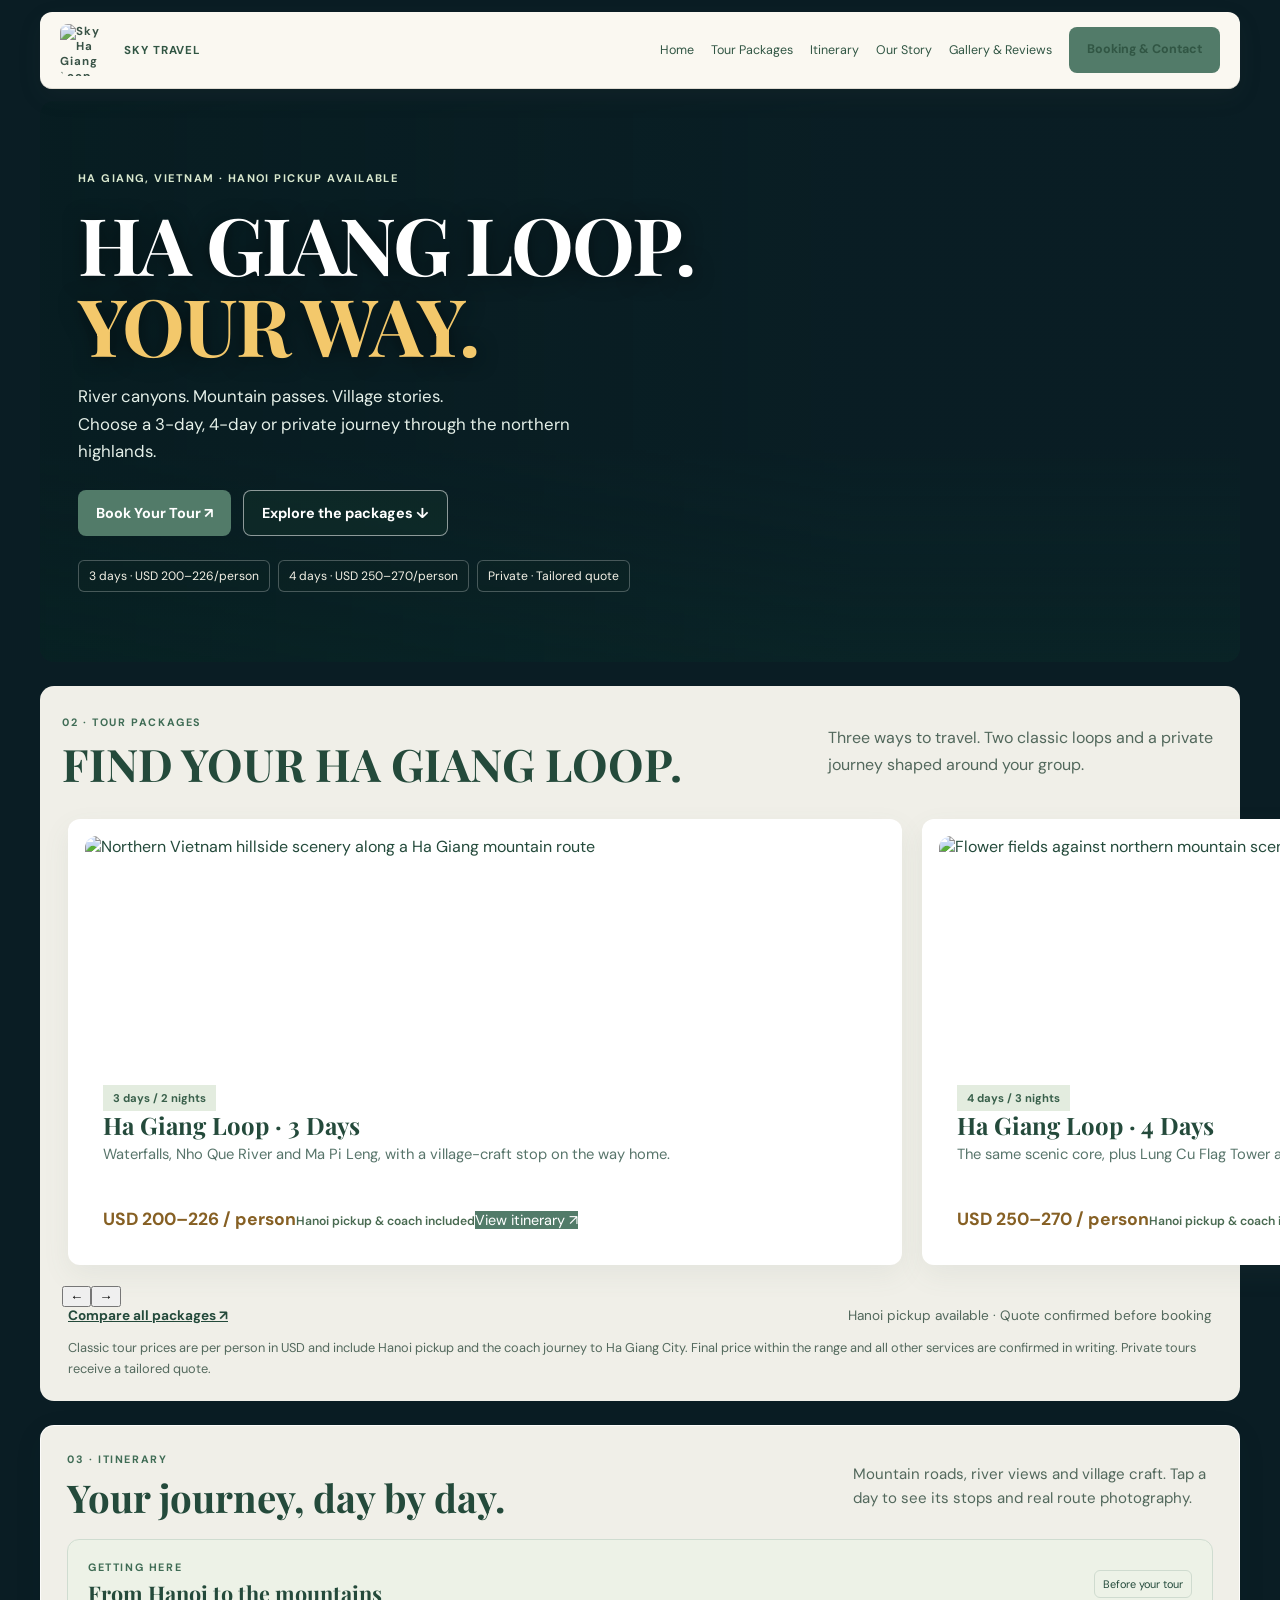
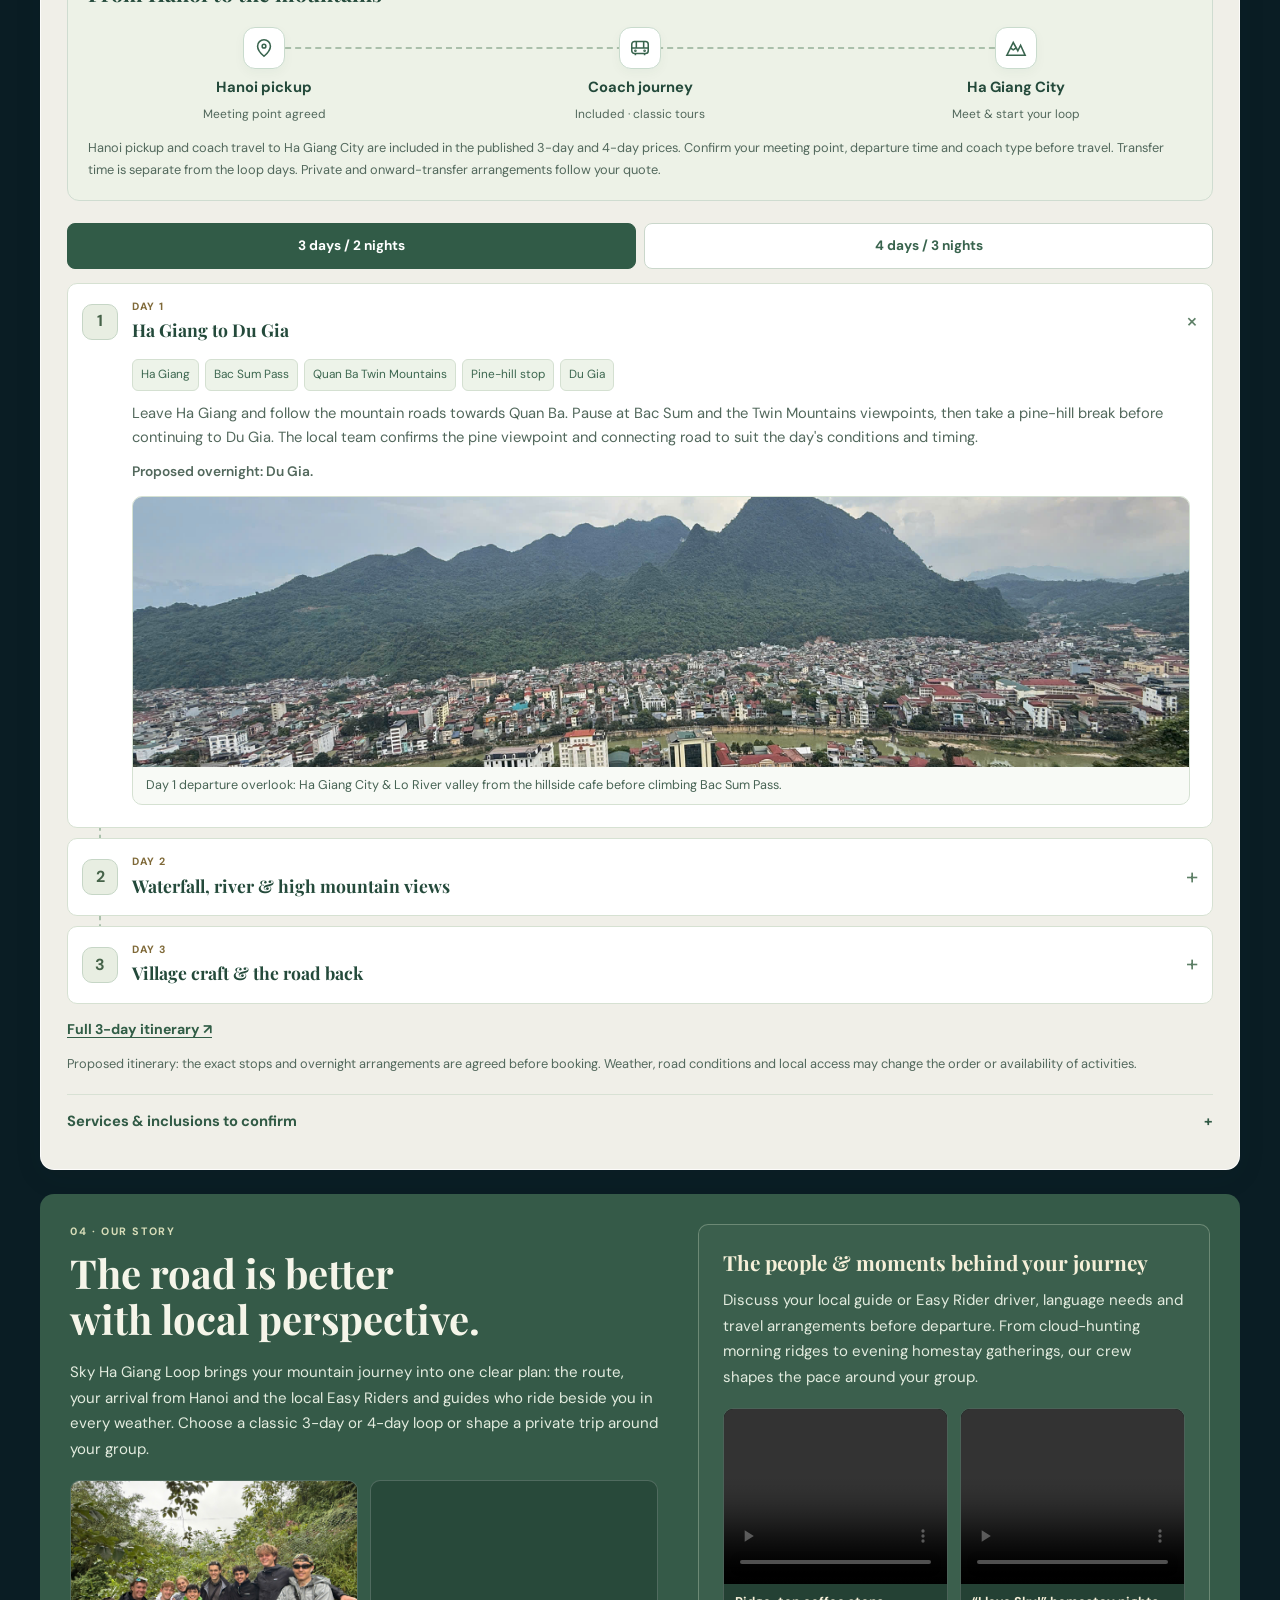
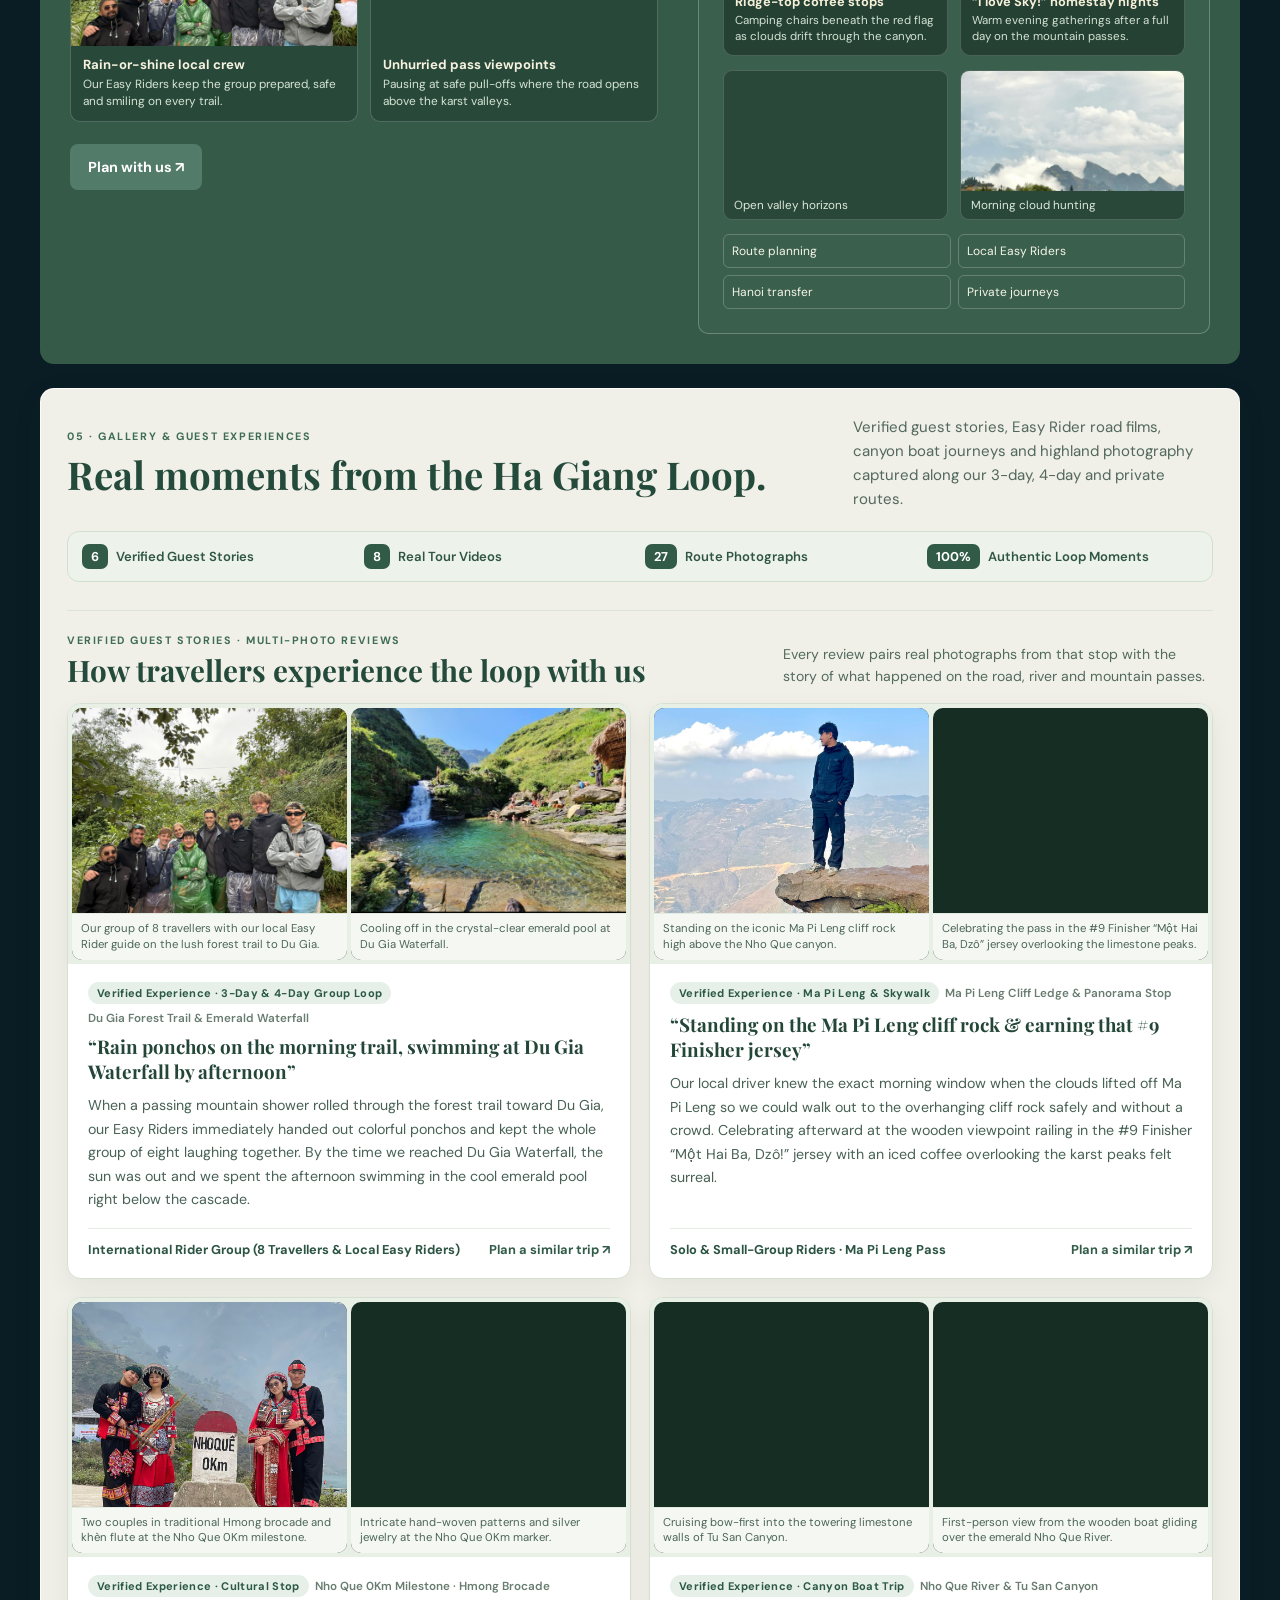
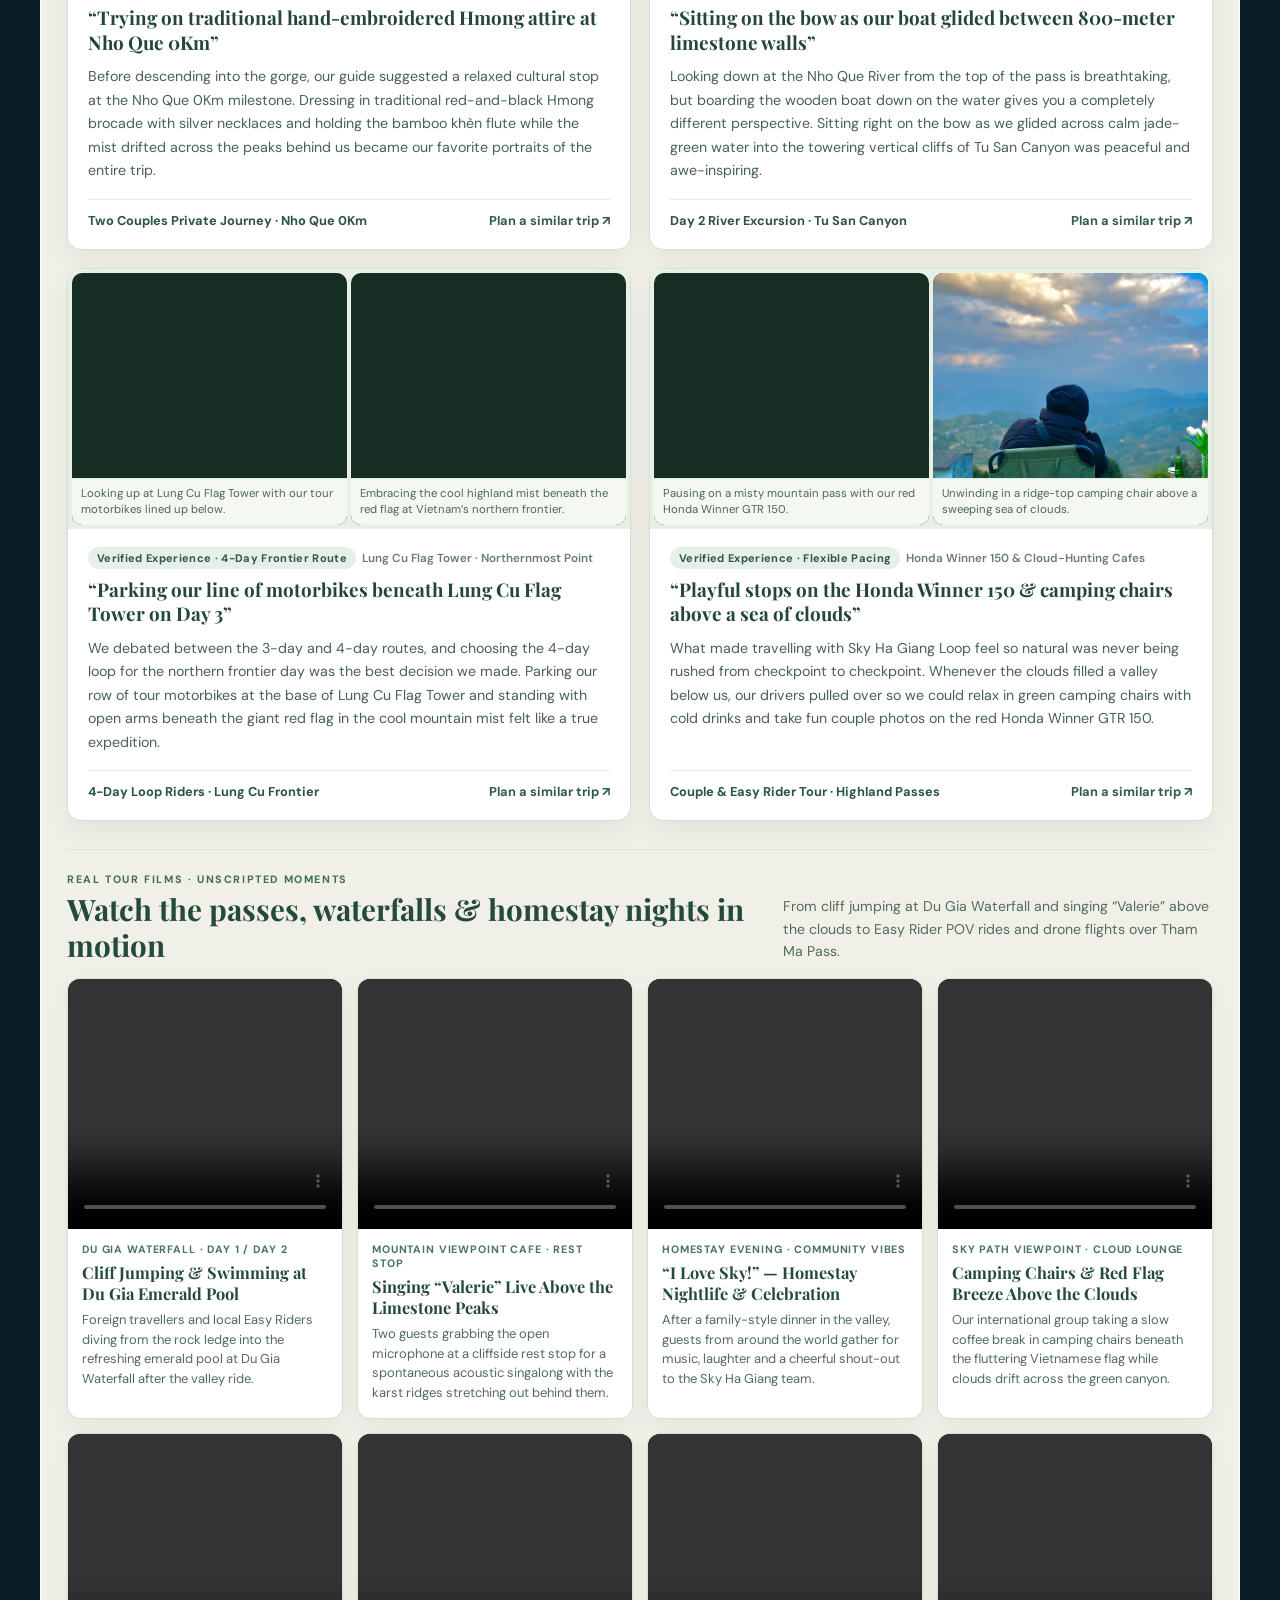
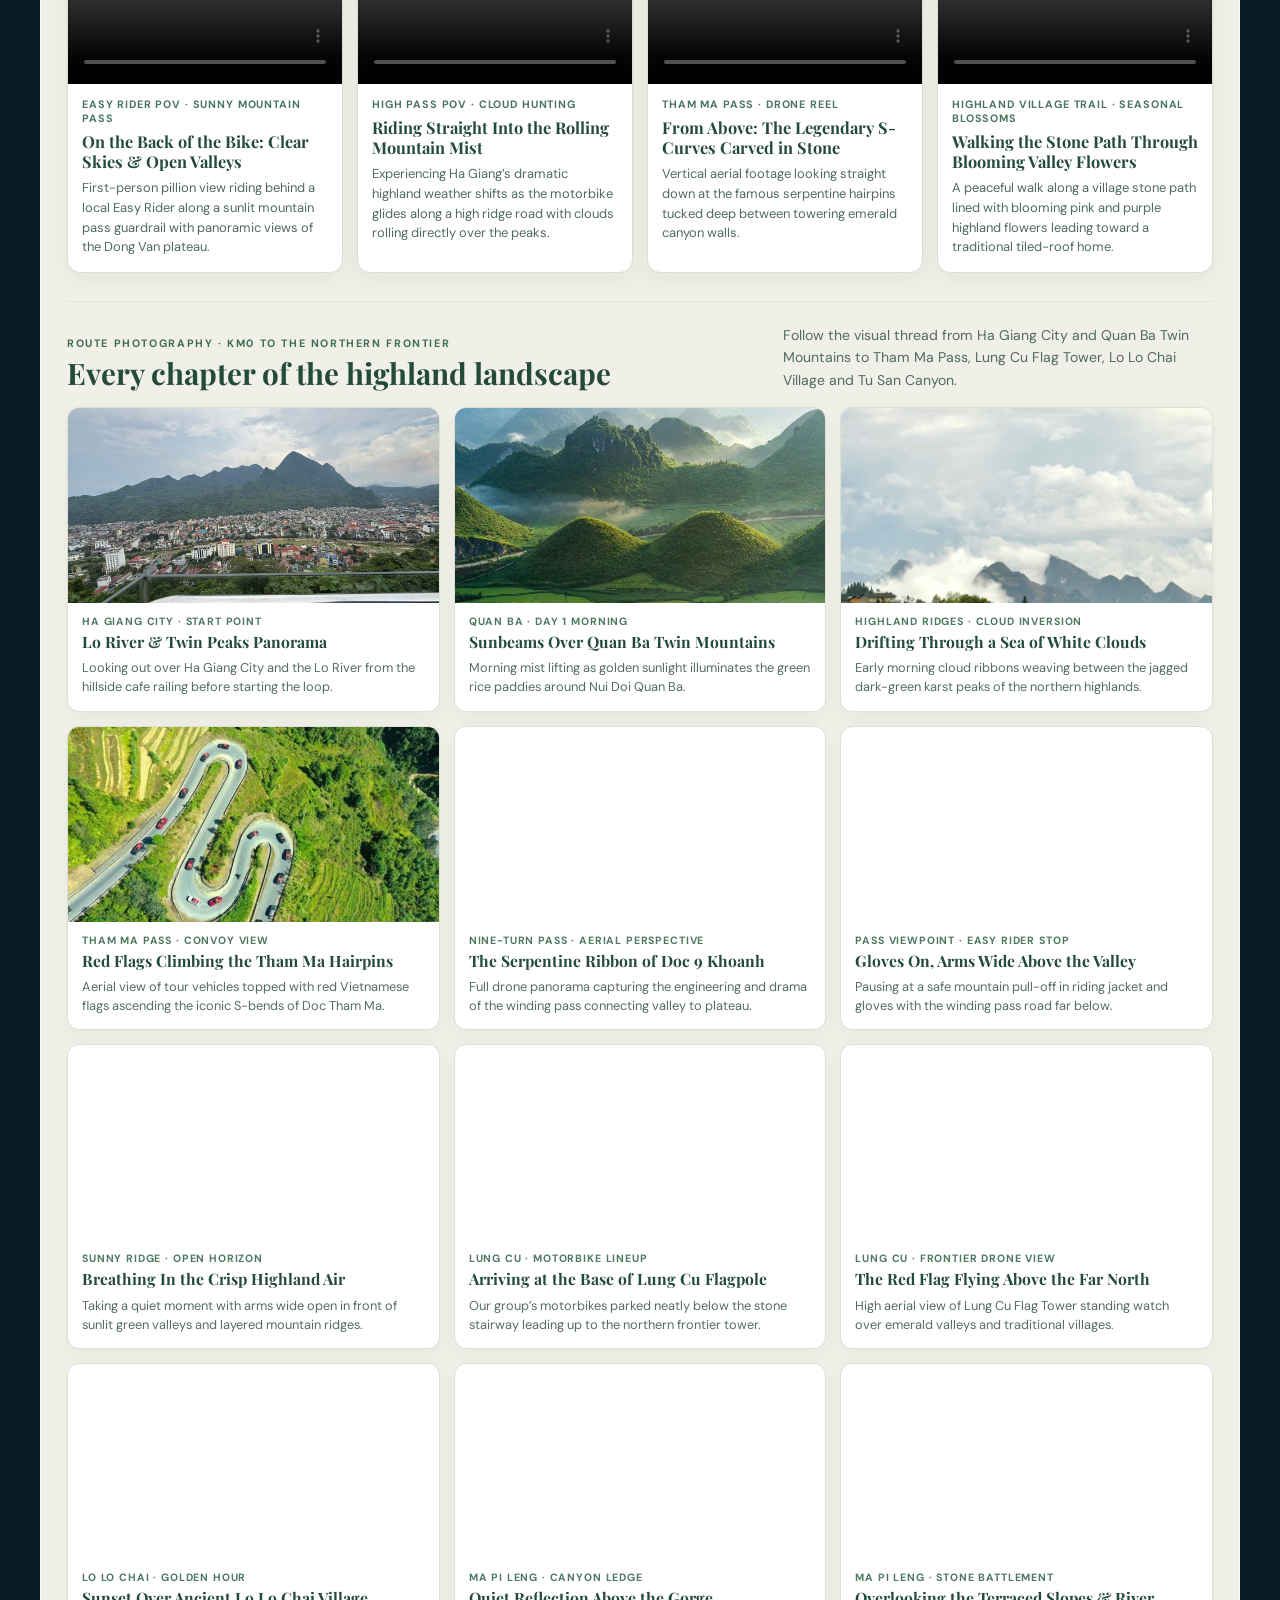
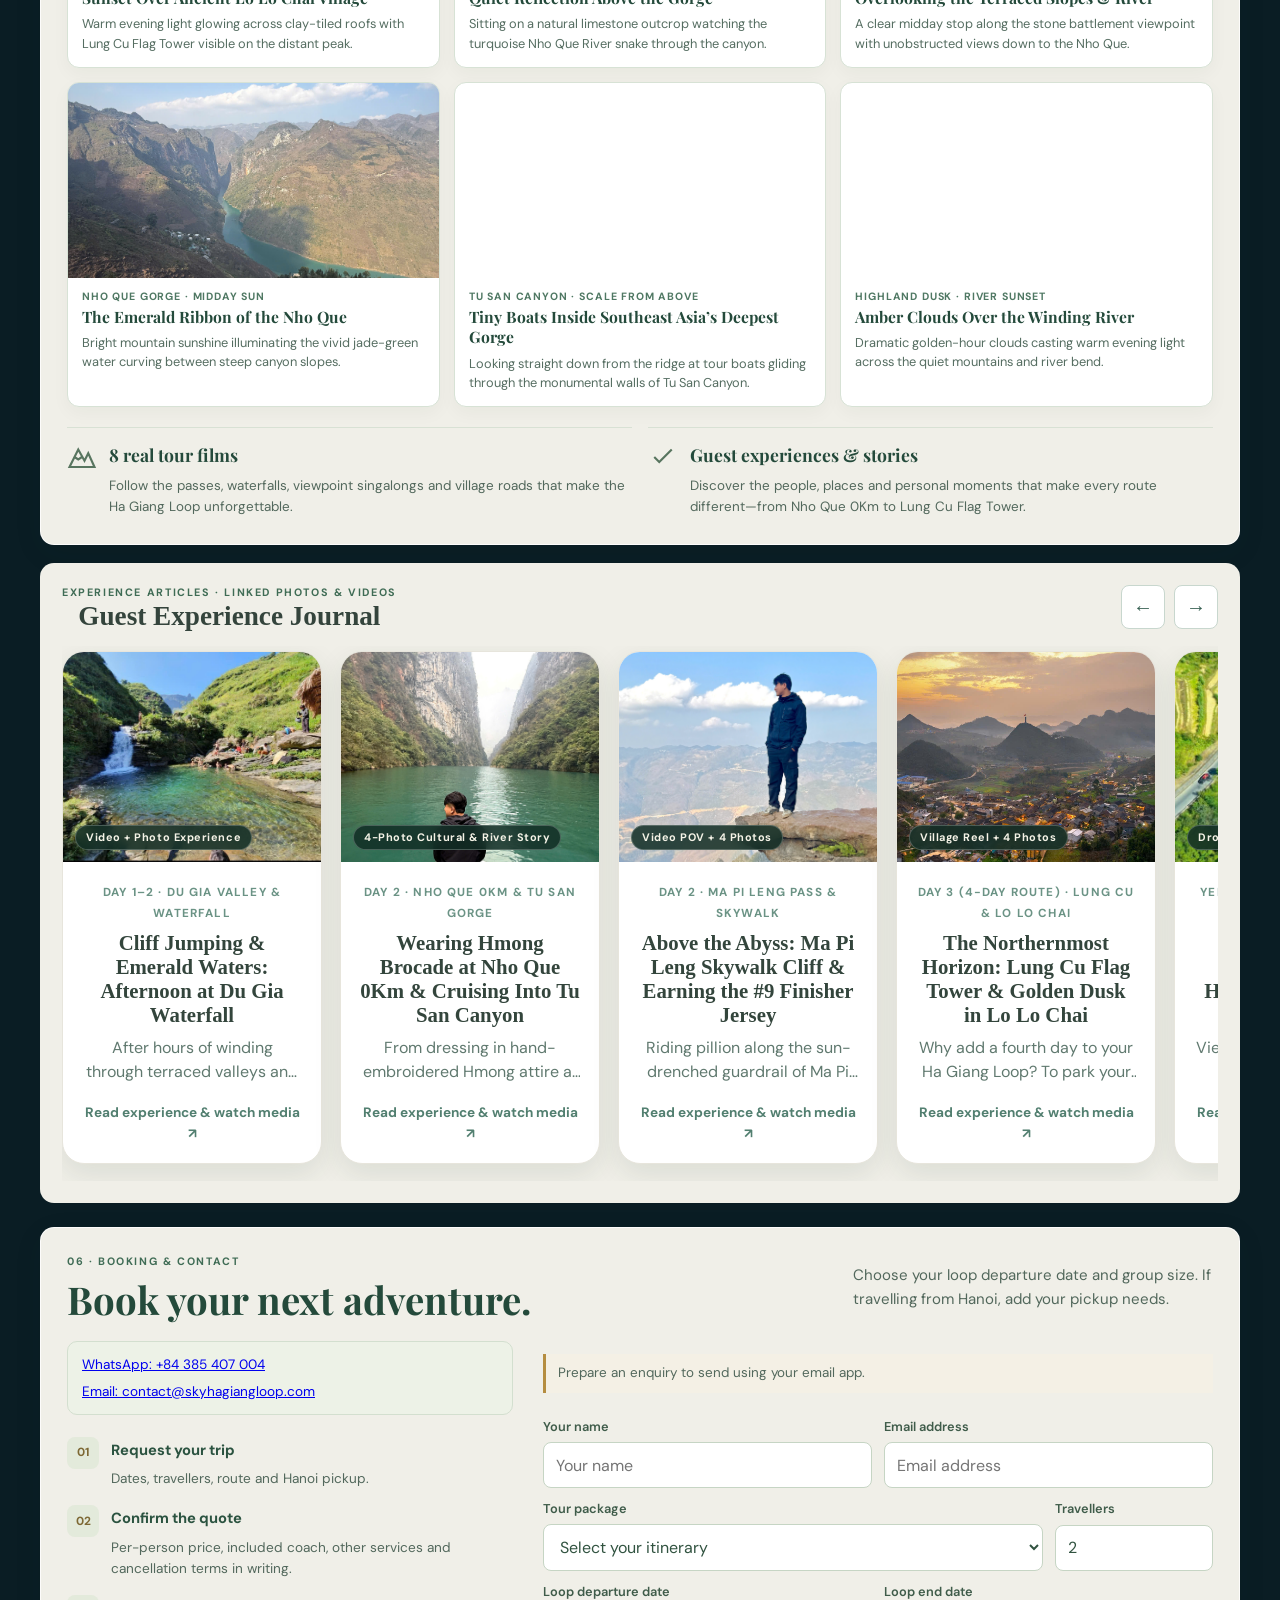
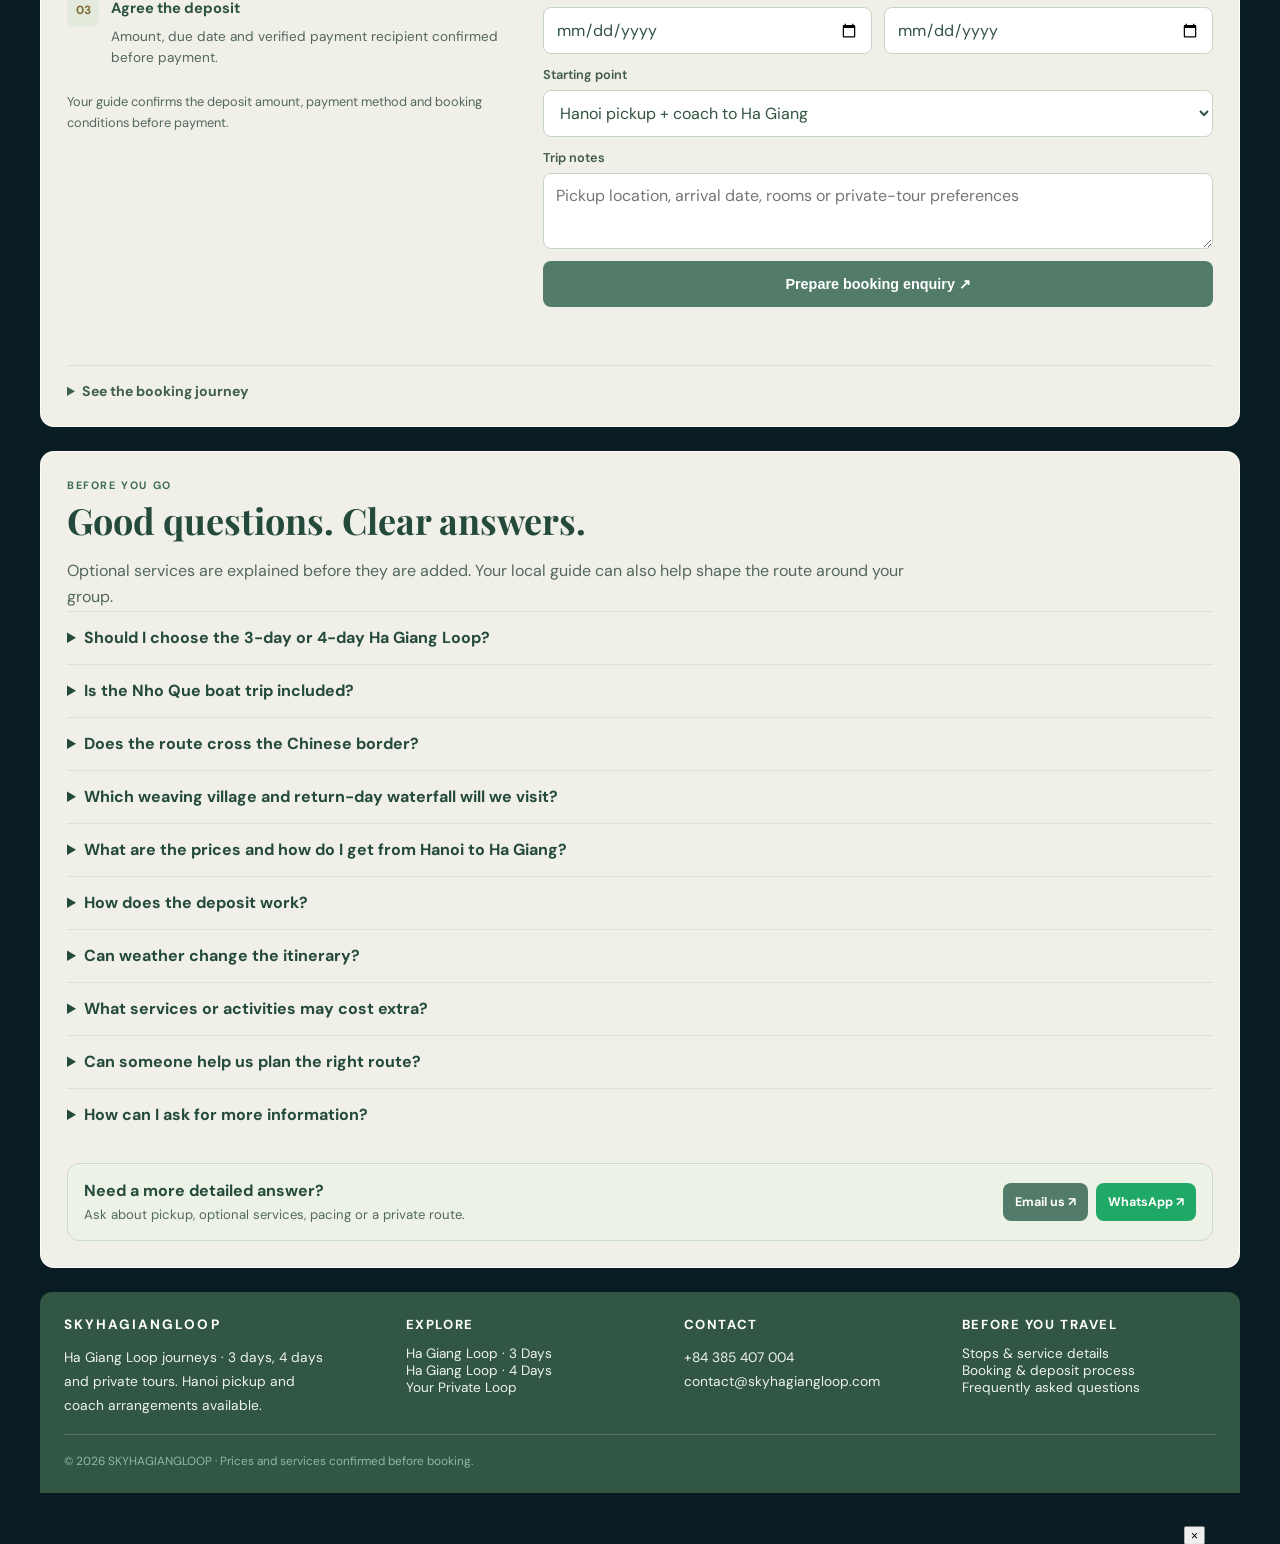
==== index.html @ 671380eb "Upload all D:\UP photos & videos and integrate into verified reviews, experience journal, story & it" ====
<!doctype html>
<html lang="en"><head><style id="background-base">html,body{background:#0a1d24!important}body::before,body::after{content:none!important}.hero{background:none!important}</style><meta charset="utf-8"><meta name="viewport" content="width=device-width,initial-scale=1">
<link rel="preconnect" href="https://fonts.googleapis.com"><link href="https://fonts.googleapis.com/css2?family=DM+Sans:wght@400;600;700&family=Playfair+Display:wght@600;700;800&display=swap" rel="stylesheet">
<script>
  history.scrollRestoration = 'manual';
  if (location.hash) history.replaceState(null, '', location.pathname + location.search);
  addEventListener('pageshow', () => {
    const root = document.documentElement;
    const behavior = root.style.scrollBehavior;
    root.style.scrollBehavior = 'auto';
    scrollTo(0, 0);
    requestAnimationFrame(() => { root.style.scrollBehavior = behavior; });
  }, { once: true });
</script>
<style>:root{--green:#082f2a;--gold:#f3c86b;--cream:#f7f4ec}*{box-sizing:border-box}html{scroll-behavior:smooth}body{margin:0;color:var(--green);font-family:"DM Sans",sans-serif;overflow-x:hidden}.wrap{width:min(1160px,calc(100% - 36px));margin:auto}h1,h2,h3{font-family:"Playfair Display",serif;line-height:1.05}.nav{position:fixed;z-index:10;top:0;left:0;right:0;padding:18px 0;transition:.3s}.nav.scrolled{background:#082f2add;backdrop-filter:blur(15px);padding:10px 0}.navin{display:flex;justify-content:space-between;align-items:center}.brand{color:#fff;text-decoration:none;font-weight:700;letter-spacing:.12em;font-size:.8rem;display:flex;align-items:center;gap:10px}.brand img{width:42px;height:42px;object-fit:cover;border-radius:13px}.links{display:flex;gap:25px;align-items:center}.links a{color:#fff;text-decoration:none;font-size:.9rem}.pill{border:0;background:var(--gold);color:#17372f;border-radius:99px;padding:13px 20px;text-decoration:none;font-weight:700;display:inline-flex;gap:8px;cursor:pointer;transition:.25s}.pill:hover{transform:translateY(-3px);box-shadow:0 12px 25px #f3c86b55}.menu{display:none;background:none;border:0;color:#fff;font-size:1.6rem}.hero{height:780px;position:relative;color:#fff;display:flex;align-items:center;overflow:hidden;}.hero:after{content:"";position:absolute;inset:0;background:linear-gradient(90deg,#041e1ddd,#062d2a66 55%,#062d2a22),linear-gradient(0deg,#092e2a,transparent 30%)}.heroContent{position:relative;z-index:2;max-width:760px}.eyebrow,.kicker{color:var(--gold);font-weight:700;letter-spacing:.2em;text-transform:uppercase;font-size:.74rem}.hero h1{font-size:clamp(3.8rem,9vw,7.4rem);margin:20px 0;letter-spacing:-.05em}.hero h1 em{font-style:normal;color:var(--gold)}.hero p{max-width:570px;font-size:1.15rem;line-height:1.7;color:#e5f0e9}.actions{display:flex;gap:13px;margin-top:30px;flex-wrap:wrap}.ghost{background:#ffffff12;border:1px solid #fff8;color:#fff}.scroll{position:absolute;z-index:2;bottom:30px;left:50%;transform:translateX(-50%);font-size:.7rem;letter-spacing:.2em;text-transform:uppercase;color:#fff9;text-align:center}.scroll:after{content:"";display:block;width:1px;height:45px;background:linear-gradient(#fff,transparent);margin:10px auto;animation:pulse 2s infinite}.section{padding:110px 0}.head{display:flex;justify-content:space-between;align-items:end;gap:30px;margin-bottom:38px}.head h2{font-size:clamp(2.5rem,5vw,4.4rem);margin:10px 0 0}.intro{max-width:390px;color:#55736a;line-height:1.7}.grid{display:grid;grid-template-columns:repeat(3,1fr);gap:20px}.card{background:#fffaf2dd;border:1px solid #fff;border-radius:23px;overflow:hidden;box-shadow:0 18px 45px #365f4d15;transition:.4s}.card:hover{transform:translateY(-9px);box-shadow:0 25px 55px #365f4d30}.card img{width:100%;height:235px;object-fit:cover;transition:.6s}.card:hover img{transform:scale(1.07)}.cardbody{padding:24px}.tag{background:#def2e8;color:#3b8169;border-radius:99px;padding:6px 10px;font-size:.7rem;font-weight:700}.card h3{font-size:1.7rem;margin:18px 0 9px}.card p{color:#58756b;line-height:1.6;margin:0 0 20px}.price{display:flex;justify-content:space-between;font-weight:700}.price b{color:#b97b28}.story{background:#082f2a;color:#fff;position:relative;overflow:hidden}.storyin{position:relative;display:grid;grid-template-columns:1.1fr .9fr;gap:80px;align-items:center}.story h2{font-size:clamp(2.8rem,5vw,5rem);margin:14px 0}.story p{color:#c5ded4;line-height:1.8}.stats{display:grid;grid-template-columns:1fr 1fr;gap:14px}.stat{padding:25px;border:1px solid #ffffff45;border-radius:20px;background:#ffffff09}.stat strong{font:700 2.7rem "Playfair Display";color:var(--gold);display:block}.stat span{color:#c5ded4;font-size:.9rem}.gallery{display:grid;grid-template-columns:1.25fr .75fr .75fr;grid-template-rows:220px 220px;gap:14px}.gallery img{width:100%;height:100%;object-fit:cover;border-radius:20px;transition:.5s}.gallery img:first-child{grid-row:span 2}.gallery img:hover{transform:scale(1.025);filter:saturate(1.2)}.contactbox{display:grid;grid-template-columns:.9fr 1.1fr;gap:60px;background:#dcefe5dd;border:1px solid #fff;padding:50px;border-radius:30px}.contactbox h2{font-size:clamp(2.6rem,5vw,4.5rem);margin:15px 0}.contactbox p{color:#55736a;line-height:1.7}.form{display:grid;gap:13px}.form input,.form textarea{font:inherit;padding:15px;border:1px solid #bcd8cc;border-radius:13px;background:#ffffffe8;outline:none}.form input:focus,.form textarea:focus{border-color:#4d9b7b;box-shadow:0 0 0 4px #4d9b7b1c}.status{min-height:24px;color:#267b59;font-weight:700}footer{background:#061e1c;color:#aac9bd;padding:30px 0;font-size:.85rem}.footerin{display:flex;justify-content:space-between}.reveal{opacity:0;transform:translateY(25px);transition:.8s}.reveal.show{opacity:1;transform:none}@keyframes pulse{50%{opacity:.2;height:62px}}@media(max-width:800px){.wrap{width:calc(100% - 28px)}.links{display:none}.menu{display:block}.hero{height:700px}.section{padding:78px 0}.head,.storyin,.contactbox{display:block}.intro{margin-top:20px}.grid{grid-template-columns:1fr}.stats{margin-top:35px}.gallery{grid-template-columns:1fr 1fr;grid-template-rows:190px 190px}.gallery img:first-child{grid-column:span 2;grid-row:auto}.contactbox{padding:28px}.form{margin-top:30px}.footerin{display:block}.footerin span{display:block;margin-top:8px}}
</style>
<style>
/* Mobile polish: touch-first spacing, readable type, and a real off-canvas menu */
@media (max-width:800px){.nav{padding:10px 0}.brand{font-size:.67rem;letter-spacing:.08em}.brand img{width:36px;height:36px}.links{position:absolute;top:66px;left:14px;right:14px;padding:14px;display:none;flex-direction:column;align-items:stretch;gap:4px;background:#082f2af2;border:1px solid #ffffff2b;border-radius:18px;box-shadow:0 20px 45px #03191555;backdrop-filter:blur(16px)}.links[style*="flex"]{display:flex!important}.links a{padding:13px 12px;border-radius:10px}.links a:hover{background:#ffffff12}.links .pill{text-align:center;justify-content:center;margin-top:6px}.hero{height:100svh;min-height:650px}.heroContent{padding-top:45px}.hero h1{font-size:clamp(3.2rem,16vw,5.2rem);margin:16px 0}.hero p{font-size:1rem;line-height:1.6}.actions{display:grid;grid-template-columns:1fr;gap:10px}.actions .pill{justify-content:center}.scroll{bottom:18px}.section{padding:70px 0}.head h2{font-size:clamp(2.35rem,12vw,3.5rem)}.intro{font-size:.96rem}.card{border-radius:19px}.card img{height:205px}.cardbody{padding:21px}.card h3{font-size:1.55rem}.story h2{font-size:clamp(2.7rem,13vw,4rem)}.stats{gap:10px}.stat{padding:18px}.stat strong{font-size:2.2rem}.stat span{font-size:.78rem}.gallery{grid-template-columns:1fr;grid-template-rows:240px 170px 170px 170px}.gallery img:first-child{grid-column:auto;grid-row:auto}.contactbox{padding:25px 20px;border-radius:22px}.contactbox h2{font-size:clamp(2.5rem,12vw,3.6rem)}.form input,.form textarea,.form .pill{min-height:50px;font-size:16px}.footerin{text-align:center;font-size:.78rem}
}
@media (max-width:380px){.wrap{width:calc(100% - 22px)}.hero h1{font-size:3rem}.section{padding:58px 0}.stat{padding:14px 10px}.stat strong{font-size:1.9rem}}
@media (max-width:800px){.heroContent{padding-top:125px}.hero h1{margin-top:24px}.navin{min-height:46px}.gallery img{display:block;min-height:0}}
</style>
<style>
</style>
<style>body{isolation:isolate}section[id]{scroll-margin-top:100px}.reveal{opacity:1;transform:none}.head{padding:28px;border-radius:24px;background:#f7f4eceb}.head .kicker,.contactbox .kicker{color:#34674d}.intro{color:#35584c}.hero{height:auto;min-height:780px;padding:150px 0 140px;}.heroContent{padding-top:0}.menu{min-width:48px;min-height:48px}.gallery{grid-template-columns:1.2fr 1fr;grid-template-rows:240px 240px}.gallery img:first-child{grid-row:auto}.form label{font-size:.85rem;font-weight:600}.form input,.form textarea{width:100%;min-width:0}a:focus-visible,button:focus-visible{outline:3px solid #c88d25;outline-offset:4px}
@media(max-width:800px){.hero{min-height:100svh;padding:125px 0 140px}.heroContent{padding-top:0}.hero h1{font-size:clamp(2.8rem,12vw,4.8rem)}.head{padding:22px}.head h2{font-size:clamp(2rem,9vw,3.2rem)}.gallery{grid-template-columns:1fr;grid-template-rows:repeat(4,230px)}.links.is-open{display:flex}.brand{max-width:calc(100% - 56px);line-height:1.4}.card:hover,.card:hover img,.gallery img:hover{transform:none}
}
@media(prefers-reduced-motion:reduce){html{scroll-behavior:auto}*,*:before,*:after{animation:none!important;transition:none!important}
}
</style><link rel="stylesheet" href="landscape.css?v=9"><link rel="stylesheet" href="natural-theme.css"><link rel="stylesheet" href="natural-sales-layout.css"><link rel="stylesheet" href="mobile-polish.css"><link rel="stylesheet" href="nho-que-background.css"><script src="nature-background-v7.js" defer></script><script src="background-init.js" defer></script>
<!-- seo:start --><title>SKYHAGIANGLOOP</title>
<meta name="description" content="Ha Giang Loop: 3 days USD 200–226/person, 4 days USD 250–270/person, including Hanoi pickup and coach. Explore daily itineraries or request a private tour.">
<meta name="robots" content="index,follow,max-image-preview:large">
<meta name="theme-color" content="#244f40">
<link rel="canonical" href="https://skyhagiangloop.com/">
<meta property="og:type" content="website">
<meta property="og:site_name" content="SKYHAGIANGLOOP">
<meta property="og:title" content="Ha Giang Loop Tours &amp; Hanoi Pickup | Sky Ha Giang Loop">
<meta property="og:description" content="Ha Giang Loop: 3 days USD 200–226/person, 4 days USD 250–270/person, including Hanoi pickup and coach. Explore daily itineraries or request a private tour.">
<meta property="og:url" content="https://skyhagiangloop.com/">
<meta property="og:image" content="https://skyhagiangloop.com/assets/bg-08.jpg">
<meta name="twitter:card" content="summary_large_image">
<meta name="twitter:title" content="Ha Giang Loop Tours &amp; Hanoi Pickup | Sky Ha Giang Loop">
<meta name="twitter:description" content="Ha Giang Loop: 3 days USD 200–226/person, 4 days USD 250–270/person, including Hanoi pickup and coach. Explore daily itineraries or request a private tour.">
<meta name="twitter:image" content="https://skyhagiangloop.com/assets/bg-08.jpg">
<script type="application/ld+json">{"@context":"https://schema.org","@graph":[{"@type":"Organization","@id":"https://skyhagiangloop.com/#organization","name":"SKYHAGIANGLOOP","url":"https://skyhagiangloop.com/","logo":"https://skyhagiangloop.com/assets/logo.jpg"},{"@type":"WebSite","@id":"https://skyhagiangloop.com/#website","name":"SKYHAGIANGLOOP","url":"https://skyhagiangloop.com/","inLanguage":"en"},{"@type":"ItemList","name":"Ha Giang Loop packages","numberOfItems":3,"itemListElement":[{"@type":"ListItem","position":1,"url":"https://skyhagiangloop.com/ha-giang-loop-3-days.html","name":"Ha Giang Loop · 3 days / 2 nights"},{"@type":"ListItem","position":2,"url":"https://skyhagiangloop.com/ha-giang-loop-4-days.html","name":"Ha Giang Loop · 4 days / 3 nights"},{"@type":"ListItem","position":3,"url":"https://skyhagiangloop.com/ha-giang-private-tour.html","name":"Private Ha Giang tour"}]}]}</script><!-- seo:end --><!-- client-assets:start --><link rel="stylesheet" href="tour-carousel.css"><link rel="stylesheet" href="mobile-layout.css"><link rel="stylesheet" href="travel-blog.css"><link rel="stylesheet" href="booking-journey.css"><link rel="stylesheet" href="client-tours.css"><link rel="stylesheet" href="site-experience.css"><script src="tour-data.js" defer></script><!-- client-assets:end --></head><body class="experience-home"><a class="skip-link" href="#main-content">Skip to content</a><nav class="nav"><div class="wrap navin"><a class="brand" href="index.html#home"><img src="assets/logo.jpg" width="42" height="42" alt="Sky Ha Giang Loop logo"> SKY TRAVEL</a><div class="links" id="navigation"><a href="index.html#home">Home</a><a href="packages.html">Tour Packages</a><a href="itinerary.html">Itinerary</a><a href="story.html">Our Story</a><a href="gallery.html">Gallery &amp; Reviews</a><a class="pill" href="contact.html">Booking &amp; Contact</a></div><button class="menu" id="menu" aria-label="Open navigation" aria-controls="navigation" aria-expanded="false">☰</button></div></nav><header id="home" class="hero"><div class="wrap heroContent"><div class="eyebrow">Ha Giang, Vietnam · Hanoi pickup available</div><h1>Ha Giang Loop.<br><em>Your way.</em></h1><p>River canyons. Mountain passes. Village stories.<br>Choose a 3-day, 4-day or private journey through the northern highlands.</p><div class="actions"><a class="pill" href="contact.html">Book Your Tour ↗</a><a class="pill ghost" href="packages.html">Explore the packages ↓</a></div><div class="hero-facts"><span>3 days · USD 200–226/person</span><span>4 days · USD 250–270/person</span><span>Private · Tailored quote</span></div></div></header><main id="main-content"><section class="section packages wrap compact-collection" id="packages" aria-labelledby="packages-title"><div class="head"><div><div class="kicker">02 · Tour packages</div><h2 id="packages-title">Find your Ha Giang Loop.</h2></div><p class="intro">Three ways to travel. Two classic loops and a private journey shaped around your group.</p></div><div class="package-grid"><article class="package-card" data-package-index="0">
  <img class="tour-card-image" src="assets/bg-08.jpg" alt="Northern Vietnam hillside scenery along a Ha Giang mountain route" width="800" height="533" loading="lazy" decoding="async">
  <div class="tour-card-body"><span class="tag">3 days / 2 nights</span><h3>Ha Giang Loop · 3 Days</h3><p>Waterfalls, Nho Que River and Ma Pi Leng, with a village-craft stop on the way home.</p><strong>USD 200–226 / person</strong><small>Hanoi pickup &amp; coach included</small><a class="tour-detail-trigger" href="ha-giang-loop-3-days.html">View itinerary <span aria-hidden="true">↗</span></a></div>
</article><article class="package-card" data-package-index="1">
  <img class="tour-card-image" src="assets/bg-06.jpg" alt="Flower fields against northern mountain scenery in Ha Giang" width="800" height="533" loading="lazy" decoding="async">
  <div class="tour-card-body"><span class="tag">4 days / 3 nights</span><h3>Ha Giang Loop · 4 Days</h3><p>The same scenic core, plus Lung Cu Flag Tower and a separate northern-frontier day.</p><strong>USD 250–270 / person</strong><small>Hanoi pickup &amp; coach included</small><a class="tour-detail-trigger" href="ha-giang-loop-4-days.html">View itinerary <span aria-hidden="true">↗</span></a></div>
</article><article class="package-card" data-package-index="2">
  <img class="tour-card-image" src="assets/ha-giang-meadow-3d.jpg" alt="Mountain valley scenery for a private Ha Giang journey" width="800" height="533" loading="lazy" decoding="async">
  <div class="tour-card-body"><span class="tag">Flexible itinerary</span><h3>Your Private Loop</h3><p>Choose your dates, group and pace. Build a private version of the mountain loop.</p><strong>Tailored quote</strong><small>Services in your tailored quote</small><a class="tour-detail-trigger" href="ha-giang-private-tour.html">View itinerary <span aria-hidden="true">↗</span></a></div>
</article></div><div class="tour-compare-link"><a href="packages.html">Compare all packages ↗</a><span>Hanoi pickup available · Quote confirmed before booking</span></div><p class="package-price-note">Classic tour prices are per person in USD and include Hanoi pickup and the coach journey to Ha Giang City. Final price within the range and all other services are confirmed in writing. Private tours receive a tailored quote.</p></section><section id="itinerary" class="section wrap experience-section"><div class="surface"><header class="section-heading"><div><div class="kicker">03 · Itinerary</div><h2>Your journey, day by day.</h2></div><p>Mountain roads, river views and village craft. Tap a day to see its stops and real route photography.</p></header><div class="transfer-diagram motion-section" aria-labelledby="transfer-title"><div class="diagram-heading"><div><div class="kicker">Getting here</div><h3 id="transfer-title">From Hanoi to the mountains</h3></div><span class="mini-label">Before your tour</span></div><ol class="transfer-stops" aria-label="Hanoi pickup, coach to Ha Giang, then begin the loop"><li><svg viewBox="0 0 24 24" aria-hidden="true" focusable="false"><path d="M19 10c0 5-7 11-7 11S5 15 5 10a7 7 0 1 1 14 0Z"/><circle cx="12" cy="10" r="2"/></svg><strong>Hanoi pickup</strong><span>Meeting point agreed</span></li><li><svg viewBox="0 0 24 24" aria-hidden="true" focusable="false"><rect x="3" y="5" width="18" height="13" rx="3"/><path d="M3 12h18M8 5v7m8-7v7M7 18v2m10-2v2"/><circle cx="7" cy="15" r=".6"/><circle cx="17" cy="15" r=".6"/></svg><strong>Coach journey</strong><span>Included · classic tours</span></li><li><svg viewBox="0 0 24 24" aria-hidden="true" focusable="false"><path d="m2 20 7-14 5 9 3-6 5 11H2Zm4-8 3 2 3-2"/></svg><strong>Ha Giang City</strong><span>Meet &amp; start your loop</span></li></ol><p class="small-note">Hanoi pickup and coach travel to Ha Giang City are included in the published 3-day and 4-day prices. Confirm your meeting point, departure time and coach type before travel. Transfer time is separate from the loop days. Private and onward-transfer arrangements follow your quote.</p></div><div class="route-switch" role="group" aria-label="Choose itinerary"><button type="button" data-route-select="ha-giang-loop-3-days" aria-pressed="true" aria-controls="plan-3">3 days / 2 nights</button><button type="button" data-route-select="ha-giang-loop-4-days" aria-pressed="false" aria-controls="plan-4">4 days / 3 nights</button></div><div class="itinerary-plan" id="plan-3" data-route="ha-giang-loop-3-days"><ol class="day-diagram" aria-label="3 days / 2 nights daily stops"><li><details class="day-node" open><summary><span class="node-dot">1</span><span><b>Day 1</b><strong>Ha Giang to Du Gia</strong></span><span class="node-toggle" aria-hidden="true">+</span></summary><div class="node-copy"><ul class="stop-chips"><li>Ha Giang</li><li>Bac Sum Pass</li><li>Quan Ba Twin Mountains</li><li>Pine-hill stop</li><li>Du Gia</li></ul><p>Leave Ha Giang and follow the mountain roads towards Quan Ba. Pause at Bac Sum and the Twin Mountains viewpoints, then take a pine-hill break before continuing to Du Gia. The local team confirms the pine viewpoint and connecting road to suit the day&#39;s conditions and timing.</p><p class="day-stay">Proposed overnight: Du Gia.</p><figure class="day-node-visual"><img src="assets/up/2aOboR4nX3DvgQuGYIuqn55B9IZCINiQXQj4vWF6.jpg" alt="Panoramic view of Ha Giang City and Lo River framed by twin limestone peaks before ascending Bac Sum Pass" width="800" height="533" loading="lazy"><figcaption>Day 1 departure overlook: Ha Giang City &amp; Lo River valley from the hillside cafe before climbing Bac Sum Pass.</figcaption></figure></div></details></li><li><details class="day-node"><summary><span class="node-dot">2</span><span><b>Day 2</b><strong>Waterfall, river &amp; high mountain views</strong></span><span class="node-toggle" aria-hidden="true">+</span></summary><div class="node-copy"><ul class="stop-chips"><li>Du Gia Waterfall</li><li>Nho Que River</li><li>Ma Pi Leng Pass</li><li>Skywalk</li><li>Dong Van</li></ul><p>Start with Du Gia Waterfall, then continue towards the Nho Que River and Ma Pi Leng area. River access and pass viewpoints are sequenced locally to allow time for the descent and return. A boat trip is an option to confirm in the quote, not an automatic inclusion. Add a Skywalk viewpoint walk only when local access, weather and the group&#39;s ability allow; finish in Dong Van.</p><p class="day-stay">Proposed overnight: Dong Van. This is the most activity-heavy day.</p><figure class="day-node-visual"><img src="assets/up/2aOboR4neEi41uaKBuuoYd0MHHfi9zgsg5YXaK36.jpg" alt="Aerial view looking deep into Tu San Canyon with tour boats gliding along the emerald Nho Que River" width="800" height="533" loading="lazy"><figcaption>Day 2 highlight: Wooden boats cruising between the sheer limestone walls of Tu San Canyon on the Nho Que River.</figcaption></figure></div></details></li><li><details class="day-node"><summary><span class="node-dot">3</span><span><b>Day 3</b><strong>Village craft &amp; the road back</strong></span><span class="node-toggle" aria-hidden="true">+</span></summary><div class="node-copy"><ul class="stop-chips"><li>Dong Van</li><li>Tham Ma Pass</li><li>Yen Minh</li><li>Weaving village</li><li>Waterfall stop</li><li>Ha Giang</li></ul><p>Return via Tham Ma Pass and Yen Minh. Lung Tam is the proposed weaving-village visit in the Quan Ba area, offering a chance to learn about Hmong hemp textiles and handweaving when the workshop is open. A final waterfall stop is subject to a suitable location and time on the return route, agreed before booking. Finish in Ha Giang and arrange onward-transfer timing separately.</p><p class="day-stay">Finish: Ha Giang. No overnight stay included in this itinerary after the return.</p><figure class="day-node-visual"><img src="assets/up/2aOboR4neDnRmHrIrHf9SFSOWCgXzRnKGohCTBBo.jpg" alt="High aerial view of the winding serpentine hairpins of Tham Ma and Nine-Turn Pass in Ha Giang" width="800" height="533" loading="lazy"><figcaption>Day 3 return route: The iconic serpentine hairpins of Tham Ma Pass leading back toward Yen Minh and Quan Ba.</figcaption></figure></div></details></li></ol><a class="text-link" href="ha-giang-loop-3-days.html">Full 3-day itinerary ↗</a></div><div class="itinerary-plan" id="plan-4" data-route="ha-giang-loop-4-days" hidden><ol class="day-diagram" aria-label="4 days / 3 nights daily stops"><li><details class="day-node" open><summary><span class="node-dot">1</span><span><b>Day 1</b><strong>Ha Giang, Quan Ba &amp; Duong Thuong</strong></span><span class="node-toggle" aria-hidden="true">+</span></summary><div class="node-copy"><ul class="stop-chips"><li>Ha Giang</li><li>Bac Sum Pass</li><li>Quan Ba Twin Mountains</li><li>Duong Thuong</li><li>Du Gia</li></ul><p>Begin in Ha Giang and climb towards Bac Sum Pass and the Quan Ba Twin Mountains. A pine-hill stop offers a change of pace before the valley roads through Duong Thuong and the onward journey to Du Gia. The local team confirms the exact pine viewpoint and road connection before departure.</p><p class="day-stay">Proposed overnight: Du Gia.</p><figure class="day-node-visual"><img src="assets/up/2aOboR4nfx6yqx8NIg0bv3lhQpX4dx0VwN0wFhxY.jpg" alt="Morning sunbeams breaking through mist over Quan Ba Twin Mountains and green rice paddies" width="800" height="533" loading="lazy"><figcaption>Day 1 highland ascent: First morning sunlight breaking over the Quan Ba Twin Mountains and valley fields.</figcaption></figure></div></details></li><li><details class="day-node"><summary><span class="node-dot">2</span><span><b>Day 2</b><strong>Du Gia to the Nho Que &amp; Ma Pi Leng area</strong></span><span class="node-toggle" aria-hidden="true">+</span></summary><div class="node-copy"><ul class="stop-chips"><li>Du Gia Waterfall</li><li>Nho Que River</li><li>Ma Pi Leng Pass</li><li>Skywalk</li><li>Dong Van</li></ul><p>Visit Du Gia Waterfall, then travel towards the dramatic river-and-pass scenery around Ma Pi Leng. The Nho Que visit, optional boat arrangements and viewpoint stops are timed together to avoid a rushed river descent. A Skywalk visit is conditional on access, conditions and suitable ability. Continue to Dong Van for the proposed second night.</p><p class="day-stay">Proposed overnight: Dong Van. Allow flexibility on this activity-heavy day.</p><figure class="day-node-visual"><img src="assets/up/2aOboR4nYXAhlFLzAQjPqzh6JxzrtBoS6Ek4ykoC.jpg" alt="Sunny Ma Pi Leng Pass canyon overlook showing the turquoise Nho Que River winding between steep cliffs" width="800" height="533" loading="lazy"><figcaption>Day 2 canyon pass: Looking down from the Ma Pi Leng ridge at the jade curve of the Nho Que River.</figcaption></figure></div></details></li><li><details class="day-node"><summary><span class="node-dot">3</span><span><b>Day 3</b><strong>Lung Cu &amp; the northern frontier</strong></span><span class="node-toggle" aria-hidden="true">+</span></summary><div class="node-copy"><ul class="stop-chips"><li>Dong Van</li><li>Lung Cu Flag Tower</li><li>Vietnam-side border viewpoint</li><li>Tham Ma Pass</li><li>Yen Minh</li></ul><p>Head north towards Lung Cu Flag Tower for the frontier chapter of the journey. A locally permitted border viewpoint on the Vietnam side can be considered with the guide; this is not a crossing into China. Return towards Tham Ma Pass and Yen Minh, with the exact frontier stop agreed locally before booking.</p><p class="day-stay">Proposed overnight: Yen Minh.</p><figure class="day-node-visual"><img src="assets/up/2aOboR4neBu8HaTpqQFxSQdzSiMSmUi1olf2JaYC.jpg" alt="Aerial drone photograph of Lung Cu Flag Tower flying the Vietnamese red flag above northern frontier valleys" width="800" height="533" loading="lazy"><figcaption>Day 3 northern frontier: Lung Cu Flag Tower standing watch above terraced valleys and Lo Lo Chai village.</figcaption></figure></div></details></li><li><details class="day-node"><summary><span class="node-dot">4</span><span><b>Day 4</b><strong>Weaving traditions &amp; return to Ha Giang</strong></span><span class="node-toggle" aria-hidden="true">+</span></summary><div class="node-copy"><ul class="stop-chips"><li>Yen Minh</li><li>Weaving village</li><li>Waterfall stop</li><li>Ha Giang</li></ul><p>Continue towards Quan Ba for the proposed Lung Tam weaving-village visit. Learn about Hmong hemp cloth and the patient work behind local textiles; workshop access is confirmed in advance. Include the requested final waterfall only once the team has confirmed a suitable location and time on the return route. Finish in Ha Giang, with any onward transfer arranged separately.</p><p class="day-stay">Finish: Ha Giang. No border crossing is part of this tour.</p><figure class="day-node-visual"><img src="assets/up/2aOboR4neBu8HaTpqQFxSQS11NJTZ9eN8uw8Qj3Y.jpg" alt="Golden sunset clouds glowing over green mountains and the winding river valley in Ha Giang" width="800" height="533" loading="lazy"><figcaption>Day 4 journey home: Warm late-afternoon clouds glowing across the highland valleys on the road back to Ha Giang.</figcaption></figure></div></details></li></ol><a class="text-link" href="ha-giang-loop-4-days.html">Full 4-day itinerary ↗</a></div><p class="small-note">Proposed itinerary: the exact stops and overnight arrangements are agreed before booking. Weather, road conditions and local access may change the order or availability of activities.</p><details class="service-disclosure"><summary>Services &amp; inclusions to confirm <span aria-hidden="true">+</span></summary><p class="small-note">Hanoi pickup and coach travel are included in the classic tour prices. Your quote confirms all other services below.</p><div class="service-grid"><article><span class="service-number">01</span><h4>Hanoi pickup &amp; coach · included</h4><p>Included in the published 3-day and 4-day prices. Pickup point, coach type and departure time are confirmed before travel; private arrangements follow your quote.</p></article><article><span class="service-number">02</span><h4>On-tour travel &amp; guide</h4><p>Choose your preferred arrangement. Vehicle, driver or guide and language support are agreed in the quote.</p></article><article><span class="service-number">03</span><h4>Stays &amp; meals</h4><p>Overnight bases follow the itinerary. Exact rooms, properties and meals are confirmed before booking.</p></article><article><span class="service-number">04</span><h4>Tickets &amp; experiences</h4><p>Boat rides, admission fees, workshop access and insurance terms must be itemised in your confirmation.</p></article></div></details></div></section><section id="story" class="section wrap experience-section"><div class="story-surface motion-section"><div><div class="kicker">04 · Our story</div><h2>The road is better<br>with local perspective.</h2><p>Sky Ha Giang Loop brings your mountain journey into one clear plan: the route, your arrival from Hanoi and the local Easy Riders and guides who ride beside you in every weather. Choose a classic 3-day or 4-day loop or shape a private trip around your group.</p><div class="story-live-moments"><figure class="story-moment-card"><img src="assets/up/2aOboR4nWeTJ7gB43eEuhXha6aSRwRuzxtnWBrgu.jpg" alt="Group of eight international travellers and local Easy Rider guide smiling in colorful rain ponchos on a forest trail" width="720" height="540" loading="lazy"><figcaption><strong>Rain-or-shine local crew</strong><span>Our Easy Riders keep the group prepared, safe and smiling on every trail.</span></figcaption></figure><figure class="story-moment-card"><img src="assets/up/2aOboR4nagcfVadJvbIbYVY5KVWCnYg5IJmLqdnM.jpg" alt="Local rider in green jacket and riding gloves smiling with arms open above a winding mountain pass" width="720" height="540" loading="lazy"><figcaption><strong>Unhurried pass viewpoints</strong><span>Pausing at safe pull-offs where the road opens above the karst valleys.</span></figcaption></figure></div><a class="pill" href="#contact">Plan with us ↗</a></div><div class="team-services"><h3>The people &amp; moments behind your journey</h3><p>Discuss your local guide or Easy Rider driver, language needs and travel arrangements before departure. From cloud-hunting morning ridges to evening homestay gatherings, our crew shapes the pace around your group.</p><div class="story-media-pair"><figure class="story-mini-video"><video controls playsinline preload="metadata" src="assets/up/2aOboR4nb0wdotbNklb4TZcYERubD64hMtOlK2am.mp4#t=0.5"></video><figcaption><strong>Ridge-top coffee stops</strong><span>Camping chairs beneath the red flag as clouds drift through the canyon.</span></figcaption></figure><figure class="story-mini-video"><video controls playsinline preload="metadata" src="assets/up/2aOboR4nZBlmnr7yIZYdDWhpT7nTKDKCKuhp48wa.mp4#t=0.5"></video><figcaption><strong>“I love Sky!” homestay nights</strong><span>Warm evening gatherings after a full day on the mountain passes.</span></figcaption></figure></div><div class="story-photo-strip"><figure><img src="assets/up/2aOboR4napgsKqnFPxXwKHEkq3Mxu2DZXobddT84.jpg" alt="Traveller spreading arms wide above sunny green mountain valleys in Ha Giang" width="600" height="450" loading="lazy"><figcaption>Open valley horizons</figcaption></figure><figure><img src="assets/up/2aOboR4nYFnvIC8LFnKf6cvpEiMUYqkNWuiNnpFg.jpg" alt="Sea of white clouds drifting through jagged green limestone peaks in Ha Giang" width="600" height="450" loading="lazy"><figcaption>Morning cloud hunting</figcaption></figure></div><div class="story-pillars"><span>Route planning</span><span>Local Easy Riders</span><span>Hanoi transfer</span><span>Private journeys</span></div></div></div></section><section id="gallery" class="section wrap experience-section"><div class="surface"><header class="section-heading"><div><div class="kicker">05 · Gallery &amp; guest experiences</div><h2>Real moments from the Ha Giang Loop.</h2></div><p>Verified guest stories, Easy Rider road films, canyon boat journeys and highland photography captured along our 3-day, 4-day and private routes.</p></header><div class="experience-stats-bar" aria-label="Experience highlights"><span><strong>6</strong> Verified Guest Stories</span><span><strong>8</strong> Real Tour Videos</span><span><strong>27</strong> Route Photographs</span><span><strong>100%</strong> Authentic Loop Moments</span></div><div class="experience-block-head"><div><div class="kicker">Verified guest stories · Multi-photo reviews</div><h3>How travellers experience the loop with us</h3></div><p>Every review pairs real photographs from that stop with the story of what happened on the road, river and mountain passes.</p></div><div class="review-stories-grid"><article class="review-story-card"><div class="review-photo-pair"><figure><img src="assets/up/2aOboR4nWeTJ7gB43eEuhXha6aSRwRuzxtnWBrgu.jpg" alt="Group of eight international travellers and local Easy Rider guide smiling in colorful rain ponchos on a lush forest trail" width="720" height="540" loading="lazy"><figcaption>Our group of 8 travellers with our local Easy Rider guide on the lush forest trail to Du Gia.</figcaption></figure><figure><img src="assets/up/2aOboR4nfO5xPDgOU0G5mLtJY1ZVEL78WvIAU1Ls.jpg" alt="Travellers swimming and relaxing on natural rocks in the crystal-clear emerald pool at Du Gia Waterfall" width="720" height="540" loading="lazy"><figcaption>Cooling off in the crystal-clear emerald pool at Du Gia Waterfall.</figcaption></figure></div><div class="review-story-body"><div class="review-story-meta"><span class="review-badge">Verified Experience · 3-Day &amp; 4-Day Group Loop</span><span class="review-route">Du Gia Forest Trail &amp; Emerald Waterfall</span></div><h4>“Rain ponchos on the morning trail, swimming at Du Gia Waterfall by afternoon”</h4><p>When a passing mountain shower rolled through the forest trail toward Du Gia, our Easy Riders immediately handed out colorful ponchos and kept the whole group of eight laughing together. By the time we reached Du Gia Waterfall, the sun was out and we spent the afternoon swimming in the cool emerald pool right below the cascade.</p><div class="review-story-footer"><strong>International Rider Group (8 Travellers &amp; Local Easy Riders)</strong><a href="contact.html">Plan a similar trip ↗</a></div></div></article><article class="review-story-card"><div class="review-photo-pair"><figure><img src="assets/up/2aOboR4nYY6yBNcvdmh6PWhFPYpfmpADRdrlka5Q.jpg" alt="Traveller standing confidently on the overhanging Ma Pi Leng cliff rock under a blue sky with the Nho Que River canyon below" width="720" height="540" loading="lazy"><figcaption>Standing on the iconic Ma Pi Leng cliff rock high above the Nho Que canyon.</figcaption></figure><figure><img src="assets/up/2aOboR4nWwP7uSFESiAGGshlHN0s71HFXYNr1qiW.jpg" alt="Traveller wearing a black and yellow #9 FINISHER MOT HAI BA DZO jersey holding an iced drink at a mountain viewpoint railing" width="720" height="540" loading="lazy"><figcaption>Celebrating the pass in the #9 Finisher “Một Hai Ba, Dzô” jersey overlooking the limestone peaks.</figcaption></figure></div><div class="review-story-body"><div class="review-story-meta"><span class="review-badge">Verified Experience · Ma Pi Leng &amp; Skywalk</span><span class="review-route">Ma Pi Leng Cliff Ledge &amp; Panorama Stop</span></div><h4>“Standing on the Ma Pi Leng cliff rock &amp; earning that #9 Finisher jersey”</h4><p>Our local driver knew the exact morning window when the clouds lifted off Ma Pi Leng so we could walk out to the overhanging cliff rock safely and without a crowd. Celebrating afterward at the wooden viewpoint railing in the #9 Finisher “Một Hai Ba, Dzô!” jersey with an iced coffee overlooking the karst peaks felt surreal.</p><div class="review-story-footer"><strong>Solo &amp; Small-Group Riders · Ma Pi Leng Pass</strong><a href="contact.html">Plan a similar trip ↗</a></div></div></article><article class="review-story-card"><div class="review-photo-pair"><figure><img src="assets/up/2aOboR4nad6dVkAjoiD1dSHjGYDX9jcGen8rtiMa.jpg" alt="Two couples wearing traditional embroidered Hmong outfits and holding a bamboo khen flute at the Nho Que 0Km milestone" width="720" height="540" loading="lazy"><figcaption>Two couples in traditional Hmong brocade and khèn flute at the Nho Que 0Km milestone.</figcaption></figure><figure><img src="assets/up/2aOboR4naWkkZJT5h9dEFgVZUR6ZrEfMcHUbOWIK.jpg" alt="Young man and woman in traditional Hmong dress and silver necklace smiling beside the Nho Que 0Km stone marker" width="720" height="540" loading="lazy"><figcaption>Intricate hand-woven patterns and silver jewelry at the Nho Que 0Km marker.</figcaption></figure></div><div class="review-story-body"><div class="review-story-meta"><span class="review-badge">Verified Experience · Cultural Stop</span><span class="review-route">Nho Que 0Km Milestone · Hmong Brocade</span></div><h4>“Trying on traditional hand-embroidered Hmong attire at Nho Que 0Km”</h4><p>Before descending into the gorge, our guide suggested a relaxed cultural stop at the Nho Que 0Km milestone. Dressing in traditional red-and-black Hmong brocade with silver necklaces and holding the bamboo khèn flute while the mist drifted across the peaks behind us became our favorite portraits of the entire trip.</p><div class="review-story-footer"><strong>Two Couples Private Journey · Nho Que 0Km</strong><a href="contact.html">Plan a similar trip ↗</a></div></div></article><article class="review-story-card"><div class="review-photo-pair"><figure><img src="assets/up/2aOboR4nYmzABAwyMILBDrp4hM8KFcVBqE0ZIJpw.jpg" alt="Traveller in a black windbreaker sitting on the green bow of a boat entering the vertical limestone cliffs of Tu San Canyon" width="720" height="540" loading="lazy"><figcaption>Cruising bow-first into the towering limestone walls of Tu San Canyon.</figcaption></figure><figure><img src="assets/up/2aOboR4neEcIR8AbCOQjT58KrmoOr7kew7Q8ZPRg.jpg" alt="First-person view from the orange bow of a wooden boat gliding across the emerald green Nho Que River" width="720" height="540" loading="lazy"><figcaption>First-person view from the wooden boat gliding over the emerald Nho Que River.</figcaption></figure></div><div class="review-story-body"><div class="review-story-meta"><span class="review-badge">Verified Experience · Canyon Boat Trip</span><span class="review-route">Nho Que River &amp; Tu San Canyon</span></div><h4>“Sitting on the bow as our boat glided between 800-meter limestone walls”</h4><p>Looking down at the Nho Que River from the top of the pass is breathtaking, but boarding the wooden boat down on the water gives you a completely different perspective. Sitting right on the bow as we glided across calm jade-green water into the towering vertical cliffs of Tu San Canyon was peaceful and awe-inspiring.</p><div class="review-story-footer"><strong>Day 2 River Excursion · Tu San Canyon</strong><a href="contact.html">Plan a similar trip ↗</a></div></div></article><article class="review-story-card"><div class="review-photo-pair"><figure><img src="assets/up/2aOboR4naL7KDqIpcAUfw65EPCYylMSOvk35xVpI.jpg" alt="Traveller looking up at Lung Cu Flag Tower with a row of tour motorbikes parked at the base" width="720" height="540" loading="lazy"><figcaption>Looking up at Lung Cu Flag Tower with our tour motorbikes lined up below.</figcaption></figure><figure><img src="assets/up/2aOboR4nYfBtl3HlbigCsFDvthVrKtbioLT1JLdY.jpg" alt="Traveller smiling with arms wide open beneath the red Vietnamese flag against misty mountain peaks" width="720" height="540" loading="lazy"><figcaption>Embracing the cool highland mist beneath the red flag at Vietnam’s northern frontier.</figcaption></figure></div><div class="review-story-body"><div class="review-story-meta"><span class="review-badge">Verified Experience · 4-Day Frontier Route</span><span class="review-route">Lung Cu Flag Tower · Northernmost Point</span></div><h4>“Parking our line of motorbikes beneath Lung Cu Flag Tower on Day 3”</h4><p>We debated between the 3-day and 4-day routes, and choosing the 4-day loop for the northern frontier day was the best decision we made. Parking our row of tour motorbikes at the base of Lung Cu Flag Tower and standing with open arms beneath the giant red flag in the cool mountain mist felt like a true expedition.</p><div class="review-story-footer"><strong>4-Day Loop Riders · Lung Cu Frontier</strong><a href="contact.html">Plan a similar trip ↗</a></div></div></article><article class="review-story-card"><div class="review-photo-pair"><figure><img src="assets/up/2aOboR4naZCz5GrwgowRXTTsTeivbB0n5Glf1h0i.jpg" alt="Couple in helmets and pink scarf posing playfully on a red Honda Winner GTR 150 motorbike on a misty mountain pass" width="720" height="540" loading="lazy"><figcaption>Pausing on a misty mountain pass with our red Honda Winner GTR 150.</figcaption></figure><figure><img src="assets/up/2aOboR4naNPuJg4QmkmtYyOLcDeowu2vDHqpvaBU.jpg" alt="Traveller relaxing in a green camping chair with drinks on a small table overlooking a sea of white clouds" width="720" height="540" loading="lazy"><figcaption>Unwinding in a ridge-top camping chair above a sweeping sea of clouds.</figcaption></figure></div><div class="review-story-body"><div class="review-story-meta"><span class="review-badge">Verified Experience · Flexible Pacing</span><span class="review-route">Honda Winner 150 &amp; Cloud-Hunting Cafes</span></div><h4>“Playful stops on the Honda Winner 150 &amp; camping chairs above a sea of clouds”</h4><p>What made travelling with Sky Ha Giang Loop feel so natural was never being rushed from checkpoint to checkpoint. Whenever the clouds filled a valley below us, our drivers pulled over so we could relax in green camping chairs with cold drinks and take fun couple photos on the red Honda Winner GTR 150.</p><div class="review-story-footer"><strong>Couple &amp; Easy Rider Tour · Highland Passes</strong><a href="contact.html">Plan a similar trip ↗</a></div></div></article></div><div class="experience-block-head video-block-head"><div><div class="kicker">Real tour films · Unscripted moments</div><h3>Watch the passes, waterfalls &amp; homestay nights in motion</h3></div><p>From cliff jumping at Du Gia Waterfall and singing “Valerie” above the clouds to Easy Rider POV rides and drone flights over Tham Ma Pass.</p></div><div class="video-reels-grid"><article class="video-reel-card"><div class="video-reel-player"><video controls playsinline preload="metadata" src="assets/up/2aOboR4nYCmPrbf9WUDTmlga7Bo9NTEoHpOfFz72.mp4#t=0.5"></video></div><div class="video-reel-copy"><span class="video-reel-tag">Du Gia Waterfall · Day 1 / Day 2</span><h4>Cliff Jumping &amp; Swimming at Du Gia Emerald Pool</h4><p>Foreign travellers and local Easy Riders diving from the rock ledge into the refreshing emerald pool at Du Gia Waterfall after the valley ride.</p></div></article><article class="video-reel-card"><div class="video-reel-player"><video controls playsinline preload="metadata" src="assets/up/2aOboR4nZB33dBhoTr8qtT1JXgM1tDiQ6mdemOZ6.mp4#t=0.5"></video></div><div class="video-reel-copy"><span class="video-reel-tag">Mountain Viewpoint Cafe · Rest Stop</span><h4>Singing “Valerie” Live Above the Limestone Peaks</h4><p>Two guests grabbing the open microphone at a cliffside rest stop for a spontaneous acoustic singalong with the karst ridges stretching out behind them.</p></div></article><article class="video-reel-card"><div class="video-reel-player"><video controls playsinline preload="metadata" src="assets/up/2aOboR4nZBlmnr7yIZYdDWhpT7nTKDKCKuhp48wa.mp4#t=0.5"></video></div><div class="video-reel-copy"><span class="video-reel-tag">Homestay Evening · Community Vibes</span><h4>“I Love Sky!” — Homestay Nightlife &amp; Celebration</h4><p>After a family-style dinner in the valley, guests from around the world gather for music, laughter and a cheerful shout-out to the Sky Ha Giang team.</p></div></article><article class="video-reel-card"><div class="video-reel-player"><video controls playsinline preload="metadata" src="assets/up/2aOboR4nb0wdotbNklb4TZcYERubD64hMtOlK2am.mp4#t=0.5"></video></div><div class="video-reel-copy"><span class="video-reel-tag">Sky Path Viewpoint · Cloud Lounge</span><h4>Camping Chairs &amp; Red Flag Breeze Above the Clouds</h4><p>Our international group taking a slow coffee break in camping chairs beneath the fluttering Vietnamese flag while clouds drift across the green canyon.</p></div></article><article class="video-reel-card"><div class="video-reel-player"><video controls playsinline preload="metadata" src="assets/up/2aOboR4nZXHdiHhO9hj2oRjHXVSpSBp3SVE7YXfk.mp4#t=0.5"></video></div><div class="video-reel-copy"><span class="video-reel-tag">Easy Rider POV · Sunny Mountain Pass</span><h4>On the Back of the Bike: Clear Skies &amp; Open Valleys</h4><p>First-person pillion view riding behind a local Easy Rider along a sunlit mountain pass guardrail with panoramic views of the Dong Van plateau.</p></div></article><article class="video-reel-card"><div class="video-reel-player"><video controls playsinline preload="metadata" src="assets/up/2aOboR4naz2mGh2bgzxCf7Gnb3Z58InsfpsFHMJc.mp4#t=0.5"></video></div><div class="video-reel-copy"><span class="video-reel-tag">High Pass POV · Cloud Hunting</span><h4>Riding Straight Into the Rolling Mountain Mist</h4><p>Experiencing Ha Giang’s dramatic highland weather shifts as the motorbike glides along a high ridge road with clouds rolling directly over the peaks.</p></div></article><article class="video-reel-card"><div class="video-reel-player"><video controls playsinline preload="metadata" src="assets/up/2aOboR4nXS4uKJbLMd9VUCPOYts0F42fAYV0UtIO.mp4#t=0.5"></video></div><div class="video-reel-copy"><span class="video-reel-tag">Tham Ma Pass · Drone Reel</span><h4>From Above: The Legendary S-Curves Carved in Stone</h4><p>Vertical aerial footage looking straight down at the famous serpentine hairpins tucked deep between towering emerald canyon walls.</p></div></article><article class="video-reel-card"><div class="video-reel-player"><video controls playsinline preload="metadata" src="assets/up/2aOboR4nX9ALrdwLm8CRB4fYU8Mlxj4lRm8FmUN6.mp4#t=0.5"></video></div><div class="video-reel-copy"><span class="video-reel-tag">Highland Village Trail · Seasonal Blossoms</span><h4>Walking the Stone Path Through Blooming Valley Flowers</h4><p>A peaceful walk along a village stone path lined with blooming pink and purple highland flowers leading toward a traditional tiled-roof home.</p></div></article></div><div class="experience-block-head mosaic-block-head"><div><div class="kicker">Route photography · Km0 to the Northern Frontier</div><h3>Every chapter of the highland landscape</h3></div><p>Follow the visual thread from Ha Giang City and Quan Ba Twin Mountains to Tham Ma Pass, Lung Cu Flag Tower, Lo Lo Chai Village and Tu San Canyon.</p></div><div class="photo-mosaic-grid"><figure class="mosaic-card"><img src="assets/up/2aOboR4nX3DvgQuGYIuqn55B9IZCINiQXQj4vWF6.jpg" alt="Lo River &amp; Twin Peaks Panorama — Looking out over Ha Giang City and the Lo River from the hillside cafe railing before starting the loop." width="640" height="480" loading="lazy"><figcaption><span class="mosaic-tag">Ha Giang City · Start Point</span><strong>Lo River &amp; Twin Peaks Panorama</strong><p>Looking out over Ha Giang City and the Lo River from the hillside cafe railing before starting the loop.</p></figcaption></figure><figure class="mosaic-card"><img src="assets/up/2aOboR4nfx6yqx8NIg0bv3lhQpX4dx0VwN0wFhxY.jpg" alt="Sunbeams Over Quan Ba Twin Mountains — Morning mist lifting as golden sunlight illuminates the green rice paddies around Nui Doi Quan Ba." width="640" height="480" loading="lazy"><figcaption><span class="mosaic-tag">Quan Ba · Day 1 Morning</span><strong>Sunbeams Over Quan Ba Twin Mountains</strong><p>Morning mist lifting as golden sunlight illuminates the green rice paddies around Nui Doi Quan Ba.</p></figcaption></figure><figure class="mosaic-card"><img src="assets/up/2aOboR4nYFnvIC8LFnKf6cvpEiMUYqkNWuiNnpFg.jpg" alt="Drifting Through a Sea of White Clouds — Early morning cloud ribbons weaving between the jagged dark-green karst peaks of the northern highlands." width="640" height="480" loading="lazy"><figcaption><span class="mosaic-tag">Highland Ridges · Cloud Inversion</span><strong>Drifting Through a Sea of White Clouds</strong><p>Early morning cloud ribbons weaving between the jagged dark-green karst peaks of the northern highlands.</p></figcaption></figure><figure class="mosaic-card"><img src="assets/up/2aOboR4neBu8HaTpqQFxSQacLpplPICjzN5dvvJw.jpg" alt="Red Flags Climbing the Tham Ma Hairpins — Aerial view of tour vehicles topped with red Vietnamese flags ascending the iconic S-bends of Doc Tham Ma." width="640" height="480" loading="lazy"><figcaption><span class="mosaic-tag">Tham Ma Pass · Convoy View</span><strong>Red Flags Climbing the Tham Ma Hairpins</strong><p>Aerial view of tour vehicles topped with red Vietnamese flags ascending the iconic S-bends of Doc Tham Ma.</p></figcaption></figure><figure class="mosaic-card"><img src="assets/up/2aOboR4neDnRmHrIrHf9SFSOWCgXzRnKGohCTBBo.jpg" alt="The Serpentine Ribbon of Doc 9 Khoanh — Full drone panorama capturing the engineering and drama of the winding pass connecting valley to plateau." width="640" height="480" loading="lazy"><figcaption><span class="mosaic-tag">Nine-Turn Pass · Aerial Perspective</span><strong>The Serpentine Ribbon of Doc 9 Khoanh</strong><p>Full drone panorama capturing the engineering and drama of the winding pass connecting valley to plateau.</p></figcaption></figure><figure class="mosaic-card"><img src="assets/up/2aOboR4nagcfVadJvbIbYVY5KVWCnYg5IJmLqdnM.jpg" alt="Gloves On, Arms Wide Above the Valley — Pausing at a safe mountain pull-off in riding jacket and gloves with the winding pass road far below." width="640" height="480" loading="lazy"><figcaption><span class="mosaic-tag">Pass Viewpoint · Easy Rider Stop</span><strong>Gloves On, Arms Wide Above the Valley</strong><p>Pausing at a safe mountain pull-off in riding jacket and gloves with the winding pass road far below.</p></figcaption></figure><figure class="mosaic-card"><img src="assets/up/2aOboR4napgsKqnFPxXwKHEkq3Mxu2DZXobddT84.jpg" alt="Breathing In the Crisp Highland Air — Taking a quiet moment with arms wide open in front of sunlit green valleys and layered mountain ridges." width="640" height="480" loading="lazy"><figcaption><span class="mosaic-tag">Sunny Ridge · Open Horizon</span><strong>Breathing In the Crisp Highland Air</strong><p>Taking a quiet moment with arms wide open in front of sunlit green valleys and layered mountain ridges.</p></figcaption></figure><figure class="mosaic-card"><img src="assets/up/2aOboR4naJn32rlt5jc4lGazTkIiyhOu4HcKKpns.jpg" alt="Arriving at the Base of Lung Cu Flagpole — Our group’s motorbikes parked neatly below the stone stairway leading up to the northern frontier tower." width="640" height="480" loading="lazy"><figcaption><span class="mosaic-tag">Lung Cu · Motorbike Lineup</span><strong>Arriving at the Base of Lung Cu Flagpole</strong><p>Our group’s motorbikes parked neatly below the stone stairway leading up to the northern frontier tower.</p></figcaption></figure><figure class="mosaic-card"><img src="assets/up/2aOboR4neBu8HaTpqQFxSQdzSiMSmUi1olf2JaYC.jpg" alt="The Red Flag Flying Above the Far North — High aerial view of Lung Cu Flag Tower standing watch over emerald valleys and traditional villages." width="640" height="480" loading="lazy"><figcaption><span class="mosaic-tag">Lung Cu · Frontier Drone View</span><strong>The Red Flag Flying Above the Far North</strong><p>High aerial view of Lung Cu Flag Tower standing watch over emerald valleys and traditional villages.</p></figcaption></figure><figure class="mosaic-card"><img src="assets/up/2aOboR4neBu8HaTpqQFxSQUhmM1WhDzKZYnFlLM0.jpg" alt="Sunset Over Ancient Lo Lo Chai Village — Warm evening light glowing across clay-tiled roofs with Lung Cu Flag Tower visible on the distant peak." width="640" height="480" loading="lazy"><figcaption><span class="mosaic-tag">Lo Lo Chai · Golden Hour</span><strong>Sunset Over Ancient Lo Lo Chai Village</strong><p>Warm evening light glowing across clay-tiled roofs with Lung Cu Flag Tower visible on the distant peak.</p></figcaption></figure><figure class="mosaic-card"><img src="assets/up/2aOboR4neDghMxu6HZKIGGloYcaN67F2RB6vStjE.jpg" alt="Quiet Reflection Above the Gorge — Sitting on a natural limestone outcrop watching the turquoise Nho Que River snake through the canyon." width="640" height="480" loading="lazy"><figcaption><span class="mosaic-tag">Ma Pi Leng · Canyon Ledge</span><strong>Quiet Reflection Above the Gorge</strong><p>Sitting on a natural limestone outcrop watching the turquoise Nho Que River snake through the canyon.</p></figcaption></figure><figure class="mosaic-card"><img src="assets/up/2aOboR4nakAGoIl4AnLpF34z0jbbKV8hL43WJeFs.jpg" alt="Overlooking the Terraced Slopes &amp; River — A clear midday stop along the stone battlement viewpoint with unobstructed views down to the Nho Que." width="640" height="480" loading="lazy"><figcaption><span class="mosaic-tag">Ma Pi Leng · Stone Battlement</span><strong>Overlooking the Terraced Slopes &amp; River</strong><p>A clear midday stop along the stone battlement viewpoint with unobstructed views down to the Nho Que.</p></figcaption></figure><figure class="mosaic-card"><img src="assets/up/2aOboR4nYXAhlFLzAQjPqzh6JxzrtBoS6Ek4ykoC.jpg" alt="The Emerald Ribbon of the Nho Que — Bright mountain sunshine illuminating the vivid jade-green water curving between steep canyon slopes." width="640" height="480" loading="lazy"><figcaption><span class="mosaic-tag">Nho Que Gorge · Midday Sun</span><strong>The Emerald Ribbon of the Nho Que</strong><p>Bright mountain sunshine illuminating the vivid jade-green water curving between steep canyon slopes.</p></figcaption></figure><figure class="mosaic-card"><img src="assets/up/2aOboR4neEi41uaKBuuoYd0MHHfi9zgsg5YXaK36.jpg" alt="Tiny Boats Inside Southeast Asia’s Deepest Gorge — Looking straight down from the ridge at tour boats gliding through the monumental walls of Tu San Canyon." width="640" height="480" loading="lazy"><figcaption><span class="mosaic-tag">Tu San Canyon · Scale from Above</span><strong>Tiny Boats Inside Southeast Asia’s Deepest Gorge</strong><p>Looking straight down from the ridge at tour boats gliding through the monumental walls of Tu San Canyon.</p></figcaption></figure><figure class="mosaic-card"><img src="assets/up/2aOboR4neBu8HaTpqQFxSQS11NJTZ9eN8uw8Qj3Y.jpg" alt="Amber Clouds Over the Winding River — Dramatic golden-hour clouds casting warm evening light across the quiet mountains and river bend." width="640" height="480" loading="lazy"><figcaption><span class="mosaic-tag">Highland Dusk · River Sunset</span><strong>Amber Clouds Over the Winding River</strong><p>Dramatic golden-hour clouds casting warm evening light across the quiet mountains and river bend.</p></figcaption></figure></div><div class="proof-status"><article><svg viewBox="0 0 24 24" aria-hidden="true" focusable="false"><path d="m2 20 7-14 5 9 3-6 5 11H2Zm4-8 3 2 3-2"/></svg><div><h3>8 real tour films</h3><p>Follow the passes, waterfalls, viewpoint singalongs and village roads that make the Ha Giang Loop unforgettable.</p></div></article><article><svg viewBox="0 0 24 24" aria-hidden="true" focusable="false"><path d="m5 12 4 4L19 6"/></svg><div><h3>Guest experiences &amp; stories</h3><p>Discover the people, places and personal moments that make every route different—from Nho Que 0Km to Lung Cu Flag Tower.</p></div></article></div></div><div id="discover" class="discover"><div class="head"><div><div class="kicker">Travel journal &amp; experience articles</div><h2>Journeys &amp; Stories</h2></div></div><div class="discover-grid"><article><h3>Stories from the road</h3><p>Read first-hand experience articles matching our photos and videos from Du Gia, Nho Que, Ma Pi Leng, Lung Cu and Tham Ma.</p><a href="ha-giang-loop-3-days.html">Explore the loop</a></article></div></div></section><section id="contact" class="section wrap experience-section"><div class="surface booking-contact"><header class="section-heading"><div><div class="kicker">06 · Booking &amp; contact</div><h2>Book your next adventure.</h2></div><p>Choose your loop departure date and group size. If travelling from Hanoi, add your pickup needs.</p></header><div class="booking-layout"><div><div class="contact-channels"><a href="https://wa.me/84385407004" target="_blank" rel="noopener">WhatsApp: +84 385 407 004</a><a href="mailto:contact@skyhagiangloop.com">Email: contact@skyhagiangloop.com</a></div><ol class="deposit-flow"><li><span>01</span><div><strong>Request your trip</strong><p>Dates, travellers, route and Hanoi pickup.</p></div></li><li><span>02</span><div><strong>Confirm the quote</strong><p>Per-person price, included coach, other services and cancellation terms in writing.</p></div></li><li><span>03</span><div><strong>Agree the deposit</strong><p>Amount, due date and verified payment recipient confirmed before payment.</p></div></li></ol><p class="small-note">Your guide confirms the deposit amount, payment method and booking conditions before payment.</p></div><form class="form" id="form"><p class="contact-note contact-field-wide">Prepare an enquiry to send using your email app.</p><div class="contact-field"><label for="name">Your name</label><input id="name" name="name" autocomplete="name" required placeholder="Your name"></div><div class="contact-field"><label for="email">Email address</label><input id="email" name="email" autocomplete="email" type="email" required placeholder="Email address"></div><div class="contact-field contact-tour"><label for="package">Tour package</label><select id="package" name="package" required><option value="">Select your itinerary</option><option value="Ha Giang Loop · 3 days / 2 nights">Ha Giang Loop · 3 days / 2 nights</option><option value="Ha Giang Loop · 4 days / 3 nights">Ha Giang Loop · 4 days / 3 nights</option><option value="Private Ha Giang tour">Private Ha Giang tour</option></select></div><div class="contact-field contact-guests"><label for="guests">Travellers</label><input id="guests" name="guests" type="number" min="1" max="30" value="2" required></div><div class="date-row contact-field-wide"><div><label for="start">Loop departure date</label><input id="start" name="start" type="date" required></div><div><label for="end">Loop end date</label><input id="end" name="end" type="date" required></div></div><div class="contact-field contact-field-wide"><label for="pickup">Starting point</label><select id="pickup" name="pickup"><option>Hanoi pickup + coach to Ha Giang</option><option>Meet in Ha Giang City</option><option>Discuss another arrangement</option></select></div><div class="contact-field contact-field-wide"><label for="message">Trip notes</label><textarea id="message" name="message" rows="2" placeholder="Pickup location, arrival date, rooms or private-tour preferences"></textarea></div><button class="pill contact-field-wide" type="submit">Prepare booking enquiry ↗</button><div class="status contact-field-wide" id="status" role="status"></div></form></div><details class="booking-visual"><summary>See the booking journey</summary><section class="section booking booking-journey" id="booking" aria-labelledby="journey-title">
  <div class="wrap">
    <header class="journey-heading">
      <div><div class="kicker">Booking made simple</div><h2 id="journey-title">Your trip, in 3 easy steps.</h2></div>
      <p>Simple planning. Clear confirmation. Your own pace.</p>
    </header>
    <div class="journey-map">
      <svg class="journey-road" aria-hidden="true" focusable="false">
        <path class="journey-road-base"/><path class="journey-road-markings"/><path class="journey-road-progress"/>
      </svg>
      <ol class="journey-stops">
        <li class="journey-step" data-step="0">
          <span class="journey-pin" aria-hidden="true"><svg viewBox="0 0 24 24"><path d="m3 19 5-12 4 7 4-10 5 15M6 19h12"/></svg></span>
          <article class="journey-card"><span class="journey-number">01 · Explore</span><h3><button type="button" data-journey-step="0" aria-pressed="true">Choose your route</button></h3><p>Compare the 3-day and 4-day routes. Add Lung Cu with the longer itinerary.</p></article>
        </li>
        <li class="journey-step" data-step="1">
          <span class="journey-pin" aria-hidden="true"><svg viewBox="0 0 24 24"><rect x="4" y="6" width="16" height="15" rx="3"/><path d="M8 3v6m8-6v6M4 12h16m-12 4h3m3 0h2"/></svg></span>
          <article class="journey-card"><span class="journey-number">02 · Make it yours</span><h3><button type="button" data-journey-step="1" aria-pressed="false">Share your dates</button></h3><p>Share dates, group size, room preferences, stops and experiences.</p></article>
        </li>
        <li class="journey-step" data-step="2">
          <span class="journey-pin" aria-hidden="true"><svg viewBox="0 0 24 24"><path d="m12 3 8 3v6c0 5-8 9-8 9s-8-4-8-9V6l8-3Z"/><path d="m8 12 3 3 5-6"/></svg></span>
          <article class="journey-card"><span class="journey-number">03 · Ready to go</span><h3><button type="button" data-journey-step="2" aria-pressed="false">Confirm before payment</button></h3><p>Our local team confirms route, stays and final price before booking.</p></article>
        </li>
      </ol>
      <span class="journey-rider" aria-hidden="true">
        <svg viewBox="0 0 64 52" focusable="false">
          <ellipse cx="32" cy="46" rx="28" ry="3" fill="#173e32" opacity=".12"/>
          <g fill="#fffaf0" stroke="#244f40" stroke-width="2.5"><circle cx="12" cy="36" r="9"/><circle cx="52" cy="36" r="9"/></g>
          <g fill="none" stroke="#244f40" stroke-width="3" stroke-linecap="round" stroke-linejoin="round"><path d="m12 36 12-15 13 15H12m25 0 10-17 5 17M43 17h8M20 20h12"/></g>
          <path d="m24 24 8-7 12 5-6 9H22Z" fill="#e4ae4c" stroke="#244f40" stroke-width="2"/>
          <path d="m29 14 5 9-8 6 7 8m-4-23 9 3 6 5" fill="none" stroke="#244f40" stroke-width="4" stroke-linecap="round" stroke-linejoin="round"/>
          <path d="M23 10a7 7 0 0 1 14 0v3H23Z" fill="#e4ae4c" stroke="#244f40" stroke-width="2"/><path d="M31 10h7" stroke="#244f40" stroke-width="2"/>
        </svg>
      </span>
    </div>
    <div class="journey-controls" hidden>
      <span class="journey-caption">A clear route to your next adventure</span>
      <button class="journey-pause" type="button" aria-pressed="false">Pause motion</button>
      <button class="journey-replay" type="button">Replay journey <span aria-hidden="true">↻</span></button>
    </div>
  </div>
</section></details></div></section><div class="section wrap experience-section"><section class="route-faq surface" aria-labelledby="faq-title"><div class="kicker">Before you go</div><h2 id="faq-title">Good questions. Clear answers.</h2><p class="faq-lead">Optional services are explained before they are added. Your local guide can also help shape the route around your group.</p><details><summary>Should I choose the 3-day or 4-day Ha Giang Loop?</summary><p>Both routes feature Du Gia, Nho Que River and Ma Pi Leng. The 3-day version returns on day three; the 4-day version adds a Lung Cu and northern-frontier day, plus a proposed third night in Yen Minh.</p></details><details><summary>Is the Nho Que boat trip included?</summary><p>Not automatically. Boat tickets, local transfers and any other optional experience are charged separately unless they are listed in your written quote. Your guide will explain the practical options and help shape the day around your time, weather and comfort.</p></details><details><summary>Does the route cross the Chinese border?</summary><p>No. The 4-day itinerary may include a locally permitted viewpoint on the Vietnam side. The exact stop is confirmed with the local team.</p></details><details><summary>Which weaving village and return-day waterfall will we visit?</summary><p>Lung Tam is the proposed weaving-village stop, subject to workshop access and route timing. The return-day waterfall is chosen with your guide according to the road, weather and available time. Any added entrance, transfer or activity fee is explained before it is added.</p></details><details><summary>What are the prices and how do I get from Hanoi to Ha Giang?</summary><p>The prices are USD 200–226 per person for 3 days / 2 nights and USD 250–270 per person for 4 days / 3 nights, including Hanoi pickup and coach travel to Ha Giang City. Your exact price, coach type and timing are confirmed before travel. Other services and return or onward transport are itemised in writing. Private tours receive a tailored quote.</p></details><details><summary>How does the deposit work?</summary><p>First share your dates, group size and route. We then confirm the price, included services and any separately charged options in writing. Your guide can suggest a practical plan before you decide. Pay only the agreed deposit to a verified official recipient; the deposit amount and payment method are confirmed directly before payment. The deposit amount, payment method and booking conditions are confirmed directly before payment.</p></details><details><summary>Can weather change the itinerary?</summary><p>Yes. Road conditions, river access, waterfall conditions and viewpoint access can change the plan. Your local guide will recommend safer alternatives and help adjust the order of stops. Skywalk visits are conditional; do not enter closed trails or stop for photos on an active roadway.</p></details><details><summary>What services or activities may cost extra?</summary><p>Optional boat rides, extra entrance tickets, special room requests, private transfers, additional meals or activities outside the agreed route may be charged separately. We explain each item before adding it, and your guide can suggest the best-value choice for your group.</p></details><details><summary>Can someone help us plan the right route?</summary><p>Yes. Tell us your dates, group size, pace and priorities. A local guide can suggest stops, timing and practical alternatives so the route fits your group instead of becoming a rushed checklist. For detailed advice, contact us by Gmail or WhatsApp.</p></details><details><summary>How can I ask for more information?</summary><p>For a detailed quote or questions about pickup, optional services and the route, contact us by Gmail or WhatsApp. We will clarify what is included, what is optional and what should be confirmed before you book.</p></details><div class="faq-contact"><div><strong>Need a more detailed answer?</strong><span>Ask about pickup, optional services, pacing or a private route.</span></div><div class="faq-contact-actions"><a class="faq-contact-button faq-email" href="mailto:contact@skyhagiangloop.com">Email us ↗</a><a class="faq-contact-button faq-whatsapp" href="https://wa.me/84385407004" target="_blank" rel="noopener">WhatsApp ↗</a></div></div></section></div></main><footer class="site-footer"><div class="wrap footer-grid"><div class="footer-brand"><b>SKYHAGIANGLOOP</b><p>Ha Giang Loop journeys · 3 days, 4 days and private tours. Hanoi pickup and coach arrangements available.</p></div><div><h3>Explore</h3><a href="ha-giang-loop-3-days.html">Ha Giang Loop · 3 Days</a><br><a href="ha-giang-loop-4-days.html">Ha Giang Loop · 4 Days</a><br><a href="ha-giang-private-tour.html">Your Private Loop</a></div><div><h3>Contact</h3><p>+84 385 407 004<br>contact@skyhagiangloop.com<br><small></small></p></div><div><h3>Before you travel</h3><a href="itinerary.html">Stops &amp; service details</a><br><a href="contact.html">Booking &amp; deposit process</a><br><a href="index.html#faq-title">Frequently asked questions</a></div></div><div class="wrap footer-bottom">© 2026 SKYHAGIANGLOOP · Prices and services confirmed before booking.</div></footer><script src="app.js" defer></script><script src="tour-interactions.js" defer></script><script src="travel-blog.js" defer></script><script src="booking-journey.js" defer></script><script src="site-experience.js" defer></script></body></html>
---- landscape.css ----
@import url("natural-sales-layout.css");
@import url("mobile-polish.css");
@import url("tour-carousel.css");.discover{padding-top:90px;text-align:center}.discover .head{text-align:left}.discover-grid{display:grid;grid-template-columns:1.35fr .7fr .7fr;grid-template-rows:210px 210px;gap:14px}.discover-grid article{position:relative;overflow:hidden;border-radius:20px;min-height:0;text-align:left;background:var(--green)}.discover-grid article:first-child{grid-row:span 2}.discover-grid img{width:100%;height:100%;object-fit:cover;display:block;transition:.5s}.discover-grid article:after{content:"";position:absolute;inset:35% 0 0;background:linear-gradient(transparent,#06251ddd)}.discover-grid h3{position:absolute;z-index:1;bottom:17px;left:18px;right:12px;margin:0;color:#fff;font-size:1.05rem}.discover-grid article:hover img{transform:scale(1.07)}.discover-button{margin-top:28px}.booking{background:#ffffff9c;border-top:1px solid #fff;border-bottom:1px solid #ded9c9}.steps{display:grid;grid-template-columns:repeat(3,1fr);gap:14px}.steps article{background:#fffaf2;border:1px solid #ded9c9;border-radius:18px;padding:24px;box-shadow:0 14px 30px #365f4d12}.steps b{display:grid;place-items:center;width:28px;height:28px;border-radius:50%;background:#fff0d2;color:#bb7b23}.steps h3{font-size:1.25rem;margin:18px 0 9px}.steps p{color:#58756b;line-height:1.6;margin:0;font-size:.9rem}
@media(max-width:800px){.discover{padding-top:70px}.discover-grid{grid-template-columns:1fr 1fr;grid-template-rows:210px 150px 150px}.discover-grid article:first-child{grid-column:span 2;grid-row:auto}.discover-grid h3{font-size:.95rem;left:13px}.steps{grid-template-columns:1fr}.steps article{padding:20px}}.price b{font-size:.92rem;white-space:nowrap}.price span{font-size:1.25rem}.package-grid{display:grid;grid-template-columns:repeat(4,1fr);gap:14px}.package-card{display:flex;flex-direction:column;align-items:flex-start;gap:12px;padding:24px;background:#fffaf2e8;border:1px solid #ded9c9;border-radius:20px;box-shadow:0 14px 30px #365f4d12}.package-card.featured{border:2px solid #d5a546;transform:translateY(-8px)}.package-card.demo{background:#e9f2e9}.package-card h3{font-size:1.45rem;margin:4px 0}.package-card p{color:#58756b;line-height:1.55;min-height:70px;margin:0}.package-card strong{font-size:1.05rem;color:#b77920}.package-card small{font-size:.72rem;color:#58756b;font-weight:600}.package-card .pill{margin-top:auto}.form select,.form input[type=date],.form input[type=number]{font:inherit;padding:15px;border:1px solid #bcd8cc;border-radius:13px;background:#ffffffe8;outline:none;width:100%}.date-row{display:grid;grid-template-columns:1fr 1fr;gap:12px}.date-row>div{display:grid;gap:7px}
@media(max-width:800px){.package-grid{grid-template-columns:1fr}.package-card.featured{transform:none}.package-card p{min-height:0}.date-row{grid-template-columns:1fr}}.menu{display:block;position:relative;z-index:3}.links{display:none}.links.is-open{display:flex;position:absolute;top:76px;right:18px;width:min(330px,calc(100vw - 36px));padding:16px;flex-direction:column;align-items:stretch;gap:4px;background:#082f2af7;border:1px solid #ffffff2b;border-radius:20px;box-shadow:0 20px 55px #03191566;backdrop-filter:blur(18px)}.links.is-open a{padding:13px;border-radius:10px}.links.is-open a:hover{background:#ffffff12}.links.is-open .pill{text-align:center;justify-content:center;margin-top:6px}
@media(max-width:800px){.brand img{width:46px;height:46px;border-radius:14px}.brand{font-size:.7rem;gap:9px}.nav{padding:8px 0}.navin{min-height:56px}.menu{font-size:1.9rem}.hero{min-height:570px;height:78svh;padding:105px 0 90px}.heroContent{max-width:100%}.hero h1{font-size:clamp(2.7rem,12vw,4.4rem);margin:13px 0}.hero p{font-size:.95rem;line-height:1.5;max-width:32rem}.scroll{display:none}.links{top:72px}
}body>nav,body>header,body>main,body>footer{position:relative;z-index:2}.contact-float{position:fixed;right:18px;top:50%;transform:translateY(-50%);z-index:15;display:flex;flex-direction:column;gap:10px}.float-btn{width:48px;height:48px;border-radius:50%;display:flex;align-items:center;justify-content:center;text-decoration:none;color:#fff;box-shadow:0 8px 20px #082f2a35;border:2px solid #fff;transition:.25s;position:relative}.float-btn span{display:grid;place-items:center;width:25px;height:25px}.float-btn svg{width:24px;height:24px;fill:none;stroke:currentColor;stroke-width:1.8;stroke-linecap:round;stroke-linejoin:round}.float-btn b{position:absolute;right:58px;white-space:nowrap;background:#082f2a;color:#fff;font-size:.73rem;padding:7px 10px;border-radius:8px;opacity:0;transform:translateX(6px);pointer-events:none;transition:.2s}.float-btn:hover{transform:translateX(-3px) scale(1.05)}.float-btn:hover b{opacity:1;transform:none}.instagram{background:linear-gradient(135deg,#7b2cff,#f23f87 52%,#ffb33d)}.whatsapp{background:#20bd68}.messenger{background:#1689f5}
@media(max-width:800px){.contact-float{right:10px;gap:8px}.float-btn{width:43px;height:43px}.float-btn b{display:none}}.contact-float .float-btn{flex:0 0 48px;width:48px;height:48px;min-width:48px;min-height:48px;padding:0;line-height:1}
@media(max-width:800px){.contact-float{right:9px;gap:7px}.contact-float .float-btn{flex:0 0 38px;width:38px!important;height:38px!important;min-width:38px;min-height:38px;border-width:1.5px}.contact-float .float-btn span{width:20px;height:20px}.contact-float .float-btn svg{width:19px;height:19px}.contact-float .float-btn:hover{transform:none}}body:has(.packages-page):before{animation:none!important;transform:none!important}.hero{height:62vh;min-height:500px;max-height:680px;padding:110px 0 90px}.hero h1{font-size:clamp(3.2rem,7vw,6rem);margin:14px 0}.hero p{font-size:1rem;line-height:1.55}
@media(max-width:800px){.hero{height:62svh;min-height:540px;max-height:680px;padding:94px 0 70px}.hero h1{font-size:clamp(2.45rem,11vw,4.1rem);line-height:.98;margin:12px 0}.hero p{font-size:.93rem;line-height:1.45;max-width:100%}.actions{margin-top:20px}.actions .pill{padding:12px 16px}.heroContent{padding-top:0}}

/* Compact mobile content: keep each section readable without oversized text blocks. */
@media(max-width:800px){.section{padding:54px 0}.head{margin-bottom:22px;gap:12px}.head h2{font-size:clamp(2rem,9vw,2.8rem);line-height:1.02;margin-top:7px}.intro{font-size:.84rem;line-height:1.45;margin-top:12px}.grid{gap:12px}.card{border-radius:16px}.card img{height:150px}.cardbody{padding:15px}.card h3{font-size:1.22rem;line-height:1.08;margin:10px 0 7px}.card p{font-size:.82rem;line-height:1.4;margin-bottom:12px}.tag{font-size:.62rem;padding:5px 8px}.price{font-size:.84rem}.storyin{gap:28px}.story h2{font-size:clamp(2.2rem,10vw,3.1rem);line-height:1.02}.story p{font-size:.86rem;line-height:1.5}.stats{margin-top:24px}.stat{padding:13px;border-radius:14px}.stat strong{font-size:1.8rem}.stat span{font-size:.72rem}.gallery{gap:10px;grid-template-rows:170px 120px 120px 120px}.gallery img{border-radius:15px}.discover{padding-top:54px}.discover-grid{gap:10px;grid-template-rows:175px 116px 116px}.discover-grid article{border-radius:15px}.discover-grid h3{font-size:.78rem;line-height:1.1;bottom:10px;left:10px;right:8px}.discover-button{margin-top:18px;padding:11px 15px;font-size:.82rem}.booking{padding:54px 0}.steps{gap:10px}.steps article{padding:14px;border-radius:14px}.steps h3{font-size:1rem;margin:11px 0 5px}.steps p{font-size:.78rem;line-height:1.4}.steps b{width:24px;height:24px;font-size:.8rem}.package-grid{gap:10px}.package-card{gap:8px;padding:16px;border-radius:16px}.package-card h3{font-size:1.2rem}.package-card p{font-size:.82rem;line-height:1.4}.package-card strong{font-size:.9rem}.package-card .pill{padding:10px 14px;font-size:.8rem}.contactbox{padding:20px 16px}.contactbox h2{font-size:clamp(2rem,10vw,3rem);line-height:1.04}.contactbox p{font-size:.84rem;line-height:1.45}.form{gap:9px}.form input,.form textarea,.form select,.form .pill{padding:12px;min-height:44px;font-size:15px}
}.brand img{width:52px;height:52px;border-radius:15px}.brand{font-size:.9rem;gap:12px}.site-footer{background:#061e1c;color:#c5ded4;padding:52px 0 20px;position:relative;z-index:2}.footer-grid{display:grid;grid-template-columns:1.5fr 1fr 1fr 1fr auto;gap:30px}.site-footer h3{font:700 .82rem "DM Sans";letter-spacing:.12em;text-transform:uppercase;color:#f3c86b;margin:0 0 12px}.site-footer p{font-size:.86rem;line-height:1.75;margin:0;color:#c5ded4}.site-footer a{color:#c5ded4;text-decoration:none}.footer-brand b{color:#f3c86b;letter-spacing:.15em}.footer-brand p{max-width:260px;margin-top:12px}.footer-social>div{display:flex;gap:9px}.footer-icon{width:38px;height:38px;border:1px solid #fff8;border-radius:50%;display:grid;place-items:center!important;color:#fff!important;font-weight:700;transition:.2s}.footer-icon:hover{transform:translateY(-3px)}.footer-icon.youtube{background:#e52828}.footer-icon.instagram{background:linear-gradient(135deg,#7b2cff,#f23f87 52%,#ffb33d)}.footer-icon.whatsapp{background:#20bd68}.footer-bottom{border-top:1px solid #ffffff26;margin-top:38px;padding-top:17px;display:flex;justify-content:space-between;gap:20px;font-size:.74rem;color:#91b6a9}
@media(max-width:800px){.brand img{width:50px;height:50px}.brand{font-size:.76rem}}
@media(max-width:800px){.site-footer{padding:38px 0 18px}.footer-grid{grid-template-columns:1fr 1fr;gap:26px 18px}.footer-brand{grid-column:span 2}.footer-social{grid-column:span 2}.footer-bottom{display:block;line-height:1.7}.footer-bottom span{display:block}.footer-bottom span+span{margin-top:6px}}.footer-icon svg{width:18px;height:18px;fill:none;stroke:currentColor;stroke-width:1.8;stroke-linecap:round;stroke-linejoin:round}\n
---- natural-theme.css ----
:root{--sage:#9bbeb3;--cream:#eeeae1;--ink:#5c5a56}body{color:var(--ink);}.nav{position:relative;background:#fff;padding:20px 0;border-bottom:1px solid #dedbd2}.nav.scrolled{background:#fff;padding:12px 0}.brand{color:#5c5a56;letter-spacing:.18em}.brand img{border-radius:0;filter:grayscale(.3)}.links a{color:#5c5a56}.links a:hover{color:#7aa89a}.nav .pill,.pill{background:var(--sage);color:#fff;border-radius:0}.hero{min-height:560px;height:64vh;max-height:680px;padding:0}.hero:after{background:linear-gradient(90deg,#263b36ba,#263b361f 70%),linear-gradient(0deg,#263b3666,transparent 45%)}.hero h1{font-family:"Playfair Display",serif;text-transform:uppercase;letter-spacing:.01em}.section{padding:72px 0}.head{padding:0;background:transparent}.head h2,.story h2,.contactbox h2{font-family:"Playfair Display",serif;text-transform:uppercase;letter-spacing:.08em}.kicker,.eyebrow{color:#7da99e}.card,.steps article,.package-card{border-radius:0;background:#fff;border:0;box-shadow:0 10px 28px #5d6f6614}.card img{height:220px}.card h3,.steps h3,.package-card h3{text-transform:uppercase;letter-spacing:.05em;font-size:1.15rem}.tag{background:#dfeee9;color:#648f83;border-radius:0}.story{background:#788f88}.story h2{color:#fff}.story p,.stat span{color:#eef5f0}.stat{border-radius:0}.gallery img,.discover-grid article,.contactbox{border-radius:0}.contactbox{background:#fff;border:0}.site-footer{background:#667e77}.site-footer h3,.footer-brand b{color:#fff}.footer-icon{border-radius:0}.contact-float{display:none}@media(max-width:800px){.links.is-open{background:#fff}.links.is-open a{color:#5c5a56}.nav{padding:12px 0}.hero{min-height:560px;height:78svh}.hero h1{font-size:clamp(2.5rem,12vw,4rem)}.section{padding:52px 0}.card img{height:170px}.head h2{font-size:clamp(2rem,9vw,3rem)}.story h2,.contactbox h2{font-size:clamp(2.2rem,10vw,3.2rem)}}
---- natural-sales-layout.css ----
body{;color:#5c5a56}body>nav,body>header,body>main,body>footer{width:min(1120px,calc(100% - 28px));margin-left:auto;margin-right:auto}.nav{margin-top:18px;position:relative!important;padding:16px 22px;border-radius:0;background:#fff;box-shadow:0 8px 24px #46554d18}.navin{width:100%}.hero{margin-top:10px;min-height:520px;height:55vh;max-height:610px}.heroContent{max-width:700px}.hero h1{text-shadow:0 2px 20px #0008}.hero .actions .pill{background:#9bbeb3;border:0}.section{padding:32px 18px}.tours{background:#e9e5dc}.tours .head{display:none}.tours .grid{gap:10px}.tours .card{border-radius:0;text-align:center;box-shadow:0 4px 10px #4d5c5414}.tours .card img{height:148px}.tours .cardbody{padding:17px 12px 18px}.tours .card h3{font-size:1rem;margin:12px 0 8px}.tours .card p{font-size:.78rem;line-height:1.45;min-height:54px}.tours .price{display:block;font-size:.72rem}.tours .price span{display:none}.story{margin:0;padding:0;background:transparent}.storyin{display:grid;grid-template-columns:1fr 1fr;gap:10px;width:100%}.storyin>div:first-child,.storyin .stats{min-height:245px;padding:28px;background:#7c918a}.storyin .stats{background:linear-gradient(120deg,#4f665f,#2c433e);grid-template-columns:1fr 1fr}.story h2{font-size:1.7rem}.story .pill{font-size:.7rem;padding:10px 14px}.gallery{grid-template-columns:1.35fr .8fr .8fr;grid-template-rows:170px 170px;gap:10px}.gallery img{border-radius:0}.discover{padding-top:36px}.discover .head{margin-bottom:16px}.discover .head h2{font-size:2rem}.discover-grid{grid-template-columns:1fr 1fr;grid-template-rows:280px 170px 280px;gap:10px}.discover-grid article:first-child{grid-row:span 1;grid-column:span 2}.discover-grid article:nth-child(2){grid-column:1}.discover-grid article:nth-child(3){grid-column:2}.discover-grid article:nth-child(4){grid-column:1}.discover-grid article:nth-child(5){grid-column:2}.discover-grid h3{font-size:1rem}.booking{padding:35px 18px;background:#fff}.booking .head h2{font-size:2rem}.steps{gap:10px}.steps article{padding:18px;border-radius:0}.packages{padding-top:45px}.package-grid{grid-template-columns:repeat(4,1fr);gap:10px}.package-card{border-radius:0;padding:17px}.package-card.featured{transform:none;border:2px solid #d2a55c}.package-card .pill{font-size:.7rem;padding:10px 12px}.contactbox{border-radius:0;padding:36px;grid-template-columns:.8fr 1.2fr}.site-footer{margin-top:10px;padding:35px 24px 18px}.footer-grid{grid-template-columns:1.5fr 1fr 1fr 1fr auto;gap:18px}.contact-float{display:flex}@media(max-width:800px){body>nav,body>header,body>main,body>footer{width:calc(100% - 14px)}.nav{margin-top:7px;padding:10px 12px}.hero{margin-top:7px;min-height:570px;height:72svh}.section{padding:25px 10px}.tours .grid{grid-template-columns:repeat(3,1fr)}.tours .card img{height:105px}.tours .cardbody{padding:12px 7px}.tours .card h3{font-size:.73rem;letter-spacing:.02em}.tours .card p{font-size:.64rem;min-height:70px}.tours .price{font-size:.6rem}.storyin{grid-template-columns:1fr 1fr;gap:7px}.storyin>div:first-child,.storyin .stats{min-height:220px;padding:18px 13px}.story h2{font-size:1.1rem}.story p{font-size:.72rem;line-height:1.4}.story .pill{font-size:.58rem;padding:8px 8px}.gallery{grid-template-columns:1fr 1fr;grid-template-rows:150px 150px 150px}.gallery img:first-child{grid-column:span 2}.discover-grid{grid-template-rows:190px 130px 190px}.discover-grid h3{font-size:.72rem}.booking .head h2,.discover .head h2{font-size:1.65rem}.package-grid{grid-template-columns:1fr 1fr}.package-card{padding:13px}.package-card h3{font-size:1rem}.package-card p{font-size:.72rem}.contactbox{display:block;padding:22px 16px}.form{margin-top:25px}.footer-grid{grid-template-columns:1fr 1fr}.footer-brand{grid-column:span 2}.footer-social{grid-column:span 2}}
---- mobile-polish.css ----
/* Mobile-first refinement: shorter first viewport, larger touch targets, less visual density. */
@media(max-width:800px){html{scroll-padding-top:70px}body>nav,body>header,body>main,body>footer{width:calc(100% - 20px)}.nav{margin-top:5px;padding:8px 12px;min-height:58px}.navin{min-height:42px}.brand{font-size:.68rem;gap:8px;letter-spacing:.09em}.brand img{width:40px;height:40px}.menu{width:48px;height:48px;font-size:1.7rem}.links.is-open{top:62px;right:8px;width:calc(100vw - 36px);padding:10px}.links.is-open a{min-height:44px;display:flex;align-items:center;padding:11px 12px;font-size:.88rem}.links.is-open .pill{min-height:46px}.hero{margin-top:6px;min-height:500px;height:72svh;max-height:620px}.heroContent{padding:92px 8px 70px}.eyebrow{font-size:.62rem;letter-spacing:.14em}.hero h1{font-size:clamp(2.35rem,12vw,3.9rem);line-height:.97;margin:13px 0}.hero p{font-size:.88rem;line-height:1.48;max-width:330px}.hero .actions{gap:8px;margin-top:18px}.hero .actions .pill{justify-content:center;min-height:45px;padding:11px 13px;font-size:.8rem}.scroll{display:none}.section{padding:42px 10px}.head{margin-bottom:18px}.kicker{font-size:.61rem}.head h2,.booking .head h2,.discover .head h2{font-size:clamp(1.75rem,8.5vw,2.65rem);line-height:1.04;letter-spacing:.03em}.intro{font-size:.82rem;line-height:1.5}.tours .grid{gap:8px}.tours .card{min-width:0}.tours .card img{height:112px}.tours .cardbody{padding:12px 7px 14px}.tours .card h3{font-size:.72rem;line-height:1.15;min-height:30px}.tours .card p{font-size:.63rem;line-height:1.35;min-height:64px}.tours .price{font-size:.59rem;line-height:1.25}.storyin{gap:8px}.storyin>div:first-child,.storyin .stats{min-height:218px;padding:18px 12px}.story h2{font-size:1.05rem;line-height:1.08}.story p{font-size:.7rem;line-height:1.4}.story .pill{font-size:.58rem;min-height:36px;padding:8px}.story .stats{gap:7px}.stat{padding:10px}.stat strong{font-size:1.45rem}.stat span{font-size:.62rem}.gallery{gap:8px;grid-template-rows:145px 120px 120px}.gallery img{min-height:0}.discover{padding-top:42px}.discover-grid{gap:8px;grid-template-rows:185px 120px 185px}.discover-grid article{min-width:0}.discover-grid h3{font-size:.68rem;line-height:1.15;bottom:9px;left:9px}.discover-button{min-height:44px;margin-top:16px;font-size:.75rem}.booking{padding:42px 10px}.steps{gap:8px}.steps article{padding:14px;border-radius:0}.steps b{width:25px;height:25px}.steps h3{font-size:.94rem;margin:10px 0 5px}.steps p{font-size:.75rem;line-height:1.4}.packages{padding-top:42px}.package-grid{gap:8px}.package-card{padding:14px 11px;min-width:0}.package-card h3{font-size:.95rem;line-height:1.1}.package-card p{font-size:.7rem;line-height:1.35;min-height:63px}.package-card strong{font-size:.77rem}.package-card .pill{width:100%;justify-content:center;min-height:42px;padding:9px 6px;font-size:.66rem}.contactbox{padding:23px 14px}.contactbox h2{font-size:clamp(1.95rem,9.5vw,3rem);line-height:1.03}.contactbox p{font-size:.8rem;line-height:1.45}.form{gap:8px}.form label{font-size:.73rem}.form input,.form textarea,.form select,.form .pill{min-height:46px;padding:11px;font-size:16px}.date-row{gap:8px}.form .pill{width:100%;justify-content:center}.site-footer{padding:35px 14px 17px}.footer-grid{gap:20px 13px}.site-footer p{font-size:.75rem;line-height:1.55}.site-footer h3{font-size:.68rem}.footer-bottom{font-size:.67rem}
}
@media(max-width:380px){.tours .card img{height:92px}.tours .card h3{font-size:.65rem}.tours .card p{font-size:.58rem;min-height:70px}.storyin>div:first-child,.storyin .stats{min-height:205px;padding:15px 9px}.story h2{font-size:.95rem}.story p{font-size:.64rem}.package-card p{min-height:75px}.hero h1{font-size:2.25rem}}
---- nho-que-background.css ----
/* One supplied panorama, from first paint onward; no legacy image layers. */
html,body{background:#0a1d24!important}
body::before,body::after{content:none!important}
.hero{background:transparent!important}
.hero:after{background:linear-gradient(90deg,#041e1d52,#062d2a12 68%),linear-gradient(0deg,#092e2a54,transparent 38%)!important}
.skyhagiang-bg-wrapper{opacity:1;mix-blend-mode:normal}
.skyhagiang-bg-wrapper canvas{pointer-events:none;opacity:0;transition:opacity .35s ease}
.skyhagiang-bg-wrapper.is-ready canvas{opacity:1}
@media(prefers-reduced-motion:reduce){.skyhagiang-bg-wrapper canvas{transition:none}}
.packages-page .packages-hero{background:#faf8f1f2;padding:22px;border:1px solid #ffffff99;border-radius:16px}
.packages-page .packages-hero p{color:#526d61}
---- travel-blog.css ----
.travel-blog{position:relative;margin:24px 0 12px;padding:clamp(18px,3vw,34px);border:1px solid #ffffffb5;border-radius:28px;background:#f7f5edee;box-shadow:0 24px 70px #17382d26;backdrop-filter:blur(14px)}
.discover>.head{padding:clamp(16px,2.5vw,26px);border:1px solid #ffffffaa;border-radius:22px;background:#f7f5edeb;backdrop-filter:blur(12px)}
.travel-blog-head{display:flex;align-items:end;justify-content:space-between;gap:20px;margin-bottom:22px}
.travel-blog-head h2{margin:4px 0 0;color:#34443c;font-family:Georgia,serif;font-size:clamp(2rem,4vw,3.3rem);line-height:1}
.travel-blog-head p{max-width:420px;margin:0;color:#60796f;line-height:1.65}
.travel-blog-controls{display:flex;gap:9px;flex:none}
.travel-blog-arrow{display:grid;place-items:center;width:46px;height:46px;border:1px solid #c8d7ce;border-radius:50%;background:#fff;color:#345e50;font-size:1.25rem;cursor:pointer;transition:transform .35s,background .35s,color .35s}
.travel-blog-arrow:hover{transform:translateY(-2px);background:#527f70;color:#fff}
.travel-blog-rail{display:grid;grid-auto-columns:minmax(260px,calc((100% - 36px)/3));grid-auto-flow:column;gap:18px;overflow-x:auto;padding:5px 3px 17px;scroll-snap-type:x mandatory;scroll-behavior:smooth;overscroll-behavior-inline:contain;scrollbar-width:thin;scrollbar-color:#9bbeb3 transparent}
.travel-article-card{min-width:0;overflow:hidden;border:1px solid #e7e5dc;border-radius:22px;background:#fff;box-shadow:0 10px 28px #1c39261a;scroll-snap-align:start;cursor:pointer;transition:transform .45s cubic-bezier(.2,.8,.2,1),box-shadow .45s}
.travel-article-card:hover{transform:translateY(-6px);box-shadow:0 20px 42px #1c39262b}
.travel-article-card img{display:block;width:100%;height:210px;object-fit:cover;transition:transform .8s}
.travel-article-card:hover img{transform:scale(1.045)}
.travel-article-copy{padding:18px 19px 20px}
.travel-article-meta{color:#6b9385;font-size:.73rem;font-weight:700;letter-spacing:.1em;text-transform:uppercase}
.travel-article-copy h3{margin:9px 0;color:#33453c;font:700 1.3rem/1.15 Georgia,serif}
.travel-article-copy p{display:-webkit-box;min-height:3.2em;margin:0 0 14px;overflow:hidden;color:#60796f;line-height:1.55;-webkit-box-orient:vertical;-webkit-line-clamp:2}
.travel-article-read{color:#527f70;font-size:.85rem;font-weight:700}
.blog-modal{position:fixed;inset:0;z-index:1200;display:grid;place-items:center;padding:18px;background:#08251fe0;backdrop-filter:blur(8px);opacity:0;visibility:hidden;transition:opacity .5s,visibility .5s}
.blog-modal.is-open{opacity:1;visibility:visible}
.blog-modal-panel{position:relative;width:min(900px,100%);max-height:94svh;overflow:auto;border-radius:26px;background:#fbfaf5;box-shadow:0 30px 90px #0008;transform:translateY(24px) scale(.97);transition:transform .65s cubic-bezier(.16,1,.3,1);overscroll-behavior:contain}
.blog-modal.is-open .blog-modal-panel{transform:none}
.blog-modal-close{position:sticky;top:14px;float:right;z-index:2;margin:14px 14px -58px 0;width:44px;height:44px;border:0;border-radius:50%;background:#09251fdb;color:white;font-size:1.7rem;cursor:pointer}
.blog-modal-panel>img{display:block;width:100%;height:clamp(250px,42vh,430px);object-fit:cover}
.blog-modal-copy{max-width:740px;margin:auto;padding:clamp(24px,5vw,52px)}
.blog-modal-copy h2{margin:8px 0 18px;color:#33453c;font:700 clamp(2rem,5vw,3.5rem)/1.05 Georgia,serif}
.blog-modal-copy p{color:#526b62;font-size:1.04rem;line-height:1.85}
.blog-modal-open{overflow:hidden}
@media(max-width:800px){
 .travel-blog{margin:14px -4px;padding:20px 16px;border-radius:22px}
 .travel-blog-head{align-items:start;margin-bottom:16px}
 .travel-blog-head h2{font-size:2rem}
 .travel-blog-head p{display:none}
 .travel-blog-arrow{width:40px;height:40px}
 .travel-blog-rail{grid-auto-columns:minmax(78vw,1fr);gap:13px;margin-right:-16px;padding-right:16px}
 .travel-article-card{border-radius:20px}
 .travel-article-card img{height:clamp(190px,58vw,260px)}
 .travel-article-copy{padding:16px}
 .blog-modal{padding:8px}
 .blog-modal-panel{max-height:96svh;border-radius:22px}
 .blog-modal-panel>img{height:32svh;min-height:210px}
 .blog-modal-copy p{font-size:.98rem;line-height:1.75}
}
@media(prefers-reduced-motion:reduce){.travel-blog-rail{scroll-behavior:auto}.travel-article-card,.travel-article-card img,.blog-modal,.blog-modal-panel{transition-duration:.01ms}}

/* The journal uses one connected panel on phones, with a single heading. */
@media(max-width:800px){
 #discover.section{position:relative;padding:16px 0 10px;margin-block:12px;border:1px solid #ffffffb5;border-radius:16px;background:#f7f5edf5;box-shadow:0 8px 24px #17382d18;text-align:left}
 #discover>.head{padding:0 14px;margin:0 0 12px;border:0;background:transparent;backdrop-filter:none}
 #discover>.head h2{padding-right:86px;font-size:1.5rem;line-height:1.1}
 #discover>.head .kicker{padding-right:86px}
 #discover>.head .intro{font-size:.85rem;line-height:1.45;margin-top:9px;display:-webkit-box;-webkit-box-orient:vertical;-webkit-line-clamp:2;overflow:hidden}
 #discover .travel-blog{position:static;padding:0;margin:0;border:0;border-radius:0;background:transparent;box-shadow:none;backdrop-filter:none}
 #discover .travel-blog-head{position:absolute;top:18px;right:14px;margin:0;gap:0}
 #discover .travel-blog-head>div:first-child,#discover .travel-blog-head>p{display:none}
 #discover .travel-blog-controls{gap:6px}
 #discover .travel-blog-arrow{width:36px;height:36px;border-radius:8px;font-size:1.1rem}
 #discover .travel-blog-rail{grid-auto-columns:calc(100% - 8px);gap:12px;margin:0;padding:0 14px 8px;scroll-padding-inline:14px;scrollbar-width:none}
 #discover .travel-blog-rail::-webkit-scrollbar{display:none}
 #discover .travel-article-card{border-radius:12px;text-align:left;box-shadow:0 5px 14px #1c392612}
 #discover .travel-article-card img{height:clamp(155px,46vw,195px);margin:0}
 #discover .travel-article-copy{padding:13px 14px 15px}
 #discover .travel-article-meta{font-size:.62rem;letter-spacing:.06em;line-height:1.4}
 #discover .travel-article-copy h3{font-size:1.15rem;line-height:1.2;margin:7px 0}
 #discover .travel-article-copy p{min-height:0;font-size:.85rem;line-height:1.45;margin:0 0 10px}
 #discover .travel-article-read{font-size:.8rem}
 .blog-modal-content>img{display:block;width:100%;height:clamp(165px,28svh,235px);object-fit:cover}
}
.travel-article-media{position:relative;overflow:hidden}
.travel-article-badge{position:absolute;left:12px;bottom:12px;padding:5px 10px;border-radius:999px;background:#112d25d9;color:#f5f3e7;font:700 .68rem/1.2 "DM Sans",sans-serif;letter-spacing:.05em;backdrop-filter:blur(6px);border:1px solid #ffffff38}
.blog-modal-content>img{display:block;width:100%;height:clamp(240px,40vh,410px);object-fit:cover}
.blog-modal-media-section{margin-top:26px;padding-top:22px;border-top:1px solid #dfe6dc}
.blog-modal-media-section h3{margin:0 0 14px;color:#284a3c;font:700 1.28rem/1.25 "Playfair Display",Georgia,serif}
.blog-modal-videos{display:grid;grid-template-columns:repeat(auto-fit,minmax(240px,1fr));gap:16px}
.blog-modal-video-card,.blog-modal-photo-card{margin:0;border:1px solid #dfe6dc;border-radius:14px;overflow:hidden;background:#fff;box-shadow:0 8px 20px #17382d0f}
.blog-modal-video-card video{display:block;width:100%;max-height:360px;background:#0d221c;object-fit:cover}
.blog-modal-gallery{display:grid;grid-template-columns:repeat(auto-fit,minmax(200px,1fr));gap:14px}
.blog-modal-photo-card img{display:block;width:100%;height:200px;object-fit:cover}
.blog-modal-video-card figcaption,.blog-modal-photo-card figcaption{padding:10px 13px;color:#4a6358;font-size:.83rem;line-height:1.5}
.blog-modal-cta{margin-top:26px;padding-top:18px;border-top:1px solid #dfe6dc;display:flex;justify-content:flex-start}
.blog-modal-cta .pill{display:inline-flex;align-items:center;padding:12px 20px;border-radius:10px;background:#315b47;color:#fff;text-decoration:none;font-weight:700;font-size:.9rem}
---- client-tours.css ----
/* Client itinerary content: readable surfaces over the existing animated panorama. */
:root{--route-ink:#244a3b;--route-muted:#52685c;--route-sage:#527b69;--route-cream:#faf8f1}
.contact-float.demo-contact{display:none}
.contact-note{grid-column:1/-1;border-left:3px solid #b58d40;padding:8px 12px;background:#f4f0e5;font-size:.84rem!important;line-height:1.5}
#status textarea{min-height:160px!important;height:auto!important;margin:8px 0;font-size:.82rem}
.contactbox:has(.demo-contact-note){row-gap:16px}
.compact-collection .package-grid{gap:24px;padding:16px 20px 26px;scroll-padding-inline:20px}
.compact-collection .package-card{flex-basis:calc((100% - 24px)/2)!important;border-radius:12px;cursor:default;transform:none}
.compact-collection .package-carousel{padding-inline:0}
.package-grid.is-gliding{scroll-behavior:auto!important}
.compact-collection .tour-card-image{height:clamp(200px,20vw,285px);border-radius:12px 12px 0 0}
.compact-collection .package-card:nth-child(2) .tour-card-image{object-position:50% 75%}
.compact-collection .package-card.is-current{transform:none!important}
.compact-collection .tour-card-body{padding:22px;gap:12px}
.compact-collection .tour-card-body h3{font-size:clamp(1.35rem,2.3vw,1.9rem);text-transform:none;letter-spacing:0}
.compact-collection .tour-card-body p{min-height:0;font-size:.98rem;-webkit-line-clamp:3}
.compact-collection .tour-card-body .tag{background:#e3ecdf;color:#39604b}
.compact-collection .tour-card-body>strong,.tour-detail-footer>strong{color:#866024}
.site-footer{background:#315644;color:#eef3ea}
.site-footer p,.site-footer a{color:#eef3ea}
.compact-collection .tour-detail-trigger{min-height:46px;font-size:.9rem;color:#fff;background:var(--route-sage);text-decoration:none}
.compact-collection .tour-arrows[hidden]{display:none}
.compact-collection .tour-arrows{inset:50% 3px auto}
.tour-compare-link{display:flex;justify-content:space-between;flex-wrap:wrap;gap:10px;padding:0 20px;color:var(--route-muted);font-size:.85rem}
.tour-compare-link a{color:var(--route-ink);font-weight:700}
.compact-collection .head{margin-bottom:8px;background:#faf8f1f5;padding:22px;border:1px solid #ffffffd9;border-radius:12px}
.compact-collection .head h2{color:var(--route-ink)}
.compact-collection .head .intro{color:var(--route-muted)}
.compact-collection .head h2{font-size:clamp(2rem,4vw,3.4rem);letter-spacing:0;line-height:1.1}
.tour-detail-copy h2{font-size:clamp(1.6rem,4.5vw,2.8rem)}
.tour-detail-panel{transform:translate(var(--from-x,0),var(--from-y,24px)) scale(var(--from-scale,.9));transition:opacity .55s ease,transform .8s cubic-bezier(.16,1,.3,1)}
.tour-detail-overlay.is-open .tour-detail-panel{transform:translate(0,0) scale(1)}
.tour-detail-image{height:clamp(140px,24svh,240px)}
.tour-detail-copy{padding:22px 28px}
.tour-detail-copy p{font-size:.95rem;line-height:1.65}
.tour-detail-copy .route-disclaimer{font-size:.82rem;color:#617565}
.tour-detail-copy .itinerary-day{background:#fff}
.tour-detail-footer{flex-wrap:wrap}
.tour-detail-footer a{color:var(--route-ink);font-size:.9rem}
.tour-detail-close{position:sticky;float:right;top:10px;right:12px;margin:10px 12px -54px 0}
.surface{background:#faf8f1f5;border:1px solid #ffffffd9;border-radius:14px;padding:26px;box-shadow:0 8px 30px #173c2812}
.surface h2{color:var(--route-ink);font-size:clamp(1.6rem,3vw,2.25rem);margin:10px 0 18px;letter-spacing:0;text-transform:none}
.surface h3{color:var(--route-ink);letter-spacing:0;text-transform:none;line-height:1.3}
.surface p,.surface li{color:var(--route-muted);line-height:1.65}
.route-map{display:grid;grid-template-columns:repeat(4,minmax(0,1fr));list-style:none;padding:18px 0;margin:0;gap:14px;position:relative}
.route-map:before{content:"";position:absolute;left:5%;right:5%;top:52%;height:2px;background:#9bbba7}
.route-map li{position:relative;display:grid;gap:8px;border:1px solid #d5e4d9;border-radius:12px;background:#fff;padding:18px}
.route-map b{font-size:.75rem;color:#8b682b;text-transform:uppercase}
.route-map strong{font-size:1.2rem;color:var(--route-ink)}
.route-map span{font-size:.85rem}
.route-map-note{margin:10px 0 0;font-size:.88rem}
.route-faq details{border-top:1px solid #dce2d6;padding:14px 0}
.route-faq summary{cursor:pointer;font-weight:700;color:var(--route-ink);line-height:1.5}
.route-faq p{margin:10px 0 0;max-width:80ch}
.quote-note{margin:18px 0;padding:16px;border-radius:10px;background:#edf1e7;border:1px solid #dbe4d5}
.quote-note h3{font-size:1rem;margin:0 0 8px}
.quote-note p{font-size:.86rem;margin:8px 0 0;color:var(--route-muted);line-height:1.6}
.itinerary-day{border:1px solid #dbe3d8;border-radius:10px;background:#fffdf8;margin:12px 0;overflow:hidden}
.itinerary-day summary{display:flex;align-items:center;gap:14px;cursor:pointer;padding:16px;list-style:none}
.itinerary-day summary::-webkit-details-marker{display:none}
.itinerary-day summary>span{flex-shrink:0;border-radius:8px;padding:8px;background:#e1eadd;color:#3f664d;font-size:.8rem;font-weight:700}
.itinerary-day summary h3{font-size:1.1rem;margin:0;flex:1;line-height:1.3}
.itinerary-day summary>b{font:400 1.5rem Arial;color:#527b69}
.itinerary-day[open] summary>b{transform:rotate(45deg)}
.itinerary-day-copy{padding:0 18px 16px}
.itinerary-day-copy p{margin:8px 0}
.day-route{font-weight:600;font-size:.88rem;color:#39674d!important}
.day-stay{font-size:.86rem;font-weight:600}
.route-disclaimer{font-size:.86rem;color:var(--route-muted);line-height:1.6}
.skip-link{position:absolute;left:12px;top:-100px;z-index:1001;background:#fff;color:#244f40;padding:12px}
.skip-link:focus{top:12px}
.route-page{margin:0;color:var(--route-ink);font:16px "DM Sans",Arial,sans-serif}
.route-page *{box-sizing:border-box}
.route-page h1,.route-page h2,.route-page h3{font-family:"Playfair Display",Georgia,serif}
.route-page a{color:#315e46}
.route-page :is(a,button,summary):focus-visible{outline:3px solid #b97b28;outline-offset:4px}
.route-page .pill{display:inline-flex;align-items:center;justify-content:center;padding:12px 18px;min-height:46px;border-radius:8px;background:#527b69;color:#fff;text-decoration:none;font-weight:700;line-height:1.4}
.route-nav{display:flex;align-items:center;gap:22px;max-width:1160px;margin:14px auto;padding:12px 20px;border-radius:12px;background:#faf8f1;position:relative;z-index:2}
.route-brand{display:flex;align-items:center;gap:12px;margin-right:auto;text-decoration:none;font-weight:700}
.route-brand img{border-radius:8px}
.route-links{display:flex;align-items:center;gap:14px;overflow-x:auto;scrollbar-width:none}
.route-links::-webkit-scrollbar{display:none}
.route-links a{font-size:.8rem;white-space:nowrap;text-decoration:none}
.route-links .pill{font-size:.78rem}
.route-shell{max-width:1160px;margin:26px auto 40px;position:relative;z-index:2}
.route-breadcrumb{color:#f6f5ed;font-size:.85rem;margin:0 4px 18px}
.route-breadcrumb a{color:#fff}
.route-hero{display:grid;grid-template-columns:1.15fr .85fr;gap:30px;align-items:center}
.route-hero h1,.comparison-heading h1{font-size:clamp(2rem,4.5vw,3.5rem);line-height:1.08;margin:14px 0}
.route-hero p{margin-bottom:20px}
.route-hero figure{margin:0}
.route-hero img{display:block;width:100%;height:320px;object-fit:cover;border-radius:10px}
.route-hero figcaption{font-size:.7rem;line-height:1.5;margin-top:7px;color:var(--route-muted)}
.route-chips{display:flex;gap:8px;flex-wrap:wrap;margin:18px 0}
.route-chips span,.route-page .tag{padding:7px 10px;border-radius:8px;background:#e3ecdf;color:#3f664d;font-size:.78rem;font-weight:700}
.route-layout{display:grid;grid-template-columns:1.4fr .8fr;gap:22px;margin:22px 0}
.route-sidebar h2{font-size:1.65rem}
.route-sidebar ul{padding-left:20px}
.route-sidebar li{margin-bottom:9px}
.route-sidebar .pill{width:100%}
.other-tour{display:block;margin-top:16px;text-align:center}
.destination-sources{background:#faf8f1ed;padding:14px 18px;border-radius:10px;color:#50675a;font-size:.78rem;line-height:1.6}
.destination-sources a{color:#315e46}
.route-footer{position:relative;z-index:2;margin:0;padding:24px;text-align:center;background:#244f40;color:#eef3e7;font-size:.86rem}
.route-footer a{color:#eef3e7}
.comparison-cards{display:grid;grid-template-columns:1fr 1fr;gap:22px;margin:22px 0}
.compare-tour{padding:0;overflow:hidden}
.compare-tour>div{padding:24px}
.compare-tour img{width:100%;height:250px;object-fit:cover;display:block}
.compare-tour:nth-child(2) img{object-position:50% 75%}
.compare-tour .pill{width:100%}
.route-comparison{margin-bottom:22px}
.comparison-table-wrap{overflow:auto;touch-action:auto}
.route-comparison table{width:100%;border-collapse:collapse;font-size:.92rem;line-height:1.5}
.route-comparison caption{text-align:left;padding-bottom:12px;color:#52685c}
.route-comparison th,.route-comparison td{text-align:left;padding:14px;border:1px solid #dae3d6;vertical-align:top}
.route-comparison thead{background:#e6ecdf}
.faq-lead{margin:0 0 4px;max-width:72ch}
.faq-contact{display:flex;align-items:center;justify-content:space-between;gap:18px;margin-top:22px;padding:16px;border:1px solid #cbd9ca;border-radius:12px;background:#edf2e7}
.faq-contact>div:first-child{display:grid;gap:4px}
.faq-contact strong{color:var(--route-ink)}
.faq-contact span,.faq-contact small{color:var(--route-muted);font-size:.82rem;line-height:1.5}
.faq-contact small{display:block;margin-top:10px;grid-column:1/-1}
.faq-contact-actions{display:flex;gap:8px;flex-shrink:0}
.faq-contact-button{display:inline-flex;align-items:center;justify-content:center;min-height:38px;padding:8px 12px;border-radius:8px;color:#fff!important;text-decoration:none;font-weight:700;font-size:.78rem;white-space:nowrap}
.faq-email{background:#527b69}.faq-whatsapp{background:#20a866}
.page-intro{margin-bottom:22px}.page-intro h1{margin:10px 0 12px;font-size:clamp(2rem,5vw,3.7rem);line-height:1.05}.page-intro p{max-width:70ch;margin:0;font-size:1rem;line-height:1.7}
.package-page-grid{display:grid;grid-template-columns:repeat(3,minmax(0,1fr));gap:18px;margin-bottom:24px}.package-page-grid .package-card{display:flex;flex-direction:column;overflow:hidden}.package-page-grid .tour-card-image{width:100%;height:220px;object-fit:cover}.package-page-grid .tour-card-body{display:flex;flex:1;flex-direction:column;gap:10px;padding:20px}.package-page-grid .tour-card-body p{min-height:3.8em}.package-page-grid .tour-detail-trigger{margin-top:auto}
.standalone-page .experience-section{margin:0 0 22px}.standalone-page .story-surface{margin-bottom:22px}.standalone-page #gallery{margin-top:0}.standalone-page #contact{margin-top:0}
@media(hover:hover) and (min-width:801px){.compact-collection .package-card:hover{transform:translateY(-5px)!important}.compact-collection .package-card:hover .tour-card-image{transform:none}}
@media(max-width:800px){
  .tour-enquiry-in-view .contact-float{visibility:hidden;pointer-events:none}
  .compact-collection .head{padding:14px}
  .compact-collection .package-grid{padding:10px 20px 18px;gap:18px}
  .compact-collection .package-card{flex-basis:calc(100% - 6px)!important}
  .compact-collection .tour-card-image{height:clamp(160px,48vw,215px)}
  .compact-collection .tour-card-body{padding:15px;gap:9px}
  .compact-collection .tour-card-body h3{font-size:1.25rem}
  .compact-collection .tour-card-body p{font-size:.88rem}
  .compact-collection .head h2{font-size:1.6rem}
  .compact-collection .package-card.is-current{transform:none!important}
  .tour-compare-link{font-size:.8rem;padding:0 14px 12px}
  .tour-compare-link span{display:none}
  .tour-detail-copy{padding:18px}
  .tour-detail-image{height:150px}
  .tour-detail-copy p{font-size:.88rem}
  .tour-detail-overlay{padding:8px}
  .tour-detail-panel{max-height:94svh;border-radius:14px}
  .tour-detail-footer>strong{font-size:1.1rem}
  .itinerary-day summary{gap:10px;padding:13px}
  .itinerary-day summary h3{font-size:1rem}
  .surface{padding:18px}
  .route-map{grid-template-columns:1fr 1fr;gap:10px;padding:8px 0}
  .route-map:before{display:none}
  .route-map li{padding:12px;gap:5px}
  .route-map strong{font-size:1.05rem}
  .route-map span{font-size:.78rem}
  .route-shell,.route-nav{width:calc(100% - 24px);margin-inline:auto}
  .route-nav{padding:10px 12px;gap:10px;display:block}
  .route-brand{font-size:.75rem;gap:8px;max-width:none;margin-bottom:8px}
  .route-links{gap:8px;padding-bottom:2px}
  .route-links a{font-size:.68rem}
  .route-links .pill{font-size:.68rem;padding:9px 10px}
  .route-shell{margin-top:18px}
  .route-hero,.route-layout,.comparison-cards{grid-template-columns:1fr;gap:14px}
  .route-hero h1,.comparison-heading h1{font-size:2rem;line-height:1.1}
  .route-hero p,.route-sidebar p{font-size:.92rem}
  .route-hero img{height:190px}
  .route-chips span:nth-child(2){display:none}
  .route-hero .route-chips{margin:12px 0}
  .route-hero>div>.pill{width:100%}
  .route-hero figure{order:-1}
  .route-hero figcaption{font-size:.66rem}
  .route-layout{margin:14px 0}
  .route-comparison th,.route-comparison td{padding:9px;font-size:.8rem;overflow-wrap:anywhere}
  .compare-tour{padding:0}
  .compare-tour img{height:190px}
  .compare-tour>div{padding:18px}
  .quote-note{padding:12px}
  .faq-contact{display:grid;gap:12px;padding:13px}.faq-contact-actions{width:100%}.faq-contact-button{flex:1}.package-page-grid{grid-template-columns:1fr;gap:14px}.package-page-grid .tour-card-image{height:190px}.package-page-grid .tour-card-body{padding:16px}.page-intro{padding:18px}.page-intro h1{font-size:2rem}
}
@media(prefers-reduced-motion:reduce){html{scroll-behavior:auto!important}.package-grid{scroll-behavior:auto!important}*,*::before,*::after{animation:none!important;transition:none!important}}
---- site-experience.css ----
/* One consistent finishing layer for home and every tour page. */
[hidden]{display:none!important}
.experience-home{color:#244a3b;overflow-x:clip}
.experience-home>nav,.experience-home>header,.experience-home>main,.experience-home>footer{width:min(1200px,calc(100% - 32px));margin-inline:auto}
.experience-home .wrap{width:100%;max-width:none}
.experience-home .nav{position:relative!important;margin-top:12px;padding:12px 20px;border-radius:12px;background:#faf8f1}
.experience-home .navin{gap:20px}
.experience-home .links{display:flex;gap:17px}
.experience-home .menu{display:none}
.experience-home .links a{font-size:.78rem;color:#315644;white-space:nowrap}
.experience-home .brand{color:#315644;font-size:.72rem;letter-spacing:.08em;flex-shrink:0}
.experience-home .brand img{border-radius:8px}
.experience-home .pill{border-radius:8px;background:#527b69;color:white;min-height:46px;align-items:center;justify-content:center;font-size:.9rem;line-height:1.4;padding:12px 18px}
.experience-home .pill:hover{box-shadow:0 8px 22px #244f4022}
.experience-home .hero{height:auto;min-height:490px;max-height:none;margin-top:12px;padding:70px 38px;border-radius:14px;overflow:hidden}
.experience-home .hero:after{background:linear-gradient(90deg,#112c2bdd,#153c3348)}
.experience-home .heroContent{max-width:750px;padding:0;margin:0;position:relative}
.experience-home .hero h1{font-size:clamp(3.3rem,6.2vw,5.3rem);line-height:1.02;letter-spacing:-.025em;margin:18px 0}
.experience-home .hero p{font-size:1.05rem;line-height:1.65;max-width:540px;margin:0}
.experience-home .eyebrow{color:#d9e8ce;font-size:.69rem;letter-spacing:.13em}
.experience-home .actions{display:flex;gap:12px;margin-top:24px}
.experience-home .ghost{background:#fff2;border:1px solid #ffffff87}
.experience-home .hero .actions .pill{background:#527b69}
.experience-home .hero .actions .ghost{background:#183a315c;border:1px solid #ffffff87}
.hero-facts{display:flex;gap:8px;flex-wrap:wrap;margin-top:24px;font-size:.76rem;color:#f4f1e6}
.hero-facts span{padding:7px 10px;border:1px solid #ffffff40;border-radius:6px;background:#132a263b}
.experience-home .section{padding:0;margin-top:24px;margin-bottom:0;width:100%}
.experience-home main section[id]{scroll-margin-top:16px}
.experience-home .compact-collection{background:#faf8f1f5;padding:22px;border-radius:14px}
.experience-home .compact-collection .head{padding:0;background:transparent;border:0;box-shadow:none;margin-bottom:10px;align-items:center}
.experience-home .compact-collection .head h2{font-size:clamp(1.8rem,3.5vw,2.8rem)}
.experience-home .compact-collection .package-grid{padding:14px 6px 20px;gap:20px;scroll-padding-inline:6px}
.experience-home .compact-collection .package-card{flex-basis:calc((100% - 40px)/3)!important;transform:none;min-height:0}
.experience-home .compact-collection .tour-card-image{height:220px}
.experience-home .compact-collection .tour-card-body{padding:18px;gap:10px}
.experience-home .compact-collection .tour-card-body h3{font-size:1.5rem;line-height:1.2}
.experience-home .compact-collection .tour-card-body p{font-size:.92rem;min-height:4.4em}
.experience-home .compact-collection .tour-card-body>strong{font-size:1.1rem}
.experience-home .compact-collection .tour-card-body>small{font-size:.76rem;color:#496a51;font-weight:600}
.experience-home #contact .form{grid-template-columns:repeat(4,minmax(0,1fr))}
.experience-home #contact .contact-field{grid-column:span 2}
.experience-home #contact .contact-tour{grid-column:span 3}
.experience-home #contact .contact-guests{grid-column:span 1}
.experience-home #contact .contact-field-wide{grid-column:1/-1}
.experience-home .tour-compare-link{padding:0 6px;font-size:.85rem}
.package-price-note,.small-note{font:400 .8rem/1.6 "DM Sans",Arial,sans-serif;color:#53695d;margin:14px 0 0}
.experience-home .package-price-note{padding-inline:6px}
.experience-home .surface{padding:26px;border-radius:14px}
.section-heading{display:flex;gap:28px;align-items:center;justify-content:space-between;margin-bottom:20px}
.section-heading h2{font-size:clamp(1.7rem,3.2vw,2.4rem);text-transform:none;letter-spacing:0;margin:9px 0 0;line-height:1.15}
.section-heading>p{max-width:360px;margin:0;font-size:.94rem;line-height:1.6}
.experience-home .kicker,.route-page .kicker{color:#3f6c55;font-size:.67rem;letter-spacing:.15em;text-transform:uppercase;font-weight:700}
.transfer-diagram{padding:20px;border:1px solid #cfdcd0;border-radius:12px;background:#edf2e7;margin:16px 0 22px;position:relative;overflow:hidden}
.diagram-heading{display:flex;align-items:center;justify-content:space-between;gap:16px}
.diagram-heading h3{font:700 1.35rem/1.25 "Playfair Display",Georgia,serif;margin:6px 0 0;color:#244a3b;text-transform:none;letter-spacing:0}
.mini-label{border:1px solid #cfdbcf;font-size:.68rem;padding:6px 8px;border-radius:6px;white-space:nowrap}
.transfer-stops{list-style:none;margin:20px 0 0;padding:0;display:grid;grid-template-columns:repeat(3,minmax(0,1fr));gap:24px;position:relative}
.transfer-stops:before{content:"";position:absolute;left:16%;right:16%;top:20px;border-top:2px dashed #aac0ab}
.transfer-stops li{position:relative;display:grid;justify-items:center;gap:6px;text-align:center;min-width:0}
.transfer-stops svg{width:42px;height:42px;padding:9px;border-radius:12px;background:#fff;border:1px solid #c9dbcd;fill:none;stroke:#39644e;stroke-width:1.7;z-index:1;box-shadow:0 4px 12px #244a3b0a}
.transfer-stops strong{font-size:.92rem;color:#244a3b}
.transfer-stops span{font-size:.75rem;line-height:1.5}
.motion-section.is-visible .transfer-stops li{animation:nodeArrival .65s both cubic-bezier(.16,1,.3,1)}
.motion-section.is-visible .transfer-stops li:nth-child(2){animation-delay:.12s}
.motion-section.is-visible .transfer-stops li:nth-child(3){animation-delay:.24s}
@keyframes nodeArrival{from{opacity:.35;transform:translateY(9px)}to{opacity:1;transform:none}}
.route-switch{display:flex;gap:8px;margin:18px 0 14px}
.route-switch button{flex:1;padding:12px;border:1px solid #cad7cb;border-radius:8px;background:#fff;color:#39644e;font:700 .85rem "DM Sans",sans-serif;cursor:pointer;min-height:46px}
.route-switch button[aria-pressed=true]{background:#315b47;border-color:#315b47;color:#fff}
.itinerary-plan.is-entering{animation:planArrival .35s ease-out}
@keyframes planArrival{from{opacity:.5;transform:translateY(6px)}to{opacity:1;transform:none}}
.day-diagram{list-style:none;padding:0;margin:0;display:grid;gap:10px;position:relative}
.day-diagram:before{content:"";position:absolute;left:32px;top:24px;bottom:24px;border-left:2px dashed #aac0ab}
.day-diagram>li{position:relative;min-width:0}
.day-node{border:1px solid #d6e1d2;background:#fff;border-radius:10px;overflow:hidden}
.day-node summary{display:flex;align-items:center;gap:14px;padding:14px;list-style:none;cursor:pointer;min-height:70px}
.day-node summary::-webkit-details-marker{display:none}
.node-dot{display:grid;place-items:center;width:36px;height:36px;flex-shrink:0;background:#e8eee2;border:1px solid #c6d6c6;color:#466349;border-radius:10px;font-weight:700;position:relative}
.day-node summary>span:nth-child(2){flex:1;min-width:0}
.day-node summary b{font-size:.66rem;color:#7f6938;text-transform:uppercase;display:block;margin-bottom:4px;letter-spacing:.06em}
.day-node summary strong{font:700 1.1rem/1.3 "Playfair Display",serif;color:#244a3b}
.node-toggle{color:#5d7f66;font-size:1.4rem}
.day-node[open] .node-toggle{transform:rotate(45deg)}
.node-copy{padding:0 22px 18px 64px;font-size:.92rem;line-height:1.65}
.node-copy p{margin:10px 0 0}
.stop-chips{display:flex;flex-wrap:wrap;list-style:none;padding:0;margin:0;gap:6px}
.stop-chips li{font-size:.74rem;color:#3d6750;background:#edf3e9;border:1px solid #d4e0d1;border-radius:6px;padding:5px 8px}
.text-link{display:inline-flex;margin-top:16px;color:#315d46;font-weight:700;font-size:.88rem;text-underline-offset:3px}
.service-disclosure{border-top:1px solid #d8e1d4;margin-top:20px;padding-top:16px}
.service-disclosure>summary{display:flex;justify-content:space-between;gap:12px;color:#315a45;font-weight:700;cursor:pointer;min-height:32px;font-size:.92rem}
.service-grid{display:grid;grid-template-columns:repeat(2,minmax(0,1fr));gap:12px;margin-top:16px}
.service-grid article{padding:16px;border-radius:8px;border:1px solid #d6e1d2;background:#fff}
.service-grid h4{font-size:.95rem;margin:8px 0;color:#2c5943}
.service-grid p{font-size:.85rem;margin:0;line-height:1.6}
.service-number{color:#8c743e;font-size:.72rem;font-weight:700}
.story-surface{display:grid;grid-template-columns:1.15fr 1fr;gap:40px;background:#355a48;color:#f5f5e9;padding:30px;border-radius:14px}
.story-surface .kicker{color:#d8ddb9}
.story-surface h2{font-size:clamp(1.8rem,3.2vw,2.5rem);line-height:1.15;letter-spacing:0;text-transform:none;margin:12px 0 18px}
.story-surface p{font-size:.94rem;line-height:1.7;color:#e3ecdf;margin:0 0 18px}
.team-services{padding:24px;border:1px solid #a3b8a17a;background:#ffffff08;border-radius:10px;align-self:center}
.team-services h3{font-size:1.3rem;line-height:1.3;color:#f6f0d9;text-transform:none;margin:0 0 12px}
.story-pillars{display:grid;grid-template-columns:1fr 1fr;gap:7px}
.story-pillars span{padding:8px;font-size:.75rem;border:1px solid #ffffff38;border-radius:6px}
.landscape-preview{display:grid;grid-template-columns:1fr 1fr;gap:16px}
.landscape-preview figure{margin:0;min-width:0}
.landscape-preview img{width:100%;height:250px;display:block;object-fit:cover;border-radius:10px}
.landscape-preview figcaption{font-size:.72rem;color:#607265;margin-top:7px;line-height:1.5}
.proof-status{display:grid;grid-template-columns:1fr 1fr;gap:16px;margin-top:20px}
.proof-status article{display:flex;align-items:flex-start;gap:12px;border-top:1px solid #d8e1d4;padding-top:14px}
.proof-status svg{width:30px;height:30px;fill:none;stroke:#58755f;stroke-width:1.7;flex-shrink:0}
.proof-status h3{font-size:1.1rem;margin:2px 0 8px}
.proof-status p{font-size:.84rem;margin:0;line-height:1.6}
.experience-home #discover{position:relative;padding:0;margin-top:18px}
.experience-home #discover>.head{display:none}
.experience-home .travel-blog{margin:0;border-radius:14px}
.experience-home .travel-blog-head{padding:0 0 14px}
.experience-home .travel-blog-head h2{font-size:1.7rem}
.experience-home #discover .travel-blog{position:relative;margin:0;padding:22px;border-radius:14px;background:#faf8f1f5;border:0;box-shadow:none;backdrop-filter:none}
.experience-home #discover .travel-blog-head{position:static;align-items:center;justify-content:space-between;gap:14px;margin:0 0 16px;padding:0}
.experience-home #discover .travel-blog-head>div:first-child{display:block}
.experience-home #discover .travel-blog-head>p{display:none}
.experience-home #discover .travel-blog-arrow{width:44px;height:44px;border-radius:8px}
.booking-layout{display:grid;grid-template-columns:.8fr 1.2fr;gap:30px}
.contact-channels{display:grid;gap:10px;border:1px solid #d3dfcf;border-radius:10px;padding:14px;background:#edf2e7;font-size:.85rem;color:#365b44}
.contact-channels span,.contact-channels a{overflow-wrap:anywhere}
.contact-channels b,.contact-channels small{display:block}
.contact-channels small{font-size:.73rem;color:#6c745c;margin-top:3px}
.deposit-flow{list-style:none;padding:0;margin:22px 0;display:grid;gap:16px}
.deposit-flow li{display:flex;gap:12px;align-items:flex-start}
.deposit-flow li>span{display:grid;place-items:center;flex-shrink:0;width:32px;height:32px;border-radius:8px;background:#e3eadb;color:#7d6834;font-size:.74rem;font-weight:700}
.deposit-flow strong{font-size:.92rem;color:#2b5340}
.deposit-flow p{font-size:.85rem;margin:5px 0 0;line-height:1.55}
.experience-home .form{display:grid;grid-template-columns:1fr 1fr;gap:12px;margin:0;min-width:0}
.experience-home .contact-field{display:grid;gap:7px;min-width:0}
.experience-home .contact-field-wide{grid-column:1/-1}
.experience-home .contact-tour{grid-column:1/-1}
.experience-home .contact-guests{grid-column:1/-1}
.experience-home .form label{font-size:.8rem;color:#3f5c4a;font-weight:600}
.experience-home .form input,.experience-home .form select,.experience-home .form textarea{width:100%;min-width:0;font:400 16px "DM Sans",sans-serif;padding:11px 12px;border:1px solid #c6d5c4;border-radius:8px;background:#fff;color:#315340;min-height:46px}
.experience-home .form textarea{height:auto;min-height:76px}
.experience-home .date-row{display:grid;grid-template-columns:1fr 1fr;gap:12px}
.experience-home .date-row>div{display:grid;gap:7px;min-width:0}
.experience-home .demo-contact-note{margin:0;padding:9px 11px;font-size:.77rem!important}
.booking-visual{border-top:1px solid #d7e0d1;padding-top:16px;margin-top:22px}
.booking-visual>summary{font-weight:700;font-size:.88rem;color:#3f614a;cursor:pointer}
.experience-home .booking-visual .booking{width:100%;padding:0;margin:16px 0 0}
.experience-home .site-footer{border-radius:12px 12px 0 0;margin-top:24px;padding:24px}
.experience-home .footer-grid{grid-template-columns:1.25fr 1fr 1fr 1fr;gap:24px}
.experience-home .footer-bottom{padding-top:18px;margin-top:16px;border-top:1px solid #ffffff2b}
.experience-home .route-faq{margin:0}
.private-plan ol{padding-left:20px}
.private-plan li{margin-bottom:20px}
.private-plan h3{font-size:1.5rem}
.route-page .comparison-cards{grid-template-columns:repeat(3,minmax(0,1fr))}
.route-page .compare-tour>div{padding:20px}
.route-page .compare-tour h2{font-size:1.6rem;line-height:1.2}
.route-page .transfer-diagram{padding:16px}
.route-page .transfer-stops{gap:10px}
.route-page .transfer-stops strong{font-size:.8rem}
.route-page .transfer-stops span{font-size:.7rem}
.experience-home :is(button,a,summary,input,select,textarea):focus-visible{outline:3px solid #b48334;outline-offset:3px}
@media(max-width:1000px){.experience-home .links{gap:10px}.experience-home .links a{font-size:.7rem}.experience-home .nav{padding:10px 14px}.experience-home .brand{font-size:.62rem}}
@media(max-width:800px){
 .experience-home>nav,.experience-home>header,.experience-home>main,.experience-home>footer{width:calc(100% - 24px)}
 .experience-home .nav{margin-top:8px;padding:8px 12px}
 .experience-home .brand{font-size:.7rem}.experience-home .navin{min-height:44px}
 .experience-home .links{display:none}.experience-home .links.is-open{display:flex;position:absolute;top:66px;left:0;right:0;width:100%;background:#faf8f1;padding:12px;border-radius:12px;gap:3px;z-index:20}
 .experience-home .links.is-open a{color:#315644;font-size:.88rem;white-space:normal;min-height:44px;padding:11px 12px}
 .experience-home .menu{color:#315644;display:block;width:44px;height:44px}
 .experience-home .hero{min-height:415px;margin-top:10px;padding:36px 22px}
 .experience-home .hero h1{font-size:clamp(2.55rem,10.5vw,3.5rem);margin:14px 0}
 .experience-home .hero p{font-size:.94rem;line-height:1.6}
 .experience-home .eyebrow{font-size:.61rem;line-height:1.6}
 .experience-home .actions{display:grid;grid-template-columns:1fr 1fr;gap:8px;margin-top:20px}
 .experience-home .actions .pill{min-height:46px;padding:10px 9px;font-size:.77rem}
 .hero-facts{margin-top:18px;font-size:.66rem;gap:6px}.hero-facts span{padding:6px 8px}
 .experience-home .section{margin-top:16px;padding:0}
 .experience-home .surface,.experience-home .compact-collection{padding:16px}
 .experience-home .compact-collection .head{padding:0;margin:0 0 8px}
 .experience-home .compact-collection .head h2{font-size:1.6rem}
 .experience-home .compact-collection .intro{font-size:.86rem;line-height:1.6;margin-top:12px;-webkit-line-clamp:unset}
 .experience-home .compact-collection .package-grid{gap:14px;padding:12px 4px 18px;scroll-padding-inline:4px}
 .experience-home .compact-collection .package-card{flex-basis:100%!important;border-radius:10px}
 .experience-home .compact-collection .tour-card-image{height:clamp(170px,50vw,260px)}
 .experience-home .compact-collection .tour-card-body{padding:15px;gap:9px}
 .experience-home .compact-collection .tour-card-body h3{font-size:1.3rem}
 .experience-home .compact-collection .tour-card-body p{font-size:.9rem;min-height:0;-webkit-line-clamp:3}
 .experience-home .compact-collection .tour-arrows{inset:calc(12px + clamp(85px,25vw,130px)) -3px auto;transform:translateY(-50%)}
 .experience-home .compact-collection .tour-arrow{width:44px;height:44px;background:#fffffff0;box-shadow:0 4px 16px #244a3b24;border-radius:8px}
 .experience-home .tour-compare-link{padding:0 4px;font-size:.83rem}.experience-home .package-price-note{font-size:.75rem}
 .section-heading{display:block;margin-bottom:16px}.section-heading h2{font-size:1.75rem;margin-top:8px}.section-heading>p{font-size:.88rem;margin-top:12px;max-width:none}
 .transfer-diagram{padding:14px;margin:14px 0 18px}.diagram-heading{gap:8px}.diagram-heading h3{font-size:1.13rem}.mini-label{display:none}
 .transfer-stops{gap:8px;margin-top:16px}.transfer-stops strong{font-size:.76rem;line-height:1.35}.transfer-stops span{font-size:.68rem;line-height:1.4}.transfer-stops svg{width:36px;height:36px;padding:7px;border-radius:9px}
 .transfer-stops:before{top:17px}.small-note{font-size:.75rem;line-height:1.6}
 .route-switch{gap:7px}.route-switch button{font-size:.76rem;padding:10px 6px}
 .day-node summary{padding:11px;gap:10px;min-height:66px}.node-dot{width:31px;height:31px;font-size:.85rem}.day-node summary strong{font-size:.97rem;line-height:1.4}.node-copy{padding:0 14px 14px 52px;font-size:.85rem}.day-diagram:before{left:26px}
 .stop-chips li{font-size:.7rem;padding:4px 6px}.service-grid{grid-template-columns:1fr}.service-grid article{padding:13px}.service-disclosure>summary{font-size:.85rem;line-height:1.5}
 .story-surface{grid-template-columns:1fr;gap:20px;padding:22px 18px}.story-surface h2{font-size:1.8rem}.story-surface p{font-size:.88rem;line-height:1.65}.team-services{padding:16px}.team-services h3{font-size:1.16rem}
 .landscape-preview{gap:10px}.landscape-preview img{height:150px;border-radius:8px}.landscape-preview figcaption{font-size:.65rem}
 .proof-status{grid-template-columns:1fr;gap:14px}.proof-status h3{font-size:1.06rem}.proof-status p{font-size:.82rem}
 .experience-home #discover .travel-blog{padding:16px}.experience-home #discover .travel-blog-head{gap:10px;align-items:center}.experience-home .travel-blog-head h2{font-size:1.45rem}.experience-home #discover .travel-blog-head .kicker{font-size:.56rem;letter-spacing:.08em}.experience-home .travel-article-copy{padding:16px}.experience-home .travel-article-copy p{font-size:.87rem}
 .booking-layout{grid-template-columns:1fr;gap:18px}.contact-channels{grid-template-columns:1fr 1fr;padding:12px;gap:10px;font-size:.78rem}
 .deposit-flow{gap:12px;margin:18px 0}.deposit-flow p{font-size:.8rem}.deposit-flow strong{font-size:.86rem}
 .experience-home #contact .form{grid-template-columns:minmax(0,1fr);gap:12px;margin-top:12px}
 .experience-home #contact .contact-field,.experience-home #contact .contact-tour,.experience-home #contact .contact-guests,.experience-home #contact .contact-field-wide{grid-column:1/-1}
 #contact .contact-field{gap:5px}
 #contact .form label{font-size:.78rem;line-height:1.35}
 #contact .form input,#contact .form select,#contact .form textarea{font-size:16px;padding:11px 12px;min-height:46px;border-radius:10px}
 #contact .form textarea{min-height:88px;line-height:1.45}
 #contact .form .pill{min-height:48px;border-radius:10px;font-size:.86rem}
 #contact .contact-note{padding:10px 12px;font-size:.78rem!important;line-height:1.5}
 .experience-home .site-footer{padding:20px 16px;margin-top:18px}.experience-home .footer-grid{grid-template-columns:1fr 1fr;gap:22px 14px}.experience-home .footer-brand{grid-column:1/-1}
 .route-page .comparison-cards{grid-template-columns:1fr}.route-page .transfer-stops{gap:6px}.route-page .surface{padding:16px}
}
@media(max-width:350px){.experience-home .hero{padding:30px 16px;min-height:415px}.experience-home .hero h1{font-size:2.5rem}.experience-home .actions{grid-template-columns:1fr}.experience-home .surface,.experience-home .compact-collection{padding:13px}.node-copy{padding-left:14px}.contact-channels{grid-template-columns:1fr}.landscape-preview img{height:115px}}
@media(prefers-reduced-motion:reduce){.motion-section.is-visible .transfer-stops li,.itinerary-plan.is-entering{animation:none!important}}

/* Day-by-day route photography in itinerary & tour pages */
.day-node-visual{margin:14px 0 4px;border:1px solid #d5e1d2;border-radius:10px;overflow:hidden;background:#f8faf6}
.day-node-visual img{display:block;width:100%;height:clamp(190px,28vw,270px);object-fit:cover}
.day-node-visual figcaption{padding:9px 13px;font-size:.79rem;line-height:1.5;color:#476354}

/* Story section live moments & videos */
.story-live-moments{display:grid;grid-template-columns:1fr 1fr;gap:12px;margin:18px 0 22px}
.story-moment-card{margin:0;border:1px solid #ffffff30;border-radius:10px;overflow:hidden;background:#1d392d80}
.story-moment-card img{display:block;width:100%;height:165px;object-fit:cover}
.story-moment-card figcaption{padding:10px 12px;display:grid;gap:3px}
.story-moment-card strong{font-size:.82rem;color:#f6f2df}
.story-moment-card span{font-size:.74rem;line-height:1.45;color:#d6e4d4}
.story-media-pair{display:grid;grid-template-columns:1fr 1fr;gap:12px;margin:14px 0}
.story-mini-video{margin:0;border:1px solid #ffffff2e;border-radius:10px;overflow:hidden;background:#162d2499}
.story-mini-video video{display:block;width:100%;height:175px;object-fit:cover;background:#0b1c16}
.story-mini-video figcaption{padding:9px 11px;display:grid;gap:3px}
.story-mini-video strong{font-size:.8rem;color:#f6f0d9}
.story-mini-video span{font-size:.72rem;line-height:1.4;color:#d5e3d3}
.story-photo-strip{display:grid;grid-template-columns:1fr 1fr;gap:12px;margin:0 0 14px}
.story-photo-strip figure{margin:0;border:1px solid #ffffff2b;border-radius:9px;overflow:hidden;background:#162d2470}
.story-photo-strip img{display:block;width:100%;height:120px;object-fit:cover}
.story-photo-strip figcaption{padding:6px 10px;font-size:.73rem;color:#dce8d9}

/* Gallery & Verified Guest Reviews section */
.experience-stats-bar{display:grid;grid-template-columns:repeat(4,minmax(0,1fr));gap:10px;margin:0 0 24px;padding:12px 14px;border:1px solid #cfe0d1;border-radius:12px;background:#edf3ea}
.experience-stats-bar span{display:flex;align-items:center;gap:8px;font-size:.82rem;color:#305543;font-weight:600}
.experience-stats-bar strong{display:inline-grid;place-items:center;padding:4px 9px;border-radius:7px;background:#315b47;color:#fff;font-size:.8rem}
.experience-block-head{display:flex;align-items:flex-end;justify-content:space-between;gap:20px;margin:28px 0 16px;padding-top:22px;border-top:1px solid #dbe4d8}
.experience-block-head:first-of-type{margin-top:8px;padding-top:0;border-top:0}
.experience-block-head h3{margin:5px 0 0;font:700 clamp(1.35rem,2.4vw,1.85rem)/1.2 "Playfair Display",Georgia,serif;color:#244a3b}
.experience-block-head p{max-width:430px;margin:0;font-size:.88rem;line-height:1.58;color:#526b5e}

.review-stories-grid{display:grid;grid-template-columns:repeat(2,minmax(0,1fr));gap:18px}
.review-story-card{display:flex;flex-direction:column;border:1px solid #d5e0d3;border-radius:14px;overflow:hidden;background:#fff;box-shadow:0 10px 26px #1c39260f}
.review-photo-pair{display:grid;grid-template-columns:1fr 1fr;gap:4px;background:#e8efe5;padding:4px}
.review-photo-pair figure{margin:0;position:relative;overflow:hidden;border-radius:10px;background:#162d24}
.review-photo-pair img{display:block;width:100%;height:205px;object-fit:cover;transition:transform .5s ease}
.review-story-card:hover .review-photo-pair img{transform:scale(1.03)}
.review-photo-pair figcaption{padding:7px 9px;background:#f5f8f2;color:#4c6558;font-size:.71rem;line-height:1.4;border-top:1px solid #e2ebe0}
.review-story-body{padding:18px 20px 20px;display:flex;flex-direction:column;flex:1}
.review-story-meta{display:flex;flex-wrap:wrap;gap:6px;align-items:center;margin-bottom:9px}
.review-badge{padding:4px 9px;border-radius:999px;background:#e6f0e8;color:#2c5943;font-size:.69rem;font-weight:700;letter-spacing:.03em}
.review-route{font-size:.73rem;color:#687c70;font-weight:600}
.review-story-body h4{margin:0 0 10px;font:700 1.18rem/1.3 "Playfair Display",Georgia,serif;color:#234638}
.review-story-body p{margin:0 0 16px;font-size:.89rem;line-height:1.65;color:#486155;flex:1}
.review-story-footer{display:flex;align-items:center;justify-content:space-between;gap:10px;padding-top:12px;border-top:1px solid #e5ece3;font-size:.8rem}
.review-story-footer strong{color:#2c5442}
.review-story-footer a{color:#315b47;font-weight:700;text-decoration:none;white-space:nowrap}

/* Video reels grid */
.video-reels-grid{display:grid;grid-template-columns:repeat(4,minmax(0,1fr));gap:14px}
.video-reel-card{display:flex;flex-direction:column;border:1px solid #d5e0d3;border-radius:13px;overflow:hidden;background:#fff;box-shadow:0 8px 22px #1c39260d}
.video-reel-player{background:#0b1f19;position:relative}
.video-reel-player video{display:block;width:100%;height:250px;object-fit:cover;background:#0b1f19}
.video-reel-copy{padding:13px 14px 15px;display:grid;gap:6px}
.video-reel-tag{font-size:.67rem;font-weight:700;text-transform:uppercase;letter-spacing:.08em;color:#49745e}
.video-reel-copy h4{margin:0;font:700 1.02rem/1.28 "Playfair Display",Georgia,serif;color:#244a3b}
.video-reel-copy p{margin:0;font-size:.81rem;line-height:1.52;color:#526b5e}

/* Route photo mosaic grid */
.photo-mosaic-grid{display:grid;grid-template-columns:repeat(3,minmax(0,1fr));gap:14px}
.mosaic-card{margin:0;border:1px solid #d7e2d5;border-radius:12px;overflow:hidden;background:#fff;display:flex;flex-direction:column;box-shadow:0 6px 18px #1c39260a}
.mosaic-card img{display:block;width:100%;height:195px;object-fit:cover;transition:transform .5s ease}
.mosaic-card:hover img{transform:scale(1.035)}
.mosaic-card figcaption{padding:12px 14px 14px;display:grid;gap:4px}
.mosaic-tag{font-size:.66rem;font-weight:700;text-transform:uppercase;letter-spacing:.08em;color:#4f7863}
.mosaic-card strong{font:700 .98rem/1.3 "Playfair Display",Georgia,serif;color:#244a3b}
.mosaic-card p{margin:2px 0 0;font-size:.8rem;line-height:1.5;color:#556d61}

@media(max-width:1000px){
 .video-reels-grid{grid-template-columns:repeat(2,minmax(0,1fr))}
 .photo-mosaic-grid{grid-template-columns:repeat(2,minmax(0,1fr))}
 .experience-stats-bar{grid-template-columns:repeat(2,minmax(0,1fr))}
}
@media(max-width:800px){
 .story-live-moments,.story-media-pair,.review-stories-grid{grid-template-columns:1fr}
 .experience-block-head{display:block;margin:22px 0 14px;padding-top:18px}
 .experience-block-head p{margin-top:8px;max-width:none}
 .review-photo-pair img{height:165px}
 .review-story-body{padding:15px}
 .video-reels-grid{grid-template-columns:repeat(2,minmax(0,1fr));gap:10px}
 .video-reel-player video{height:210px}
 .photo-mosaic-grid{grid-template-columns:repeat(2,minmax(0,1fr));gap:10px}
 .mosaic-card img{height:155px}
}
@media(max-width:520px){
 .video-reels-grid,.photo-mosaic-grid,.experience-stats-bar,.review-photo-pair,.story-photo-strip{grid-template-columns:1fr}
 .review-photo-pair img{height:195px}
}
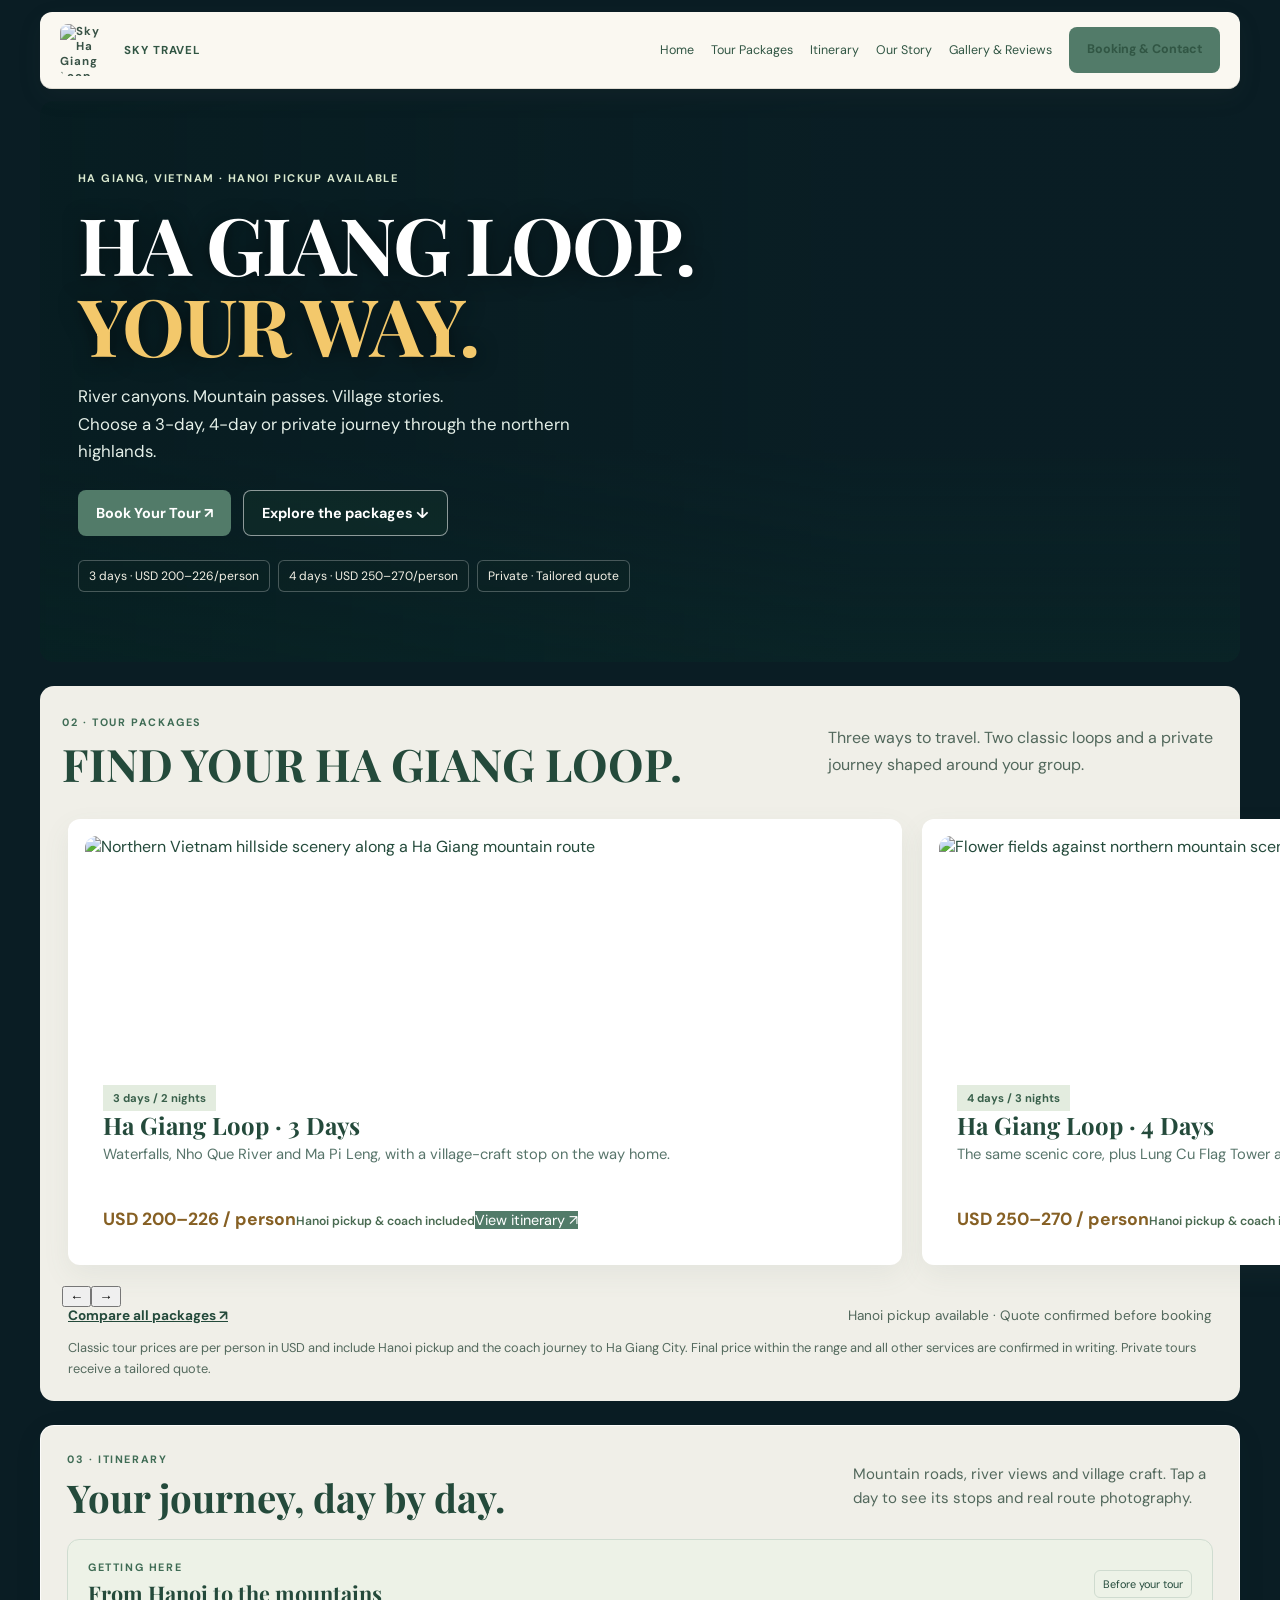
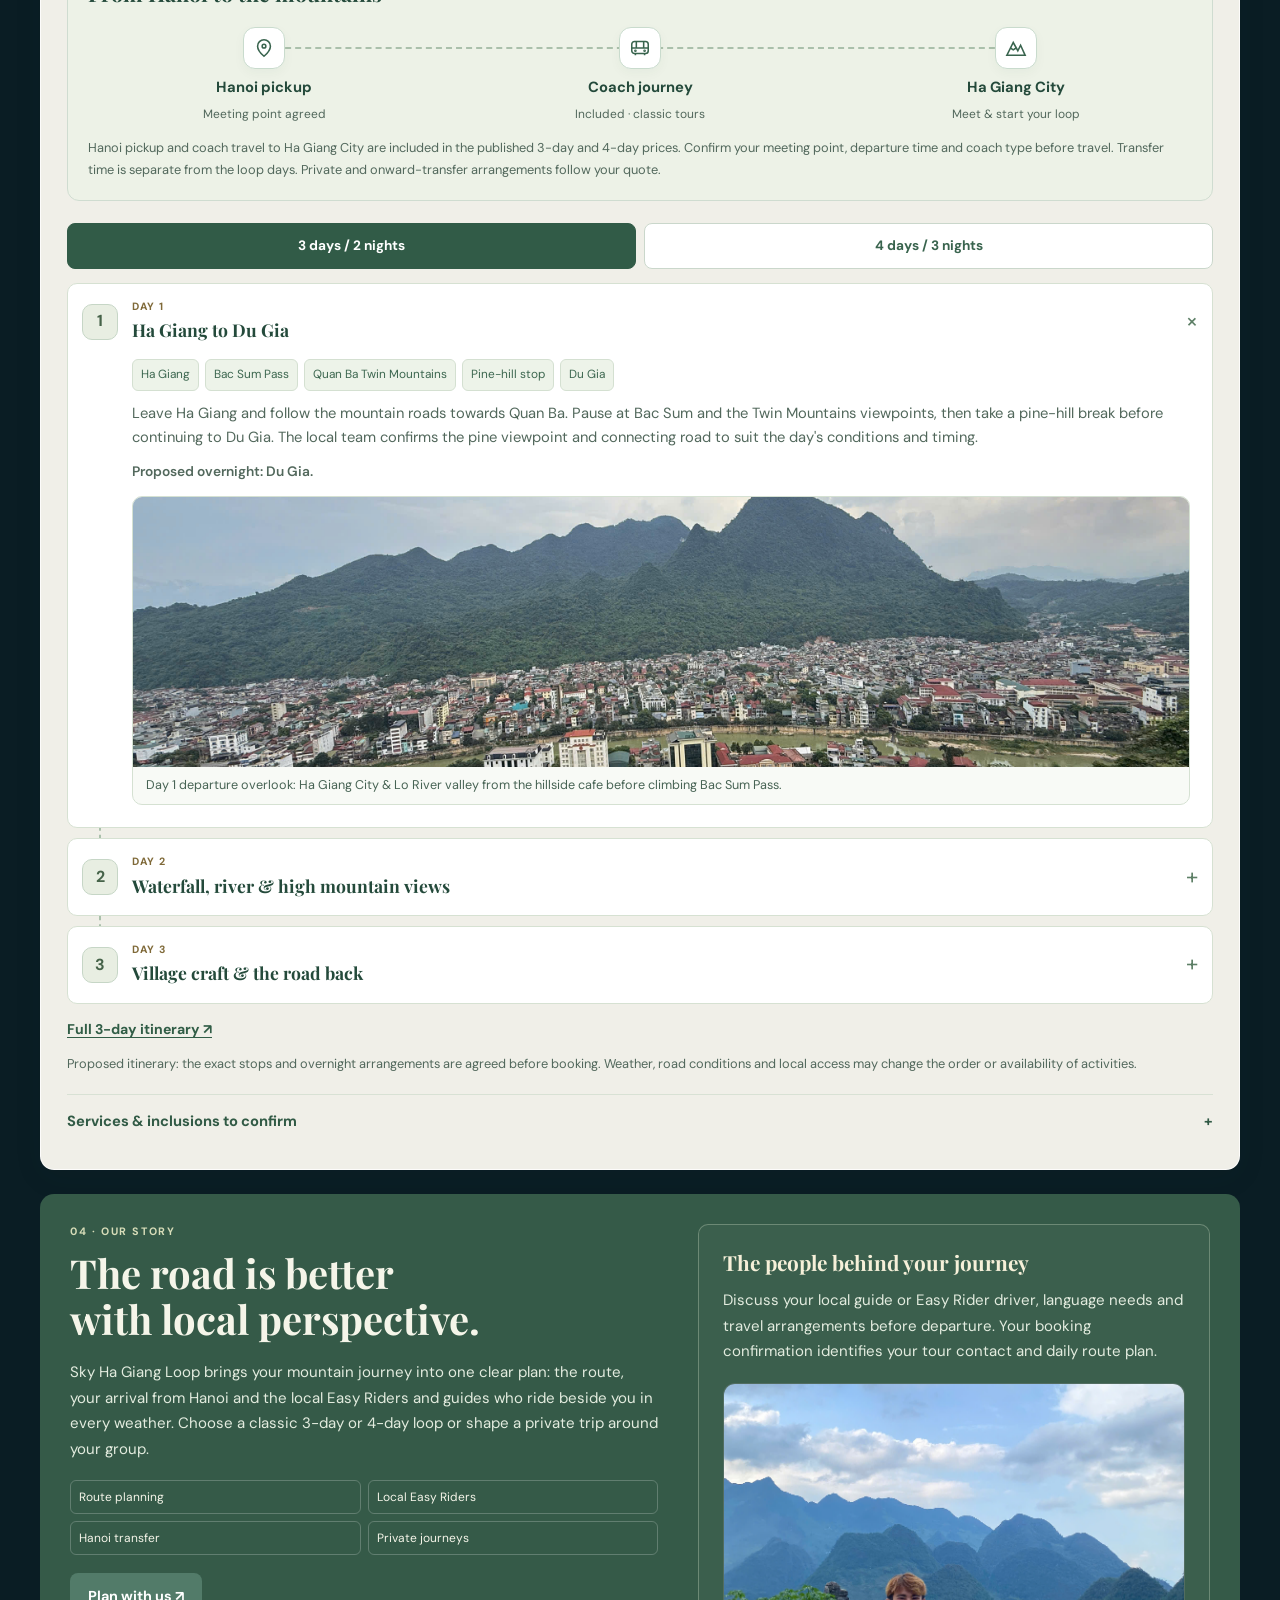
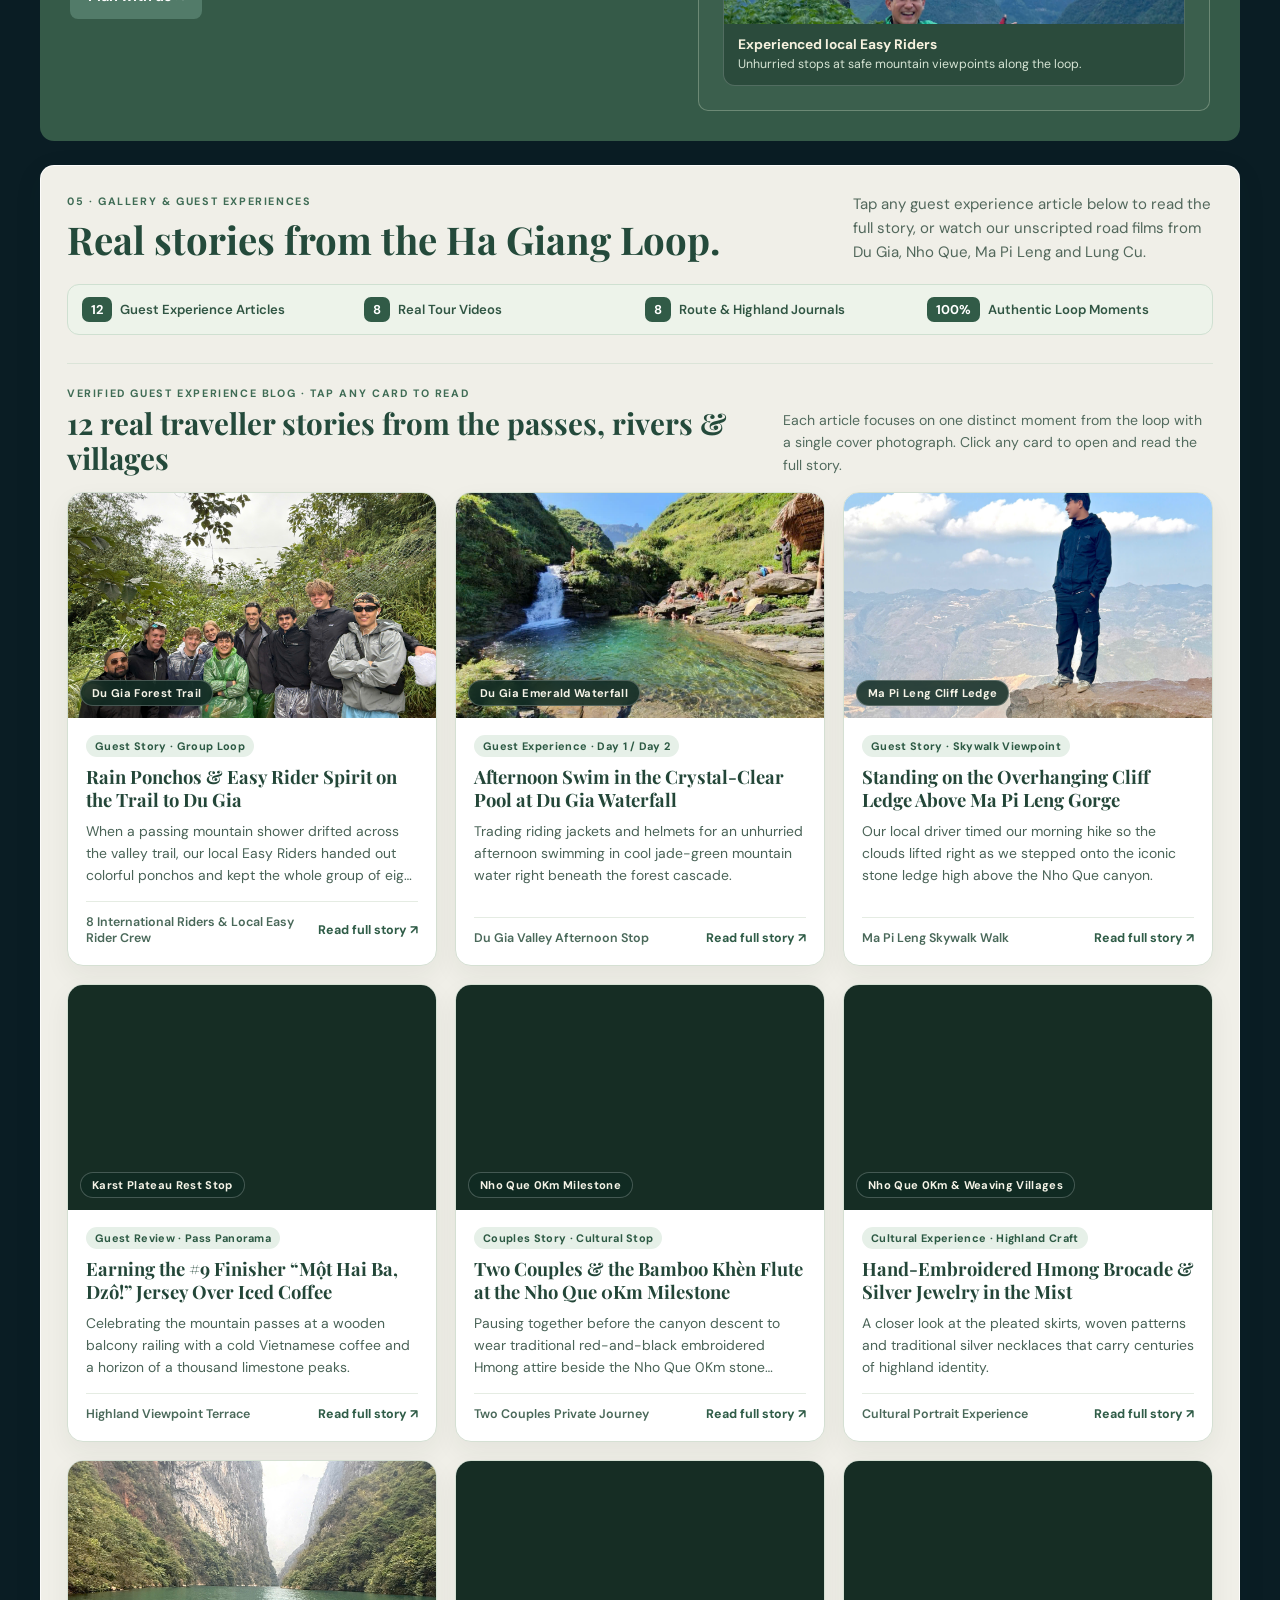
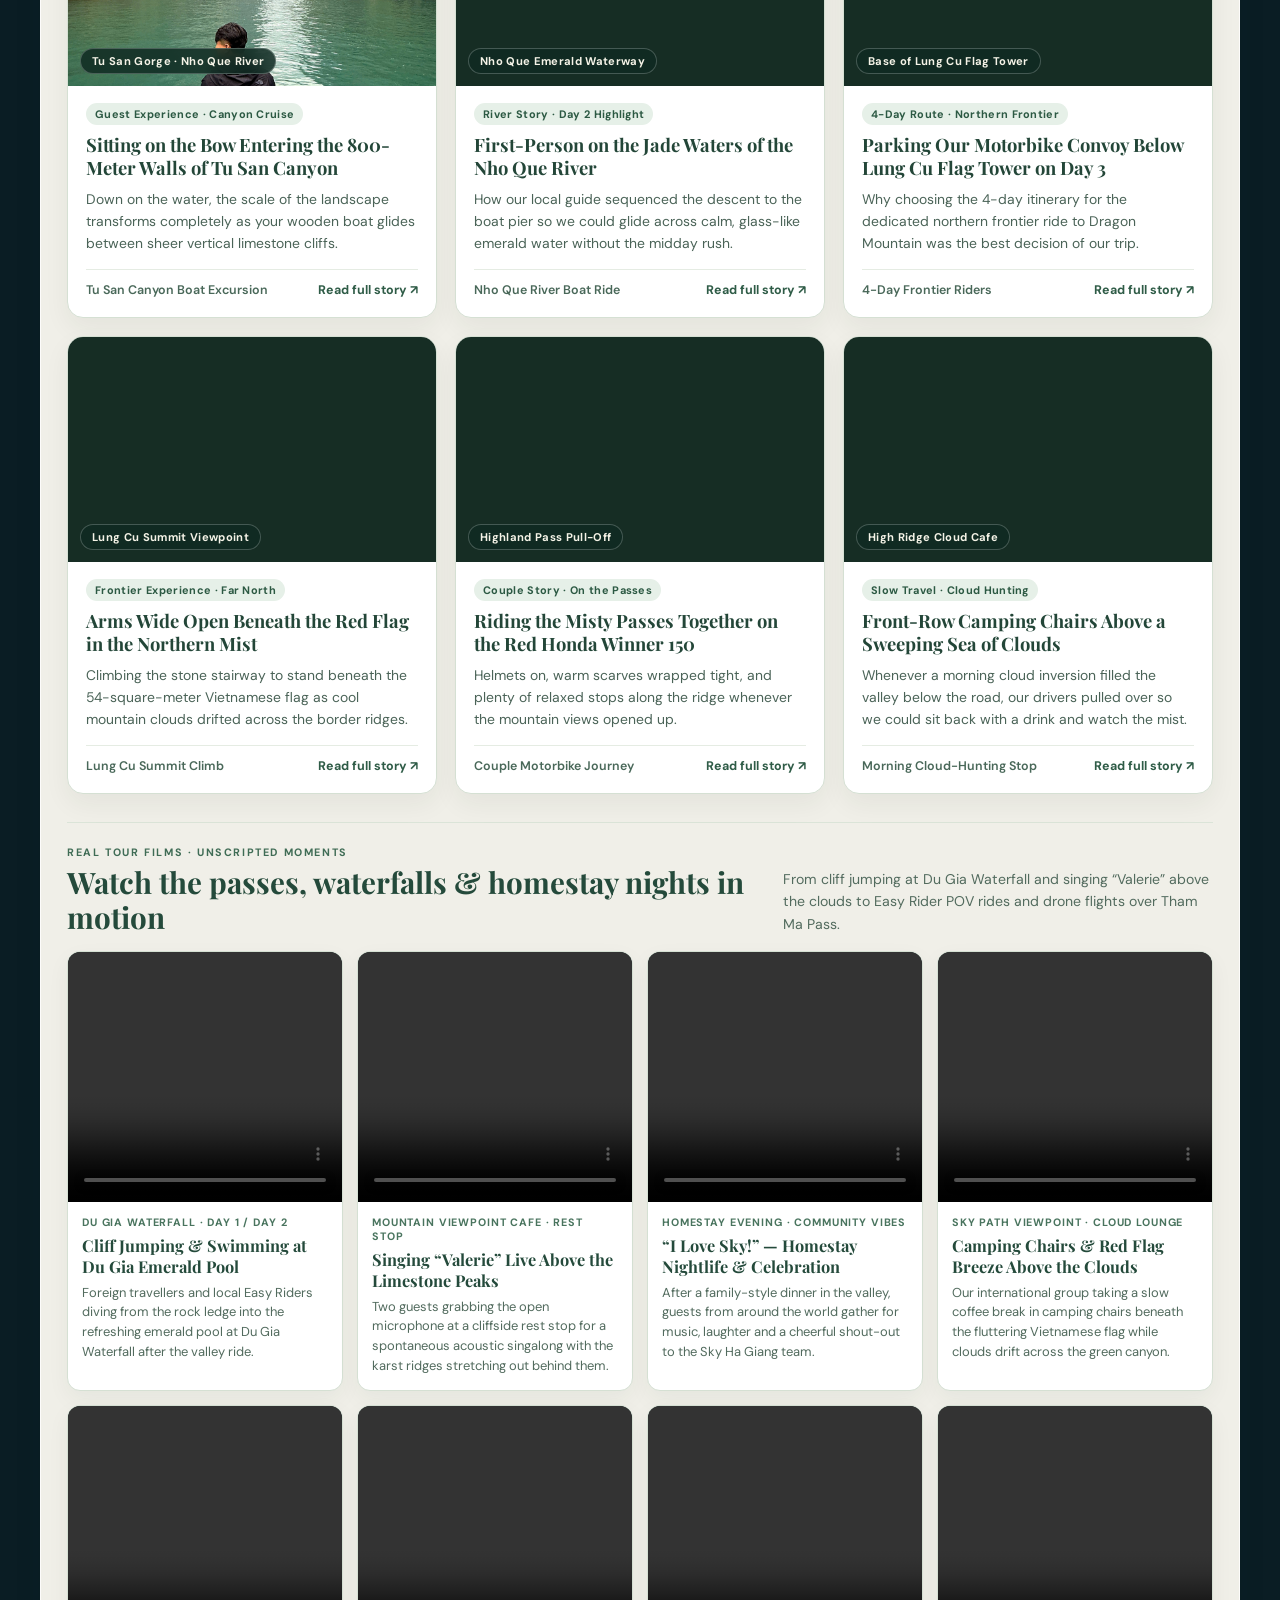
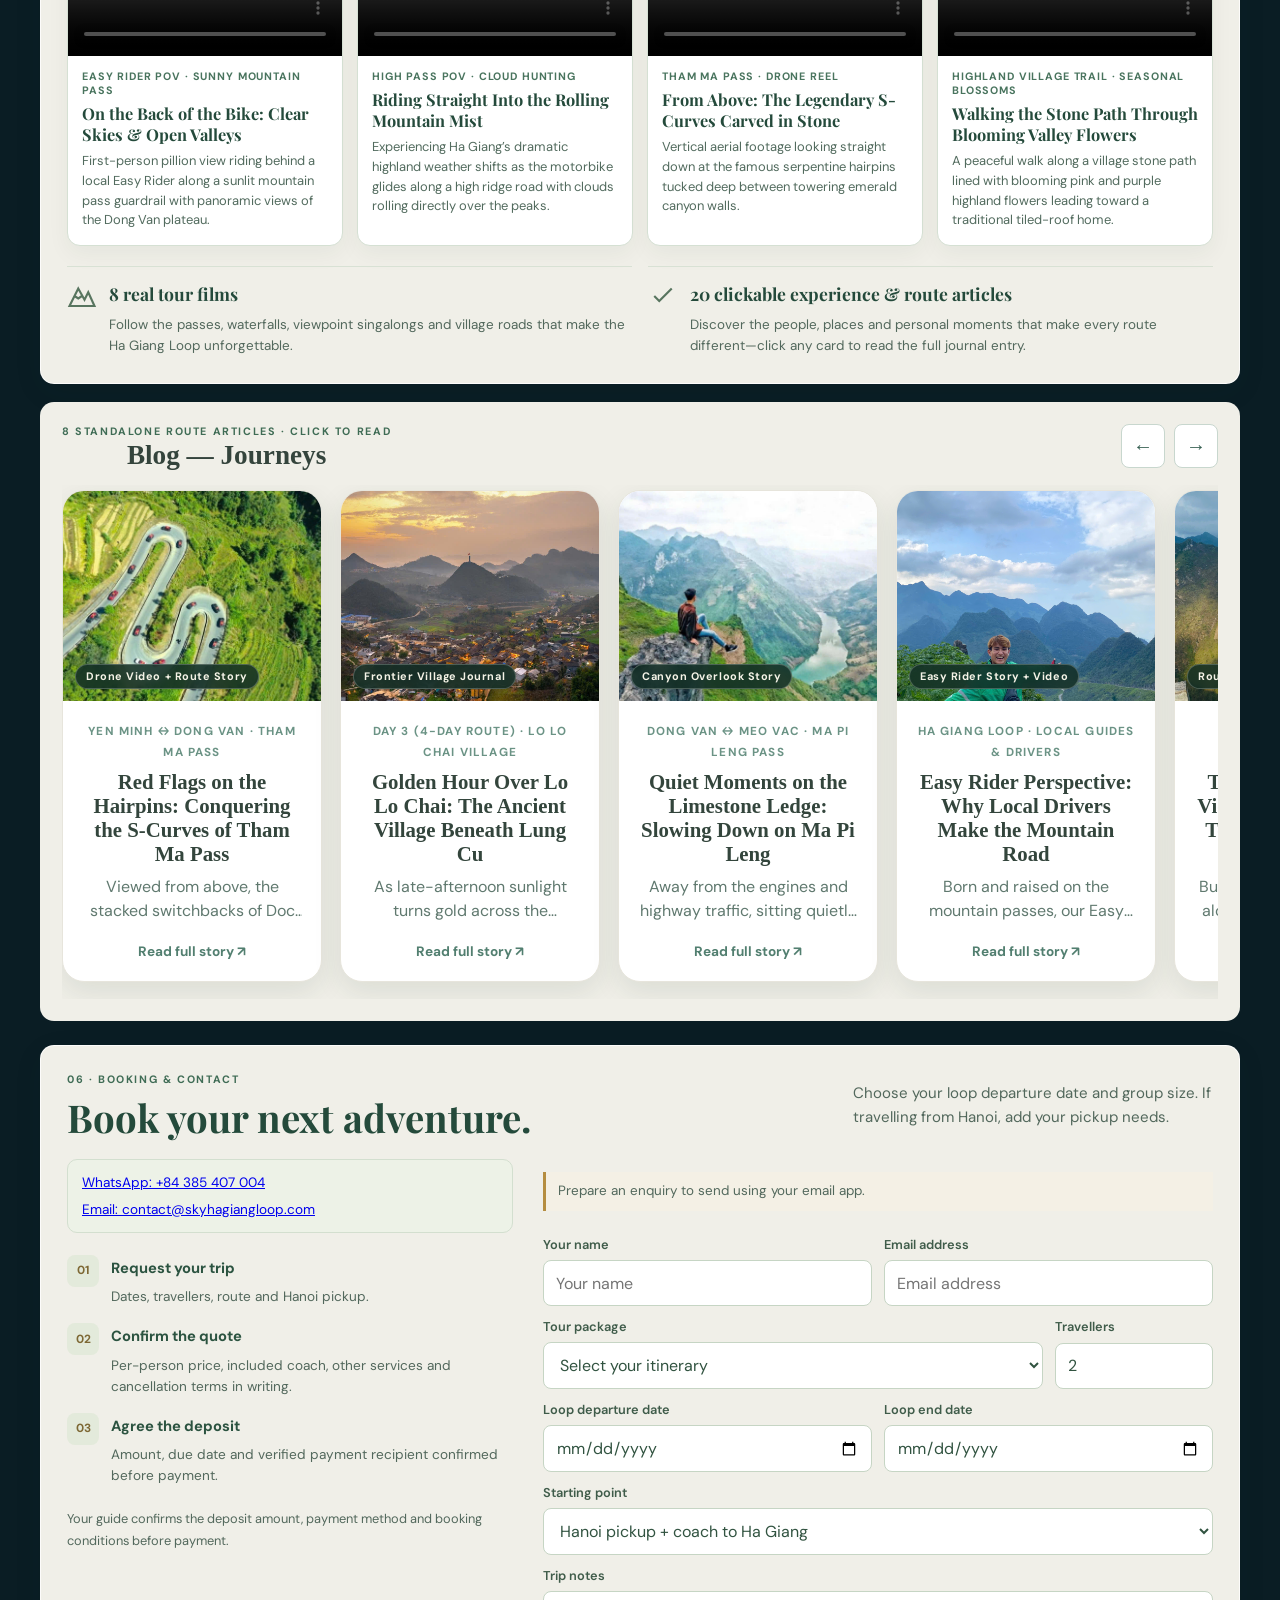
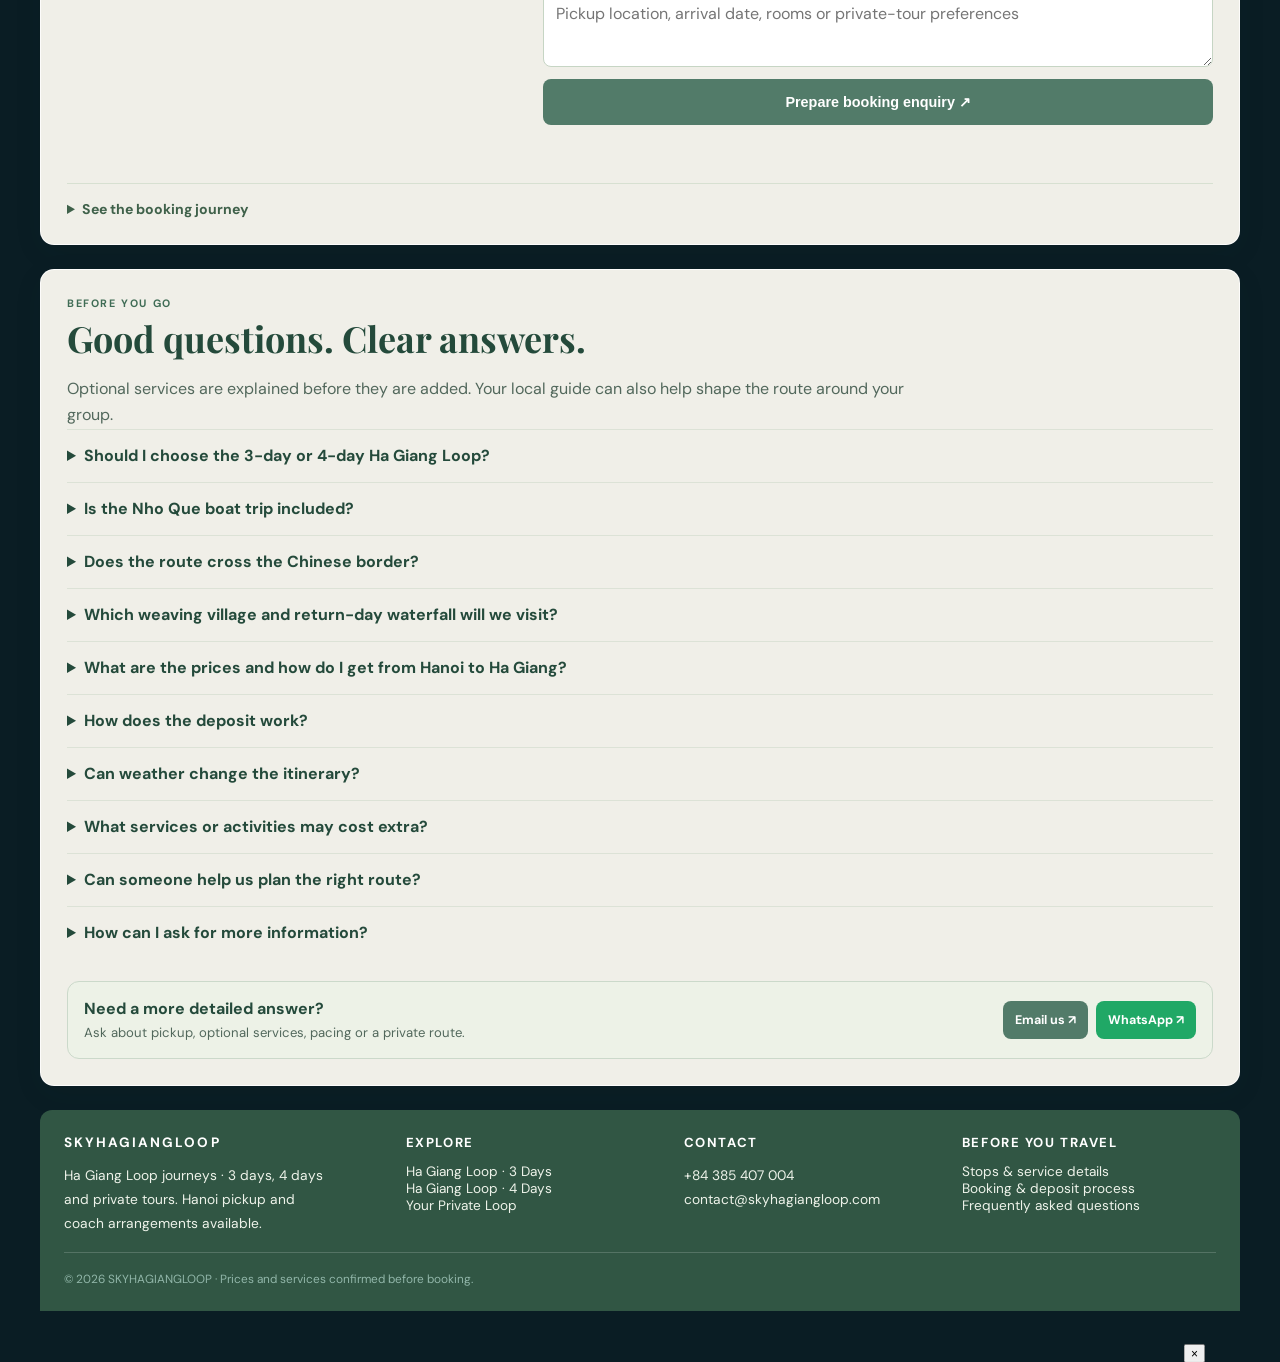
==== commit 3fb967e1: "Make all 20 experience & review stories standalone single-cover clickable blog posts without side-by" ====
--- a/index.html
+++ b/index.html
@@ -53,7 +53,7 @@
 </article><article class="package-card" data-package-index="2">
   <img class="tour-card-image" src="assets/ha-giang-meadow-3d.jpg" alt="Mountain valley scenery for a private Ha Giang journey" width="800" height="533" loading="lazy" decoding="async">
   <div class="tour-card-body"><span class="tag">Flexible itinerary</span><h3>Your Private Loop</h3><p>Choose your dates, group and pace. Build a private version of the mountain loop.</p><strong>Tailored quote</strong><small>Services in your tailored quote</small><a class="tour-detail-trigger" href="ha-giang-private-tour.html">View itinerary <span aria-hidden="true">↗</span></a></div>
-</article></div><div class="tour-compare-link"><a href="packages.html">Compare all packages ↗</a><span>Hanoi pickup available · Quote confirmed before booking</span></div><p class="package-price-note">Classic tour prices are per person in USD and include Hanoi pickup and the coach journey to Ha Giang City. Final price within the range and all other services are confirmed in writing. Private tours receive a tailored quote.</p></section><section id="itinerary" class="section wrap experience-section"><div class="surface"><header class="section-heading"><div><div class="kicker">03 · Itinerary</div><h2>Your journey, day by day.</h2></div><p>Mountain roads, river views and village craft. Tap a day to see its stops and real route photography.</p></header><div class="transfer-diagram motion-section" aria-labelledby="transfer-title"><div class="diagram-heading"><div><div class="kicker">Getting here</div><h3 id="transfer-title">From Hanoi to the mountains</h3></div><span class="mini-label">Before your tour</span></div><ol class="transfer-stops" aria-label="Hanoi pickup, coach to Ha Giang, then begin the loop"><li><svg viewBox="0 0 24 24" aria-hidden="true" focusable="false"><path d="M19 10c0 5-7 11-7 11S5 15 5 10a7 7 0 1 1 14 0Z"/><circle cx="12" cy="10" r="2"/></svg><strong>Hanoi pickup</strong><span>Meeting point agreed</span></li><li><svg viewBox="0 0 24 24" aria-hidden="true" focusable="false"><rect x="3" y="5" width="18" height="13" rx="3"/><path d="M3 12h18M8 5v7m8-7v7M7 18v2m10-2v2"/><circle cx="7" cy="15" r=".6"/><circle cx="17" cy="15" r=".6"/></svg><strong>Coach journey</strong><span>Included · classic tours</span></li><li><svg viewBox="0 0 24 24" aria-hidden="true" focusable="false"><path d="m2 20 7-14 5 9 3-6 5 11H2Zm4-8 3 2 3-2"/></svg><strong>Ha Giang City</strong><span>Meet &amp; start your loop</span></li></ol><p class="small-note">Hanoi pickup and coach travel to Ha Giang City are included in the published 3-day and 4-day prices. Confirm your meeting point, departure time and coach type before travel. Transfer time is separate from the loop days. Private and onward-transfer arrangements follow your quote.</p></div><div class="route-switch" role="group" aria-label="Choose itinerary"><button type="button" data-route-select="ha-giang-loop-3-days" aria-pressed="true" aria-controls="plan-3">3 days / 2 nights</button><button type="button" data-route-select="ha-giang-loop-4-days" aria-pressed="false" aria-controls="plan-4">4 days / 3 nights</button></div><div class="itinerary-plan" id="plan-3" data-route="ha-giang-loop-3-days"><ol class="day-diagram" aria-label="3 days / 2 nights daily stops"><li><details class="day-node" open><summary><span class="node-dot">1</span><span><b>Day 1</b><strong>Ha Giang to Du Gia</strong></span><span class="node-toggle" aria-hidden="true">+</span></summary><div class="node-copy"><ul class="stop-chips"><li>Ha Giang</li><li>Bac Sum Pass</li><li>Quan Ba Twin Mountains</li><li>Pine-hill stop</li><li>Du Gia</li></ul><p>Leave Ha Giang and follow the mountain roads towards Quan Ba. Pause at Bac Sum and the Twin Mountains viewpoints, then take a pine-hill break before continuing to Du Gia. The local team confirms the pine viewpoint and connecting road to suit the day&#39;s conditions and timing.</p><p class="day-stay">Proposed overnight: Du Gia.</p><figure class="day-node-visual"><img src="assets/up/2aOboR4nX3DvgQuGYIuqn55B9IZCINiQXQj4vWF6.jpg" alt="Panoramic view of Ha Giang City and Lo River framed by twin limestone peaks before ascending Bac Sum Pass" width="800" height="533" loading="lazy"><figcaption>Day 1 departure overlook: Ha Giang City &amp; Lo River valley from the hillside cafe before climbing Bac Sum Pass.</figcaption></figure></div></details></li><li><details class="day-node"><summary><span class="node-dot">2</span><span><b>Day 2</b><strong>Waterfall, river &amp; high mountain views</strong></span><span class="node-toggle" aria-hidden="true">+</span></summary><div class="node-copy"><ul class="stop-chips"><li>Du Gia Waterfall</li><li>Nho Que River</li><li>Ma Pi Leng Pass</li><li>Skywalk</li><li>Dong Van</li></ul><p>Start with Du Gia Waterfall, then continue towards the Nho Que River and Ma Pi Leng area. River access and pass viewpoints are sequenced locally to allow time for the descent and return. A boat trip is an option to confirm in the quote, not an automatic inclusion. Add a Skywalk viewpoint walk only when local access, weather and the group&#39;s ability allow; finish in Dong Van.</p><p class="day-stay">Proposed overnight: Dong Van. This is the most activity-heavy day.</p><figure class="day-node-visual"><img src="assets/up/2aOboR4neEi41uaKBuuoYd0MHHfi9zgsg5YXaK36.jpg" alt="Aerial view looking deep into Tu San Canyon with tour boats gliding along the emerald Nho Que River" width="800" height="533" loading="lazy"><figcaption>Day 2 highlight: Wooden boats cruising between the sheer limestone walls of Tu San Canyon on the Nho Que River.</figcaption></figure></div></details></li><li><details class="day-node"><summary><span class="node-dot">3</span><span><b>Day 3</b><strong>Village craft &amp; the road back</strong></span><span class="node-toggle" aria-hidden="true">+</span></summary><div class="node-copy"><ul class="stop-chips"><li>Dong Van</li><li>Tham Ma Pass</li><li>Yen Minh</li><li>Weaving village</li><li>Waterfall stop</li><li>Ha Giang</li></ul><p>Return via Tham Ma Pass and Yen Minh. Lung Tam is the proposed weaving-village visit in the Quan Ba area, offering a chance to learn about Hmong hemp textiles and handweaving when the workshop is open. A final waterfall stop is subject to a suitable location and time on the return route, agreed before booking. Finish in Ha Giang and arrange onward-transfer timing separately.</p><p class="day-stay">Finish: Ha Giang. No overnight stay included in this itinerary after the return.</p><figure class="day-node-visual"><img src="assets/up/2aOboR4neDnRmHrIrHf9SFSOWCgXzRnKGohCTBBo.jpg" alt="High aerial view of the winding serpentine hairpins of Tham Ma and Nine-Turn Pass in Ha Giang" width="800" height="533" loading="lazy"><figcaption>Day 3 return route: The iconic serpentine hairpins of Tham Ma Pass leading back toward Yen Minh and Quan Ba.</figcaption></figure></div></details></li></ol><a class="text-link" href="ha-giang-loop-3-days.html">Full 3-day itinerary ↗</a></div><div class="itinerary-plan" id="plan-4" data-route="ha-giang-loop-4-days" hidden><ol class="day-diagram" aria-label="4 days / 3 nights daily stops"><li><details class="day-node" open><summary><span class="node-dot">1</span><span><b>Day 1</b><strong>Ha Giang, Quan Ba &amp; Duong Thuong</strong></span><span class="node-toggle" aria-hidden="true">+</span></summary><div class="node-copy"><ul class="stop-chips"><li>Ha Giang</li><li>Bac Sum Pass</li><li>Quan Ba Twin Mountains</li><li>Duong Thuong</li><li>Du Gia</li></ul><p>Begin in Ha Giang and climb towards Bac Sum Pass and the Quan Ba Twin Mountains. A pine-hill stop offers a change of pace before the valley roads through Duong Thuong and the onward journey to Du Gia. The local team confirms the exact pine viewpoint and road connection before departure.</p><p class="day-stay">Proposed overnight: Du Gia.</p><figure class="day-node-visual"><img src="assets/up/2aOboR4nfx6yqx8NIg0bv3lhQpX4dx0VwN0wFhxY.jpg" alt="Morning sunbeams breaking through mist over Quan Ba Twin Mountains and green rice paddies" width="800" height="533" loading="lazy"><figcaption>Day 1 highland ascent: First morning sunlight breaking over the Quan Ba Twin Mountains and valley fields.</figcaption></figure></div></details></li><li><details class="day-node"><summary><span class="node-dot">2</span><span><b>Day 2</b><strong>Du Gia to the Nho Que &amp; Ma Pi Leng area</strong></span><span class="node-toggle" aria-hidden="true">+</span></summary><div class="node-copy"><ul class="stop-chips"><li>Du Gia Waterfall</li><li>Nho Que River</li><li>Ma Pi Leng Pass</li><li>Skywalk</li><li>Dong Van</li></ul><p>Visit Du Gia Waterfall, then travel towards the dramatic river-and-pass scenery around Ma Pi Leng. The Nho Que visit, optional boat arrangements and viewpoint stops are timed together to avoid a rushed river descent. A Skywalk visit is conditional on access, conditions and suitable ability. Continue to Dong Van for the proposed second night.</p><p class="day-stay">Proposed overnight: Dong Van. Allow flexibility on this activity-heavy day.</p><figure class="day-node-visual"><img src="assets/up/2aOboR4nYXAhlFLzAQjPqzh6JxzrtBoS6Ek4ykoC.jpg" alt="Sunny Ma Pi Leng Pass canyon overlook showing the turquoise Nho Que River winding between steep cliffs" width="800" height="533" loading="lazy"><figcaption>Day 2 canyon pass: Looking down from the Ma Pi Leng ridge at the jade curve of the Nho Que River.</figcaption></figure></div></details></li><li><details class="day-node"><summary><span class="node-dot">3</span><span><b>Day 3</b><strong>Lung Cu &amp; the northern frontier</strong></span><span class="node-toggle" aria-hidden="true">+</span></summary><div class="node-copy"><ul class="stop-chips"><li>Dong Van</li><li>Lung Cu Flag Tower</li><li>Vietnam-side border viewpoint</li><li>Tham Ma Pass</li><li>Yen Minh</li></ul><p>Head north towards Lung Cu Flag Tower for the frontier chapter of the journey. A locally permitted border viewpoint on the Vietnam side can be considered with the guide; this is not a crossing into China. Return towards Tham Ma Pass and Yen Minh, with the exact frontier stop agreed locally before booking.</p><p class="day-stay">Proposed overnight: Yen Minh.</p><figure class="day-node-visual"><img src="assets/up/2aOboR4neBu8HaTpqQFxSQdzSiMSmUi1olf2JaYC.jpg" alt="Aerial drone photograph of Lung Cu Flag Tower flying the Vietnamese red flag above northern frontier valleys" width="800" height="533" loading="lazy"><figcaption>Day 3 northern frontier: Lung Cu Flag Tower standing watch above terraced valleys and Lo Lo Chai village.</figcaption></figure></div></details></li><li><details class="day-node"><summary><span class="node-dot">4</span><span><b>Day 4</b><strong>Weaving traditions &amp; return to Ha Giang</strong></span><span class="node-toggle" aria-hidden="true">+</span></summary><div class="node-copy"><ul class="stop-chips"><li>Yen Minh</li><li>Weaving village</li><li>Waterfall stop</li><li>Ha Giang</li></ul><p>Continue towards Quan Ba for the proposed Lung Tam weaving-village visit. Learn about Hmong hemp cloth and the patient work behind local textiles; workshop access is confirmed in advance. Include the requested final waterfall only once the team has confirmed a suitable location and time on the return route. Finish in Ha Giang, with any onward transfer arranged separately.</p><p class="day-stay">Finish: Ha Giang. No border crossing is part of this tour.</p><figure class="day-node-visual"><img src="assets/up/2aOboR4neBu8HaTpqQFxSQS11NJTZ9eN8uw8Qj3Y.jpg" alt="Golden sunset clouds glowing over green mountains and the winding river valley in Ha Giang" width="800" height="533" loading="lazy"><figcaption>Day 4 journey home: Warm late-afternoon clouds glowing across the highland valleys on the road back to Ha Giang.</figcaption></figure></div></details></li></ol><a class="text-link" href="ha-giang-loop-4-days.html">Full 4-day itinerary ↗</a></div><p class="small-note">Proposed itinerary: the exact stops and overnight arrangements are agreed before booking. Weather, road conditions and local access may change the order or availability of activities.</p><details class="service-disclosure"><summary>Services &amp; inclusions to confirm <span aria-hidden="true">+</span></summary><p class="small-note">Hanoi pickup and coach travel are included in the classic tour prices. Your quote confirms all other services below.</p><div class="service-grid"><article><span class="service-number">01</span><h4>Hanoi pickup &amp; coach · included</h4><p>Included in the published 3-day and 4-day prices. Pickup point, coach type and departure time are confirmed before travel; private arrangements follow your quote.</p></article><article><span class="service-number">02</span><h4>On-tour travel &amp; guide</h4><p>Choose your preferred arrangement. Vehicle, driver or guide and language support are agreed in the quote.</p></article><article><span class="service-number">03</span><h4>Stays &amp; meals</h4><p>Overnight bases follow the itinerary. Exact rooms, properties and meals are confirmed before booking.</p></article><article><span class="service-number">04</span><h4>Tickets &amp; experiences</h4><p>Boat rides, admission fees, workshop access and insurance terms must be itemised in your confirmation.</p></article></div></details></div></section><section id="story" class="section wrap experience-section"><div class="story-surface motion-section"><div><div class="kicker">04 · Our story</div><h2>The road is better<br>with local perspective.</h2><p>Sky Ha Giang Loop brings your mountain journey into one clear plan: the route, your arrival from Hanoi and the local Easy Riders and guides who ride beside you in every weather. Choose a classic 3-day or 4-day loop or shape a private trip around your group.</p><div class="story-live-moments"><figure class="story-moment-card"><img src="assets/up/2aOboR4nWeTJ7gB43eEuhXha6aSRwRuzxtnWBrgu.jpg" alt="Group of eight international travellers and local Easy Rider guide smiling in colorful rain ponchos on a forest trail" width="720" height="540" loading="lazy"><figcaption><strong>Rain-or-shine local crew</strong><span>Our Easy Riders keep the group prepared, safe and smiling on every trail.</span></figcaption></figure><figure class="story-moment-card"><img src="assets/up/2aOboR4nagcfVadJvbIbYVY5KVWCnYg5IJmLqdnM.jpg" alt="Local rider in green jacket and riding gloves smiling with arms open above a winding mountain pass" width="720" height="540" loading="lazy"><figcaption><strong>Unhurried pass viewpoints</strong><span>Pausing at safe pull-offs where the road opens above the karst valleys.</span></figcaption></figure></div><a class="pill" href="#contact">Plan with us ↗</a></div><div class="team-services"><h3>The people &amp; moments behind your journey</h3><p>Discuss your local guide or Easy Rider driver, language needs and travel arrangements before departure. From cloud-hunting morning ridges to evening homestay gatherings, our crew shapes the pace around your group.</p><div class="story-media-pair"><figure class="story-mini-video"><video controls playsinline preload="metadata" src="assets/up/2aOboR4nb0wdotbNklb4TZcYERubD64hMtOlK2am.mp4#t=0.5"></video><figcaption><strong>Ridge-top coffee stops</strong><span>Camping chairs beneath the red flag as clouds drift through the canyon.</span></figcaption></figure><figure class="story-mini-video"><video controls playsinline preload="metadata" src="assets/up/2aOboR4nZBlmnr7yIZYdDWhpT7nTKDKCKuhp48wa.mp4#t=0.5"></video><figcaption><strong>“I love Sky!” homestay nights</strong><span>Warm evening gatherings after a full day on the mountain passes.</span></figcaption></figure></div><div class="story-photo-strip"><figure><img src="assets/up/2aOboR4napgsKqnFPxXwKHEkq3Mxu2DZXobddT84.jpg" alt="Traveller spreading arms wide above sunny green mountain valleys in Ha Giang" width="600" height="450" loading="lazy"><figcaption>Open valley horizons</figcaption></figure><figure><img src="assets/up/2aOboR4nYFnvIC8LFnKf6cvpEiMUYqkNWuiNnpFg.jpg" alt="Sea of white clouds drifting through jagged green limestone peaks in Ha Giang" width="600" height="450" loading="lazy"><figcaption>Morning cloud hunting</figcaption></figure></div><div class="story-pillars"><span>Route planning</span><span>Local Easy Riders</span><span>Hanoi transfer</span><span>Private journeys</span></div></div></div></section><section id="gallery" class="section wrap experience-section"><div class="surface"><header class="section-heading"><div><div class="kicker">05 · Gallery &amp; guest experiences</div><h2>Real moments from the Ha Giang Loop.</h2></div><p>Verified guest stories, Easy Rider road films, canyon boat journeys and highland photography captured along our 3-day, 4-day and private routes.</p></header><div class="experience-stats-bar" aria-label="Experience highlights"><span><strong>6</strong> Verified Guest Stories</span><span><strong>8</strong> Real Tour Videos</span><span><strong>27</strong> Route Photographs</span><span><strong>100%</strong> Authentic Loop Moments</span></div><div class="experience-block-head"><div><div class="kicker">Verified guest stories · Multi-photo reviews</div><h3>How travellers experience the loop with us</h3></div><p>Every review pairs real photographs from that stop with the story of what happened on the road, river and mountain passes.</p></div><div class="review-stories-grid"><article class="review-story-card"><div class="review-photo-pair"><figure><img src="assets/up/2aOboR4nWeTJ7gB43eEuhXha6aSRwRuzxtnWBrgu.jpg" alt="Group of eight international travellers and local Easy Rider guide smiling in colorful rain ponchos on a lush forest trail" width="720" height="540" loading="lazy"><figcaption>Our group of 8 travellers with our local Easy Rider guide on the lush forest trail to Du Gia.</figcaption></figure><figure><img src="assets/up/2aOboR4nfO5xPDgOU0G5mLtJY1ZVEL78WvIAU1Ls.jpg" alt="Travellers swimming and relaxing on natural rocks in the crystal-clear emerald pool at Du Gia Waterfall" width="720" height="540" loading="lazy"><figcaption>Cooling off in the crystal-clear emerald pool at Du Gia Waterfall.</figcaption></figure></div><div class="review-story-body"><div class="review-story-meta"><span class="review-badge">Verified Experience · 3-Day &amp; 4-Day Group Loop</span><span class="review-route">Du Gia Forest Trail &amp; Emerald Waterfall</span></div><h4>“Rain ponchos on the morning trail, swimming at Du Gia Waterfall by afternoon”</h4><p>When a passing mountain shower rolled through the forest trail toward Du Gia, our Easy Riders immediately handed out colorful ponchos and kept the whole group of eight laughing together. By the time we reached Du Gia Waterfall, the sun was out and we spent the afternoon swimming in the cool emerald pool right below the cascade.</p><div class="review-story-footer"><strong>International Rider Group (8 Travellers &amp; Local Easy Riders)</strong><a href="contact.html">Plan a similar trip ↗</a></div></div></article><article class="review-story-card"><div class="review-photo-pair"><figure><img src="assets/up/2aOboR4nYY6yBNcvdmh6PWhFPYpfmpADRdrlka5Q.jpg" alt="Traveller standing confidently on the overhanging Ma Pi Leng cliff rock under a blue sky with the Nho Que River canyon below" width="720" height="540" loading="lazy"><figcaption>Standing on the iconic Ma Pi Leng cliff rock high above the Nho Que canyon.</figcaption></figure><figure><img src="assets/up/2aOboR4nWwP7uSFESiAGGshlHN0s71HFXYNr1qiW.jpg" alt="Traveller wearing a black and yellow #9 FINISHER MOT HAI BA DZO jersey holding an iced drink at a mountain viewpoint railing" width="720" height="540" loading="lazy"><figcaption>Celebrating the pass in the #9 Finisher “Một Hai Ba, Dzô” jersey overlooking the limestone peaks.</figcaption></figure></div><div class="review-story-body"><div class="review-story-meta"><span class="review-badge">Verified Experience · Ma Pi Leng &amp; Skywalk</span><span class="review-route">Ma Pi Leng Cliff Ledge &amp; Panorama Stop</span></div><h4>“Standing on the Ma Pi Leng cliff rock &amp; earning that #9 Finisher jersey”</h4><p>Our local driver knew the exact morning window when the clouds lifted off Ma Pi Leng so we could walk out to the overhanging cliff rock safely and without a crowd. Celebrating afterward at the wooden viewpoint railing in the #9 Finisher “Một Hai Ba, Dzô!” jersey with an iced coffee overlooking the karst peaks felt surreal.</p><div class="review-story-footer"><strong>Solo &amp; Small-Group Riders · Ma Pi Leng Pass</strong><a href="contact.html">Plan a similar trip ↗</a></div></div></article><article class="review-story-card"><div class="review-photo-pair"><figure><img src="assets/up/2aOboR4nad6dVkAjoiD1dSHjGYDX9jcGen8rtiMa.jpg" alt="Two couples wearing traditional embroidered Hmong outfits and holding a bamboo khen flute at the Nho Que 0Km milestone" width="720" height="540" loading="lazy"><figcaption>Two couples in traditional Hmong brocade and khèn flute at the Nho Que 0Km milestone.</figcaption></figure><figure><img src="assets/up/2aOboR4naWkkZJT5h9dEFgVZUR6ZrEfMcHUbOWIK.jpg" alt="Young man and woman in traditional Hmong dress and silver necklace smiling beside the Nho Que 0Km stone marker" width="720" height="540" loading="lazy"><figcaption>Intricate hand-woven patterns and silver jewelry at the Nho Que 0Km marker.</figcaption></figure></div><div class="review-story-body"><div class="review-story-meta"><span class="review-badge">Verified Experience · Cultural Stop</span><span class="review-route">Nho Que 0Km Milestone · Hmong Brocade</span></div><h4>“Trying on traditional hand-embroidered Hmong attire at Nho Que 0Km”</h4><p>Before descending into the gorge, our guide suggested a relaxed cultural stop at the Nho Que 0Km milestone. Dressing in traditional red-and-black Hmong brocade with silver necklaces and holding the bamboo khèn flute while the mist drifted across the peaks behind us became our favorite portraits of the entire trip.</p><div class="review-story-footer"><strong>Two Couples Private Journey · Nho Que 0Km</strong><a href="contact.html">Plan a similar trip ↗</a></div></div></article><article class="review-story-card"><div class="review-photo-pair"><figure><img src="assets/up/2aOboR4nYmzABAwyMILBDrp4hM8KFcVBqE0ZIJpw.jpg" alt="Traveller in a black windbreaker sitting on the green bow of a boat entering the vertical limestone cliffs of Tu San Canyon" width="720" height="540" loading="lazy"><figcaption>Cruising bow-first into the towering limestone walls of Tu San Canyon.</figcaption></figure><figure><img src="assets/up/2aOboR4neEcIR8AbCOQjT58KrmoOr7kew7Q8ZPRg.jpg" alt="First-person view from the orange bow of a wooden boat gliding across the emerald green Nho Que River" width="720" height="540" loading="lazy"><figcaption>First-person view from the wooden boat gliding over the emerald Nho Que River.</figcaption></figure></div><div class="review-story-body"><div class="review-story-meta"><span class="review-badge">Verified Experience · Canyon Boat Trip</span><span class="review-route">Nho Que River &amp; Tu San Canyon</span></div><h4>“Sitting on the bow as our boat glided between 800-meter limestone walls”</h4><p>Looking down at the Nho Que River from the top of the pass is breathtaking, but boarding the wooden boat down on the water gives you a completely different perspective. Sitting right on the bow as we glided across calm jade-green water into the towering vertical cliffs of Tu San Canyon was peaceful and awe-inspiring.</p><div class="review-story-footer"><strong>Day 2 River Excursion · Tu San Canyon</strong><a href="contact.html">Plan a similar trip ↗</a></div></div></article><article class="review-story-card"><div class="review-photo-pair"><figure><img src="assets/up/2aOboR4naL7KDqIpcAUfw65EPCYylMSOvk35xVpI.jpg" alt="Traveller looking up at Lung Cu Flag Tower with a row of tour motorbikes parked at the base" width="720" height="540" loading="lazy"><figcaption>Looking up at Lung Cu Flag Tower with our tour motorbikes lined up below.</figcaption></figure><figure><img src="assets/up/2aOboR4nYfBtl3HlbigCsFDvthVrKtbioLT1JLdY.jpg" alt="Traveller smiling with arms wide open beneath the red Vietnamese flag against misty mountain peaks" width="720" height="540" loading="lazy"><figcaption>Embracing the cool highland mist beneath the red flag at Vietnam’s northern frontier.</figcaption></figure></div><div class="review-story-body"><div class="review-story-meta"><span class="review-badge">Verified Experience · 4-Day Frontier Route</span><span class="review-route">Lung Cu Flag Tower · Northernmost Point</span></div><h4>“Parking our line of motorbikes beneath Lung Cu Flag Tower on Day 3”</h4><p>We debated between the 3-day and 4-day routes, and choosing the 4-day loop for the northern frontier day was the best decision we made. Parking our row of tour motorbikes at the base of Lung Cu Flag Tower and standing with open arms beneath the giant red flag in the cool mountain mist felt like a true expedition.</p><div class="review-story-footer"><strong>4-Day Loop Riders · Lung Cu Frontier</strong><a href="contact.html">Plan a similar trip ↗</a></div></div></article><article class="review-story-card"><div class="review-photo-pair"><figure><img src="assets/up/2aOboR4naZCz5GrwgowRXTTsTeivbB0n5Glf1h0i.jpg" alt="Couple in helmets and pink scarf posing playfully on a red Honda Winner GTR 150 motorbike on a misty mountain pass" width="720" height="540" loading="lazy"><figcaption>Pausing on a misty mountain pass with our red Honda Winner GTR 150.</figcaption></figure><figure><img src="assets/up/2aOboR4naNPuJg4QmkmtYyOLcDeowu2vDHqpvaBU.jpg" alt="Traveller relaxing in a green camping chair with drinks on a small table overlooking a sea of white clouds" width="720" height="540" loading="lazy"><figcaption>Unwinding in a ridge-top camping chair above a sweeping sea of clouds.</figcaption></figure></div><div class="review-story-body"><div class="review-story-meta"><span class="review-badge">Verified Experience · Flexible Pacing</span><span class="review-route">Honda Winner 150 &amp; Cloud-Hunting Cafes</span></div><h4>“Playful stops on the Honda Winner 150 &amp; camping chairs above a sea of clouds”</h4><p>What made travelling with Sky Ha Giang Loop feel so natural was never being rushed from checkpoint to checkpoint. Whenever the clouds filled a valley below us, our drivers pulled over so we could relax in green camping chairs with cold drinks and take fun couple photos on the red Honda Winner GTR 150.</p><div class="review-story-footer"><strong>Couple &amp; Easy Rider Tour · Highland Passes</strong><a href="contact.html">Plan a similar trip ↗</a></div></div></article></div><div class="experience-block-head video-block-head"><div><div class="kicker">Real tour films · Unscripted moments</div><h3>Watch the passes, waterfalls &amp; homestay nights in motion</h3></div><p>From cliff jumping at Du Gia Waterfall and singing “Valerie” above the clouds to Easy Rider POV rides and drone flights over Tham Ma Pass.</p></div><div class="video-reels-grid"><article class="video-reel-card"><div class="video-reel-player"><video controls playsinline preload="metadata" src="assets/up/2aOboR4nYCmPrbf9WUDTmlga7Bo9NTEoHpOfFz72.mp4#t=0.5"></video></div><div class="video-reel-copy"><span class="video-reel-tag">Du Gia Waterfall · Day 1 / Day 2</span><h4>Cliff Jumping &amp; Swimming at Du Gia Emerald Pool</h4><p>Foreign travellers and local Easy Riders diving from the rock ledge into the refreshing emerald pool at Du Gia Waterfall after the valley ride.</p></div></article><article class="video-reel-card"><div class="video-reel-player"><video controls playsinline preload="metadata" src="assets/up/2aOboR4nZB33dBhoTr8qtT1JXgM1tDiQ6mdemOZ6.mp4#t=0.5"></video></div><div class="video-reel-copy"><span class="video-reel-tag">Mountain Viewpoint Cafe · Rest Stop</span><h4>Singing “Valerie” Live Above the Limestone Peaks</h4><p>Two guests grabbing the open microphone at a cliffside rest stop for a spontaneous acoustic singalong with the karst ridges stretching out behind them.</p></div></article><article class="video-reel-card"><div class="video-reel-player"><video controls playsinline preload="metadata" src="assets/up/2aOboR4nZBlmnr7yIZYdDWhpT7nTKDKCKuhp48wa.mp4#t=0.5"></video></div><div class="video-reel-copy"><span class="video-reel-tag">Homestay Evening · Community Vibes</span><h4>“I Love Sky!” — Homestay Nightlife &amp; Celebration</h4><p>After a family-style dinner in the valley, guests from around the world gather for music, laughter and a cheerful shout-out to the Sky Ha Giang team.</p></div></article><article class="video-reel-card"><div class="video-reel-player"><video controls playsinline preload="metadata" src="assets/up/2aOboR4nb0wdotbNklb4TZcYERubD64hMtOlK2am.mp4#t=0.5"></video></div><div class="video-reel-copy"><span class="video-reel-tag">Sky Path Viewpoint · Cloud Lounge</span><h4>Camping Chairs &amp; Red Flag Breeze Above the Clouds</h4><p>Our international group taking a slow coffee break in camping chairs beneath the fluttering Vietnamese flag while clouds drift across the green canyon.</p></div></article><article class="video-reel-card"><div class="video-reel-player"><video controls playsinline preload="metadata" src="assets/up/2aOboR4nZXHdiHhO9hj2oRjHXVSpSBp3SVE7YXfk.mp4#t=0.5"></video></div><div class="video-reel-copy"><span class="video-reel-tag">Easy Rider POV · Sunny Mountain Pass</span><h4>On the Back of the Bike: Clear Skies &amp; Open Valleys</h4><p>First-person pillion view riding behind a local Easy Rider along a sunlit mountain pass guardrail with panoramic views of the Dong Van plateau.</p></div></article><article class="video-reel-card"><div class="video-reel-player"><video controls playsinline preload="metadata" src="assets/up/2aOboR4naz2mGh2bgzxCf7Gnb3Z58InsfpsFHMJc.mp4#t=0.5"></video></div><div class="video-reel-copy"><span class="video-reel-tag">High Pass POV · Cloud Hunting</span><h4>Riding Straight Into the Rolling Mountain Mist</h4><p>Experiencing Ha Giang’s dramatic highland weather shifts as the motorbike glides along a high ridge road with clouds rolling directly over the peaks.</p></div></article><article class="video-reel-card"><div class="video-reel-player"><video controls playsinline preload="metadata" src="assets/up/2aOboR4nXS4uKJbLMd9VUCPOYts0F42fAYV0UtIO.mp4#t=0.5"></video></div><div class="video-reel-copy"><span class="video-reel-tag">Tham Ma Pass · Drone Reel</span><h4>From Above: The Legendary S-Curves Carved in Stone</h4><p>Vertical aerial footage looking straight down at the famous serpentine hairpins tucked deep between towering emerald canyon walls.</p></div></article><article class="video-reel-card"><div class="video-reel-player"><video controls playsinline preload="metadata" src="assets/up/2aOboR4nX9ALrdwLm8CRB4fYU8Mlxj4lRm8FmUN6.mp4#t=0.5"></video></div><div class="video-reel-copy"><span class="video-reel-tag">Highland Village Trail · Seasonal Blossoms</span><h4>Walking the Stone Path Through Blooming Valley Flowers</h4><p>A peaceful walk along a village stone path lined with blooming pink and purple highland flowers leading toward a traditional tiled-roof home.</p></div></article></div><div class="experience-block-head mosaic-block-head"><div><div class="kicker">Route photography · Km0 to the Northern Frontier</div><h3>Every chapter of the highland landscape</h3></div><p>Follow the visual thread from Ha Giang City and Quan Ba Twin Mountains to Tham Ma Pass, Lung Cu Flag Tower, Lo Lo Chai Village and Tu San Canyon.</p></div><div class="photo-mosaic-grid"><figure class="mosaic-card"><img src="assets/up/2aOboR4nX3DvgQuGYIuqn55B9IZCINiQXQj4vWF6.jpg" alt="Lo River &amp; Twin Peaks Panorama — Looking out over Ha Giang City and the Lo River from the hillside cafe railing before starting the loop." width="640" height="480" loading="lazy"><figcaption><span class="mosaic-tag">Ha Giang City · Start Point</span><strong>Lo River &amp; Twin Peaks Panorama</strong><p>Looking out over Ha Giang City and the Lo River from the hillside cafe railing before starting the loop.</p></figcaption></figure><figure class="mosaic-card"><img src="assets/up/2aOboR4nfx6yqx8NIg0bv3lhQpX4dx0VwN0wFhxY.jpg" alt="Sunbeams Over Quan Ba Twin Mountains — Morning mist lifting as golden sunlight illuminates the green rice paddies around Nui Doi Quan Ba." width="640" height="480" loading="lazy"><figcaption><span class="mosaic-tag">Quan Ba · Day 1 Morning</span><strong>Sunbeams Over Quan Ba Twin Mountains</strong><p>Morning mist lifting as golden sunlight illuminates the green rice paddies around Nui Doi Quan Ba.</p></figcaption></figure><figure class="mosaic-card"><img src="assets/up/2aOboR4nYFnvIC8LFnKf6cvpEiMUYqkNWuiNnpFg.jpg" alt="Drifting Through a Sea of White Clouds — Early morning cloud ribbons weaving between the jagged dark-green karst peaks of the northern highlands." width="640" height="480" loading="lazy"><figcaption><span class="mosaic-tag">Highland Ridges · Cloud Inversion</span><strong>Drifting Through a Sea of White Clouds</strong><p>Early morning cloud ribbons weaving between the jagged dark-green karst peaks of the northern highlands.</p></figcaption></figure><figure class="mosaic-card"><img src="assets/up/2aOboR4neBu8HaTpqQFxSQacLpplPICjzN5dvvJw.jpg" alt="Red Flags Climbing the Tham Ma Hairpins — Aerial view of tour vehicles topped with red Vietnamese flags ascending the iconic S-bends of Doc Tham Ma." width="640" height="480" loading="lazy"><figcaption><span class="mosaic-tag">Tham Ma Pass · Convoy View</span><strong>Red Flags Climbing the Tham Ma Hairpins</strong><p>Aerial view of tour vehicles topped with red Vietnamese flags ascending the iconic S-bends of Doc Tham Ma.</p></figcaption></figure><figure class="mosaic-card"><img src="assets/up/2aOboR4neDnRmHrIrHf9SFSOWCgXzRnKGohCTBBo.jpg" alt="The Serpentine Ribbon of Doc 9 Khoanh — Full drone panorama capturing the engineering and drama of the winding pass connecting valley to plateau." width="640" height="480" loading="lazy"><figcaption><span class="mosaic-tag">Nine-Turn Pass · Aerial Perspective</span><strong>The Serpentine Ribbon of Doc 9 Khoanh</strong><p>Full drone panorama capturing the engineering and drama of the winding pass connecting valley to plateau.</p></figcaption></figure><figure class="mosaic-card"><img src="assets/up/2aOboR4nagcfVadJvbIbYVY5KVWCnYg5IJmLqdnM.jpg" alt="Gloves On, Arms Wide Above the Valley — Pausing at a safe mountain pull-off in riding jacket and gloves with the winding pass road far below." width="640" height="480" loading="lazy"><figcaption><span class="mosaic-tag">Pass Viewpoint · Easy Rider Stop</span><strong>Gloves On, Arms Wide Above the Valley</strong><p>Pausing at a safe mountain pull-off in riding jacket and gloves with the winding pass road far below.</p></figcaption></figure><figure class="mosaic-card"><img src="assets/up/2aOboR4napgsKqnFPxXwKHEkq3Mxu2DZXobddT84.jpg" alt="Breathing In the Crisp Highland Air — Taking a quiet moment with arms wide open in front of sunlit green valleys and layered mountain ridges." width="640" height="480" loading="lazy"><figcaption><span class="mosaic-tag">Sunny Ridge · Open Horizon</span><strong>Breathing In the Crisp Highland Air</strong><p>Taking a quiet moment with arms wide open in front of sunlit green valleys and layered mountain ridges.</p></figcaption></figure><figure class="mosaic-card"><img src="assets/up/2aOboR4naJn32rlt5jc4lGazTkIiyhOu4HcKKpns.jpg" alt="Arriving at the Base of Lung Cu Flagpole — Our group’s motorbikes parked neatly below the stone stairway leading up to the northern frontier tower." width="640" height="480" loading="lazy"><figcaption><span class="mosaic-tag">Lung Cu · Motorbike Lineup</span><strong>Arriving at the Base of Lung Cu Flagpole</strong><p>Our group’s motorbikes parked neatly below the stone stairway leading up to the northern frontier tower.</p></figcaption></figure><figure class="mosaic-card"><img src="assets/up/2aOboR4neBu8HaTpqQFxSQdzSiMSmUi1olf2JaYC.jpg" alt="The Red Flag Flying Above the Far North — High aerial view of Lung Cu Flag Tower standing watch over emerald valleys and traditional villages." width="640" height="480" loading="lazy"><figcaption><span class="mosaic-tag">Lung Cu · Frontier Drone View</span><strong>The Red Flag Flying Above the Far North</strong><p>High aerial view of Lung Cu Flag Tower standing watch over emerald valleys and traditional villages.</p></figcaption></figure><figure class="mosaic-card"><img src="assets/up/2aOboR4neBu8HaTpqQFxSQUhmM1WhDzKZYnFlLM0.jpg" alt="Sunset Over Ancient Lo Lo Chai Village — Warm evening light glowing across clay-tiled roofs with Lung Cu Flag Tower visible on the distant peak." width="640" height="480" loading="lazy"><figcaption><span class="mosaic-tag">Lo Lo Chai · Golden Hour</span><strong>Sunset Over Ancient Lo Lo Chai Village</strong><p>Warm evening light glowing across clay-tiled roofs with Lung Cu Flag Tower visible on the distant peak.</p></figcaption></figure><figure class="mosaic-card"><img src="assets/up/2aOboR4neDghMxu6HZKIGGloYcaN67F2RB6vStjE.jpg" alt="Quiet Reflection Above the Gorge — Sitting on a natural limestone outcrop watching the turquoise Nho Que River snake through the canyon." width="640" height="480" loading="lazy"><figcaption><span class="mosaic-tag">Ma Pi Leng · Canyon Ledge</span><strong>Quiet Reflection Above the Gorge</strong><p>Sitting on a natural limestone outcrop watching the turquoise Nho Que River snake through the canyon.</p></figcaption></figure><figure class="mosaic-card"><img src="assets/up/2aOboR4nakAGoIl4AnLpF34z0jbbKV8hL43WJeFs.jpg" alt="Overlooking the Terraced Slopes &amp; River — A clear midday stop along the stone battlement viewpoint with unobstructed views down to the Nho Que." width="640" height="480" loading="lazy"><figcaption><span class="mosaic-tag">Ma Pi Leng · Stone Battlement</span><strong>Overlooking the Terraced Slopes &amp; River</strong><p>A clear midday stop along the stone battlement viewpoint with unobstructed views down to the Nho Que.</p></figcaption></figure><figure class="mosaic-card"><img src="assets/up/2aOboR4nYXAhlFLzAQjPqzh6JxzrtBoS6Ek4ykoC.jpg" alt="The Emerald Ribbon of the Nho Que — Bright mountain sunshine illuminating the vivid jade-green water curving between steep canyon slopes." width="640" height="480" loading="lazy"><figcaption><span class="mosaic-tag">Nho Que Gorge · Midday Sun</span><strong>The Emerald Ribbon of the Nho Que</strong><p>Bright mountain sunshine illuminating the vivid jade-green water curving between steep canyon slopes.</p></figcaption></figure><figure class="mosaic-card"><img src="assets/up/2aOboR4neEi41uaKBuuoYd0MHHfi9zgsg5YXaK36.jpg" alt="Tiny Boats Inside Southeast Asia’s Deepest Gorge — Looking straight down from the ridge at tour boats gliding through the monumental walls of Tu San Canyon." width="640" height="480" loading="lazy"><figcaption><span class="mosaic-tag">Tu San Canyon · Scale from Above</span><strong>Tiny Boats Inside Southeast Asia’s Deepest Gorge</strong><p>Looking straight down from the ridge at tour boats gliding through the monumental walls of Tu San Canyon.</p></figcaption></figure><figure class="mosaic-card"><img src="assets/up/2aOboR4neBu8HaTpqQFxSQS11NJTZ9eN8uw8Qj3Y.jpg" alt="Amber Clouds Over the Winding River — Dramatic golden-hour clouds casting warm evening light across the quiet mountains and river bend." width="640" height="480" loading="lazy"><figcaption><span class="mosaic-tag">Highland Dusk · River Sunset</span><strong>Amber Clouds Over the Winding River</strong><p>Dramatic golden-hour clouds casting warm evening light across the quiet mountains and river bend.</p></figcaption></figure></div><div class="proof-status"><article><svg viewBox="0 0 24 24" aria-hidden="true" focusable="false"><path d="m2 20 7-14 5 9 3-6 5 11H2Zm4-8 3 2 3-2"/></svg><div><h3>8 real tour films</h3><p>Follow the passes, waterfalls, viewpoint singalongs and village roads that make the Ha Giang Loop unforgettable.</p></div></article><article><svg viewBox="0 0 24 24" aria-hidden="true" focusable="false"><path d="m5 12 4 4L19 6"/></svg><div><h3>Guest experiences &amp; stories</h3><p>Discover the people, places and personal moments that make every route different—from Nho Que 0Km to Lung Cu Flag Tower.</p></div></article></div></div><div id="discover" class="discover"><div class="head"><div><div class="kicker">Travel journal &amp; experience articles</div><h2>Journeys &amp; Stories</h2></div></div><div class="discover-grid"><article><h3>Stories from the road</h3><p>Read first-hand experience articles matching our photos and videos from Du Gia, Nho Que, Ma Pi Leng, Lung Cu and Tham Ma.</p><a href="ha-giang-loop-3-days.html">Explore the loop</a></article></div></div></section><section id="contact" class="section wrap experience-section"><div class="surface booking-contact"><header class="section-heading"><div><div class="kicker">06 · Booking &amp; contact</div><h2>Book your next adventure.</h2></div><p>Choose your loop departure date and group size. If travelling from Hanoi, add your pickup needs.</p></header><div class="booking-layout"><div><div class="contact-channels"><a href="https://wa.me/84385407004" target="_blank" rel="noopener">WhatsApp: +84 385 407 004</a><a href="mailto:contact@skyhagiangloop.com">Email: contact@skyhagiangloop.com</a></div><ol class="deposit-flow"><li><span>01</span><div><strong>Request your trip</strong><p>Dates, travellers, route and Hanoi pickup.</p></div></li><li><span>02</span><div><strong>Confirm the quote</strong><p>Per-person price, included coach, other services and cancellation terms in writing.</p></div></li><li><span>03</span><div><strong>Agree the deposit</strong><p>Amount, due date and verified payment recipient confirmed before payment.</p></div></li></ol><p class="small-note">Your guide confirms the deposit amount, payment method and booking conditions before payment.</p></div><form class="form" id="form"><p class="contact-note contact-field-wide">Prepare an enquiry to send using your email app.</p><div class="contact-field"><label for="name">Your name</label><input id="name" name="name" autocomplete="name" required placeholder="Your name"></div><div class="contact-field"><label for="email">Email address</label><input id="email" name="email" autocomplete="email" type="email" required placeholder="Email address"></div><div class="contact-field contact-tour"><label for="package">Tour package</label><select id="package" name="package" required><option value="">Select your itinerary</option><option value="Ha Giang Loop · 3 days / 2 nights">Ha Giang Loop · 3 days / 2 nights</option><option value="Ha Giang Loop · 4 days / 3 nights">Ha Giang Loop · 4 days / 3 nights</option><option value="Private Ha Giang tour">Private Ha Giang tour</option></select></div><div class="contact-field contact-guests"><label for="guests">Travellers</label><input id="guests" name="guests" type="number" min="1" max="30" value="2" required></div><div class="date-row contact-field-wide"><div><label for="start">Loop departure date</label><input id="start" name="start" type="date" required></div><div><label for="end">Loop end date</label><input id="end" name="end" type="date" required></div></div><div class="contact-field contact-field-wide"><label for="pickup">Starting point</label><select id="pickup" name="pickup"><option>Hanoi pickup + coach to Ha Giang</option><option>Meet in Ha Giang City</option><option>Discuss another arrangement</option></select></div><div class="contact-field contact-field-wide"><label for="message">Trip notes</label><textarea id="message" name="message" rows="2" placeholder="Pickup location, arrival date, rooms or private-tour preferences"></textarea></div><button class="pill contact-field-wide" type="submit">Prepare booking enquiry ↗</button><div class="status contact-field-wide" id="status" role="status"></div></form></div><details class="booking-visual"><summary>See the booking journey</summary><section class="section booking booking-journey" id="booking" aria-labelledby="journey-title">
+</article></div><div class="tour-compare-link"><a href="packages.html">Compare all packages ↗</a><span>Hanoi pickup available · Quote confirmed before booking</span></div><p class="package-price-note">Classic tour prices are per person in USD and include Hanoi pickup and the coach journey to Ha Giang City. Final price within the range and all other services are confirmed in writing. Private tours receive a tailored quote.</p></section><section id="itinerary" class="section wrap experience-section"><div class="surface"><header class="section-heading"><div><div class="kicker">03 · Itinerary</div><h2>Your journey, day by day.</h2></div><p>Mountain roads, river views and village craft. Tap a day to see its stops and real route photography.</p></header><div class="transfer-diagram motion-section" aria-labelledby="transfer-title"><div class="diagram-heading"><div><div class="kicker">Getting here</div><h3 id="transfer-title">From Hanoi to the mountains</h3></div><span class="mini-label">Before your tour</span></div><ol class="transfer-stops" aria-label="Hanoi pickup, coach to Ha Giang, then begin the loop"><li><svg viewBox="0 0 24 24" aria-hidden="true" focusable="false"><path d="M19 10c0 5-7 11-7 11S5 15 5 10a7 7 0 1 1 14 0Z"/><circle cx="12" cy="10" r="2"/></svg><strong>Hanoi pickup</strong><span>Meeting point agreed</span></li><li><svg viewBox="0 0 24 24" aria-hidden="true" focusable="false"><rect x="3" y="5" width="18" height="13" rx="3"/><path d="M3 12h18M8 5v7m8-7v7M7 18v2m10-2v2"/><circle cx="7" cy="15" r=".6"/><circle cx="17" cy="15" r=".6"/></svg><strong>Coach journey</strong><span>Included · classic tours</span></li><li><svg viewBox="0 0 24 24" aria-hidden="true" focusable="false"><path d="m2 20 7-14 5 9 3-6 5 11H2Zm4-8 3 2 3-2"/></svg><strong>Ha Giang City</strong><span>Meet &amp; start your loop</span></li></ol><p class="small-note">Hanoi pickup and coach travel to Ha Giang City are included in the published 3-day and 4-day prices. Confirm your meeting point, departure time and coach type before travel. Transfer time is separate from the loop days. Private and onward-transfer arrangements follow your quote.</p></div><div class="route-switch" role="group" aria-label="Choose itinerary"><button type="button" data-route-select="ha-giang-loop-3-days" aria-pressed="true" aria-controls="plan-3">3 days / 2 nights</button><button type="button" data-route-select="ha-giang-loop-4-days" aria-pressed="false" aria-controls="plan-4">4 days / 3 nights</button></div><div class="itinerary-plan" id="plan-3" data-route="ha-giang-loop-3-days"><ol class="day-diagram" aria-label="3 days / 2 nights daily stops"><li><details class="day-node" open><summary><span class="node-dot">1</span><span><b>Day 1</b><strong>Ha Giang to Du Gia</strong></span><span class="node-toggle" aria-hidden="true">+</span></summary><div class="node-copy"><ul class="stop-chips"><li>Ha Giang</li><li>Bac Sum Pass</li><li>Quan Ba Twin Mountains</li><li>Pine-hill stop</li><li>Du Gia</li></ul><p>Leave Ha Giang and follow the mountain roads towards Quan Ba. Pause at Bac Sum and the Twin Mountains viewpoints, then take a pine-hill break before continuing to Du Gia. The local team confirms the pine viewpoint and connecting road to suit the day&#39;s conditions and timing.</p><p class="day-stay">Proposed overnight: Du Gia.</p><figure class="day-node-visual"><img src="assets/up/2aOboR4nX3DvgQuGYIuqn55B9IZCINiQXQj4vWF6.jpg" alt="Panoramic view of Ha Giang City and Lo River framed by twin limestone peaks before ascending Bac Sum Pass" width="800" height="533" loading="lazy"><figcaption>Day 1 departure overlook: Ha Giang City &amp; Lo River valley from the hillside cafe before climbing Bac Sum Pass.</figcaption></figure></div></details></li><li><details class="day-node"><summary><span class="node-dot">2</span><span><b>Day 2</b><strong>Waterfall, river &amp; high mountain views</strong></span><span class="node-toggle" aria-hidden="true">+</span></summary><div class="node-copy"><ul class="stop-chips"><li>Du Gia Waterfall</li><li>Nho Que River</li><li>Ma Pi Leng Pass</li><li>Skywalk</li><li>Dong Van</li></ul><p>Start with Du Gia Waterfall, then continue towards the Nho Que River and Ma Pi Leng area. River access and pass viewpoints are sequenced locally to allow time for the descent and return. A boat trip is an option to confirm in the quote, not an automatic inclusion. Add a Skywalk viewpoint walk only when local access, weather and the group&#39;s ability allow; finish in Dong Van.</p><p class="day-stay">Proposed overnight: Dong Van. This is the most activity-heavy day.</p><figure class="day-node-visual"><img src="assets/up/2aOboR4neEi41uaKBuuoYd0MHHfi9zgsg5YXaK36.jpg" alt="Aerial view looking deep into Tu San Canyon with tour boats gliding along the emerald Nho Que River" width="800" height="533" loading="lazy"><figcaption>Day 2 highlight: Wooden boats cruising between the sheer limestone walls of Tu San Canyon on the Nho Que River.</figcaption></figure></div></details></li><li><details class="day-node"><summary><span class="node-dot">3</span><span><b>Day 3</b><strong>Village craft &amp; the road back</strong></span><span class="node-toggle" aria-hidden="true">+</span></summary><div class="node-copy"><ul class="stop-chips"><li>Dong Van</li><li>Tham Ma Pass</li><li>Yen Minh</li><li>Weaving village</li><li>Waterfall stop</li><li>Ha Giang</li></ul><p>Return via Tham Ma Pass and Yen Minh. Lung Tam is the proposed weaving-village visit in the Quan Ba area, offering a chance to learn about Hmong hemp textiles and handweaving when the workshop is open. A final waterfall stop is subject to a suitable location and time on the return route, agreed before booking. Finish in Ha Giang and arrange onward-transfer timing separately.</p><p class="day-stay">Finish: Ha Giang. No overnight stay included in this itinerary after the return.</p><figure class="day-node-visual"><img src="assets/up/2aOboR4neDnRmHrIrHf9SFSOWCgXzRnKGohCTBBo.jpg" alt="High aerial view of the winding serpentine hairpins of Tham Ma and Nine-Turn Pass in Ha Giang" width="800" height="533" loading="lazy"><figcaption>Day 3 return route: The iconic serpentine hairpins of Tham Ma Pass leading back toward Yen Minh and Quan Ba.</figcaption></figure></div></details></li></ol><a class="text-link" href="ha-giang-loop-3-days.html">Full 3-day itinerary ↗</a></div><div class="itinerary-plan" id="plan-4" data-route="ha-giang-loop-4-days" hidden><ol class="day-diagram" aria-label="4 days / 3 nights daily stops"><li><details class="day-node" open><summary><span class="node-dot">1</span><span><b>Day 1</b><strong>Ha Giang, Quan Ba &amp; Duong Thuong</strong></span><span class="node-toggle" aria-hidden="true">+</span></summary><div class="node-copy"><ul class="stop-chips"><li>Ha Giang</li><li>Bac Sum Pass</li><li>Quan Ba Twin Mountains</li><li>Duong Thuong</li><li>Du Gia</li></ul><p>Begin in Ha Giang and climb towards Bac Sum Pass and the Quan Ba Twin Mountains. A pine-hill stop offers a change of pace before the valley roads through Duong Thuong and the onward journey to Du Gia. The local team confirms the exact pine viewpoint and road connection before departure.</p><p class="day-stay">Proposed overnight: Du Gia.</p><figure class="day-node-visual"><img src="assets/up/2aOboR4nfx6yqx8NIg0bv3lhQpX4dx0VwN0wFhxY.jpg" alt="Morning sunbeams breaking through mist over Quan Ba Twin Mountains and green rice paddies" width="800" height="533" loading="lazy"><figcaption>Day 1 highland ascent: First morning sunlight breaking over the Quan Ba Twin Mountains and valley fields.</figcaption></figure></div></details></li><li><details class="day-node"><summary><span class="node-dot">2</span><span><b>Day 2</b><strong>Du Gia to the Nho Que &amp; Ma Pi Leng area</strong></span><span class="node-toggle" aria-hidden="true">+</span></summary><div class="node-copy"><ul class="stop-chips"><li>Du Gia Waterfall</li><li>Nho Que River</li><li>Ma Pi Leng Pass</li><li>Skywalk</li><li>Dong Van</li></ul><p>Visit Du Gia Waterfall, then travel towards the dramatic river-and-pass scenery around Ma Pi Leng. The Nho Que visit, optional boat arrangements and viewpoint stops are timed together to avoid a rushed river descent. A Skywalk visit is conditional on access, conditions and suitable ability. Continue to Dong Van for the proposed second night.</p><p class="day-stay">Proposed overnight: Dong Van. Allow flexibility on this activity-heavy day.</p><figure class="day-node-visual"><img src="assets/up/2aOboR4nYXAhlFLzAQjPqzh6JxzrtBoS6Ek4ykoC.jpg" alt="Sunny Ma Pi Leng Pass canyon overlook showing the turquoise Nho Que River winding between steep cliffs" width="800" height="533" loading="lazy"><figcaption>Day 2 canyon pass: Looking down from the Ma Pi Leng ridge at the jade curve of the Nho Que River.</figcaption></figure></div></details></li><li><details class="day-node"><summary><span class="node-dot">3</span><span><b>Day 3</b><strong>Lung Cu &amp; the northern frontier</strong></span><span class="node-toggle" aria-hidden="true">+</span></summary><div class="node-copy"><ul class="stop-chips"><li>Dong Van</li><li>Lung Cu Flag Tower</li><li>Vietnam-side border viewpoint</li><li>Tham Ma Pass</li><li>Yen Minh</li></ul><p>Head north towards Lung Cu Flag Tower for the frontier chapter of the journey. A locally permitted border viewpoint on the Vietnam side can be considered with the guide; this is not a crossing into China. Return towards Tham Ma Pass and Yen Minh, with the exact frontier stop agreed locally before booking.</p><p class="day-stay">Proposed overnight: Yen Minh.</p><figure class="day-node-visual"><img src="assets/up/2aOboR4neBu8HaTpqQFxSQdzSiMSmUi1olf2JaYC.jpg" alt="Aerial drone photograph of Lung Cu Flag Tower flying the Vietnamese red flag above northern frontier valleys" width="800" height="533" loading="lazy"><figcaption>Day 3 northern frontier: Lung Cu Flag Tower standing watch above terraced valleys and Lo Lo Chai village.</figcaption></figure></div></details></li><li><details class="day-node"><summary><span class="node-dot">4</span><span><b>Day 4</b><strong>Weaving traditions &amp; return to Ha Giang</strong></span><span class="node-toggle" aria-hidden="true">+</span></summary><div class="node-copy"><ul class="stop-chips"><li>Yen Minh</li><li>Weaving village</li><li>Waterfall stop</li><li>Ha Giang</li></ul><p>Continue towards Quan Ba for the proposed Lung Tam weaving-village visit. Learn about Hmong hemp cloth and the patient work behind local textiles; workshop access is confirmed in advance. Include the requested final waterfall only once the team has confirmed a suitable location and time on the return route. Finish in Ha Giang, with any onward transfer arranged separately.</p><p class="day-stay">Finish: Ha Giang. No border crossing is part of this tour.</p><figure class="day-node-visual"><img src="assets/up/2aOboR4neBu8HaTpqQFxSQS11NJTZ9eN8uw8Qj3Y.jpg" alt="Golden sunset clouds glowing over green mountains and the winding river valley in Ha Giang" width="800" height="533" loading="lazy"><figcaption>Day 4 journey home: Warm late-afternoon clouds glowing across the highland valleys on the road back to Ha Giang.</figcaption></figure></div></details></li></ol><a class="text-link" href="ha-giang-loop-4-days.html">Full 4-day itinerary ↗</a></div><p class="small-note">Proposed itinerary: the exact stops and overnight arrangements are agreed before booking. Weather, road conditions and local access may change the order or availability of activities.</p><details class="service-disclosure"><summary>Services &amp; inclusions to confirm <span aria-hidden="true">+</span></summary><p class="small-note">Hanoi pickup and coach travel are included in the classic tour prices. Your quote confirms all other services below.</p><div class="service-grid"><article><span class="service-number">01</span><h4>Hanoi pickup &amp; coach · included</h4><p>Included in the published 3-day and 4-day prices. Pickup point, coach type and departure time are confirmed before travel; private arrangements follow your quote.</p></article><article><span class="service-number">02</span><h4>On-tour travel &amp; guide</h4><p>Choose your preferred arrangement. Vehicle, driver or guide and language support are agreed in the quote.</p></article><article><span class="service-number">03</span><h4>Stays &amp; meals</h4><p>Overnight bases follow the itinerary. Exact rooms, properties and meals are confirmed before booking.</p></article><article><span class="service-number">04</span><h4>Tickets &amp; experiences</h4><p>Boat rides, admission fees, workshop access and insurance terms must be itemised in your confirmation.</p></article></div></details></div></section><section id="story" class="section wrap experience-section"><div class="story-surface motion-section"><div><div class="kicker">04 · Our story</div><h2>The road is better<br>with local perspective.</h2><p>Sky Ha Giang Loop brings your mountain journey into one clear plan: the route, your arrival from Hanoi and the local Easy Riders and guides who ride beside you in every weather. Choose a classic 3-day or 4-day loop or shape a private trip around your group.</p><div class="story-pillars"><span>Route planning</span><span>Local Easy Riders</span><span>Hanoi transfer</span><span>Private journeys</span></div><a class="pill story-cta" href="#contact">Plan with us ↗</a></div><div class="team-services"><h3>The people behind your journey</h3><p>Discuss your local guide or Easy Rider driver, language needs and travel arrangements before departure. Your booking confirmation identifies your tour contact and daily route plan.</p><figure class="story-single-feature"><img src="assets/up/2aOboR4nagcfVadJvbIbYVY5KVWCnYg5IJmLqdnM.jpg" alt="Local rider in green jacket and riding gloves smiling with arms open above a winding mountain pass" width="720" height="540" loading="lazy"><figcaption><strong>Experienced local Easy Riders</strong><span>Unhurried stops at safe mountain viewpoints along the loop.</span></figcaption></figure></div></div></section><section id="gallery" class="section wrap experience-section"><div class="surface"><header class="section-heading"><div><div class="kicker">05 · Gallery &amp; guest experiences</div><h2>Real stories from the Ha Giang Loop.</h2></div><p>Tap any guest experience article below to read the full story, or watch our unscripted road films from Du Gia, Nho Que, Ma Pi Leng and Lung Cu.</p></header><div class="experience-stats-bar" aria-label="Experience highlights"><span><strong>12</strong> Guest Experience Articles</span><span><strong>8</strong> Real Tour Videos</span><span><strong>8</strong> Route &amp; Highland Journals</span><span><strong>100%</strong> Authentic Loop Moments</span></div><div class="experience-block-head"><div><div class="kicker">Verified guest experience blog · Tap any card to read</div><h3>12 real traveller stories from the passes, rivers &amp; villages</h3></div><p>Each article focuses on one distinct moment from the loop with a single cover photograph. Click any card to open and read the full story.</p></div><div class="review-stories-grid"><article class="review-blog-card" data-blog-post="du-gia-rain-trail" tabindex="0" role="button" aria-label="Read full story: Rain Ponchos &amp; Easy Rider Spirit on the Trail to Du Gia"><figure class="review-blog-cover"><img src="assets/up/2aOboR4nWeTJ7gB43eEuhXha6aSRwRuzxtnWBrgu.jpg" alt="Group of eight international travellers and local Easy Rider guide smiling in colorful rain ponchos on a lush forest trail" width="720" height="520" loading="lazy"><span class="review-blog-route">Du Gia Forest Trail</span></figure><div class="review-story-body"><div class="review-story-meta"><span class="review-badge">Guest Story · Group Loop</span></div><h4>Rain Ponchos &amp; Easy Rider Spirit on the Trail to Du Gia</h4><p>When a passing mountain shower drifted across the valley trail, our local Easy Riders handed out colorful ponchos and kept the whole group of eight laughing together.</p><div class="review-story-footer"><strong>8 International Riders &amp; Local Easy Rider Crew</strong><span class="review-read-trigger">Read full story ↗</span></div></div></article><article class="review-blog-card" data-blog-post="du-gia-waterfall-swim" tabindex="0" role="button" aria-label="Read full story: Afternoon Swim in the Crystal-Clear Pool at Du Gia Waterfall"><figure class="review-blog-cover"><img src="assets/up/2aOboR4nfO5xPDgOU0G5mLtJY1ZVEL78WvIAU1Ls.jpg" alt="Travellers swimming and relaxing on natural rocks in the crystal-clear emerald pool at Du Gia Waterfall" width="720" height="520" loading="lazy"><span class="review-blog-route">Du Gia Emerald Waterfall</span></figure><div class="review-story-body"><div class="review-story-meta"><span class="review-badge">Guest Experience · Day 1 / Day 2</span></div><h4>Afternoon Swim in the Crystal-Clear Pool at Du Gia Waterfall</h4><p>Trading riding jackets and helmets for an unhurried afternoon swimming in cool jade-green mountain water right beneath the forest cascade.</p><div class="review-story-footer"><strong>Du Gia Valley Afternoon Stop</strong><span class="review-read-trigger">Read full story ↗</span></div></div></article><article class="review-blog-card" data-blog-post="ma-pi-leng-cliff-rock" tabindex="0" role="button" aria-label="Read full story: Standing on the Overhanging Cliff Ledge Above Ma Pi Leng Gorge"><figure class="review-blog-cover"><img src="assets/up/2aOboR4nYY6yBNcvdmh6PWhFPYpfmpADRdrlka5Q.jpg" alt="Traveller standing confidently on the overhanging Ma Pi Leng cliff rock under a blue sky with the Nho Que River canyon below" width="720" height="520" loading="lazy"><span class="review-blog-route">Ma Pi Leng Cliff Ledge</span></figure><div class="review-story-body"><div class="review-story-meta"><span class="review-badge">Guest Story · Skywalk Viewpoint</span></div><h4>Standing on the Overhanging Cliff Ledge Above Ma Pi Leng Gorge</h4><p>Our local driver timed our morning hike so the clouds lifted right as we stepped onto the iconic stone ledge high above the Nho Que canyon.</p><div class="review-story-footer"><strong>Ma Pi Leng Skywalk Walk</strong><span class="review-read-trigger">Read full story ↗</span></div></div></article><article class="review-blog-card" data-blog-post="finisher-jersey-viewpoint" tabindex="0" role="button" aria-label="Read full story: Earning the #9 Finisher “Một Hai Ba, Dzô!” Jersey Over Iced Coffee"><figure class="review-blog-cover"><img src="assets/up/2aOboR4nWwP7uSFESiAGGshlHN0s71HFXYNr1qiW.jpg" alt="Traveller wearing a black and yellow #9 FINISHER MOT HAI BA DZO jersey holding an iced coffee at a mountain viewpoint railing" width="720" height="520" loading="lazy"><span class="review-blog-route">Karst Plateau Rest Stop</span></figure><div class="review-story-body"><div class="review-story-meta"><span class="review-badge">Guest Review · Pass Panorama</span></div><h4>Earning the #9 Finisher “Một Hai Ba, Dzô!” Jersey Over Iced Coffee</h4><p>Celebrating the mountain passes at a wooden balcony railing with a cold Vietnamese coffee and a horizon of a thousand limestone peaks.</p><div class="review-story-footer"><strong>Highland Viewpoint Terrace</strong><span class="review-read-trigger">Read full story ↗</span></div></div></article><article class="review-blog-card" data-blog-post="nho-que-0km-couples" tabindex="0" role="button" aria-label="Read full story: Two Couples &amp; the Bamboo Khèn Flute at the Nho Que 0Km Milestone"><figure class="review-blog-cover"><img src="assets/up/2aOboR4nad6dVkAjoiD1dSHjGYDX9jcGen8rtiMa.jpg" alt="Two couples wearing traditional embroidered Hmong outfits and holding a bamboo khen flute at the Nho Que 0Km milestone" width="720" height="520" loading="lazy"><span class="review-blog-route">Nho Que 0Km Milestone</span></figure><div class="review-story-body"><div class="review-story-meta"><span class="review-badge">Couples Story · Cultural Stop</span></div><h4>Two Couples &amp; the Bamboo Khèn Flute at the Nho Que 0Km Milestone</h4><p>Pausing together before the canyon descent to wear traditional red-and-black embroidered Hmong attire beside the Nho Que 0Km stone marker.</p><div class="review-story-footer"><strong>Two Couples Private Journey</strong><span class="review-read-trigger">Read full story ↗</span></div></div></article><article class="review-blog-card" data-blog-post="hmong-silver-brocade" tabindex="0" role="button" aria-label="Read full story: Hand-Embroidered Hmong Brocade &amp; Silver Jewelry in the Mist"><figure class="review-blog-cover"><img src="assets/up/2aOboR4naWkkZJT5h9dEFgVZUR6ZrEfMcHUbOWIK.jpg" alt="Young man and woman in traditional Hmong dress and silver necklace smiling beside the Nho Que 0Km stone marker" width="720" height="520" loading="lazy"><span class="review-blog-route">Nho Que 0Km &amp; Weaving Villages</span></figure><div class="review-story-body"><div class="review-story-meta"><span class="review-badge">Cultural Experience · Highland Craft</span></div><h4>Hand-Embroidered Hmong Brocade &amp; Silver Jewelry in the Mist</h4><p>A closer look at the pleated skirts, woven patterns and traditional silver necklaces that carry centuries of highland identity.</p><div class="review-story-footer"><strong>Cultural Portrait Experience</strong><span class="review-read-trigger">Read full story ↗</span></div></div></article><article class="review-blog-card" data-blog-post="tu-san-canyon-bow" tabindex="0" role="button" aria-label="Read full story: Sitting on the Bow Entering the 800-Meter Walls of Tu San Canyon"><figure class="review-blog-cover"><img src="assets/up/2aOboR4nYmzABAwyMILBDrp4hM8KFcVBqE0ZIJpw.jpg" alt="Traveller in a black windbreaker sitting on the green bow of a boat entering the vertical limestone cliffs of Tu San Canyon" width="720" height="520" loading="lazy"><span class="review-blog-route">Tu San Gorge · Nho Que River</span></figure><div class="review-story-body"><div class="review-story-meta"><span class="review-badge">Guest Experience · Canyon Cruise</span></div><h4>Sitting on the Bow Entering the 800-Meter Walls of Tu San Canyon</h4><p>Down on the water, the scale of the landscape transforms completely as your wooden boat glides between sheer vertical limestone cliffs.</p><div class="review-story-footer"><strong>Tu San Canyon Boat Excursion</strong><span class="review-read-trigger">Read full story ↗</span></div></div></article><article class="review-blog-card" data-blog-post="nho-que-emerald-cruise" tabindex="0" role="button" aria-label="Read full story: First-Person on the Jade Waters of the Nho Que River"><figure class="review-blog-cover"><img src="assets/up/2aOboR4neEcIR8AbCOQjT58KrmoOr7kew7Q8ZPRg.jpg" alt="First-person view from the orange bow of a wooden boat gliding across the emerald green Nho Que River" width="720" height="520" loading="lazy"><span class="review-blog-route">Nho Que Emerald Waterway</span></figure><div class="review-story-body"><div class="review-story-meta"><span class="review-badge">River Story · Day 2 Highlight</span></div><h4>First-Person on the Jade Waters of the Nho Que River</h4><p>How our local guide sequenced the descent to the boat pier so we could glide across calm, glass-like emerald water without the midday rush.</p><div class="review-story-footer"><strong>Nho Que River Boat Ride</strong><span class="review-read-trigger">Read full story ↗</span></div></div></article><article class="review-blog-card" data-blog-post="lung-cu-motorbike-lineup" tabindex="0" role="button" aria-label="Read full story: Parking Our Motorbike Convoy Below Lung Cu Flag Tower on Day 3"><figure class="review-blog-cover"><img src="assets/up/2aOboR4naL7KDqIpcAUfw65EPCYylMSOvk35xVpI.jpg" alt="Traveller looking up at Lung Cu Flag Tower with a row of tour motorbikes parked at the base" width="720" height="520" loading="lazy"><span class="review-blog-route">Base of Lung Cu Flag Tower</span></figure><div class="review-story-body"><div class="review-story-meta"><span class="review-badge">4-Day Route · Northern Frontier</span></div><h4>Parking Our Motorbike Convoy Below Lung Cu Flag Tower on Day 3</h4><p>Why choosing the 4-day itinerary for the dedicated northern frontier ride to Dragon Mountain was the best decision of our trip.</p><div class="review-story-footer"><strong>4-Day Frontier Riders</strong><span class="review-read-trigger">Read full story ↗</span></div></div></article><article class="review-blog-card" data-blog-post="lung-cu-red-flag-summit" tabindex="0" role="button" aria-label="Read full story: Arms Wide Open Beneath the Red Flag in the Northern Mist"><figure class="review-blog-cover"><img src="assets/up/2aOboR4nYfBtl3HlbigCsFDvthVrKtbioLT1JLdY.jpg" alt="Traveller smiling with arms wide open beneath the red Vietnamese flag against misty mountain peaks" width="720" height="520" loading="lazy"><span class="review-blog-route">Lung Cu Summit Viewpoint</span></figure><div class="review-story-body"><div class="review-story-meta"><span class="review-badge">Frontier Experience · Far North</span></div><h4>Arms Wide Open Beneath the Red Flag in the Northern Mist</h4><p>Climbing the stone stairway to stand beneath the 54-square-meter Vietnamese flag as cool mountain clouds drifted across the border ridges.</p><div class="review-story-footer"><strong>Lung Cu Summit Climb</strong><span class="review-read-trigger">Read full story ↗</span></div></div></article><article class="review-blog-card" data-blog-post="honda-winner-150-couple" tabindex="0" role="button" aria-label="Read full story: Riding the Misty Passes Together on the Red Honda Winner 150"><figure class="review-blog-cover"><img src="assets/up/2aOboR4naZCz5GrwgowRXTTsTeivbB0n5Glf1h0i.jpg" alt="Couple in helmets and pink scarf posing playfully on a red Honda Winner GTR 150 motorbike on a misty mountain pass" width="720" height="520" loading="lazy"><span class="review-blog-route">Highland Pass Pull-Off</span></figure><div class="review-story-body"><div class="review-story-meta"><span class="review-badge">Couple Story · On the Passes</span></div><h4>Riding the Misty Passes Together on the Red Honda Winner 150</h4><p>Helmets on, warm scarves wrapped tight, and plenty of relaxed stops along the ridge whenever the mountain views opened up.</p><div class="review-story-footer"><strong>Couple Motorbike Journey</strong><span class="review-read-trigger">Read full story ↗</span></div></div></article><article class="review-blog-card" data-blog-post="cloud-hunting-camping-chair" tabindex="0" role="button" aria-label="Read full story: Front-Row Camping Chairs Above a Sweeping Sea of Clouds"><figure class="review-blog-cover"><img src="assets/up/2aOboR4naNPuJg4QmkmtYyOLcDeowu2vDHqpvaBU.jpg" alt="Traveller relaxing in a green camping chair with drinks on a small table overlooking a sea of white clouds" width="720" height="520" loading="lazy"><span class="review-blog-route">High Ridge Cloud Cafe</span></figure><div class="review-story-body"><div class="review-story-meta"><span class="review-badge">Slow Travel · Cloud Hunting</span></div><h4>Front-Row Camping Chairs Above a Sweeping Sea of Clouds</h4><p>Whenever a morning cloud inversion filled the valley below the road, our drivers pulled over so we could sit back with a drink and watch the mist.</p><div class="review-story-footer"><strong>Morning Cloud-Hunting Stop</strong><span class="review-read-trigger">Read full story ↗</span></div></div></article></div><div class="experience-block-head video-block-head"><div><div class="kicker">Real tour films · Unscripted moments</div><h3>Watch the passes, waterfalls &amp; homestay nights in motion</h3></div><p>From cliff jumping at Du Gia Waterfall and singing “Valerie” above the clouds to Easy Rider POV rides and drone flights over Tham Ma Pass.</p></div><div class="video-reels-grid"><article class="video-reel-card"><div class="video-reel-player"><video controls playsinline preload="metadata" src="assets/up/2aOboR4nYCmPrbf9WUDTmlga7Bo9NTEoHpOfFz72.mp4#t=0.5"></video></div><div class="video-reel-copy"><span class="video-reel-tag">Du Gia Waterfall · Day 1 / Day 2</span><h4>Cliff Jumping &amp; Swimming at Du Gia Emerald Pool</h4><p>Foreign travellers and local Easy Riders diving from the rock ledge into the refreshing emerald pool at Du Gia Waterfall after the valley ride.</p></div></article><article class="video-reel-card"><div class="video-reel-player"><video controls playsinline preload="metadata" src="assets/up/2aOboR4nZB33dBhoTr8qtT1JXgM1tDiQ6mdemOZ6.mp4#t=0.5"></video></div><div class="video-reel-copy"><span class="video-reel-tag">Mountain Viewpoint Cafe · Rest Stop</span><h4>Singing “Valerie” Live Above the Limestone Peaks</h4><p>Two guests grabbing the open microphone at a cliffside rest stop for a spontaneous acoustic singalong with the karst ridges stretching out behind them.</p></div></article><article class="video-reel-card"><div class="video-reel-player"><video controls playsinline preload="metadata" src="assets/up/2aOboR4nZBlmnr7yIZYdDWhpT7nTKDKCKuhp48wa.mp4#t=0.5"></video></div><div class="video-reel-copy"><span class="video-reel-tag">Homestay Evening · Community Vibes</span><h4>“I Love Sky!” — Homestay Nightlife &amp; Celebration</h4><p>After a family-style dinner in the valley, guests from around the world gather for music, laughter and a cheerful shout-out to the Sky Ha Giang team.</p></div></article><article class="video-reel-card"><div class="video-reel-player"><video controls playsinline preload="metadata" src="assets/up/2aOboR4nb0wdotbNklb4TZcYERubD64hMtOlK2am.mp4#t=0.5"></video></div><div class="video-reel-copy"><span class="video-reel-tag">Sky Path Viewpoint · Cloud Lounge</span><h4>Camping Chairs &amp; Red Flag Breeze Above the Clouds</h4><p>Our international group taking a slow coffee break in camping chairs beneath the fluttering Vietnamese flag while clouds drift across the green canyon.</p></div></article><article class="video-reel-card"><div class="video-reel-player"><video controls playsinline preload="metadata" src="assets/up/2aOboR4nZXHdiHhO9hj2oRjHXVSpSBp3SVE7YXfk.mp4#t=0.5"></video></div><div class="video-reel-copy"><span class="video-reel-tag">Easy Rider POV · Sunny Mountain Pass</span><h4>On the Back of the Bike: Clear Skies &amp; Open Valleys</h4><p>First-person pillion view riding behind a local Easy Rider along a sunlit mountain pass guardrail with panoramic views of the Dong Van plateau.</p></div></article><article class="video-reel-card"><div class="video-reel-player"><video controls playsinline preload="metadata" src="assets/up/2aOboR4naz2mGh2bgzxCf7Gnb3Z58InsfpsFHMJc.mp4#t=0.5"></video></div><div class="video-reel-copy"><span class="video-reel-tag">High Pass POV · Cloud Hunting</span><h4>Riding Straight Into the Rolling Mountain Mist</h4><p>Experiencing Ha Giang’s dramatic highland weather shifts as the motorbike glides along a high ridge road with clouds rolling directly over the peaks.</p></div></article><article class="video-reel-card"><div class="video-reel-player"><video controls playsinline preload="metadata" src="assets/up/2aOboR4nXS4uKJbLMd9VUCPOYts0F42fAYV0UtIO.mp4#t=0.5"></video></div><div class="video-reel-copy"><span class="video-reel-tag">Tham Ma Pass · Drone Reel</span><h4>From Above: The Legendary S-Curves Carved in Stone</h4><p>Vertical aerial footage looking straight down at the famous serpentine hairpins tucked deep between towering emerald canyon walls.</p></div></article><article class="video-reel-card"><div class="video-reel-player"><video controls playsinline preload="metadata" src="assets/up/2aOboR4nX9ALrdwLm8CRB4fYU8Mlxj4lRm8FmUN6.mp4#t=0.5"></video></div><div class="video-reel-copy"><span class="video-reel-tag">Highland Village Trail · Seasonal Blossoms</span><h4>Walking the Stone Path Through Blooming Valley Flowers</h4><p>A peaceful walk along a village stone path lined with blooming pink and purple highland flowers leading toward a traditional tiled-roof home.</p></div></article></div><div class="proof-status"><article><svg viewBox="0 0 24 24" aria-hidden="true" focusable="false"><path d="m2 20 7-14 5 9 3-6 5 11H2Zm4-8 3 2 3-2"/></svg><div><h3>8 real tour films</h3><p>Follow the passes, waterfalls, viewpoint singalongs and village roads that make the Ha Giang Loop unforgettable.</p></div></article><article><svg viewBox="0 0 24 24" aria-hidden="true" focusable="false"><path d="m5 12 4 4L19 6"/></svg><div><h3>20 clickable experience &amp; route articles</h3><p>Discover the people, places and personal moments that make every route different—click any card to read the full journal entry.</p></div></article></div></div><div id="discover" class="discover"><div class="head"><div><div class="kicker">Travel journal &amp; route articles</div><h2>Journeys &amp; Stories</h2></div></div><div class="discover-grid"><article><h3>Stories from the road</h3><p>Read first-hand experience articles matching our photos and videos from Du Gia, Nho Que, Ma Pi Leng, Lung Cu and Tham Ma.</p><a href="ha-giang-loop-3-days.html">Explore the loop</a></article></div></div></section><section id="contact" class="section wrap experience-section"><div class="surface booking-contact"><header class="section-heading"><div><div class="kicker">06 · Booking &amp; contact</div><h2>Book your next adventure.</h2></div><p>Choose your loop departure date and group size. If travelling from Hanoi, add your pickup needs.</p></header><div class="booking-layout"><div><div class="contact-channels"><a href="https://wa.me/84385407004" target="_blank" rel="noopener">WhatsApp: +84 385 407 004</a><a href="mailto:contact@skyhagiangloop.com">Email: contact@skyhagiangloop.com</a></div><ol class="deposit-flow"><li><span>01</span><div><strong>Request your trip</strong><p>Dates, travellers, route and Hanoi pickup.</p></div></li><li><span>02</span><div><strong>Confirm the quote</strong><p>Per-person price, included coach, other services and cancellation terms in writing.</p></div></li><li><span>03</span><div><strong>Agree the deposit</strong><p>Amount, due date and verified payment recipient confirmed before payment.</p></div></li></ol><p class="small-note">Your guide confirms the deposit amount, payment method and booking conditions before payment.</p></div><form class="form" id="form"><p class="contact-note contact-field-wide">Prepare an enquiry to send using your email app.</p><div class="contact-field"><label for="name">Your name</label><input id="name" name="name" autocomplete="name" required placeholder="Your name"></div><div class="contact-field"><label for="email">Email address</label><input id="email" name="email" autocomplete="email" type="email" required placeholder="Email address"></div><div class="contact-field contact-tour"><label for="package">Tour package</label><select id="package" name="package" required><option value="">Select your itinerary</option><option value="Ha Giang Loop · 3 days / 2 nights">Ha Giang Loop · 3 days / 2 nights</option><option value="Ha Giang Loop · 4 days / 3 nights">Ha Giang Loop · 4 days / 3 nights</option><option value="Private Ha Giang tour">Private Ha Giang tour</option></select></div><div class="contact-field contact-guests"><label for="guests">Travellers</label><input id="guests" name="guests" type="number" min="1" max="30" value="2" required></div><div class="date-row contact-field-wide"><div><label for="start">Loop departure date</label><input id="start" name="start" type="date" required></div><div><label for="end">Loop end date</label><input id="end" name="end" type="date" required></div></div><div class="contact-field contact-field-wide"><label for="pickup">Starting point</label><select id="pickup" name="pickup"><option>Hanoi pickup + coach to Ha Giang</option><option>Meet in Ha Giang City</option><option>Discuss another arrangement</option></select></div><div class="contact-field contact-field-wide"><label for="message">Trip notes</label><textarea id="message" name="message" rows="2" placeholder="Pickup location, arrival date, rooms or private-tour preferences"></textarea></div><button class="pill contact-field-wide" type="submit">Prepare booking enquiry ↗</button><div class="status contact-field-wide" id="status" role="status"></div></form></div><details class="booking-visual"><summary>See the booking journey</summary><section class="section booking booking-journey" id="booking" aria-labelledby="journey-title">
   <div class="wrap">
     <header class="journey-heading">
       <div><div class="kicker">Booking made simple</div><h2 id="journey-title">Your trip, in 3 easy steps.</h2></div>
--- a/travel-blog.css
+++ b/travel-blog.css
@@ -68,15 +68,11 @@
 }
 .travel-article-media{position:relative;overflow:hidden}
 .travel-article-badge{position:absolute;left:12px;bottom:12px;padding:5px 10px;border-radius:999px;background:#112d25d9;color:#f5f3e7;font:700 .68rem/1.2 "DM Sans",sans-serif;letter-spacing:.05em;backdrop-filter:blur(6px);border:1px solid #ffffff38}
-.blog-modal-content>img{display:block;width:100%;height:clamp(240px,40vh,410px);object-fit:cover}
-.blog-modal-media-section{margin-top:26px;padding-top:22px;border-top:1px solid #dfe6dc}
-.blog-modal-media-section h3{margin:0 0 14px;color:#284a3c;font:700 1.28rem/1.25 "Playfair Display",Georgia,serif}
-.blog-modal-videos{display:grid;grid-template-columns:repeat(auto-fit,minmax(240px,1fr));gap:16px}
-.blog-modal-video-card,.blog-modal-photo-card{margin:0;border:1px solid #dfe6dc;border-radius:14px;overflow:hidden;background:#fff;box-shadow:0 8px 20px #17382d0f}
-.blog-modal-video-card video{display:block;width:100%;max-height:360px;background:#0d221c;object-fit:cover}
-.blog-modal-gallery{display:grid;grid-template-columns:repeat(auto-fit,minmax(200px,1fr));gap:14px}
-.blog-modal-photo-card img{display:block;width:100%;height:200px;object-fit:cover}
-.blog-modal-video-card figcaption,.blog-modal-photo-card figcaption{padding:10px 13px;color:#4a6358;font-size:.83rem;line-height:1.5}
+.blog-modal-content>img{display:block;width:100%;height:clamp(250px,42vh,430px);object-fit:cover}
+.blog-modal-single-media{margin:24px 0;border:1px solid #dfe6dc;border-radius:16px;overflow:hidden;background:#fff;box-shadow:0 10px 26px #17382d12}
+.blog-modal-single-media img{display:block;width:100%;max-height:440px;object-fit:cover}
+.blog-modal-single-media video{display:block;width:100%;max-height:440px;background:#0d221c;object-fit:cover}
+.blog-modal-single-media figcaption{padding:12px 16px;color:#486256;font-size:.86rem;line-height:1.55;background:#f7faf6;border-top:1px solid #e4ece1}
 .blog-modal-cta{margin-top:26px;padding-top:18px;border-top:1px solid #dfe6dc;display:flex;justify-content:flex-start}
 .blog-modal-cta .pill{display:inline-flex;align-items:center;padding:12px 20px;border-radius:10px;background:#315b47;color:#fff;text-decoration:none;font-weight:700;font-size:.9rem}
 
--- a/site-experience.css
+++ b/site-experience.css
@@ -220,25 +220,15 @@
 .day-node-visual img{display:block;width:100%;height:clamp(190px,28vw,270px);object-fit:cover}
 .day-node-visual figcaption{padding:9px 13px;font-size:.79rem;line-height:1.5;color:#476354}
 
-/* Story section live moments & videos */
-.story-live-moments{display:grid;grid-template-columns:1fr 1fr;gap:12px;margin:18px 0 22px}
-.story-moment-card{margin:0;border:1px solid #ffffff30;border-radius:10px;overflow:hidden;background:#1d392d80}
-.story-moment-card img{display:block;width:100%;height:165px;object-fit:cover}
-.story-moment-card figcaption{padding:10px 12px;display:grid;gap:3px}
-.story-moment-card strong{font-size:.82rem;color:#f6f2df}
-.story-moment-card span{font-size:.74rem;line-height:1.45;color:#d6e4d4}
-.story-media-pair{display:grid;grid-template-columns:1fr 1fr;gap:12px;margin:14px 0}
-.story-mini-video{margin:0;border:1px solid #ffffff2e;border-radius:10px;overflow:hidden;background:#162d2499}
-.story-mini-video video{display:block;width:100%;height:175px;object-fit:cover;background:#0b1c16}
-.story-mini-video figcaption{padding:9px 11px;display:grid;gap:3px}
-.story-mini-video strong{font-size:.8rem;color:#f6f0d9}
-.story-mini-video span{font-size:.72rem;line-height:1.4;color:#d5e3d3}
-.story-photo-strip{display:grid;grid-template-columns:1fr 1fr;gap:12px;margin:0 0 14px}
-.story-photo-strip figure{margin:0;border:1px solid #ffffff2b;border-radius:9px;overflow:hidden;background:#162d2470}
-.story-photo-strip img{display:block;width:100%;height:120px;object-fit:cover}
-.story-photo-strip figcaption{padding:6px 10px;font-size:.73rem;color:#dce8d9}
-
-/* Gallery & Verified Guest Reviews section */
+/* Story section single feature photo */
+.story-cta{margin-top:18px;display:inline-flex}
+.story-single-feature{margin:16px 0 0;border:1px solid #ffffff30;border-radius:12px;overflow:hidden;background:#1d392d80}
+.story-single-feature img{display:block;width:100%;height:240px;object-fit:cover}
+.story-single-feature figcaption{padding:11px 14px;display:grid;gap:3px}
+.story-single-feature strong{font-size:.86rem;color:#f6f2df}
+.story-single-feature span{font-size:.77rem;line-height:1.45;color:#d6e4d4}
+
+/* Gallery & Clickable Guest Experience Blog Cards */
 .experience-stats-bar{display:grid;grid-template-columns:repeat(4,minmax(0,1fr));gap:10px;margin:0 0 24px;padding:12px 14px;border:1px solid #cfe0d1;border-radius:12px;background:#edf3ea}
 .experience-stats-bar span{display:flex;align-items:center;gap:8px;font-size:.82rem;color:#305543;font-weight:600}
 .experience-stats-bar strong{display:inline-grid;place-items:center;padding:4px 9px;border-radius:7px;background:#315b47;color:#fff;font-size:.8rem}
@@ -247,22 +237,21 @@
 .experience-block-head h3{margin:5px 0 0;font:700 clamp(1.35rem,2.4vw,1.85rem)/1.2 "Playfair Display",Georgia,serif;color:#244a3b}
 .experience-block-head p{max-width:430px;margin:0;font-size:.88rem;line-height:1.58;color:#526b5e}
 
-.review-stories-grid{display:grid;grid-template-columns:repeat(2,minmax(0,1fr));gap:18px}
-.review-story-card{display:flex;flex-direction:column;border:1px solid #d5e0d3;border-radius:14px;overflow:hidden;background:#fff;box-shadow:0 10px 26px #1c39260f}
-.review-photo-pair{display:grid;grid-template-columns:1fr 1fr;gap:4px;background:#e8efe5;padding:4px}
-.review-photo-pair figure{margin:0;position:relative;overflow:hidden;border-radius:10px;background:#162d24}
-.review-photo-pair img{display:block;width:100%;height:205px;object-fit:cover;transition:transform .5s ease}
-.review-story-card:hover .review-photo-pair img{transform:scale(1.03)}
-.review-photo-pair figcaption{padding:7px 9px;background:#f5f8f2;color:#4c6558;font-size:.71rem;line-height:1.4;border-top:1px solid #e2ebe0}
-.review-story-body{padding:18px 20px 20px;display:flex;flex-direction:column;flex:1}
-.review-story-meta{display:flex;flex-wrap:wrap;gap:6px;align-items:center;margin-bottom:9px}
-.review-badge{padding:4px 9px;border-radius:999px;background:#e6f0e8;color:#2c5943;font-size:.69rem;font-weight:700;letter-spacing:.03em}
-.review-route{font-size:.73rem;color:#687c70;font-weight:600}
-.review-story-body h4{margin:0 0 10px;font:700 1.18rem/1.3 "Playfair Display",Georgia,serif;color:#234638}
-.review-story-body p{margin:0 0 16px;font-size:.89rem;line-height:1.65;color:#486155;flex:1}
-.review-story-footer{display:flex;align-items:center;justify-content:space-between;gap:10px;padding-top:12px;border-top:1px solid #e5ece3;font-size:.8rem}
-.review-story-footer strong{color:#2c5442}
-.review-story-footer a{color:#315b47;font-weight:700;text-decoration:none;white-space:nowrap}
+.review-stories-grid{display:grid;grid-template-columns:repeat(3,minmax(0,1fr));gap:18px}
+.review-blog-card{display:flex;flex-direction:column;border:1px solid #d5e0d3;border-radius:16px;overflow:hidden;background:#fff;box-shadow:0 10px 26px #1c39260f;cursor:pointer;transition:transform .38s cubic-bezier(.2,.8,.2,1),box-shadow .38s}
+.review-blog-card:hover{transform:translateY(-5px);box-shadow:0 18px 38px #1c392622}
+.review-blog-cover{margin:0;position:relative;overflow:hidden;background:#162d24}
+.review-blog-cover img{display:block;width:100%;height:225px;object-fit:cover;transition:transform .6s ease}
+.review-blog-card:hover .review-blog-cover img{transform:scale(1.045)}
+.review-blog-route{position:absolute;left:12px;bottom:12px;padding:5px 11px;border-radius:999px;background:#102b23d9;color:#f5f3e7;font-size:.7rem;font-weight:700;letter-spacing:.03em;backdrop-filter:blur(6px);border:1px solid #ffffff38}
+.review-story-body{padding:17px 18px 19px;display:flex;flex-direction:column;flex:1}
+.review-story-meta{display:flex;flex-wrap:wrap;gap:6px;align-items:center;margin-bottom:8px}
+.review-badge{padding:4px 9px;border-radius:999px;background:#e6f0e8;color:#2c5943;font-size:.68rem;font-weight:700;letter-spacing:.03em}
+.review-story-body h4{margin:0 0 9px;font:700 1.15rem/1.28 "Playfair Display",Georgia,serif;color:#234638}
+.review-story-body p{margin:0 0 14px;font-size:.87rem;line-height:1.58;color:#4a6357;flex:1;display:-webkit-box;-webkit-box-orient:vertical;-webkit-line-clamp:3;overflow:hidden}
+.review-story-footer{display:flex;align-items:center;justify-content:space-between;gap:10px;padding-top:12px;border-top:1px solid #e5ece3;font-size:.78rem}
+.review-story-footer strong{color:#496859;font-weight:600}
+.review-read-trigger{color:#2f5c47;font-weight:700;white-space:nowrap}
 
 /* Video reels grid */
 .video-reels-grid{display:grid;grid-template-columns:repeat(4,minmax(0,1fr));gap:14px}
@@ -274,34 +263,22 @@
 .video-reel-copy h4{margin:0;font:700 1.02rem/1.28 "Playfair Display",Georgia,serif;color:#244a3b}
 .video-reel-copy p{margin:0;font-size:.81rem;line-height:1.52;color:#526b5e}
 
-/* Route photo mosaic grid */
-.photo-mosaic-grid{display:grid;grid-template-columns:repeat(3,minmax(0,1fr));gap:14px}
-.mosaic-card{margin:0;border:1px solid #d7e2d5;border-radius:12px;overflow:hidden;background:#fff;display:flex;flex-direction:column;box-shadow:0 6px 18px #1c39260a}
-.mosaic-card img{display:block;width:100%;height:195px;object-fit:cover;transition:transform .5s ease}
-.mosaic-card:hover img{transform:scale(1.035)}
-.mosaic-card figcaption{padding:12px 14px 14px;display:grid;gap:4px}
-.mosaic-tag{font-size:.66rem;font-weight:700;text-transform:uppercase;letter-spacing:.08em;color:#4f7863}
-.mosaic-card strong{font:700 .98rem/1.3 "Playfair Display",Georgia,serif;color:#244a3b}
-.mosaic-card p{margin:2px 0 0;font-size:.8rem;line-height:1.5;color:#556d61}
-
 @media(max-width:1000px){
+ .review-stories-grid{grid-template-columns:repeat(2,minmax(0,1fr))}
  .video-reels-grid{grid-template-columns:repeat(2,minmax(0,1fr))}
- .photo-mosaic-grid{grid-template-columns:repeat(2,minmax(0,1fr))}
  .experience-stats-bar{grid-template-columns:repeat(2,minmax(0,1fr))}
 }
 @media(max-width:800px){
- .story-live-moments,.story-media-pair,.review-stories-grid{grid-template-columns:1fr}
+ .review-stories-grid{grid-template-columns:repeat(2,minmax(0,1fr));gap:12px}
  .experience-block-head{display:block;margin:22px 0 14px;padding-top:18px}
  .experience-block-head p{margin-top:8px;max-width:none}
- .review-photo-pair img{height:165px}
- .review-story-body{padding:15px}
+ .review-blog-cover img{height:185px}
+ .review-story-body{padding:14px}
  .video-reels-grid{grid-template-columns:repeat(2,minmax(0,1fr));gap:10px}
  .video-reel-player video{height:210px}
- .photo-mosaic-grid{grid-template-columns:repeat(2,minmax(0,1fr));gap:10px}
- .mosaic-card img{height:155px}
-}
-@media(max-width:520px){
- .video-reels-grid,.photo-mosaic-grid,.experience-stats-bar,.review-photo-pair,.story-photo-strip{grid-template-columns:1fr}
- .review-photo-pair img{height:195px}
-}
-
+}
+@media(max-width:560px){
+ .review-stories-grid,.video-reels-grid,.experience-stats-bar{grid-template-columns:1fr}
+ .review-blog-cover img{height:210px}
+}
+
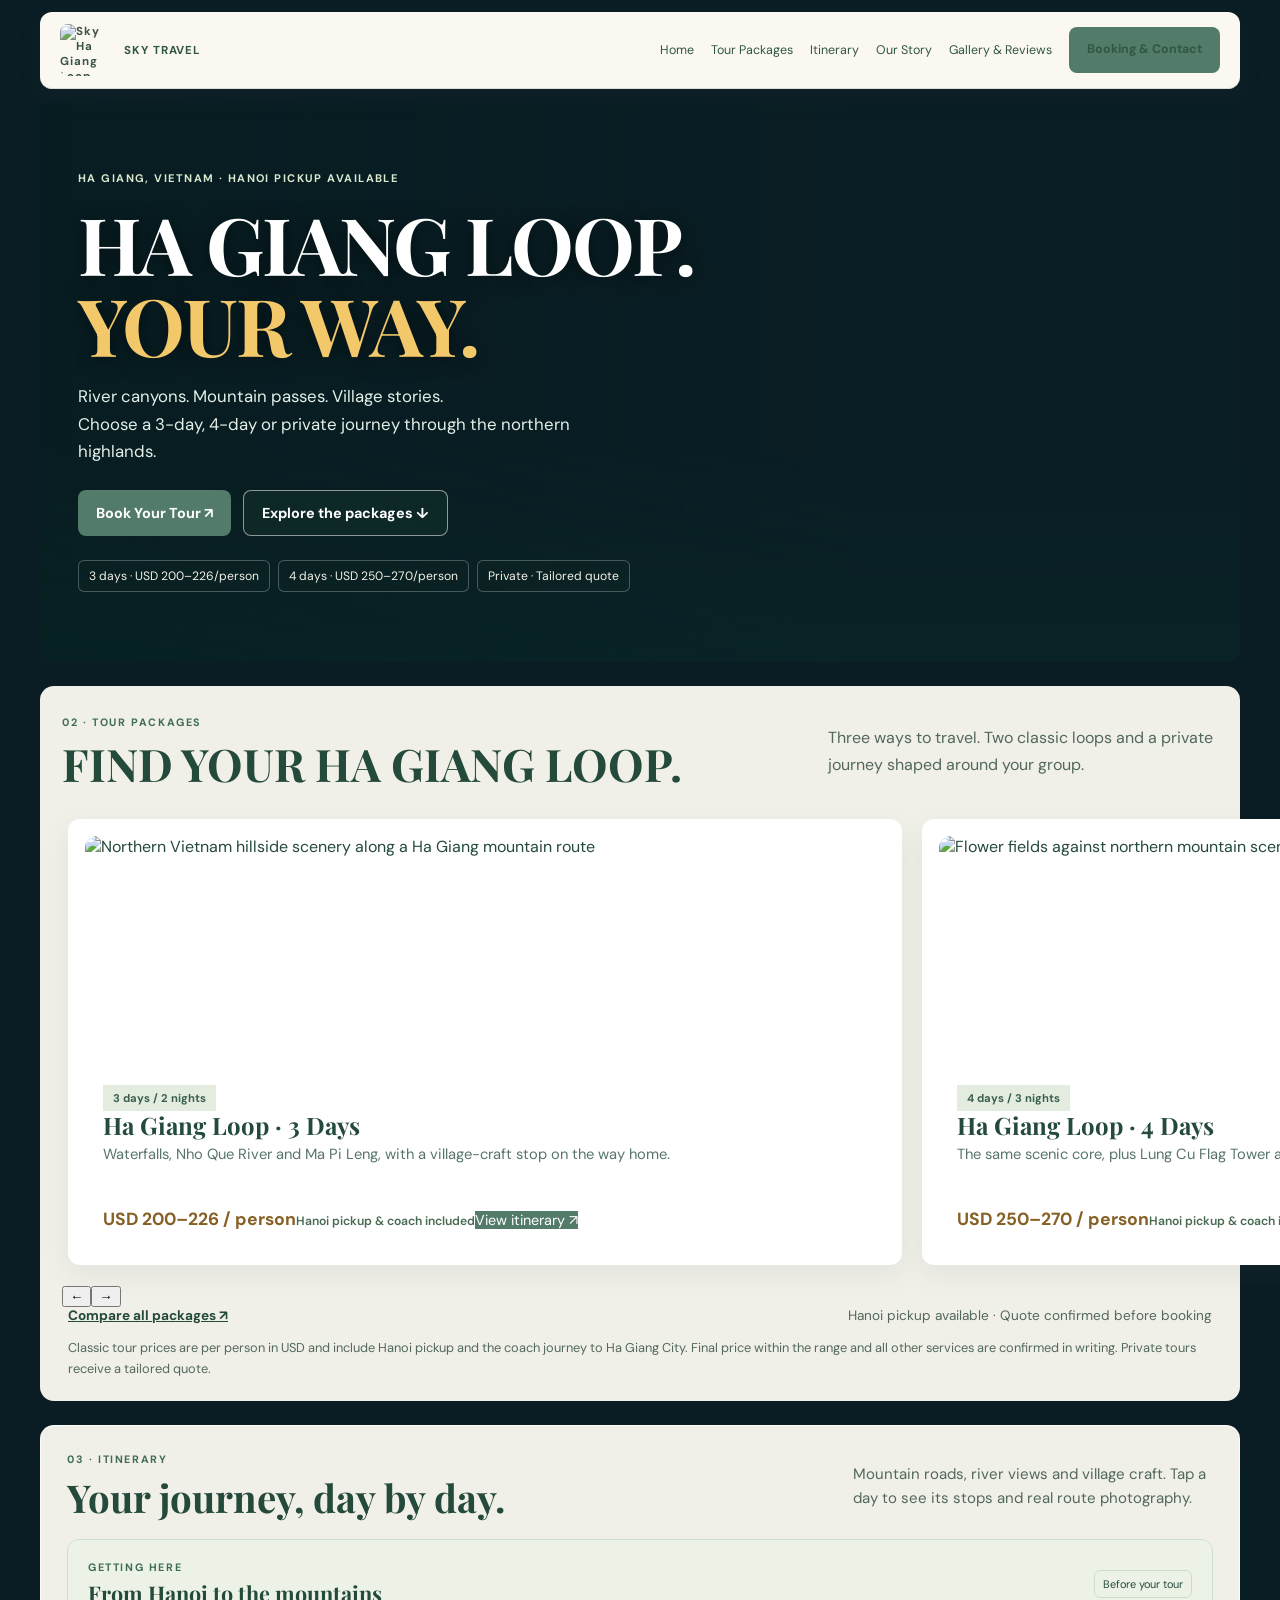
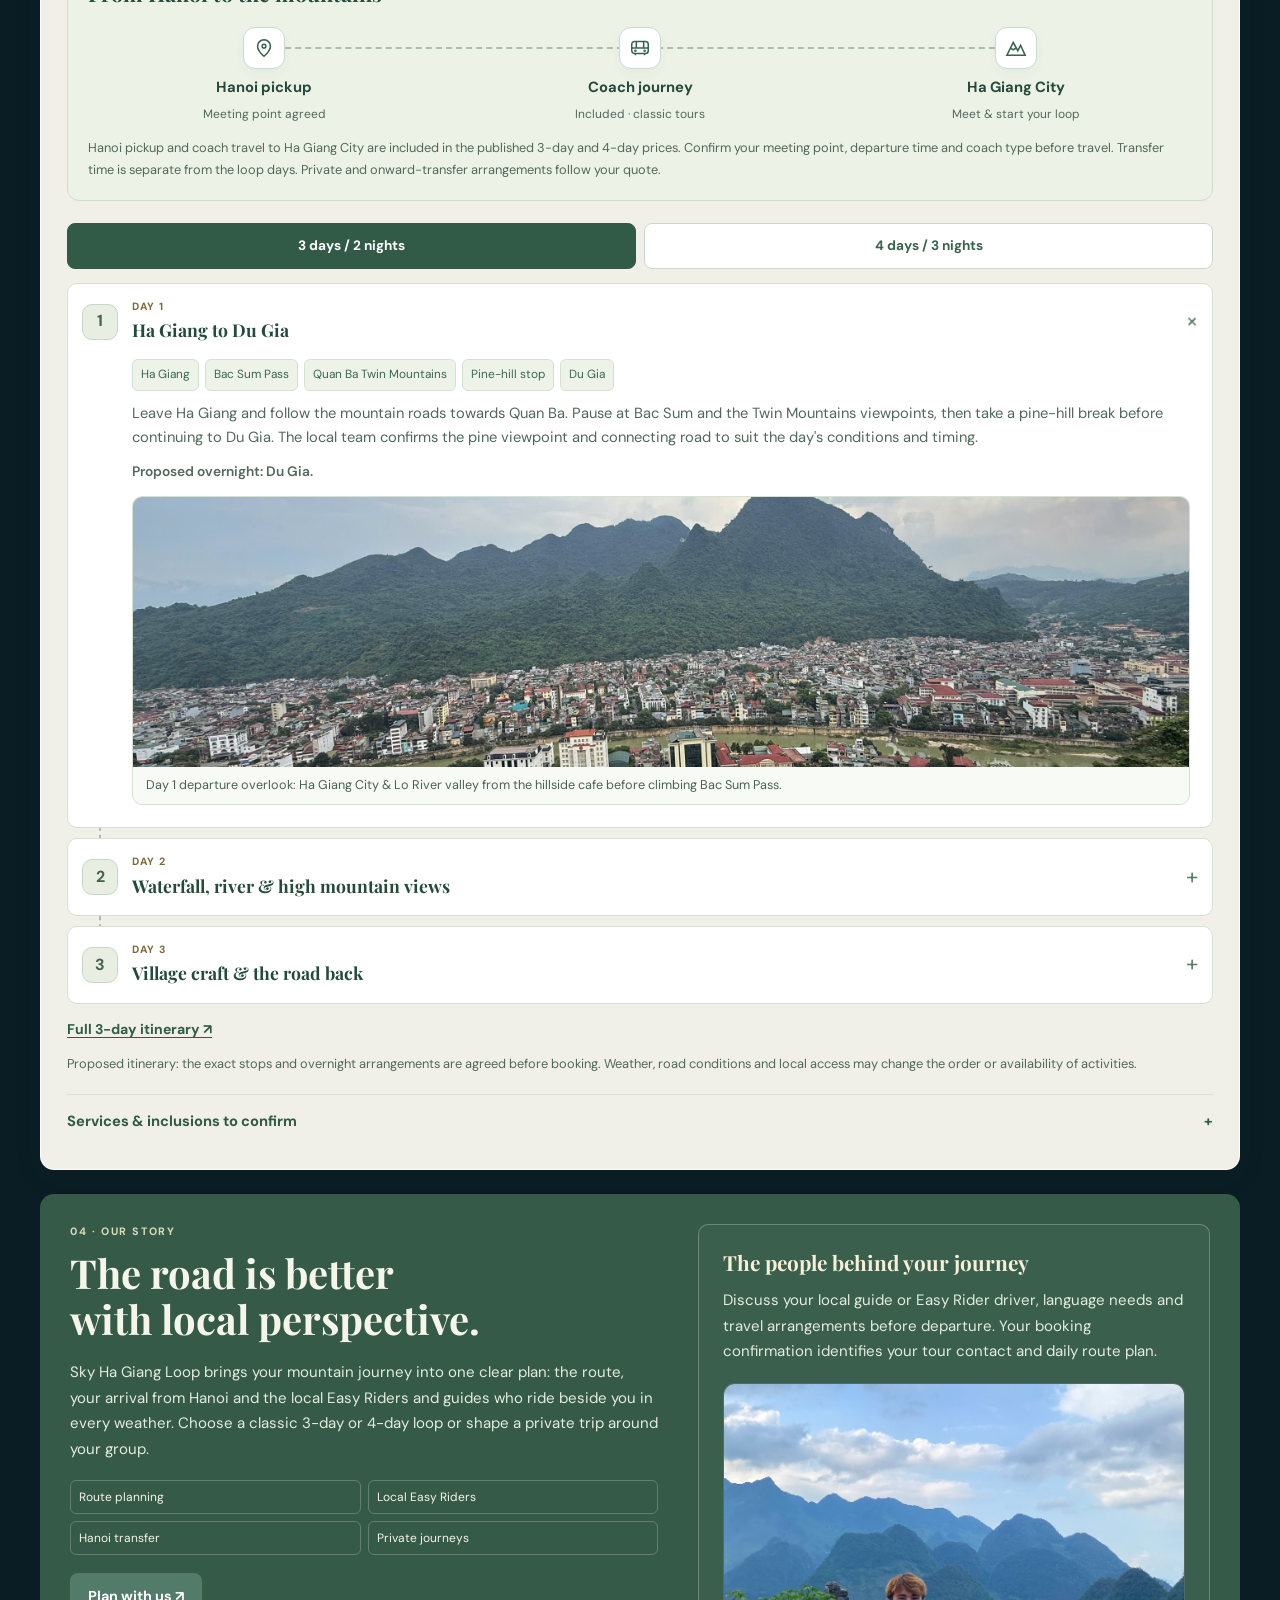
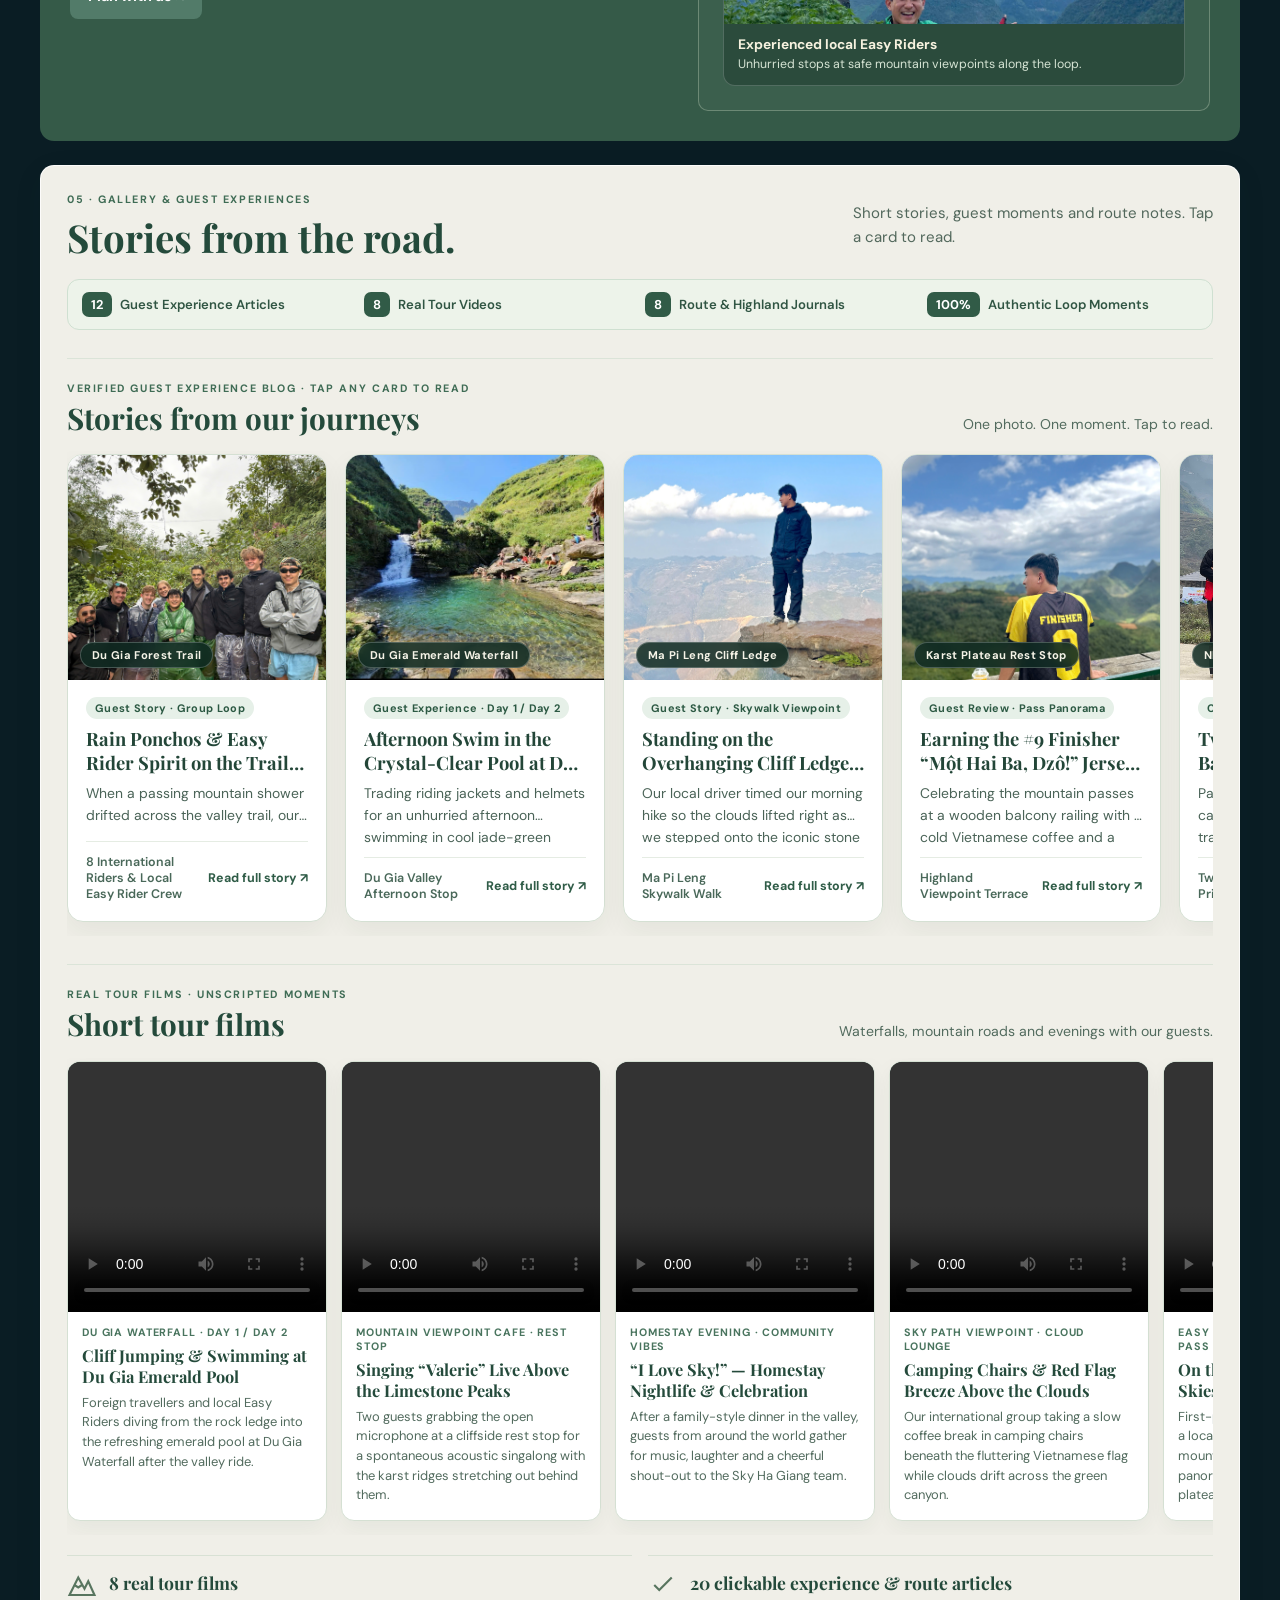
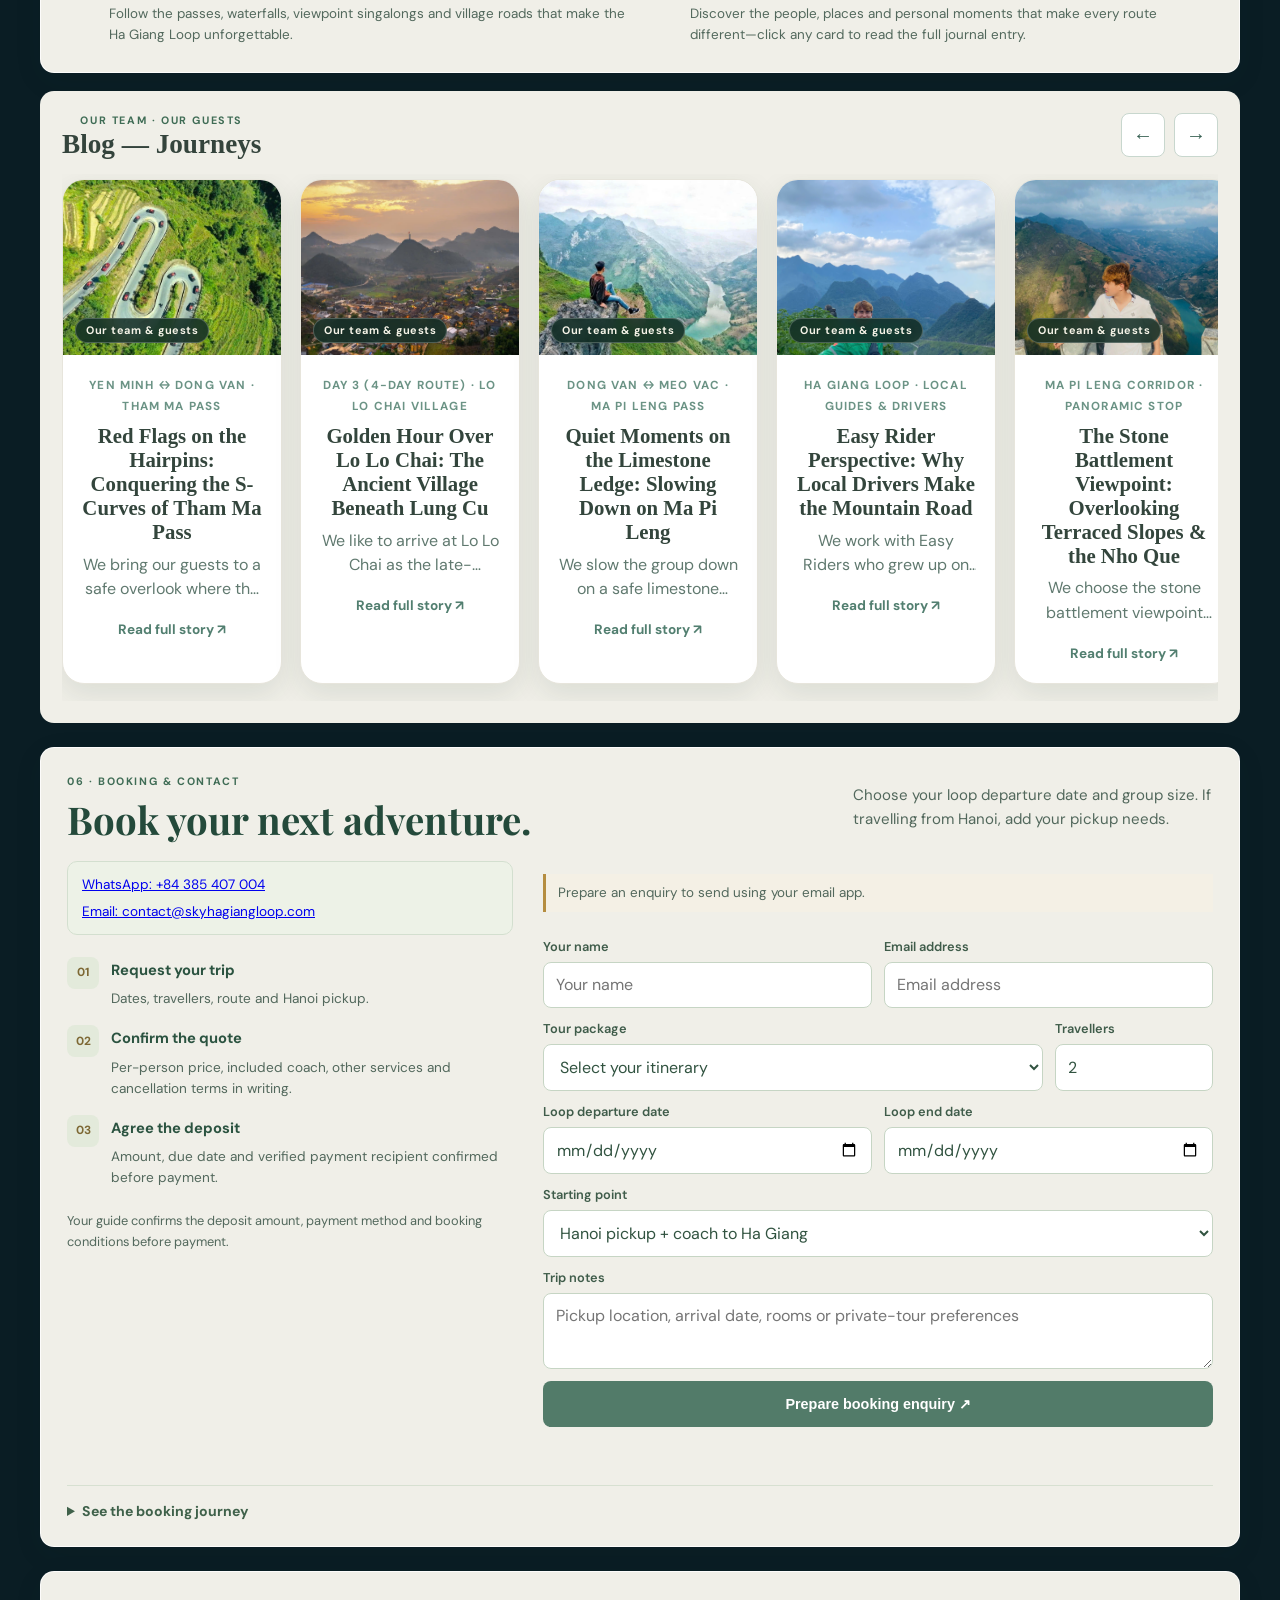
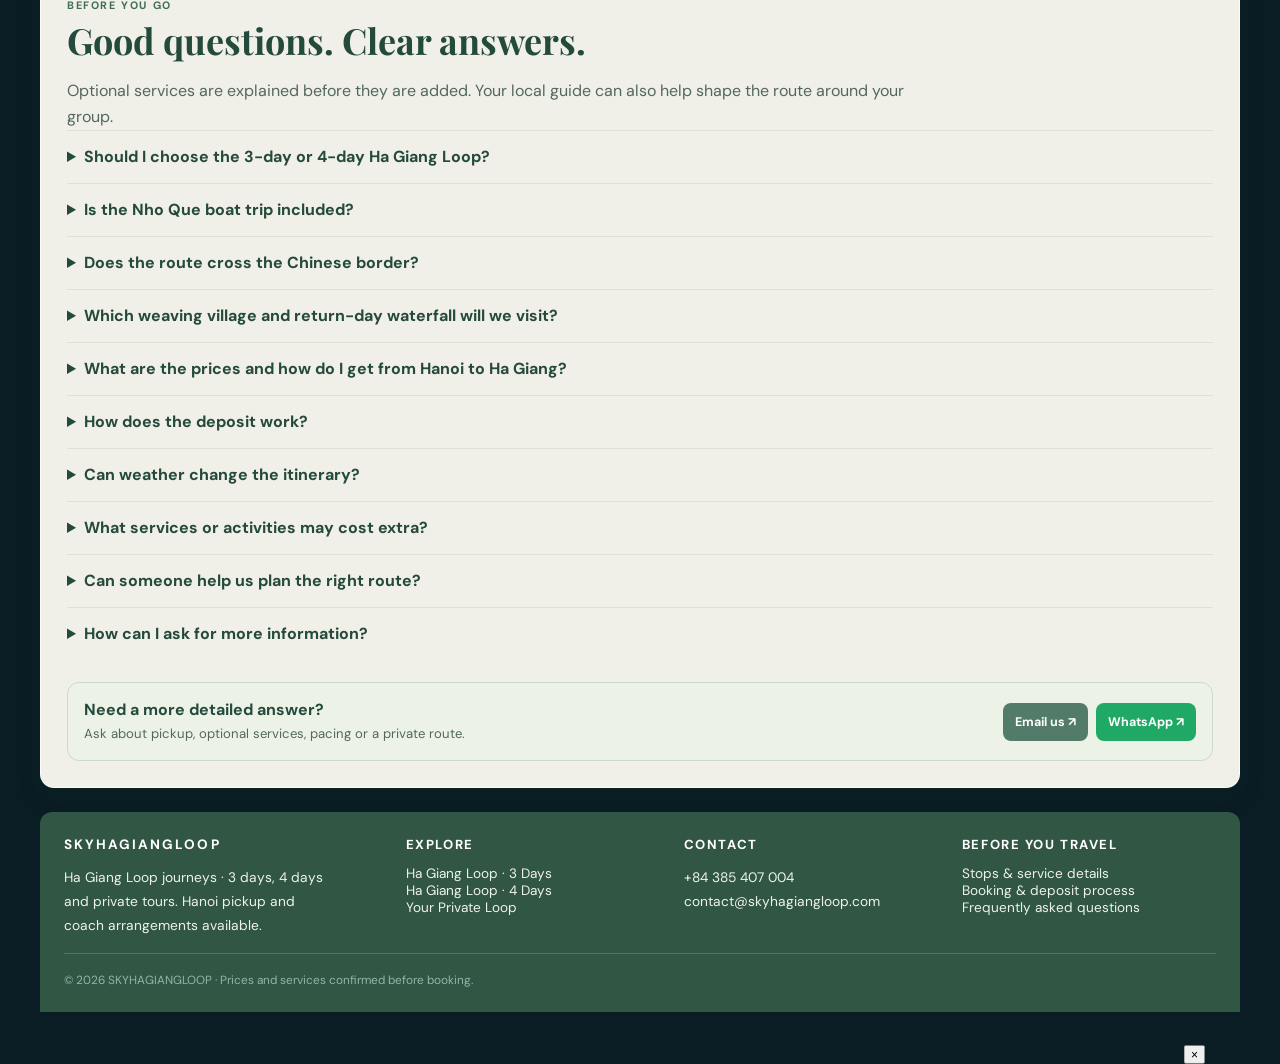
==== commit eeb99714: "Make experience stories compact horizontal rails" ====
--- a/index.html
+++ b/index.html
@@ -53,7 +53,7 @@
 </article><article class="package-card" data-package-index="2">
   <img class="tour-card-image" src="assets/ha-giang-meadow-3d.jpg" alt="Mountain valley scenery for a private Ha Giang journey" width="800" height="533" loading="lazy" decoding="async">
   <div class="tour-card-body"><span class="tag">Flexible itinerary</span><h3>Your Private Loop</h3><p>Choose your dates, group and pace. Build a private version of the mountain loop.</p><strong>Tailored quote</strong><small>Services in your tailored quote</small><a class="tour-detail-trigger" href="ha-giang-private-tour.html">View itinerary <span aria-hidden="true">↗</span></a></div>
-</article></div><div class="tour-compare-link"><a href="packages.html">Compare all packages ↗</a><span>Hanoi pickup available · Quote confirmed before booking</span></div><p class="package-price-note">Classic tour prices are per person in USD and include Hanoi pickup and the coach journey to Ha Giang City. Final price within the range and all other services are confirmed in writing. Private tours receive a tailored quote.</p></section><section id="itinerary" class="section wrap experience-section"><div class="surface"><header class="section-heading"><div><div class="kicker">03 · Itinerary</div><h2>Your journey, day by day.</h2></div><p>Mountain roads, river views and village craft. Tap a day to see its stops and real route photography.</p></header><div class="transfer-diagram motion-section" aria-labelledby="transfer-title"><div class="diagram-heading"><div><div class="kicker">Getting here</div><h3 id="transfer-title">From Hanoi to the mountains</h3></div><span class="mini-label">Before your tour</span></div><ol class="transfer-stops" aria-label="Hanoi pickup, coach to Ha Giang, then begin the loop"><li><svg viewBox="0 0 24 24" aria-hidden="true" focusable="false"><path d="M19 10c0 5-7 11-7 11S5 15 5 10a7 7 0 1 1 14 0Z"/><circle cx="12" cy="10" r="2"/></svg><strong>Hanoi pickup</strong><span>Meeting point agreed</span></li><li><svg viewBox="0 0 24 24" aria-hidden="true" focusable="false"><rect x="3" y="5" width="18" height="13" rx="3"/><path d="M3 12h18M8 5v7m8-7v7M7 18v2m10-2v2"/><circle cx="7" cy="15" r=".6"/><circle cx="17" cy="15" r=".6"/></svg><strong>Coach journey</strong><span>Included · classic tours</span></li><li><svg viewBox="0 0 24 24" aria-hidden="true" focusable="false"><path d="m2 20 7-14 5 9 3-6 5 11H2Zm4-8 3 2 3-2"/></svg><strong>Ha Giang City</strong><span>Meet &amp; start your loop</span></li></ol><p class="small-note">Hanoi pickup and coach travel to Ha Giang City are included in the published 3-day and 4-day prices. Confirm your meeting point, departure time and coach type before travel. Transfer time is separate from the loop days. Private and onward-transfer arrangements follow your quote.</p></div><div class="route-switch" role="group" aria-label="Choose itinerary"><button type="button" data-route-select="ha-giang-loop-3-days" aria-pressed="true" aria-controls="plan-3">3 days / 2 nights</button><button type="button" data-route-select="ha-giang-loop-4-days" aria-pressed="false" aria-controls="plan-4">4 days / 3 nights</button></div><div class="itinerary-plan" id="plan-3" data-route="ha-giang-loop-3-days"><ol class="day-diagram" aria-label="3 days / 2 nights daily stops"><li><details class="day-node" open><summary><span class="node-dot">1</span><span><b>Day 1</b><strong>Ha Giang to Du Gia</strong></span><span class="node-toggle" aria-hidden="true">+</span></summary><div class="node-copy"><ul class="stop-chips"><li>Ha Giang</li><li>Bac Sum Pass</li><li>Quan Ba Twin Mountains</li><li>Pine-hill stop</li><li>Du Gia</li></ul><p>Leave Ha Giang and follow the mountain roads towards Quan Ba. Pause at Bac Sum and the Twin Mountains viewpoints, then take a pine-hill break before continuing to Du Gia. The local team confirms the pine viewpoint and connecting road to suit the day&#39;s conditions and timing.</p><p class="day-stay">Proposed overnight: Du Gia.</p><figure class="day-node-visual"><img src="assets/up/2aOboR4nX3DvgQuGYIuqn55B9IZCINiQXQj4vWF6.jpg" alt="Panoramic view of Ha Giang City and Lo River framed by twin limestone peaks before ascending Bac Sum Pass" width="800" height="533" loading="lazy"><figcaption>Day 1 departure overlook: Ha Giang City &amp; Lo River valley from the hillside cafe before climbing Bac Sum Pass.</figcaption></figure></div></details></li><li><details class="day-node"><summary><span class="node-dot">2</span><span><b>Day 2</b><strong>Waterfall, river &amp; high mountain views</strong></span><span class="node-toggle" aria-hidden="true">+</span></summary><div class="node-copy"><ul class="stop-chips"><li>Du Gia Waterfall</li><li>Nho Que River</li><li>Ma Pi Leng Pass</li><li>Skywalk</li><li>Dong Van</li></ul><p>Start with Du Gia Waterfall, then continue towards the Nho Que River and Ma Pi Leng area. River access and pass viewpoints are sequenced locally to allow time for the descent and return. A boat trip is an option to confirm in the quote, not an automatic inclusion. Add a Skywalk viewpoint walk only when local access, weather and the group&#39;s ability allow; finish in Dong Van.</p><p class="day-stay">Proposed overnight: Dong Van. This is the most activity-heavy day.</p><figure class="day-node-visual"><img src="assets/up/2aOboR4neEi41uaKBuuoYd0MHHfi9zgsg5YXaK36.jpg" alt="Aerial view looking deep into Tu San Canyon with tour boats gliding along the emerald Nho Que River" width="800" height="533" loading="lazy"><figcaption>Day 2 highlight: Wooden boats cruising between the sheer limestone walls of Tu San Canyon on the Nho Que River.</figcaption></figure></div></details></li><li><details class="day-node"><summary><span class="node-dot">3</span><span><b>Day 3</b><strong>Village craft &amp; the road back</strong></span><span class="node-toggle" aria-hidden="true">+</span></summary><div class="node-copy"><ul class="stop-chips"><li>Dong Van</li><li>Tham Ma Pass</li><li>Yen Minh</li><li>Weaving village</li><li>Waterfall stop</li><li>Ha Giang</li></ul><p>Return via Tham Ma Pass and Yen Minh. Lung Tam is the proposed weaving-village visit in the Quan Ba area, offering a chance to learn about Hmong hemp textiles and handweaving when the workshop is open. A final waterfall stop is subject to a suitable location and time on the return route, agreed before booking. Finish in Ha Giang and arrange onward-transfer timing separately.</p><p class="day-stay">Finish: Ha Giang. No overnight stay included in this itinerary after the return.</p><figure class="day-node-visual"><img src="assets/up/2aOboR4neDnRmHrIrHf9SFSOWCgXzRnKGohCTBBo.jpg" alt="High aerial view of the winding serpentine hairpins of Tham Ma and Nine-Turn Pass in Ha Giang" width="800" height="533" loading="lazy"><figcaption>Day 3 return route: The iconic serpentine hairpins of Tham Ma Pass leading back toward Yen Minh and Quan Ba.</figcaption></figure></div></details></li></ol><a class="text-link" href="ha-giang-loop-3-days.html">Full 3-day itinerary ↗</a></div><div class="itinerary-plan" id="plan-4" data-route="ha-giang-loop-4-days" hidden><ol class="day-diagram" aria-label="4 days / 3 nights daily stops"><li><details class="day-node" open><summary><span class="node-dot">1</span><span><b>Day 1</b><strong>Ha Giang, Quan Ba &amp; Duong Thuong</strong></span><span class="node-toggle" aria-hidden="true">+</span></summary><div class="node-copy"><ul class="stop-chips"><li>Ha Giang</li><li>Bac Sum Pass</li><li>Quan Ba Twin Mountains</li><li>Duong Thuong</li><li>Du Gia</li></ul><p>Begin in Ha Giang and climb towards Bac Sum Pass and the Quan Ba Twin Mountains. A pine-hill stop offers a change of pace before the valley roads through Duong Thuong and the onward journey to Du Gia. The local team confirms the exact pine viewpoint and road connection before departure.</p><p class="day-stay">Proposed overnight: Du Gia.</p><figure class="day-node-visual"><img src="assets/up/2aOboR4nfx6yqx8NIg0bv3lhQpX4dx0VwN0wFhxY.jpg" alt="Morning sunbeams breaking through mist over Quan Ba Twin Mountains and green rice paddies" width="800" height="533" loading="lazy"><figcaption>Day 1 highland ascent: First morning sunlight breaking over the Quan Ba Twin Mountains and valley fields.</figcaption></figure></div></details></li><li><details class="day-node"><summary><span class="node-dot">2</span><span><b>Day 2</b><strong>Du Gia to the Nho Que &amp; Ma Pi Leng area</strong></span><span class="node-toggle" aria-hidden="true">+</span></summary><div class="node-copy"><ul class="stop-chips"><li>Du Gia Waterfall</li><li>Nho Que River</li><li>Ma Pi Leng Pass</li><li>Skywalk</li><li>Dong Van</li></ul><p>Visit Du Gia Waterfall, then travel towards the dramatic river-and-pass scenery around Ma Pi Leng. The Nho Que visit, optional boat arrangements and viewpoint stops are timed together to avoid a rushed river descent. A Skywalk visit is conditional on access, conditions and suitable ability. Continue to Dong Van for the proposed second night.</p><p class="day-stay">Proposed overnight: Dong Van. Allow flexibility on this activity-heavy day.</p><figure class="day-node-visual"><img src="assets/up/2aOboR4nYXAhlFLzAQjPqzh6JxzrtBoS6Ek4ykoC.jpg" alt="Sunny Ma Pi Leng Pass canyon overlook showing the turquoise Nho Que River winding between steep cliffs" width="800" height="533" loading="lazy"><figcaption>Day 2 canyon pass: Looking down from the Ma Pi Leng ridge at the jade curve of the Nho Que River.</figcaption></figure></div></details></li><li><details class="day-node"><summary><span class="node-dot">3</span><span><b>Day 3</b><strong>Lung Cu &amp; the northern frontier</strong></span><span class="node-toggle" aria-hidden="true">+</span></summary><div class="node-copy"><ul class="stop-chips"><li>Dong Van</li><li>Lung Cu Flag Tower</li><li>Vietnam-side border viewpoint</li><li>Tham Ma Pass</li><li>Yen Minh</li></ul><p>Head north towards Lung Cu Flag Tower for the frontier chapter of the journey. A locally permitted border viewpoint on the Vietnam side can be considered with the guide; this is not a crossing into China. Return towards Tham Ma Pass and Yen Minh, with the exact frontier stop agreed locally before booking.</p><p class="day-stay">Proposed overnight: Yen Minh.</p><figure class="day-node-visual"><img src="assets/up/2aOboR4neBu8HaTpqQFxSQdzSiMSmUi1olf2JaYC.jpg" alt="Aerial drone photograph of Lung Cu Flag Tower flying the Vietnamese red flag above northern frontier valleys" width="800" height="533" loading="lazy"><figcaption>Day 3 northern frontier: Lung Cu Flag Tower standing watch above terraced valleys and Lo Lo Chai village.</figcaption></figure></div></details></li><li><details class="day-node"><summary><span class="node-dot">4</span><span><b>Day 4</b><strong>Weaving traditions &amp; return to Ha Giang</strong></span><span class="node-toggle" aria-hidden="true">+</span></summary><div class="node-copy"><ul class="stop-chips"><li>Yen Minh</li><li>Weaving village</li><li>Waterfall stop</li><li>Ha Giang</li></ul><p>Continue towards Quan Ba for the proposed Lung Tam weaving-village visit. Learn about Hmong hemp cloth and the patient work behind local textiles; workshop access is confirmed in advance. Include the requested final waterfall only once the team has confirmed a suitable location and time on the return route. Finish in Ha Giang, with any onward transfer arranged separately.</p><p class="day-stay">Finish: Ha Giang. No border crossing is part of this tour.</p><figure class="day-node-visual"><img src="assets/up/2aOboR4neBu8HaTpqQFxSQS11NJTZ9eN8uw8Qj3Y.jpg" alt="Golden sunset clouds glowing over green mountains and the winding river valley in Ha Giang" width="800" height="533" loading="lazy"><figcaption>Day 4 journey home: Warm late-afternoon clouds glowing across the highland valleys on the road back to Ha Giang.</figcaption></figure></div></details></li></ol><a class="text-link" href="ha-giang-loop-4-days.html">Full 4-day itinerary ↗</a></div><p class="small-note">Proposed itinerary: the exact stops and overnight arrangements are agreed before booking. Weather, road conditions and local access may change the order or availability of activities.</p><details class="service-disclosure"><summary>Services &amp; inclusions to confirm <span aria-hidden="true">+</span></summary><p class="small-note">Hanoi pickup and coach travel are included in the classic tour prices. Your quote confirms all other services below.</p><div class="service-grid"><article><span class="service-number">01</span><h4>Hanoi pickup &amp; coach · included</h4><p>Included in the published 3-day and 4-day prices. Pickup point, coach type and departure time are confirmed before travel; private arrangements follow your quote.</p></article><article><span class="service-number">02</span><h4>On-tour travel &amp; guide</h4><p>Choose your preferred arrangement. Vehicle, driver or guide and language support are agreed in the quote.</p></article><article><span class="service-number">03</span><h4>Stays &amp; meals</h4><p>Overnight bases follow the itinerary. Exact rooms, properties and meals are confirmed before booking.</p></article><article><span class="service-number">04</span><h4>Tickets &amp; experiences</h4><p>Boat rides, admission fees, workshop access and insurance terms must be itemised in your confirmation.</p></article></div></details></div></section><section id="story" class="section wrap experience-section"><div class="story-surface motion-section"><div><div class="kicker">04 · Our story</div><h2>The road is better<br>with local perspective.</h2><p>Sky Ha Giang Loop brings your mountain journey into one clear plan: the route, your arrival from Hanoi and the local Easy Riders and guides who ride beside you in every weather. Choose a classic 3-day or 4-day loop or shape a private trip around your group.</p><div class="story-pillars"><span>Route planning</span><span>Local Easy Riders</span><span>Hanoi transfer</span><span>Private journeys</span></div><a class="pill story-cta" href="#contact">Plan with us ↗</a></div><div class="team-services"><h3>The people behind your journey</h3><p>Discuss your local guide or Easy Rider driver, language needs and travel arrangements before departure. Your booking confirmation identifies your tour contact and daily route plan.</p><figure class="story-single-feature"><img src="assets/up/2aOboR4nagcfVadJvbIbYVY5KVWCnYg5IJmLqdnM.jpg" alt="Local rider in green jacket and riding gloves smiling with arms open above a winding mountain pass" width="720" height="540" loading="lazy"><figcaption><strong>Experienced local Easy Riders</strong><span>Unhurried stops at safe mountain viewpoints along the loop.</span></figcaption></figure></div></div></section><section id="gallery" class="section wrap experience-section"><div class="surface"><header class="section-heading"><div><div class="kicker">05 · Gallery &amp; guest experiences</div><h2>Real stories from the Ha Giang Loop.</h2></div><p>Tap any guest experience article below to read the full story, or watch our unscripted road films from Du Gia, Nho Que, Ma Pi Leng and Lung Cu.</p></header><div class="experience-stats-bar" aria-label="Experience highlights"><span><strong>12</strong> Guest Experience Articles</span><span><strong>8</strong> Real Tour Videos</span><span><strong>8</strong> Route &amp; Highland Journals</span><span><strong>100%</strong> Authentic Loop Moments</span></div><div class="experience-block-head"><div><div class="kicker">Verified guest experience blog · Tap any card to read</div><h3>12 real traveller stories from the passes, rivers &amp; villages</h3></div><p>Each article focuses on one distinct moment from the loop with a single cover photograph. Click any card to open and read the full story.</p></div><div class="review-stories-grid"><article class="review-blog-card" data-blog-post="du-gia-rain-trail" tabindex="0" role="button" aria-label="Read full story: Rain Ponchos &amp; Easy Rider Spirit on the Trail to Du Gia"><figure class="review-blog-cover"><img src="assets/up/2aOboR4nWeTJ7gB43eEuhXha6aSRwRuzxtnWBrgu.jpg" alt="Group of eight international travellers and local Easy Rider guide smiling in colorful rain ponchos on a lush forest trail" width="720" height="520" loading="lazy"><span class="review-blog-route">Du Gia Forest Trail</span></figure><div class="review-story-body"><div class="review-story-meta"><span class="review-badge">Guest Story · Group Loop</span></div><h4>Rain Ponchos &amp; Easy Rider Spirit on the Trail to Du Gia</h4><p>When a passing mountain shower drifted across the valley trail, our local Easy Riders handed out colorful ponchos and kept the whole group of eight laughing together.</p><div class="review-story-footer"><strong>8 International Riders &amp; Local Easy Rider Crew</strong><span class="review-read-trigger">Read full story ↗</span></div></div></article><article class="review-blog-card" data-blog-post="du-gia-waterfall-swim" tabindex="0" role="button" aria-label="Read full story: Afternoon Swim in the Crystal-Clear Pool at Du Gia Waterfall"><figure class="review-blog-cover"><img src="assets/up/2aOboR4nfO5xPDgOU0G5mLtJY1ZVEL78WvIAU1Ls.jpg" alt="Travellers swimming and relaxing on natural rocks in the crystal-clear emerald pool at Du Gia Waterfall" width="720" height="520" loading="lazy"><span class="review-blog-route">Du Gia Emerald Waterfall</span></figure><div class="review-story-body"><div class="review-story-meta"><span class="review-badge">Guest Experience · Day 1 / Day 2</span></div><h4>Afternoon Swim in the Crystal-Clear Pool at Du Gia Waterfall</h4><p>Trading riding jackets and helmets for an unhurried afternoon swimming in cool jade-green mountain water right beneath the forest cascade.</p><div class="review-story-footer"><strong>Du Gia Valley Afternoon Stop</strong><span class="review-read-trigger">Read full story ↗</span></div></div></article><article class="review-blog-card" data-blog-post="ma-pi-leng-cliff-rock" tabindex="0" role="button" aria-label="Read full story: Standing on the Overhanging Cliff Ledge Above Ma Pi Leng Gorge"><figure class="review-blog-cover"><img src="assets/up/2aOboR4nYY6yBNcvdmh6PWhFPYpfmpADRdrlka5Q.jpg" alt="Traveller standing confidently on the overhanging Ma Pi Leng cliff rock under a blue sky with the Nho Que River canyon below" width="720" height="520" loading="lazy"><span class="review-blog-route">Ma Pi Leng Cliff Ledge</span></figure><div class="review-story-body"><div class="review-story-meta"><span class="review-badge">Guest Story · Skywalk Viewpoint</span></div><h4>Standing on the Overhanging Cliff Ledge Above Ma Pi Leng Gorge</h4><p>Our local driver timed our morning hike so the clouds lifted right as we stepped onto the iconic stone ledge high above the Nho Que canyon.</p><div class="review-story-footer"><strong>Ma Pi Leng Skywalk Walk</strong><span class="review-read-trigger">Read full story ↗</span></div></div></article><article class="review-blog-card" data-blog-post="finisher-jersey-viewpoint" tabindex="0" role="button" aria-label="Read full story: Earning the #9 Finisher “Một Hai Ba, Dzô!” Jersey Over Iced Coffee"><figure class="review-blog-cover"><img src="assets/up/2aOboR4nWwP7uSFESiAGGshlHN0s71HFXYNr1qiW.jpg" alt="Traveller wearing a black and yellow #9 FINISHER MOT HAI BA DZO jersey holding an iced coffee at a mountain viewpoint railing" width="720" height="520" loading="lazy"><span class="review-blog-route">Karst Plateau Rest Stop</span></figure><div class="review-story-body"><div class="review-story-meta"><span class="review-badge">Guest Review · Pass Panorama</span></div><h4>Earning the #9 Finisher “Một Hai Ba, Dzô!” Jersey Over Iced Coffee</h4><p>Celebrating the mountain passes at a wooden balcony railing with a cold Vietnamese coffee and a horizon of a thousand limestone peaks.</p><div class="review-story-footer"><strong>Highland Viewpoint Terrace</strong><span class="review-read-trigger">Read full story ↗</span></div></div></article><article class="review-blog-card" data-blog-post="nho-que-0km-couples" tabindex="0" role="button" aria-label="Read full story: Two Couples &amp; the Bamboo Khèn Flute at the Nho Que 0Km Milestone"><figure class="review-blog-cover"><img src="assets/up/2aOboR4nad6dVkAjoiD1dSHjGYDX9jcGen8rtiMa.jpg" alt="Two couples wearing traditional embroidered Hmong outfits and holding a bamboo khen flute at the Nho Que 0Km milestone" width="720" height="520" loading="lazy"><span class="review-blog-route">Nho Que 0Km Milestone</span></figure><div class="review-story-body"><div class="review-story-meta"><span class="review-badge">Couples Story · Cultural Stop</span></div><h4>Two Couples &amp; the Bamboo Khèn Flute at the Nho Que 0Km Milestone</h4><p>Pausing together before the canyon descent to wear traditional red-and-black embroidered Hmong attire beside the Nho Que 0Km stone marker.</p><div class="review-story-footer"><strong>Two Couples Private Journey</strong><span class="review-read-trigger">Read full story ↗</span></div></div></article><article class="review-blog-card" data-blog-post="hmong-silver-brocade" tabindex="0" role="button" aria-label="Read full story: Hand-Embroidered Hmong Brocade &amp; Silver Jewelry in the Mist"><figure class="review-blog-cover"><img src="assets/up/2aOboR4naWkkZJT5h9dEFgVZUR6ZrEfMcHUbOWIK.jpg" alt="Young man and woman in traditional Hmong dress and silver necklace smiling beside the Nho Que 0Km stone marker" width="720" height="520" loading="lazy"><span class="review-blog-route">Nho Que 0Km &amp; Weaving Villages</span></figure><div class="review-story-body"><div class="review-story-meta"><span class="review-badge">Cultural Experience · Highland Craft</span></div><h4>Hand-Embroidered Hmong Brocade &amp; Silver Jewelry in the Mist</h4><p>A closer look at the pleated skirts, woven patterns and traditional silver necklaces that carry centuries of highland identity.</p><div class="review-story-footer"><strong>Cultural Portrait Experience</strong><span class="review-read-trigger">Read full story ↗</span></div></div></article><article class="review-blog-card" data-blog-post="tu-san-canyon-bow" tabindex="0" role="button" aria-label="Read full story: Sitting on the Bow Entering the 800-Meter Walls of Tu San Canyon"><figure class="review-blog-cover"><img src="assets/up/2aOboR4nYmzABAwyMILBDrp4hM8KFcVBqE0ZIJpw.jpg" alt="Traveller in a black windbreaker sitting on the green bow of a boat entering the vertical limestone cliffs of Tu San Canyon" width="720" height="520" loading="lazy"><span class="review-blog-route">Tu San Gorge · Nho Que River</span></figure><div class="review-story-body"><div class="review-story-meta"><span class="review-badge">Guest Experience · Canyon Cruise</span></div><h4>Sitting on the Bow Entering the 800-Meter Walls of Tu San Canyon</h4><p>Down on the water, the scale of the landscape transforms completely as your wooden boat glides between sheer vertical limestone cliffs.</p><div class="review-story-footer"><strong>Tu San Canyon Boat Excursion</strong><span class="review-read-trigger">Read full story ↗</span></div></div></article><article class="review-blog-card" data-blog-post="nho-que-emerald-cruise" tabindex="0" role="button" aria-label="Read full story: First-Person on the Jade Waters of the Nho Que River"><figure class="review-blog-cover"><img src="assets/up/2aOboR4neEcIR8AbCOQjT58KrmoOr7kew7Q8ZPRg.jpg" alt="First-person view from the orange bow of a wooden boat gliding across the emerald green Nho Que River" width="720" height="520" loading="lazy"><span class="review-blog-route">Nho Que Emerald Waterway</span></figure><div class="review-story-body"><div class="review-story-meta"><span class="review-badge">River Story · Day 2 Highlight</span></div><h4>First-Person on the Jade Waters of the Nho Que River</h4><p>How our local guide sequenced the descent to the boat pier so we could glide across calm, glass-like emerald water without the midday rush.</p><div class="review-story-footer"><strong>Nho Que River Boat Ride</strong><span class="review-read-trigger">Read full story ↗</span></div></div></article><article class="review-blog-card" data-blog-post="lung-cu-motorbike-lineup" tabindex="0" role="button" aria-label="Read full story: Parking Our Motorbike Convoy Below Lung Cu Flag Tower on Day 3"><figure class="review-blog-cover"><img src="assets/up/2aOboR4naL7KDqIpcAUfw65EPCYylMSOvk35xVpI.jpg" alt="Traveller looking up at Lung Cu Flag Tower with a row of tour motorbikes parked at the base" width="720" height="520" loading="lazy"><span class="review-blog-route">Base of Lung Cu Flag Tower</span></figure><div class="review-story-body"><div class="review-story-meta"><span class="review-badge">4-Day Route · Northern Frontier</span></div><h4>Parking Our Motorbike Convoy Below Lung Cu Flag Tower on Day 3</h4><p>Why choosing the 4-day itinerary for the dedicated northern frontier ride to Dragon Mountain was the best decision of our trip.</p><div class="review-story-footer"><strong>4-Day Frontier Riders</strong><span class="review-read-trigger">Read full story ↗</span></div></div></article><article class="review-blog-card" data-blog-post="lung-cu-red-flag-summit" tabindex="0" role="button" aria-label="Read full story: Arms Wide Open Beneath the Red Flag in the Northern Mist"><figure class="review-blog-cover"><img src="assets/up/2aOboR4nYfBtl3HlbigCsFDvthVrKtbioLT1JLdY.jpg" alt="Traveller smiling with arms wide open beneath the red Vietnamese flag against misty mountain peaks" width="720" height="520" loading="lazy"><span class="review-blog-route">Lung Cu Summit Viewpoint</span></figure><div class="review-story-body"><div class="review-story-meta"><span class="review-badge">Frontier Experience · Far North</span></div><h4>Arms Wide Open Beneath the Red Flag in the Northern Mist</h4><p>Climbing the stone stairway to stand beneath the 54-square-meter Vietnamese flag as cool mountain clouds drifted across the border ridges.</p><div class="review-story-footer"><strong>Lung Cu Summit Climb</strong><span class="review-read-trigger">Read full story ↗</span></div></div></article><article class="review-blog-card" data-blog-post="honda-winner-150-couple" tabindex="0" role="button" aria-label="Read full story: Riding the Misty Passes Together on the Red Honda Winner 150"><figure class="review-blog-cover"><img src="assets/up/2aOboR4naZCz5GrwgowRXTTsTeivbB0n5Glf1h0i.jpg" alt="Couple in helmets and pink scarf posing playfully on a red Honda Winner GTR 150 motorbike on a misty mountain pass" width="720" height="520" loading="lazy"><span class="review-blog-route">Highland Pass Pull-Off</span></figure><div class="review-story-body"><div class="review-story-meta"><span class="review-badge">Couple Story · On the Passes</span></div><h4>Riding the Misty Passes Together on the Red Honda Winner 150</h4><p>Helmets on, warm scarves wrapped tight, and plenty of relaxed stops along the ridge whenever the mountain views opened up.</p><div class="review-story-footer"><strong>Couple Motorbike Journey</strong><span class="review-read-trigger">Read full story ↗</span></div></div></article><article class="review-blog-card" data-blog-post="cloud-hunting-camping-chair" tabindex="0" role="button" aria-label="Read full story: Front-Row Camping Chairs Above a Sweeping Sea of Clouds"><figure class="review-blog-cover"><img src="assets/up/2aOboR4naNPuJg4QmkmtYyOLcDeowu2vDHqpvaBU.jpg" alt="Traveller relaxing in a green camping chair with drinks on a small table overlooking a sea of white clouds" width="720" height="520" loading="lazy"><span class="review-blog-route">High Ridge Cloud Cafe</span></figure><div class="review-story-body"><div class="review-story-meta"><span class="review-badge">Slow Travel · Cloud Hunting</span></div><h4>Front-Row Camping Chairs Above a Sweeping Sea of Clouds</h4><p>Whenever a morning cloud inversion filled the valley below the road, our drivers pulled over so we could sit back with a drink and watch the mist.</p><div class="review-story-footer"><strong>Morning Cloud-Hunting Stop</strong><span class="review-read-trigger">Read full story ↗</span></div></div></article></div><div class="experience-block-head video-block-head"><div><div class="kicker">Real tour films · Unscripted moments</div><h3>Watch the passes, waterfalls &amp; homestay nights in motion</h3></div><p>From cliff jumping at Du Gia Waterfall and singing “Valerie” above the clouds to Easy Rider POV rides and drone flights over Tham Ma Pass.</p></div><div class="video-reels-grid"><article class="video-reel-card"><div class="video-reel-player"><video controls playsinline preload="metadata" src="assets/up/2aOboR4nYCmPrbf9WUDTmlga7Bo9NTEoHpOfFz72.mp4#t=0.5"></video></div><div class="video-reel-copy"><span class="video-reel-tag">Du Gia Waterfall · Day 1 / Day 2</span><h4>Cliff Jumping &amp; Swimming at Du Gia Emerald Pool</h4><p>Foreign travellers and local Easy Riders diving from the rock ledge into the refreshing emerald pool at Du Gia Waterfall after the valley ride.</p></div></article><article class="video-reel-card"><div class="video-reel-player"><video controls playsinline preload="metadata" src="assets/up/2aOboR4nZB33dBhoTr8qtT1JXgM1tDiQ6mdemOZ6.mp4#t=0.5"></video></div><div class="video-reel-copy"><span class="video-reel-tag">Mountain Viewpoint Cafe · Rest Stop</span><h4>Singing “Valerie” Live Above the Limestone Peaks</h4><p>Two guests grabbing the open microphone at a cliffside rest stop for a spontaneous acoustic singalong with the karst ridges stretching out behind them.</p></div></article><article class="video-reel-card"><div class="video-reel-player"><video controls playsinline preload="metadata" src="assets/up/2aOboR4nZBlmnr7yIZYdDWhpT7nTKDKCKuhp48wa.mp4#t=0.5"></video></div><div class="video-reel-copy"><span class="video-reel-tag">Homestay Evening · Community Vibes</span><h4>“I Love Sky!” — Homestay Nightlife &amp; Celebration</h4><p>After a family-style dinner in the valley, guests from around the world gather for music, laughter and a cheerful shout-out to the Sky Ha Giang team.</p></div></article><article class="video-reel-card"><div class="video-reel-player"><video controls playsinline preload="metadata" src="assets/up/2aOboR4nb0wdotbNklb4TZcYERubD64hMtOlK2am.mp4#t=0.5"></video></div><div class="video-reel-copy"><span class="video-reel-tag">Sky Path Viewpoint · Cloud Lounge</span><h4>Camping Chairs &amp; Red Flag Breeze Above the Clouds</h4><p>Our international group taking a slow coffee break in camping chairs beneath the fluttering Vietnamese flag while clouds drift across the green canyon.</p></div></article><article class="video-reel-card"><div class="video-reel-player"><video controls playsinline preload="metadata" src="assets/up/2aOboR4nZXHdiHhO9hj2oRjHXVSpSBp3SVE7YXfk.mp4#t=0.5"></video></div><div class="video-reel-copy"><span class="video-reel-tag">Easy Rider POV · Sunny Mountain Pass</span><h4>On the Back of the Bike: Clear Skies &amp; Open Valleys</h4><p>First-person pillion view riding behind a local Easy Rider along a sunlit mountain pass guardrail with panoramic views of the Dong Van plateau.</p></div></article><article class="video-reel-card"><div class="video-reel-player"><video controls playsinline preload="metadata" src="assets/up/2aOboR4naz2mGh2bgzxCf7Gnb3Z58InsfpsFHMJc.mp4#t=0.5"></video></div><div class="video-reel-copy"><span class="video-reel-tag">High Pass POV · Cloud Hunting</span><h4>Riding Straight Into the Rolling Mountain Mist</h4><p>Experiencing Ha Giang’s dramatic highland weather shifts as the motorbike glides along a high ridge road with clouds rolling directly over the peaks.</p></div></article><article class="video-reel-card"><div class="video-reel-player"><video controls playsinline preload="metadata" src="assets/up/2aOboR4nXS4uKJbLMd9VUCPOYts0F42fAYV0UtIO.mp4#t=0.5"></video></div><div class="video-reel-copy"><span class="video-reel-tag">Tham Ma Pass · Drone Reel</span><h4>From Above: The Legendary S-Curves Carved in Stone</h4><p>Vertical aerial footage looking straight down at the famous serpentine hairpins tucked deep between towering emerald canyon walls.</p></div></article><article class="video-reel-card"><div class="video-reel-player"><video controls playsinline preload="metadata" src="assets/up/2aOboR4nX9ALrdwLm8CRB4fYU8Mlxj4lRm8FmUN6.mp4#t=0.5"></video></div><div class="video-reel-copy"><span class="video-reel-tag">Highland Village Trail · Seasonal Blossoms</span><h4>Walking the Stone Path Through Blooming Valley Flowers</h4><p>A peaceful walk along a village stone path lined with blooming pink and purple highland flowers leading toward a traditional tiled-roof home.</p></div></article></div><div class="proof-status"><article><svg viewBox="0 0 24 24" aria-hidden="true" focusable="false"><path d="m2 20 7-14 5 9 3-6 5 11H2Zm4-8 3 2 3-2"/></svg><div><h3>8 real tour films</h3><p>Follow the passes, waterfalls, viewpoint singalongs and village roads that make the Ha Giang Loop unforgettable.</p></div></article><article><svg viewBox="0 0 24 24" aria-hidden="true" focusable="false"><path d="m5 12 4 4L19 6"/></svg><div><h3>20 clickable experience &amp; route articles</h3><p>Discover the people, places and personal moments that make every route different—click any card to read the full journal entry.</p></div></article></div></div><div id="discover" class="discover"><div class="head"><div><div class="kicker">Travel journal &amp; route articles</div><h2>Journeys &amp; Stories</h2></div></div><div class="discover-grid"><article><h3>Stories from the road</h3><p>Read first-hand experience articles matching our photos and videos from Du Gia, Nho Que, Ma Pi Leng, Lung Cu and Tham Ma.</p><a href="ha-giang-loop-3-days.html">Explore the loop</a></article></div></div></section><section id="contact" class="section wrap experience-section"><div class="surface booking-contact"><header class="section-heading"><div><div class="kicker">06 · Booking &amp; contact</div><h2>Book your next adventure.</h2></div><p>Choose your loop departure date and group size. If travelling from Hanoi, add your pickup needs.</p></header><div class="booking-layout"><div><div class="contact-channels"><a href="https://wa.me/84385407004" target="_blank" rel="noopener">WhatsApp: +84 385 407 004</a><a href="mailto:contact@skyhagiangloop.com">Email: contact@skyhagiangloop.com</a></div><ol class="deposit-flow"><li><span>01</span><div><strong>Request your trip</strong><p>Dates, travellers, route and Hanoi pickup.</p></div></li><li><span>02</span><div><strong>Confirm the quote</strong><p>Per-person price, included coach, other services and cancellation terms in writing.</p></div></li><li><span>03</span><div><strong>Agree the deposit</strong><p>Amount, due date and verified payment recipient confirmed before payment.</p></div></li></ol><p class="small-note">Your guide confirms the deposit amount, payment method and booking conditions before payment.</p></div><form class="form" id="form"><p class="contact-note contact-field-wide">Prepare an enquiry to send using your email app.</p><div class="contact-field"><label for="name">Your name</label><input id="name" name="name" autocomplete="name" required placeholder="Your name"></div><div class="contact-field"><label for="email">Email address</label><input id="email" name="email" autocomplete="email" type="email" required placeholder="Email address"></div><div class="contact-field contact-tour"><label for="package">Tour package</label><select id="package" name="package" required><option value="">Select your itinerary</option><option value="Ha Giang Loop · 3 days / 2 nights">Ha Giang Loop · 3 days / 2 nights</option><option value="Ha Giang Loop · 4 days / 3 nights">Ha Giang Loop · 4 days / 3 nights</option><option value="Private Ha Giang tour">Private Ha Giang tour</option></select></div><div class="contact-field contact-guests"><label for="guests">Travellers</label><input id="guests" name="guests" type="number" min="1" max="30" value="2" required></div><div class="date-row contact-field-wide"><div><label for="start">Loop departure date</label><input id="start" name="start" type="date" required></div><div><label for="end">Loop end date</label><input id="end" name="end" type="date" required></div></div><div class="contact-field contact-field-wide"><label for="pickup">Starting point</label><select id="pickup" name="pickup"><option>Hanoi pickup + coach to Ha Giang</option><option>Meet in Ha Giang City</option><option>Discuss another arrangement</option></select></div><div class="contact-field contact-field-wide"><label for="message">Trip notes</label><textarea id="message" name="message" rows="2" placeholder="Pickup location, arrival date, rooms or private-tour preferences"></textarea></div><button class="pill contact-field-wide" type="submit">Prepare booking enquiry ↗</button><div class="status contact-field-wide" id="status" role="status"></div></form></div><details class="booking-visual"><summary>See the booking journey</summary><section class="section booking booking-journey" id="booking" aria-labelledby="journey-title">
+</article></div><div class="tour-compare-link"><a href="packages.html">Compare all packages ↗</a><span>Hanoi pickup available · Quote confirmed before booking</span></div><p class="package-price-note">Classic tour prices are per person in USD and include Hanoi pickup and the coach journey to Ha Giang City. Final price within the range and all other services are confirmed in writing. Private tours receive a tailored quote.</p></section><section id="itinerary" class="section wrap experience-section"><div class="surface"><header class="section-heading"><div><div class="kicker">03 · Itinerary</div><h2>Your journey, day by day.</h2></div><p>Mountain roads, river views and village craft. Tap a day to see its stops and real route photography.</p></header><div class="transfer-diagram motion-section" aria-labelledby="transfer-title"><div class="diagram-heading"><div><div class="kicker">Getting here</div><h3 id="transfer-title">From Hanoi to the mountains</h3></div><span class="mini-label">Before your tour</span></div><ol class="transfer-stops" aria-label="Hanoi pickup, coach to Ha Giang, then begin the loop"><li><svg viewBox="0 0 24 24" aria-hidden="true" focusable="false"><path d="M19 10c0 5-7 11-7 11S5 15 5 10a7 7 0 1 1 14 0Z"/><circle cx="12" cy="10" r="2"/></svg><strong>Hanoi pickup</strong><span>Meeting point agreed</span></li><li><svg viewBox="0 0 24 24" aria-hidden="true" focusable="false"><rect x="3" y="5" width="18" height="13" rx="3"/><path d="M3 12h18M8 5v7m8-7v7M7 18v2m10-2v2"/><circle cx="7" cy="15" r=".6"/><circle cx="17" cy="15" r=".6"/></svg><strong>Coach journey</strong><span>Included · classic tours</span></li><li><svg viewBox="0 0 24 24" aria-hidden="true" focusable="false"><path d="m2 20 7-14 5 9 3-6 5 11H2Zm4-8 3 2 3-2"/></svg><strong>Ha Giang City</strong><span>Meet &amp; start your loop</span></li></ol><p class="small-note">Hanoi pickup and coach travel to Ha Giang City are included in the published 3-day and 4-day prices. Confirm your meeting point, departure time and coach type before travel. Transfer time is separate from the loop days. Private and onward-transfer arrangements follow your quote.</p></div><div class="route-switch" role="group" aria-label="Choose itinerary"><button type="button" data-route-select="ha-giang-loop-3-days" aria-pressed="true" aria-controls="plan-3">3 days / 2 nights</button><button type="button" data-route-select="ha-giang-loop-4-days" aria-pressed="false" aria-controls="plan-4">4 days / 3 nights</button></div><div class="itinerary-plan" id="plan-3" data-route="ha-giang-loop-3-days"><ol class="day-diagram" aria-label="3 days / 2 nights daily stops"><li><details class="day-node" open><summary><span class="node-dot">1</span><span><b>Day 1</b><strong>Ha Giang to Du Gia</strong></span><span class="node-toggle" aria-hidden="true">+</span></summary><div class="node-copy"><ul class="stop-chips"><li>Ha Giang</li><li>Bac Sum Pass</li><li>Quan Ba Twin Mountains</li><li>Pine-hill stop</li><li>Du Gia</li></ul><p>Leave Ha Giang and follow the mountain roads towards Quan Ba. Pause at Bac Sum and the Twin Mountains viewpoints, then take a pine-hill break before continuing to Du Gia. The local team confirms the pine viewpoint and connecting road to suit the day&#39;s conditions and timing.</p><p class="day-stay">Proposed overnight: Du Gia.</p><figure class="day-node-visual"><img src="assets/up/2aOboR4nX3DvgQuGYIuqn55B9IZCINiQXQj4vWF6.jpg" alt="Panoramic view of Ha Giang City and Lo River framed by twin limestone peaks before ascending Bac Sum Pass" width="800" height="533" loading="lazy"><figcaption>Day 1 departure overlook: Ha Giang City &amp; Lo River valley from the hillside cafe before climbing Bac Sum Pass.</figcaption></figure></div></details></li><li><details class="day-node"><summary><span class="node-dot">2</span><span><b>Day 2</b><strong>Waterfall, river &amp; high mountain views</strong></span><span class="node-toggle" aria-hidden="true">+</span></summary><div class="node-copy"><ul class="stop-chips"><li>Du Gia Waterfall</li><li>Nho Que River</li><li>Ma Pi Leng Pass</li><li>Skywalk</li><li>Dong Van</li></ul><p>Start with Du Gia Waterfall, then continue towards the Nho Que River and Ma Pi Leng area. River access and pass viewpoints are sequenced locally to allow time for the descent and return. A boat trip is an option to confirm in the quote, not an automatic inclusion. Add a Skywalk viewpoint walk only when local access, weather and the group&#39;s ability allow; finish in Dong Van.</p><p class="day-stay">Proposed overnight: Dong Van. This is the most activity-heavy day.</p><figure class="day-node-visual"><img src="assets/up/2aOboR4neEi41uaKBuuoYd0MHHfi9zgsg5YXaK36.jpg" alt="Aerial view looking deep into Tu San Canyon with tour boats gliding along the emerald Nho Que River" width="800" height="533" loading="lazy"><figcaption>Day 2 highlight: Wooden boats cruising between the sheer limestone walls of Tu San Canyon on the Nho Que River.</figcaption></figure></div></details></li><li><details class="day-node"><summary><span class="node-dot">3</span><span><b>Day 3</b><strong>Village craft &amp; the road back</strong></span><span class="node-toggle" aria-hidden="true">+</span></summary><div class="node-copy"><ul class="stop-chips"><li>Dong Van</li><li>Tham Ma Pass</li><li>Yen Minh</li><li>Weaving village</li><li>Waterfall stop</li><li>Ha Giang</li></ul><p>Return via Tham Ma Pass and Yen Minh. Lung Tam is the proposed weaving-village visit in the Quan Ba area, offering a chance to learn about Hmong hemp textiles and handweaving when the workshop is open. A final waterfall stop is subject to a suitable location and time on the return route, agreed before booking. Finish in Ha Giang and arrange onward-transfer timing separately.</p><p class="day-stay">Finish: Ha Giang. No overnight stay included in this itinerary after the return.</p><figure class="day-node-visual"><img src="assets/up/2aOboR4neDnRmHrIrHf9SFSOWCgXzRnKGohCTBBo.jpg" alt="High aerial view of the winding serpentine hairpins of Tham Ma and Nine-Turn Pass in Ha Giang" width="800" height="533" loading="lazy"><figcaption>Day 3 return route: The iconic serpentine hairpins of Tham Ma Pass leading back toward Yen Minh and Quan Ba.</figcaption></figure></div></details></li></ol><a class="text-link" href="ha-giang-loop-3-days.html">Full 3-day itinerary ↗</a></div><div class="itinerary-plan" id="plan-4" data-route="ha-giang-loop-4-days" hidden><ol class="day-diagram" aria-label="4 days / 3 nights daily stops"><li><details class="day-node" open><summary><span class="node-dot">1</span><span><b>Day 1</b><strong>Ha Giang, Quan Ba &amp; Duong Thuong</strong></span><span class="node-toggle" aria-hidden="true">+</span></summary><div class="node-copy"><ul class="stop-chips"><li>Ha Giang</li><li>Bac Sum Pass</li><li>Quan Ba Twin Mountains</li><li>Duong Thuong</li><li>Du Gia</li></ul><p>Begin in Ha Giang and climb towards Bac Sum Pass and the Quan Ba Twin Mountains. A pine-hill stop offers a change of pace before the valley roads through Duong Thuong and the onward journey to Du Gia. The local team confirms the exact pine viewpoint and road connection before departure.</p><p class="day-stay">Proposed overnight: Du Gia.</p><figure class="day-node-visual"><img src="assets/up/2aOboR4nfx6yqx8NIg0bv3lhQpX4dx0VwN0wFhxY.jpg" alt="Morning sunbeams breaking through mist over Quan Ba Twin Mountains and green rice paddies" width="800" height="533" loading="lazy"><figcaption>Day 1 highland ascent: First morning sunlight breaking over the Quan Ba Twin Mountains and valley fields.</figcaption></figure></div></details></li><li><details class="day-node"><summary><span class="node-dot">2</span><span><b>Day 2</b><strong>Du Gia to the Nho Que &amp; Ma Pi Leng area</strong></span><span class="node-toggle" aria-hidden="true">+</span></summary><div class="node-copy"><ul class="stop-chips"><li>Du Gia Waterfall</li><li>Nho Que River</li><li>Ma Pi Leng Pass</li><li>Skywalk</li><li>Dong Van</li></ul><p>Visit Du Gia Waterfall, then travel towards the dramatic river-and-pass scenery around Ma Pi Leng. The Nho Que visit, optional boat arrangements and viewpoint stops are timed together to avoid a rushed river descent. A Skywalk visit is conditional on access, conditions and suitable ability. Continue to Dong Van for the proposed second night.</p><p class="day-stay">Proposed overnight: Dong Van. Allow flexibility on this activity-heavy day.</p><figure class="day-node-visual"><img src="assets/up/2aOboR4nYXAhlFLzAQjPqzh6JxzrtBoS6Ek4ykoC.jpg" alt="Sunny Ma Pi Leng Pass canyon overlook showing the turquoise Nho Que River winding between steep cliffs" width="800" height="533" loading="lazy"><figcaption>Day 2 canyon pass: Looking down from the Ma Pi Leng ridge at the jade curve of the Nho Que River.</figcaption></figure></div></details></li><li><details class="day-node"><summary><span class="node-dot">3</span><span><b>Day 3</b><strong>Lung Cu &amp; the northern frontier</strong></span><span class="node-toggle" aria-hidden="true">+</span></summary><div class="node-copy"><ul class="stop-chips"><li>Dong Van</li><li>Lung Cu Flag Tower</li><li>Vietnam-side border viewpoint</li><li>Tham Ma Pass</li><li>Yen Minh</li></ul><p>Head north towards Lung Cu Flag Tower for the frontier chapter of the journey. A locally permitted border viewpoint on the Vietnam side can be considered with the guide; this is not a crossing into China. Return towards Tham Ma Pass and Yen Minh, with the exact frontier stop agreed locally before booking.</p><p class="day-stay">Proposed overnight: Yen Minh.</p><figure class="day-node-visual"><img src="assets/up/2aOboR4neBu8HaTpqQFxSQdzSiMSmUi1olf2JaYC.jpg" alt="Aerial drone photograph of Lung Cu Flag Tower flying the Vietnamese red flag above northern frontier valleys" width="800" height="533" loading="lazy"><figcaption>Day 3 northern frontier: Lung Cu Flag Tower standing watch above terraced valleys and Lo Lo Chai village.</figcaption></figure></div></details></li><li><details class="day-node"><summary><span class="node-dot">4</span><span><b>Day 4</b><strong>Weaving traditions &amp; return to Ha Giang</strong></span><span class="node-toggle" aria-hidden="true">+</span></summary><div class="node-copy"><ul class="stop-chips"><li>Yen Minh</li><li>Weaving village</li><li>Waterfall stop</li><li>Ha Giang</li></ul><p>Continue towards Quan Ba for the proposed Lung Tam weaving-village visit. Learn about Hmong hemp cloth and the patient work behind local textiles; workshop access is confirmed in advance. Include the requested final waterfall only once the team has confirmed a suitable location and time on the return route. Finish in Ha Giang, with any onward transfer arranged separately.</p><p class="day-stay">Finish: Ha Giang. No border crossing is part of this tour.</p><figure class="day-node-visual"><img src="assets/up/2aOboR4neBu8HaTpqQFxSQS11NJTZ9eN8uw8Qj3Y.jpg" alt="Golden sunset clouds glowing over green mountains and the winding river valley in Ha Giang" width="800" height="533" loading="lazy"><figcaption>Day 4 journey home: Warm late-afternoon clouds glowing across the highland valleys on the road back to Ha Giang.</figcaption></figure></div></details></li></ol><a class="text-link" href="ha-giang-loop-4-days.html">Full 4-day itinerary ↗</a></div><p class="small-note">Proposed itinerary: the exact stops and overnight arrangements are agreed before booking. Weather, road conditions and local access may change the order or availability of activities.</p><details class="service-disclosure"><summary>Services &amp; inclusions to confirm <span aria-hidden="true">+</span></summary><p class="small-note">Hanoi pickup and coach travel are included in the classic tour prices. Your quote confirms all other services below.</p><div class="service-grid"><article><span class="service-number">01</span><h4>Hanoi pickup &amp; coach · included</h4><p>Included in the published 3-day and 4-day prices. Pickup point, coach type and departure time are confirmed before travel; private arrangements follow your quote.</p></article><article><span class="service-number">02</span><h4>On-tour travel &amp; guide</h4><p>Choose your preferred arrangement. Vehicle, driver or guide and language support are agreed in the quote.</p></article><article><span class="service-number">03</span><h4>Stays &amp; meals</h4><p>Overnight bases follow the itinerary. Exact rooms, properties and meals are confirmed before booking.</p></article><article><span class="service-number">04</span><h4>Tickets &amp; experiences</h4><p>Boat rides, admission fees, workshop access and insurance terms must be itemised in your confirmation.</p></article></div></details></div></section><section id="story" class="section wrap experience-section"><div class="story-surface motion-section"><div><div class="kicker">04 · Our story</div><h2>The road is better<br>with local perspective.</h2><p>Sky Ha Giang Loop brings your mountain journey into one clear plan: the route, your arrival from Hanoi and the local Easy Riders and guides who ride beside you in every weather. Choose a classic 3-day or 4-day loop or shape a private trip around your group.</p><div class="story-pillars"><span>Route planning</span><span>Local Easy Riders</span><span>Hanoi transfer</span><span>Private journeys</span></div><a class="pill story-cta" href="#contact">Plan with us ↗</a></div><div class="team-services"><h3>The people behind your journey</h3><p>Discuss your local guide or Easy Rider driver, language needs and travel arrangements before departure. Your booking confirmation identifies your tour contact and daily route plan.</p><figure class="story-single-feature"><img src="assets/up/2aOboR4nagcfVadJvbIbYVY5KVWCnYg5IJmLqdnM.jpg" alt="Local rider in green jacket and riding gloves smiling with arms open above a winding mountain pass" width="720" height="540" loading="lazy"><figcaption><strong>Experienced local Easy Riders</strong><span>Unhurried stops at safe mountain viewpoints along the loop.</span></figcaption></figure></div></div></section><section id="gallery" class="section wrap experience-section"><div class="surface"><header class="section-heading"><div><div class="kicker">05 · Gallery &amp; guest experiences</div><h2>Stories from the road.</h2></div><p>Short stories, guest moments and route notes. Tap a card to read.</p></header><div class="experience-stats-bar" aria-label="Experience highlights"><span><strong>12</strong> Guest Experience Articles</span><span><strong>8</strong> Real Tour Videos</span><span><strong>8</strong> Route &amp; Highland Journals</span><span><strong>100%</strong> Authentic Loop Moments</span></div><div class="experience-block-head"><div><div class="kicker">Verified guest experience blog · Tap any card to read</div><h3>Stories from our journeys</h3></div><p>One photo. One moment. Tap to read.</p></div><div class="review-stories-grid"><article class="review-blog-card" data-blog-post="du-gia-rain-trail" tabindex="0" role="button" aria-label="Read full story: Rain Ponchos &amp; Easy Rider Spirit on the Trail to Du Gia"><figure class="review-blog-cover"><img src="assets/up/2aOboR4nWeTJ7gB43eEuhXha6aSRwRuzxtnWBrgu.jpg" alt="Group of eight international travellers and local Easy Rider guide smiling in colorful rain ponchos on a lush forest trail" width="720" height="520" loading="lazy"><span class="review-blog-route">Du Gia Forest Trail</span></figure><div class="review-story-body"><div class="review-story-meta"><span class="review-badge">Guest Story · Group Loop</span></div><h4>Rain Ponchos &amp; Easy Rider Spirit on the Trail to Du Gia</h4><p>When a passing mountain shower drifted across the valley trail, our local Easy Riders handed out colorful ponchos and kept the whole group of eight laughing together.</p><div class="review-story-footer"><strong>8 International Riders &amp; Local Easy Rider Crew</strong><span class="review-read-trigger">Read full story ↗</span></div></div></article><article class="review-blog-card" data-blog-post="du-gia-waterfall-swim" tabindex="0" role="button" aria-label="Read full story: Afternoon Swim in the Crystal-Clear Pool at Du Gia Waterfall"><figure class="review-blog-cover"><img src="assets/up/2aOboR4nfO5xPDgOU0G5mLtJY1ZVEL78WvIAU1Ls.jpg" alt="Travellers swimming and relaxing on natural rocks in the crystal-clear emerald pool at Du Gia Waterfall" width="720" height="520" loading="lazy"><span class="review-blog-route">Du Gia Emerald Waterfall</span></figure><div class="review-story-body"><div class="review-story-meta"><span class="review-badge">Guest Experience · Day 1 / Day 2</span></div><h4>Afternoon Swim in the Crystal-Clear Pool at Du Gia Waterfall</h4><p>Trading riding jackets and helmets for an unhurried afternoon swimming in cool jade-green mountain water right beneath the forest cascade.</p><div class="review-story-footer"><strong>Du Gia Valley Afternoon Stop</strong><span class="review-read-trigger">Read full story ↗</span></div></div></article><article class="review-blog-card" data-blog-post="ma-pi-leng-cliff-rock" tabindex="0" role="button" aria-label="Read full story: Standing on the Overhanging Cliff Ledge Above Ma Pi Leng Gorge"><figure class="review-blog-cover"><img src="assets/up/2aOboR4nYY6yBNcvdmh6PWhFPYpfmpADRdrlka5Q.jpg" alt="Traveller standing confidently on the overhanging Ma Pi Leng cliff rock under a blue sky with the Nho Que River canyon below" width="720" height="520" loading="lazy"><span class="review-blog-route">Ma Pi Leng Cliff Ledge</span></figure><div class="review-story-body"><div class="review-story-meta"><span class="review-badge">Guest Story · Skywalk Viewpoint</span></div><h4>Standing on the Overhanging Cliff Ledge Above Ma Pi Leng Gorge</h4><p>Our local driver timed our morning hike so the clouds lifted right as we stepped onto the iconic stone ledge high above the Nho Que canyon.</p><div class="review-story-footer"><strong>Ma Pi Leng Skywalk Walk</strong><span class="review-read-trigger">Read full story ↗</span></div></div></article><article class="review-blog-card" data-blog-post="finisher-jersey-viewpoint" tabindex="0" role="button" aria-label="Read full story: Earning the #9 Finisher “Một Hai Ba, Dzô!” Jersey Over Iced Coffee"><figure class="review-blog-cover"><img src="assets/up/2aOboR4nWwP7uSFESiAGGshlHN0s71HFXYNr1qiW.jpg" alt="Traveller wearing a black and yellow #9 FINISHER MOT HAI BA DZO jersey holding an iced coffee at a mountain viewpoint railing" width="720" height="520" loading="lazy"><span class="review-blog-route">Karst Plateau Rest Stop</span></figure><div class="review-story-body"><div class="review-story-meta"><span class="review-badge">Guest Review · Pass Panorama</span></div><h4>Earning the #9 Finisher “Một Hai Ba, Dzô!” Jersey Over Iced Coffee</h4><p>Celebrating the mountain passes at a wooden balcony railing with a cold Vietnamese coffee and a horizon of a thousand limestone peaks.</p><div class="review-story-footer"><strong>Highland Viewpoint Terrace</strong><span class="review-read-trigger">Read full story ↗</span></div></div></article><article class="review-blog-card" data-blog-post="nho-que-0km-couples" tabindex="0" role="button" aria-label="Read full story: Two Couples &amp; the Bamboo Khèn Flute at the Nho Que 0Km Milestone"><figure class="review-blog-cover"><img src="assets/up/2aOboR4nad6dVkAjoiD1dSHjGYDX9jcGen8rtiMa.jpg" alt="Two couples wearing traditional embroidered Hmong outfits and holding a bamboo khen flute at the Nho Que 0Km milestone" width="720" height="520" loading="lazy"><span class="review-blog-route">Nho Que 0Km Milestone</span></figure><div class="review-story-body"><div class="review-story-meta"><span class="review-badge">Couples Story · Cultural Stop</span></div><h4>Two Couples &amp; the Bamboo Khèn Flute at the Nho Que 0Km Milestone</h4><p>Pausing together before the canyon descent to wear traditional red-and-black embroidered Hmong attire beside the Nho Que 0Km stone marker.</p><div class="review-story-footer"><strong>Two Couples Private Journey</strong><span class="review-read-trigger">Read full story ↗</span></div></div></article><article class="review-blog-card" data-blog-post="hmong-silver-brocade" tabindex="0" role="button" aria-label="Read full story: Hand-Embroidered Hmong Brocade &amp; Silver Jewelry in the Mist"><figure class="review-blog-cover"><img src="assets/up/2aOboR4naWkkZJT5h9dEFgVZUR6ZrEfMcHUbOWIK.jpg" alt="Young man and woman in traditional Hmong dress and silver necklace smiling beside the Nho Que 0Km stone marker" width="720" height="520" loading="lazy"><span class="review-blog-route">Nho Que 0Km &amp; Weaving Villages</span></figure><div class="review-story-body"><div class="review-story-meta"><span class="review-badge">Cultural Experience · Highland Craft</span></div><h4>Hand-Embroidered Hmong Brocade &amp; Silver Jewelry in the Mist</h4><p>A closer look at the pleated skirts, woven patterns and traditional silver necklaces that carry centuries of highland identity.</p><div class="review-story-footer"><strong>Cultural Portrait Experience</strong><span class="review-read-trigger">Read full story ↗</span></div></div></article><article class="review-blog-card" data-blog-post="tu-san-canyon-bow" tabindex="0" role="button" aria-label="Read full story: Sitting on the Bow Entering the 800-Meter Walls of Tu San Canyon"><figure class="review-blog-cover"><img src="assets/up/2aOboR4nYmzABAwyMILBDrp4hM8KFcVBqE0ZIJpw.jpg" alt="Traveller in a black windbreaker sitting on the green bow of a boat entering the vertical limestone cliffs of Tu San Canyon" width="720" height="520" loading="lazy"><span class="review-blog-route">Tu San Gorge · Nho Que River</span></figure><div class="review-story-body"><div class="review-story-meta"><span class="review-badge">Guest Experience · Canyon Cruise</span></div><h4>Sitting on the Bow Entering the 800-Meter Walls of Tu San Canyon</h4><p>Down on the water, the scale of the landscape transforms completely as your wooden boat glides between sheer vertical limestone cliffs.</p><div class="review-story-footer"><strong>Tu San Canyon Boat Excursion</strong><span class="review-read-trigger">Read full story ↗</span></div></div></article><article class="review-blog-card" data-blog-post="nho-que-emerald-cruise" tabindex="0" role="button" aria-label="Read full story: First-Person on the Jade Waters of the Nho Que River"><figure class="review-blog-cover"><img src="assets/up/2aOboR4neEcIR8AbCOQjT58KrmoOr7kew7Q8ZPRg.jpg" alt="First-person view from the orange bow of a wooden boat gliding across the emerald green Nho Que River" width="720" height="520" loading="lazy"><span class="review-blog-route">Nho Que Emerald Waterway</span></figure><div class="review-story-body"><div class="review-story-meta"><span class="review-badge">River Story · Day 2 Highlight</span></div><h4>First-Person on the Jade Waters of the Nho Que River</h4><p>How our local guide sequenced the descent to the boat pier so we could glide across calm, glass-like emerald water without the midday rush.</p><div class="review-story-footer"><strong>Nho Que River Boat Ride</strong><span class="review-read-trigger">Read full story ↗</span></div></div></article><article class="review-blog-card" data-blog-post="lung-cu-motorbike-lineup" tabindex="0" role="button" aria-label="Read full story: Parking Our Motorbike Convoy Below Lung Cu Flag Tower on Day 3"><figure class="review-blog-cover"><img src="assets/up/2aOboR4naL7KDqIpcAUfw65EPCYylMSOvk35xVpI.jpg" alt="Traveller looking up at Lung Cu Flag Tower with a row of tour motorbikes parked at the base" width="720" height="520" loading="lazy"><span class="review-blog-route">Base of Lung Cu Flag Tower</span></figure><div class="review-story-body"><div class="review-story-meta"><span class="review-badge">4-Day Route · Northern Frontier</span></div><h4>Parking Our Motorbike Convoy Below Lung Cu Flag Tower on Day 3</h4><p>Why choosing the 4-day itinerary for the dedicated northern frontier ride to Dragon Mountain was the best decision of our trip.</p><div class="review-story-footer"><strong>4-Day Frontier Riders</strong><span class="review-read-trigger">Read full story ↗</span></div></div></article><article class="review-blog-card" data-blog-post="lung-cu-red-flag-summit" tabindex="0" role="button" aria-label="Read full story: Arms Wide Open Beneath the Red Flag in the Northern Mist"><figure class="review-blog-cover"><img src="assets/up/2aOboR4nYfBtl3HlbigCsFDvthVrKtbioLT1JLdY.jpg" alt="Traveller smiling with arms wide open beneath the red Vietnamese flag against misty mountain peaks" width="720" height="520" loading="lazy"><span class="review-blog-route">Lung Cu Summit Viewpoint</span></figure><div class="review-story-body"><div class="review-story-meta"><span class="review-badge">Frontier Experience · Far North</span></div><h4>Arms Wide Open Beneath the Red Flag in the Northern Mist</h4><p>Climbing the stone stairway to stand beneath the 54-square-meter Vietnamese flag as cool mountain clouds drifted across the border ridges.</p><div class="review-story-footer"><strong>Lung Cu Summit Climb</strong><span class="review-read-trigger">Read full story ↗</span></div></div></article><article class="review-blog-card" data-blog-post="honda-winner-150-couple" tabindex="0" role="button" aria-label="Read full story: Riding the Misty Passes Together on the Red Honda Winner 150"><figure class="review-blog-cover"><img src="assets/up/2aOboR4naZCz5GrwgowRXTTsTeivbB0n5Glf1h0i.jpg" alt="Couple in helmets and pink scarf posing playfully on a red Honda Winner GTR 150 motorbike on a misty mountain pass" width="720" height="520" loading="lazy"><span class="review-blog-route">Highland Pass Pull-Off</span></figure><div class="review-story-body"><div class="review-story-meta"><span class="review-badge">Couple Story · On the Passes</span></div><h4>Riding the Misty Passes Together on the Red Honda Winner 150</h4><p>Helmets on, warm scarves wrapped tight, and plenty of relaxed stops along the ridge whenever the mountain views opened up.</p><div class="review-story-footer"><strong>Couple Motorbike Journey</strong><span class="review-read-trigger">Read full story ↗</span></div></div></article><article class="review-blog-card" data-blog-post="cloud-hunting-camping-chair" tabindex="0" role="button" aria-label="Read full story: Front-Row Camping Chairs Above a Sweeping Sea of Clouds"><figure class="review-blog-cover"><img src="assets/up/2aOboR4naNPuJg4QmkmtYyOLcDeowu2vDHqpvaBU.jpg" alt="Traveller relaxing in a green camping chair with drinks on a small table overlooking a sea of white clouds" width="720" height="520" loading="lazy"><span class="review-blog-route">High Ridge Cloud Cafe</span></figure><div class="review-story-body"><div class="review-story-meta"><span class="review-badge">Slow Travel · Cloud Hunting</span></div><h4>Front-Row Camping Chairs Above a Sweeping Sea of Clouds</h4><p>Whenever a morning cloud inversion filled the valley below the road, our drivers pulled over so we could sit back with a drink and watch the mist.</p><div class="review-story-footer"><strong>Morning Cloud-Hunting Stop</strong><span class="review-read-trigger">Read full story ↗</span></div></div></article></div><div class="experience-block-head video-block-head"><div><div class="kicker">Real tour films · Unscripted moments</div><h3>Short tour films</h3></div><p>Waterfalls, mountain roads and evenings with our guests.</p></div><div class="video-reels-grid"><article class="video-reel-card"><div class="video-reel-player"><video controls playsinline preload="metadata" src="assets/up/2aOboR4nYCmPrbf9WUDTmlga7Bo9NTEoHpOfFz72.mp4#t=0.5"></video></div><div class="video-reel-copy"><span class="video-reel-tag">Du Gia Waterfall · Day 1 / Day 2</span><h4>Cliff Jumping &amp; Swimming at Du Gia Emerald Pool</h4><p>Foreign travellers and local Easy Riders diving from the rock ledge into the refreshing emerald pool at Du Gia Waterfall after the valley ride.</p></div></article><article class="video-reel-card"><div class="video-reel-player"><video controls playsinline preload="metadata" src="assets/up/2aOboR4nZB33dBhoTr8qtT1JXgM1tDiQ6mdemOZ6.mp4#t=0.5"></video></div><div class="video-reel-copy"><span class="video-reel-tag">Mountain Viewpoint Cafe · Rest Stop</span><h4>Singing “Valerie” Live Above the Limestone Peaks</h4><p>Two guests grabbing the open microphone at a cliffside rest stop for a spontaneous acoustic singalong with the karst ridges stretching out behind them.</p></div></article><article class="video-reel-card"><div class="video-reel-player"><video controls playsinline preload="metadata" src="assets/up/2aOboR4nZBlmnr7yIZYdDWhpT7nTKDKCKuhp48wa.mp4#t=0.5"></video></div><div class="video-reel-copy"><span class="video-reel-tag">Homestay Evening · Community Vibes</span><h4>“I Love Sky!” — Homestay Nightlife &amp; Celebration</h4><p>After a family-style dinner in the valley, guests from around the world gather for music, laughter and a cheerful shout-out to the Sky Ha Giang team.</p></div></article><article class="video-reel-card"><div class="video-reel-player"><video controls playsinline preload="metadata" src="assets/up/2aOboR4nb0wdotbNklb4TZcYERubD64hMtOlK2am.mp4#t=0.5"></video></div><div class="video-reel-copy"><span class="video-reel-tag">Sky Path Viewpoint · Cloud Lounge</span><h4>Camping Chairs &amp; Red Flag Breeze Above the Clouds</h4><p>Our international group taking a slow coffee break in camping chairs beneath the fluttering Vietnamese flag while clouds drift across the green canyon.</p></div></article><article class="video-reel-card"><div class="video-reel-player"><video controls playsinline preload="metadata" src="assets/up/2aOboR4nZXHdiHhO9hj2oRjHXVSpSBp3SVE7YXfk.mp4#t=0.5"></video></div><div class="video-reel-copy"><span class="video-reel-tag">Easy Rider POV · Sunny Mountain Pass</span><h4>On the Back of the Bike: Clear Skies &amp; Open Valleys</h4><p>First-person pillion view riding behind a local Easy Rider along a sunlit mountain pass guardrail with panoramic views of the Dong Van plateau.</p></div></article><article class="video-reel-card"><div class="video-reel-player"><video controls playsinline preload="metadata" src="assets/up/2aOboR4naz2mGh2bgzxCf7Gnb3Z58InsfpsFHMJc.mp4#t=0.5"></video></div><div class="video-reel-copy"><span class="video-reel-tag">High Pass POV · Cloud Hunting</span><h4>Riding Straight Into the Rolling Mountain Mist</h4><p>Experiencing Ha Giang’s dramatic highland weather shifts as the motorbike glides along a high ridge road with clouds rolling directly over the peaks.</p></div></article><article class="video-reel-card"><div class="video-reel-player"><video controls playsinline preload="metadata" src="assets/up/2aOboR4nXS4uKJbLMd9VUCPOYts0F42fAYV0UtIO.mp4#t=0.5"></video></div><div class="video-reel-copy"><span class="video-reel-tag">Tham Ma Pass · Drone Reel</span><h4>From Above: The Legendary S-Curves Carved in Stone</h4><p>Vertical aerial footage looking straight down at the famous serpentine hairpins tucked deep between towering emerald canyon walls.</p></div></article><article class="video-reel-card"><div class="video-reel-player"><video controls playsinline preload="metadata" src="assets/up/2aOboR4nX9ALrdwLm8CRB4fYU8Mlxj4lRm8FmUN6.mp4#t=0.5"></video></div><div class="video-reel-copy"><span class="video-reel-tag">Highland Village Trail · Seasonal Blossoms</span><h4>Walking the Stone Path Through Blooming Valley Flowers</h4><p>A peaceful walk along a village stone path lined with blooming pink and purple highland flowers leading toward a traditional tiled-roof home.</p></div></article></div><div class="proof-status"><article><svg viewBox="0 0 24 24" aria-hidden="true" focusable="false"><path d="m2 20 7-14 5 9 3-6 5 11H2Zm4-8 3 2 3-2"/></svg><div><h3>8 real tour films</h3><p>Follow the passes, waterfalls, viewpoint singalongs and village roads that make the Ha Giang Loop unforgettable.</p></div></article><article><svg viewBox="0 0 24 24" aria-hidden="true" focusable="false"><path d="m5 12 4 4L19 6"/></svg><div><h3>20 clickable experience &amp; route articles</h3><p>Discover the people, places and personal moments that make every route different—click any card to read the full journal entry.</p></div></article></div></div><div id="discover" class="discover"><div class="head"><div><div class="kicker">Travel journal &amp; route articles</div><h2>Journeys &amp; Stories</h2></div></div><div class="discover-grid"><article><h3>Stories from the road</h3><p>Read first-hand experience articles matching our photos and videos from Du Gia, Nho Que, Ma Pi Leng, Lung Cu and Tham Ma.</p><a href="ha-giang-loop-3-days.html">Explore the loop</a></article></div></div></section><section id="contact" class="section wrap experience-section"><div class="surface booking-contact"><header class="section-heading"><div><div class="kicker">06 · Booking &amp; contact</div><h2>Book your next adventure.</h2></div><p>Choose your loop departure date and group size. If travelling from Hanoi, add your pickup needs.</p></header><div class="booking-layout"><div><div class="contact-channels"><a href="https://wa.me/84385407004" target="_blank" rel="noopener">WhatsApp: +84 385 407 004</a><a href="mailto:contact@skyhagiangloop.com">Email: contact@skyhagiangloop.com</a></div><ol class="deposit-flow"><li><span>01</span><div><strong>Request your trip</strong><p>Dates, travellers, route and Hanoi pickup.</p></div></li><li><span>02</span><div><strong>Confirm the quote</strong><p>Per-person price, included coach, other services and cancellation terms in writing.</p></div></li><li><span>03</span><div><strong>Agree the deposit</strong><p>Amount, due date and verified payment recipient confirmed before payment.</p></div></li></ol><p class="small-note">Your guide confirms the deposit amount, payment method and booking conditions before payment.</p></div><form class="form" id="form"><p class="contact-note contact-field-wide">Prepare an enquiry to send using your email app.</p><div class="contact-field"><label for="name">Your name</label><input id="name" name="name" autocomplete="name" required placeholder="Your name"></div><div class="contact-field"><label for="email">Email address</label><input id="email" name="email" autocomplete="email" type="email" required placeholder="Email address"></div><div class="contact-field contact-tour"><label for="package">Tour package</label><select id="package" name="package" required><option value="">Select your itinerary</option><option value="Ha Giang Loop · 3 days / 2 nights">Ha Giang Loop · 3 days / 2 nights</option><option value="Ha Giang Loop · 4 days / 3 nights">Ha Giang Loop · 4 days / 3 nights</option><option value="Private Ha Giang tour">Private Ha Giang tour</option></select></div><div class="contact-field contact-guests"><label for="guests">Travellers</label><input id="guests" name="guests" type="number" min="1" max="30" value="2" required></div><div class="date-row contact-field-wide"><div><label for="start">Loop departure date</label><input id="start" name="start" type="date" required></div><div><label for="end">Loop end date</label><input id="end" name="end" type="date" required></div></div><div class="contact-field contact-field-wide"><label for="pickup">Starting point</label><select id="pickup" name="pickup"><option>Hanoi pickup + coach to Ha Giang</option><option>Meet in Ha Giang City</option><option>Discuss another arrangement</option></select></div><div class="contact-field contact-field-wide"><label for="message">Trip notes</label><textarea id="message" name="message" rows="2" placeholder="Pickup location, arrival date, rooms or private-tour preferences"></textarea></div><button class="pill contact-field-wide" type="submit">Prepare booking enquiry ↗</button><div class="status contact-field-wide" id="status" role="status"></div></form></div><details class="booking-visual"><summary>See the booking journey</summary><section class="section booking booking-journey" id="booking" aria-labelledby="journey-title">
   <div class="wrap">
     <header class="journey-heading">
       <div><div class="kicker">Booking made simple</div><h2 id="journey-title">Your trip, in 3 easy steps.</h2></div>
--- a/travel-blog.css
+++ b/travel-blog.css
@@ -6,10 +6,10 @@
 .travel-blog-controls{display:flex;gap:9px;flex:none}
 .travel-blog-arrow{display:grid;place-items:center;width:46px;height:46px;border:1px solid #c8d7ce;border-radius:50%;background:#fff;color:#345e50;font-size:1.25rem;cursor:pointer;transition:transform .35s,background .35s,color .35s}
 .travel-blog-arrow:hover{transform:translateY(-2px);background:#527f70;color:#fff}
-.travel-blog-rail{display:grid;grid-auto-columns:minmax(260px,calc((100% - 36px)/3));grid-auto-flow:column;gap:18px;overflow-x:auto;padding:5px 3px 17px;scroll-snap-type:x mandatory;scroll-behavior:smooth;overscroll-behavior-inline:contain;scrollbar-width:thin;scrollbar-color:#9bbeb3 transparent}
+.travel-blog-rail{display:grid;grid-auto-columns:minmax(220px,calc((100% - 54px)/4));grid-auto-flow:column;gap:18px;overflow-x:auto;padding:5px 3px 17px;scroll-snap-type:x mandatory;scroll-behavior:smooth;overscroll-behavior-inline:contain;scrollbar-width:thin;scrollbar-color:#9bbeb3 transparent}
 .travel-article-card{min-width:0;overflow:hidden;border:1px solid #e7e5dc;border-radius:22px;background:#fff;box-shadow:0 10px 28px #1c39261a;scroll-snap-align:start;cursor:pointer;transition:transform .45s cubic-bezier(.2,.8,.2,1),box-shadow .45s}
 .travel-article-card:hover{transform:translateY(-6px);box-shadow:0 20px 42px #1c39262b}
-.travel-article-card img{display:block;width:100%;height:210px;object-fit:cover;transition:transform .8s}
+.travel-article-card img{display:block;width:100%;height:175px;object-fit:cover;transition:transform .8s}
 .travel-article-card:hover img{transform:scale(1.045)}
 .travel-article-copy{padding:18px 19px 20px}
 .travel-article-meta{color:#6b9385;font-size:.73rem;font-weight:700;letter-spacing:.1em;text-transform:uppercase}
--- a/site-experience.css
+++ b/site-experience.css
@@ -282,3 +282,11 @@
  .review-blog-cover img{height:210px}
 }
 
+/* Experience articles stay in compact horizontal rails instead of creating a long mobile feed. */
+.review-stories-grid,.video-reels-grid{grid-template-columns:none;grid-auto-flow:column;grid-auto-columns:minmax(260px,calc((100% - 36px)/3));overflow-x:auto;overscroll-behavior-inline:contain;scroll-snap-type:x mandatory;scroll-behavior:smooth;padding:3px 2px 14px;scrollbar-width:thin;scrollbar-color:#9bbeb3 transparent}
+.review-blog-card,.video-reel-card{min-width:0;scroll-snap-align:start}
+.review-story-body h4,.video-reel-copy h4{display:-webkit-box;-webkit-box-orient:vertical;-webkit-line-clamp:2;overflow:hidden}
+.review-story-body p,.video-reel-copy p{-webkit-line-clamp:2}
+@media(max-width:1000px){.review-stories-grid,.video-reels-grid{grid-auto-columns:minmax(300px,calc((100% - 18px)/2))}}
+@media(max-width:800px){.review-stories-grid,.video-reels-grid{grid-auto-columns:minmax(78vw,1fr);gap:12px;margin-right:-2px}.review-blog-cover img{height:165px}.review-story-body{padding:13px}.review-story-body h4{font-size:1.04rem}.review-story-body p{font-size:.8rem;line-height:1.45}.video-reel-player video{height:170px}.video-reel-copy{padding:11px 12px}.video-reel-copy h4{font-size:.95rem}.video-reel-copy p{font-size:.76rem}}
+
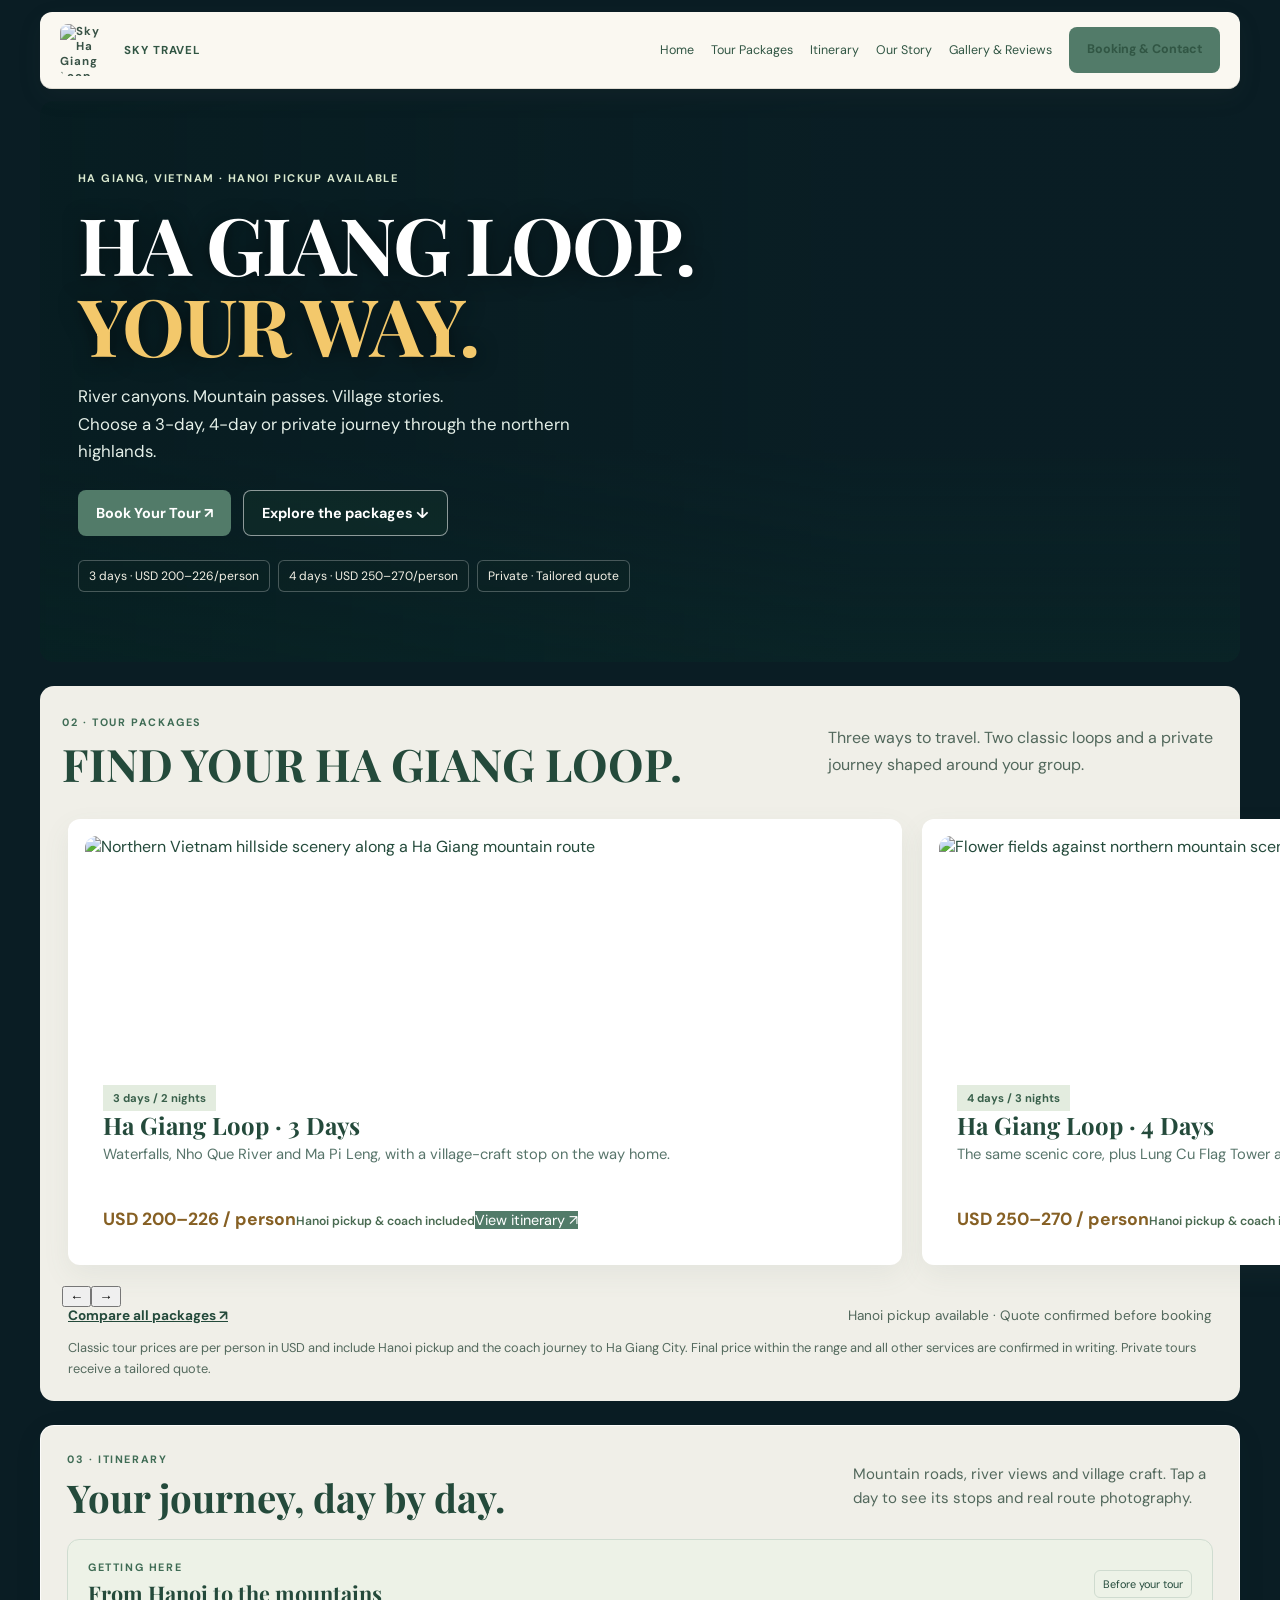
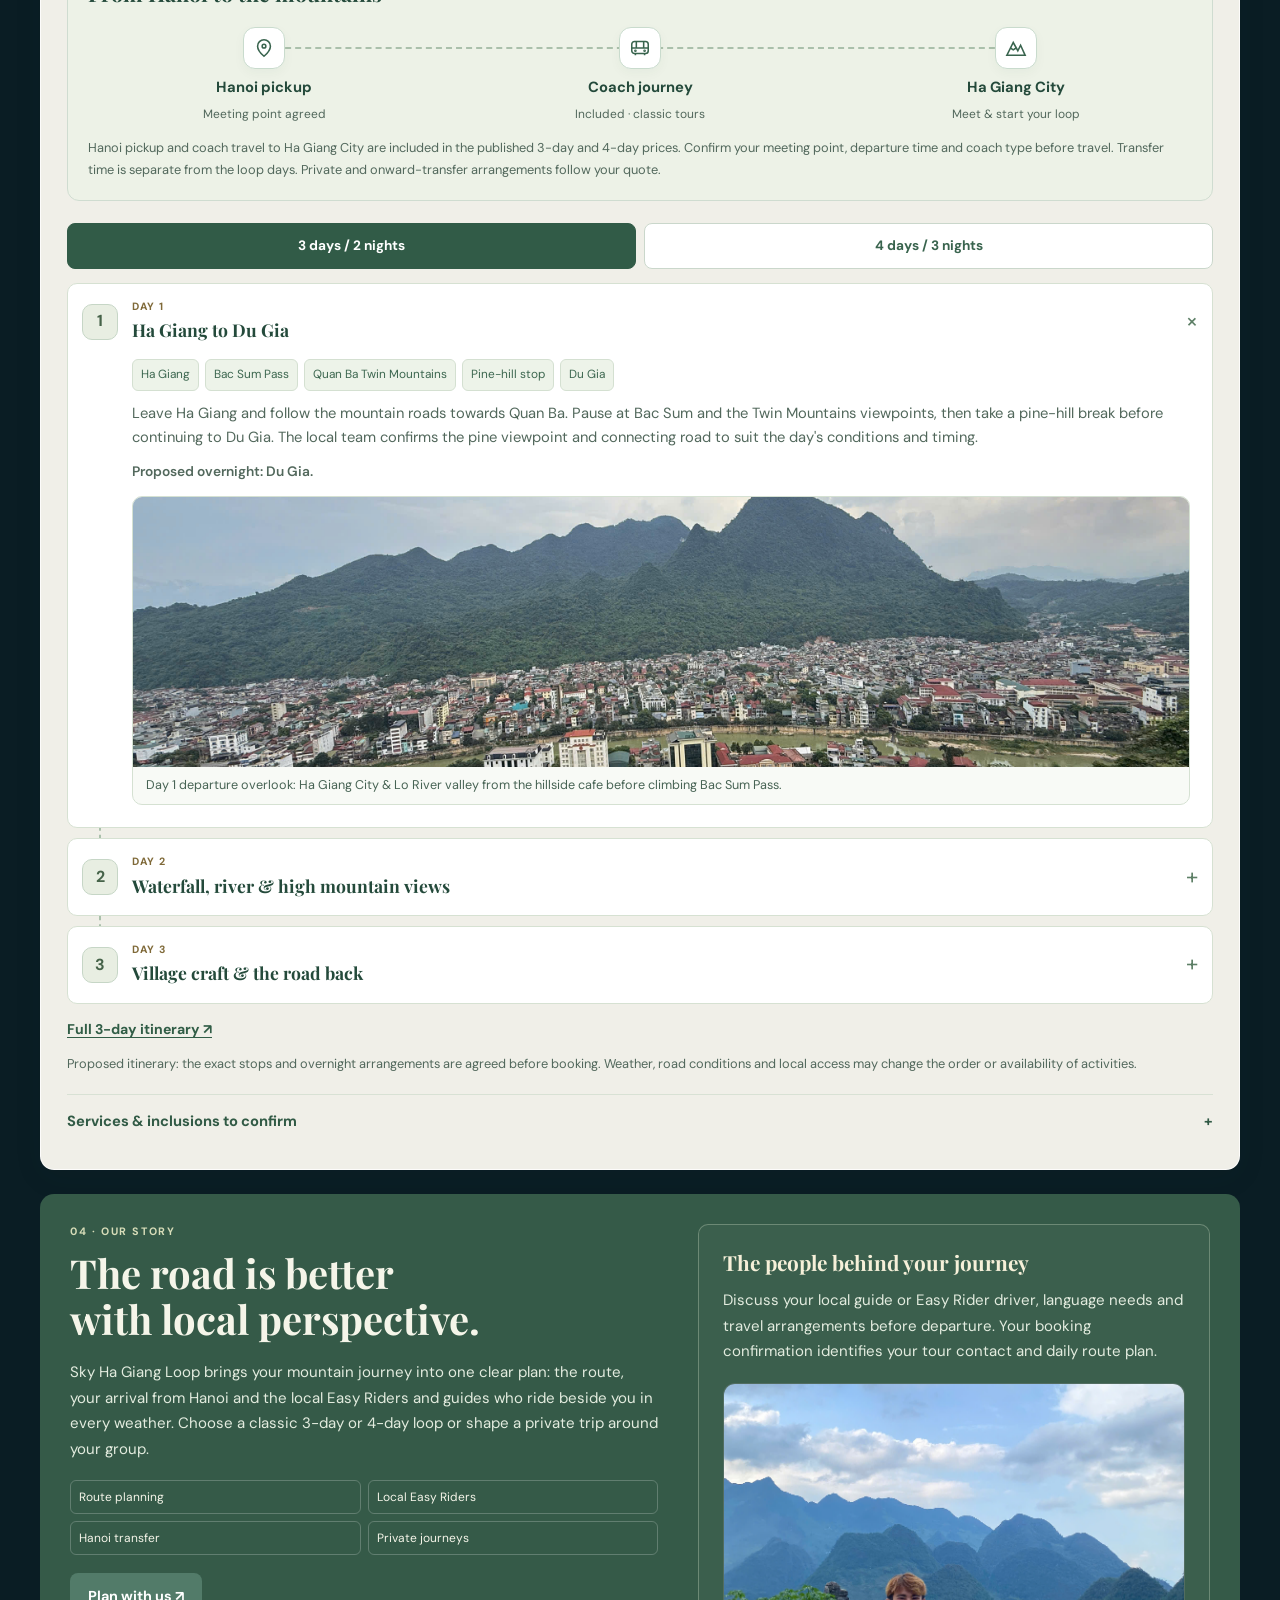
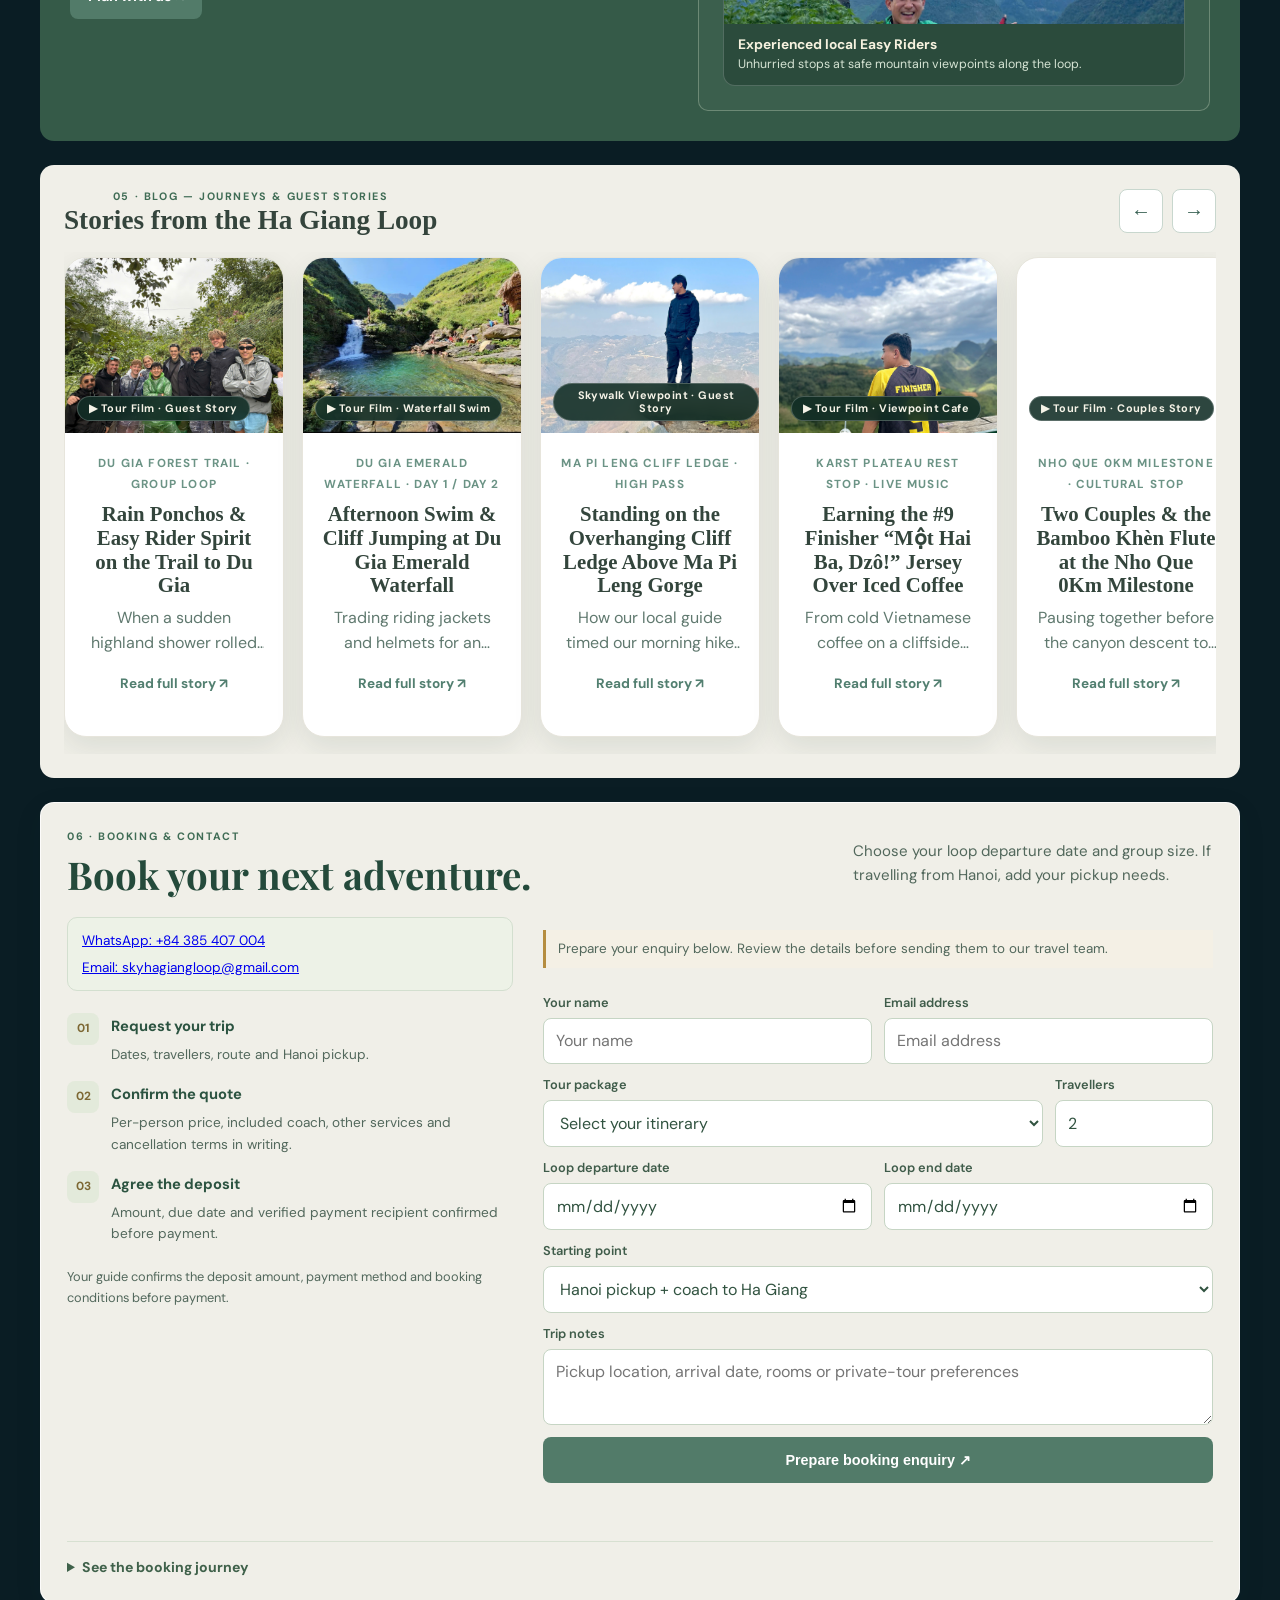
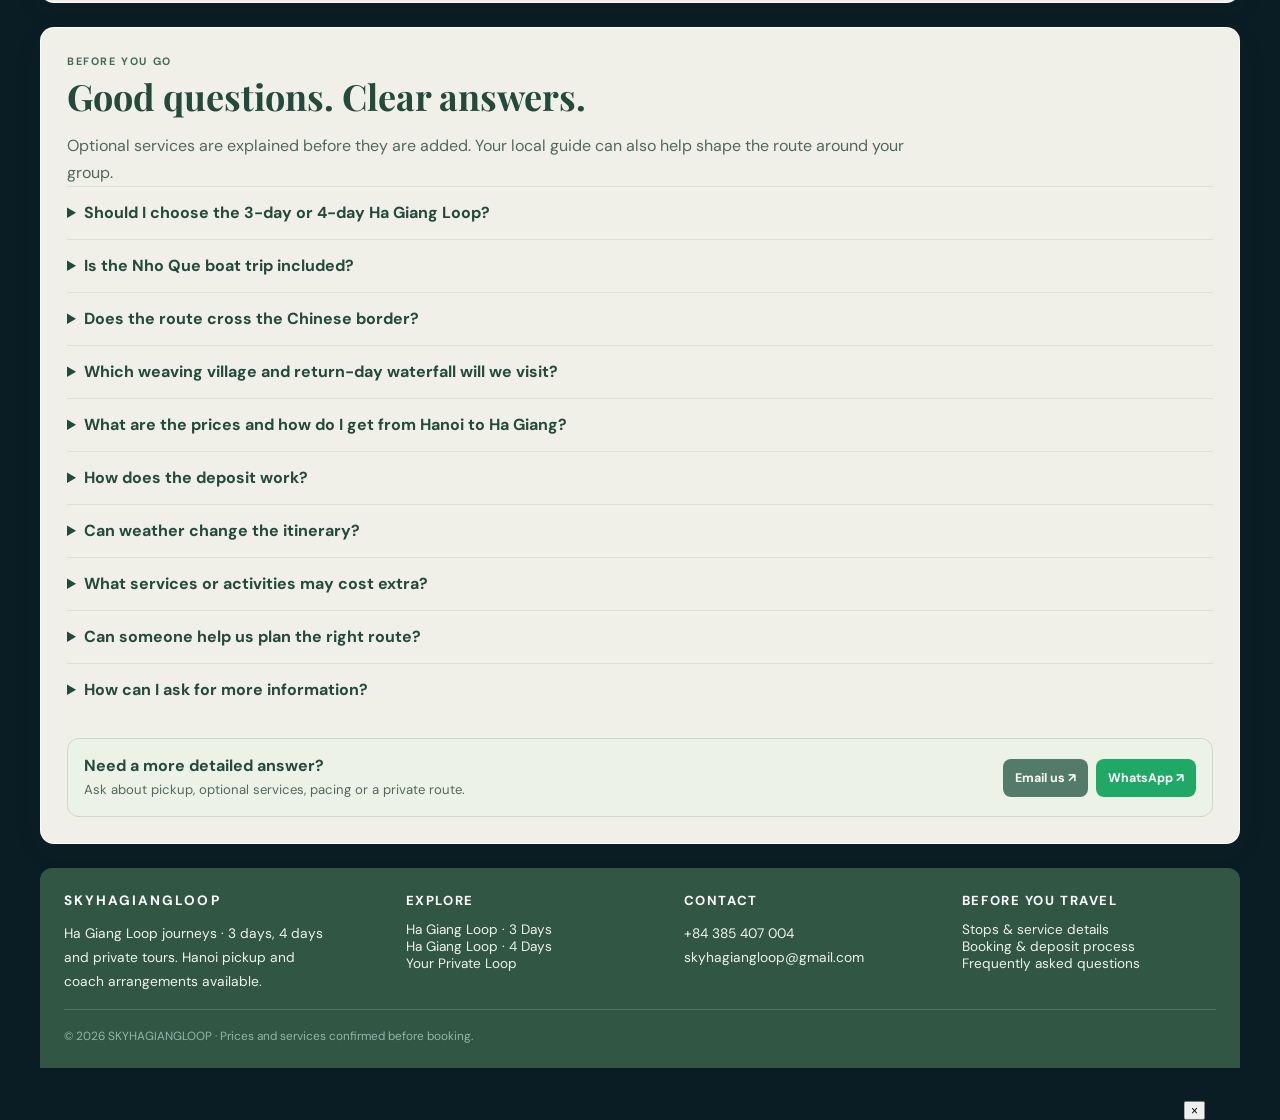
==== commit b5567aa7: "Unify 3 sections into 1 horizontal blog rail, expand articles with Hook & Contact CTA, and update of" ====
--- a/index.html
+++ b/index.html
@@ -53,7 +53,7 @@
 </article><article class="package-card" data-package-index="2">
   <img class="tour-card-image" src="assets/ha-giang-meadow-3d.jpg" alt="Mountain valley scenery for a private Ha Giang journey" width="800" height="533" loading="lazy" decoding="async">
   <div class="tour-card-body"><span class="tag">Flexible itinerary</span><h3>Your Private Loop</h3><p>Choose your dates, group and pace. Build a private version of the mountain loop.</p><strong>Tailored quote</strong><small>Services in your tailored quote</small><a class="tour-detail-trigger" href="ha-giang-private-tour.html">View itinerary <span aria-hidden="true">↗</span></a></div>
-</article></div><div class="tour-compare-link"><a href="packages.html">Compare all packages ↗</a><span>Hanoi pickup available · Quote confirmed before booking</span></div><p class="package-price-note">Classic tour prices are per person in USD and include Hanoi pickup and the coach journey to Ha Giang City. Final price within the range and all other services are confirmed in writing. Private tours receive a tailored quote.</p></section><section id="itinerary" class="section wrap experience-section"><div class="surface"><header class="section-heading"><div><div class="kicker">03 · Itinerary</div><h2>Your journey, day by day.</h2></div><p>Mountain roads, river views and village craft. Tap a day to see its stops and real route photography.</p></header><div class="transfer-diagram motion-section" aria-labelledby="transfer-title"><div class="diagram-heading"><div><div class="kicker">Getting here</div><h3 id="transfer-title">From Hanoi to the mountains</h3></div><span class="mini-label">Before your tour</span></div><ol class="transfer-stops" aria-label="Hanoi pickup, coach to Ha Giang, then begin the loop"><li><svg viewBox="0 0 24 24" aria-hidden="true" focusable="false"><path d="M19 10c0 5-7 11-7 11S5 15 5 10a7 7 0 1 1 14 0Z"/><circle cx="12" cy="10" r="2"/></svg><strong>Hanoi pickup</strong><span>Meeting point agreed</span></li><li><svg viewBox="0 0 24 24" aria-hidden="true" focusable="false"><rect x="3" y="5" width="18" height="13" rx="3"/><path d="M3 12h18M8 5v7m8-7v7M7 18v2m10-2v2"/><circle cx="7" cy="15" r=".6"/><circle cx="17" cy="15" r=".6"/></svg><strong>Coach journey</strong><span>Included · classic tours</span></li><li><svg viewBox="0 0 24 24" aria-hidden="true" focusable="false"><path d="m2 20 7-14 5 9 3-6 5 11H2Zm4-8 3 2 3-2"/></svg><strong>Ha Giang City</strong><span>Meet &amp; start your loop</span></li></ol><p class="small-note">Hanoi pickup and coach travel to Ha Giang City are included in the published 3-day and 4-day prices. Confirm your meeting point, departure time and coach type before travel. Transfer time is separate from the loop days. Private and onward-transfer arrangements follow your quote.</p></div><div class="route-switch" role="group" aria-label="Choose itinerary"><button type="button" data-route-select="ha-giang-loop-3-days" aria-pressed="true" aria-controls="plan-3">3 days / 2 nights</button><button type="button" data-route-select="ha-giang-loop-4-days" aria-pressed="false" aria-controls="plan-4">4 days / 3 nights</button></div><div class="itinerary-plan" id="plan-3" data-route="ha-giang-loop-3-days"><ol class="day-diagram" aria-label="3 days / 2 nights daily stops"><li><details class="day-node" open><summary><span class="node-dot">1</span><span><b>Day 1</b><strong>Ha Giang to Du Gia</strong></span><span class="node-toggle" aria-hidden="true">+</span></summary><div class="node-copy"><ul class="stop-chips"><li>Ha Giang</li><li>Bac Sum Pass</li><li>Quan Ba Twin Mountains</li><li>Pine-hill stop</li><li>Du Gia</li></ul><p>Leave Ha Giang and follow the mountain roads towards Quan Ba. Pause at Bac Sum and the Twin Mountains viewpoints, then take a pine-hill break before continuing to Du Gia. The local team confirms the pine viewpoint and connecting road to suit the day&#39;s conditions and timing.</p><p class="day-stay">Proposed overnight: Du Gia.</p><figure class="day-node-visual"><img src="assets/up/2aOboR4nX3DvgQuGYIuqn55B9IZCINiQXQj4vWF6.jpg" alt="Panoramic view of Ha Giang City and Lo River framed by twin limestone peaks before ascending Bac Sum Pass" width="800" height="533" loading="lazy"><figcaption>Day 1 departure overlook: Ha Giang City &amp; Lo River valley from the hillside cafe before climbing Bac Sum Pass.</figcaption></figure></div></details></li><li><details class="day-node"><summary><span class="node-dot">2</span><span><b>Day 2</b><strong>Waterfall, river &amp; high mountain views</strong></span><span class="node-toggle" aria-hidden="true">+</span></summary><div class="node-copy"><ul class="stop-chips"><li>Du Gia Waterfall</li><li>Nho Que River</li><li>Ma Pi Leng Pass</li><li>Skywalk</li><li>Dong Van</li></ul><p>Start with Du Gia Waterfall, then continue towards the Nho Que River and Ma Pi Leng area. River access and pass viewpoints are sequenced locally to allow time for the descent and return. A boat trip is an option to confirm in the quote, not an automatic inclusion. Add a Skywalk viewpoint walk only when local access, weather and the group&#39;s ability allow; finish in Dong Van.</p><p class="day-stay">Proposed overnight: Dong Van. This is the most activity-heavy day.</p><figure class="day-node-visual"><img src="assets/up/2aOboR4neEi41uaKBuuoYd0MHHfi9zgsg5YXaK36.jpg" alt="Aerial view looking deep into Tu San Canyon with tour boats gliding along the emerald Nho Que River" width="800" height="533" loading="lazy"><figcaption>Day 2 highlight: Wooden boats cruising between the sheer limestone walls of Tu San Canyon on the Nho Que River.</figcaption></figure></div></details></li><li><details class="day-node"><summary><span class="node-dot">3</span><span><b>Day 3</b><strong>Village craft &amp; the road back</strong></span><span class="node-toggle" aria-hidden="true">+</span></summary><div class="node-copy"><ul class="stop-chips"><li>Dong Van</li><li>Tham Ma Pass</li><li>Yen Minh</li><li>Weaving village</li><li>Waterfall stop</li><li>Ha Giang</li></ul><p>Return via Tham Ma Pass and Yen Minh. Lung Tam is the proposed weaving-village visit in the Quan Ba area, offering a chance to learn about Hmong hemp textiles and handweaving when the workshop is open. A final waterfall stop is subject to a suitable location and time on the return route, agreed before booking. Finish in Ha Giang and arrange onward-transfer timing separately.</p><p class="day-stay">Finish: Ha Giang. No overnight stay included in this itinerary after the return.</p><figure class="day-node-visual"><img src="assets/up/2aOboR4neDnRmHrIrHf9SFSOWCgXzRnKGohCTBBo.jpg" alt="High aerial view of the winding serpentine hairpins of Tham Ma and Nine-Turn Pass in Ha Giang" width="800" height="533" loading="lazy"><figcaption>Day 3 return route: The iconic serpentine hairpins of Tham Ma Pass leading back toward Yen Minh and Quan Ba.</figcaption></figure></div></details></li></ol><a class="text-link" href="ha-giang-loop-3-days.html">Full 3-day itinerary ↗</a></div><div class="itinerary-plan" id="plan-4" data-route="ha-giang-loop-4-days" hidden><ol class="day-diagram" aria-label="4 days / 3 nights daily stops"><li><details class="day-node" open><summary><span class="node-dot">1</span><span><b>Day 1</b><strong>Ha Giang, Quan Ba &amp; Duong Thuong</strong></span><span class="node-toggle" aria-hidden="true">+</span></summary><div class="node-copy"><ul class="stop-chips"><li>Ha Giang</li><li>Bac Sum Pass</li><li>Quan Ba Twin Mountains</li><li>Duong Thuong</li><li>Du Gia</li></ul><p>Begin in Ha Giang and climb towards Bac Sum Pass and the Quan Ba Twin Mountains. A pine-hill stop offers a change of pace before the valley roads through Duong Thuong and the onward journey to Du Gia. The local team confirms the exact pine viewpoint and road connection before departure.</p><p class="day-stay">Proposed overnight: Du Gia.</p><figure class="day-node-visual"><img src="assets/up/2aOboR4nfx6yqx8NIg0bv3lhQpX4dx0VwN0wFhxY.jpg" alt="Morning sunbeams breaking through mist over Quan Ba Twin Mountains and green rice paddies" width="800" height="533" loading="lazy"><figcaption>Day 1 highland ascent: First morning sunlight breaking over the Quan Ba Twin Mountains and valley fields.</figcaption></figure></div></details></li><li><details class="day-node"><summary><span class="node-dot">2</span><span><b>Day 2</b><strong>Du Gia to the Nho Que &amp; Ma Pi Leng area</strong></span><span class="node-toggle" aria-hidden="true">+</span></summary><div class="node-copy"><ul class="stop-chips"><li>Du Gia Waterfall</li><li>Nho Que River</li><li>Ma Pi Leng Pass</li><li>Skywalk</li><li>Dong Van</li></ul><p>Visit Du Gia Waterfall, then travel towards the dramatic river-and-pass scenery around Ma Pi Leng. The Nho Que visit, optional boat arrangements and viewpoint stops are timed together to avoid a rushed river descent. A Skywalk visit is conditional on access, conditions and suitable ability. Continue to Dong Van for the proposed second night.</p><p class="day-stay">Proposed overnight: Dong Van. Allow flexibility on this activity-heavy day.</p><figure class="day-node-visual"><img src="assets/up/2aOboR4nYXAhlFLzAQjPqzh6JxzrtBoS6Ek4ykoC.jpg" alt="Sunny Ma Pi Leng Pass canyon overlook showing the turquoise Nho Que River winding between steep cliffs" width="800" height="533" loading="lazy"><figcaption>Day 2 canyon pass: Looking down from the Ma Pi Leng ridge at the jade curve of the Nho Que River.</figcaption></figure></div></details></li><li><details class="day-node"><summary><span class="node-dot">3</span><span><b>Day 3</b><strong>Lung Cu &amp; the northern frontier</strong></span><span class="node-toggle" aria-hidden="true">+</span></summary><div class="node-copy"><ul class="stop-chips"><li>Dong Van</li><li>Lung Cu Flag Tower</li><li>Vietnam-side border viewpoint</li><li>Tham Ma Pass</li><li>Yen Minh</li></ul><p>Head north towards Lung Cu Flag Tower for the frontier chapter of the journey. A locally permitted border viewpoint on the Vietnam side can be considered with the guide; this is not a crossing into China. Return towards Tham Ma Pass and Yen Minh, with the exact frontier stop agreed locally before booking.</p><p class="day-stay">Proposed overnight: Yen Minh.</p><figure class="day-node-visual"><img src="assets/up/2aOboR4neBu8HaTpqQFxSQdzSiMSmUi1olf2JaYC.jpg" alt="Aerial drone photograph of Lung Cu Flag Tower flying the Vietnamese red flag above northern frontier valleys" width="800" height="533" loading="lazy"><figcaption>Day 3 northern frontier: Lung Cu Flag Tower standing watch above terraced valleys and Lo Lo Chai village.</figcaption></figure></div></details></li><li><details class="day-node"><summary><span class="node-dot">4</span><span><b>Day 4</b><strong>Weaving traditions &amp; return to Ha Giang</strong></span><span class="node-toggle" aria-hidden="true">+</span></summary><div class="node-copy"><ul class="stop-chips"><li>Yen Minh</li><li>Weaving village</li><li>Waterfall stop</li><li>Ha Giang</li></ul><p>Continue towards Quan Ba for the proposed Lung Tam weaving-village visit. Learn about Hmong hemp cloth and the patient work behind local textiles; workshop access is confirmed in advance. Include the requested final waterfall only once the team has confirmed a suitable location and time on the return route. Finish in Ha Giang, with any onward transfer arranged separately.</p><p class="day-stay">Finish: Ha Giang. No border crossing is part of this tour.</p><figure class="day-node-visual"><img src="assets/up/2aOboR4neBu8HaTpqQFxSQS11NJTZ9eN8uw8Qj3Y.jpg" alt="Golden sunset clouds glowing over green mountains and the winding river valley in Ha Giang" width="800" height="533" loading="lazy"><figcaption>Day 4 journey home: Warm late-afternoon clouds glowing across the highland valleys on the road back to Ha Giang.</figcaption></figure></div></details></li></ol><a class="text-link" href="ha-giang-loop-4-days.html">Full 4-day itinerary ↗</a></div><p class="small-note">Proposed itinerary: the exact stops and overnight arrangements are agreed before booking. Weather, road conditions and local access may change the order or availability of activities.</p><details class="service-disclosure"><summary>Services &amp; inclusions to confirm <span aria-hidden="true">+</span></summary><p class="small-note">Hanoi pickup and coach travel are included in the classic tour prices. Your quote confirms all other services below.</p><div class="service-grid"><article><span class="service-number">01</span><h4>Hanoi pickup &amp; coach · included</h4><p>Included in the published 3-day and 4-day prices. Pickup point, coach type and departure time are confirmed before travel; private arrangements follow your quote.</p></article><article><span class="service-number">02</span><h4>On-tour travel &amp; guide</h4><p>Choose your preferred arrangement. Vehicle, driver or guide and language support are agreed in the quote.</p></article><article><span class="service-number">03</span><h4>Stays &amp; meals</h4><p>Overnight bases follow the itinerary. Exact rooms, properties and meals are confirmed before booking.</p></article><article><span class="service-number">04</span><h4>Tickets &amp; experiences</h4><p>Boat rides, admission fees, workshop access and insurance terms must be itemised in your confirmation.</p></article></div></details></div></section><section id="story" class="section wrap experience-section"><div class="story-surface motion-section"><div><div class="kicker">04 · Our story</div><h2>The road is better<br>with local perspective.</h2><p>Sky Ha Giang Loop brings your mountain journey into one clear plan: the route, your arrival from Hanoi and the local Easy Riders and guides who ride beside you in every weather. Choose a classic 3-day or 4-day loop or shape a private trip around your group.</p><div class="story-pillars"><span>Route planning</span><span>Local Easy Riders</span><span>Hanoi transfer</span><span>Private journeys</span></div><a class="pill story-cta" href="#contact">Plan with us ↗</a></div><div class="team-services"><h3>The people behind your journey</h3><p>Discuss your local guide or Easy Rider driver, language needs and travel arrangements before departure. Your booking confirmation identifies your tour contact and daily route plan.</p><figure class="story-single-feature"><img src="assets/up/2aOboR4nagcfVadJvbIbYVY5KVWCnYg5IJmLqdnM.jpg" alt="Local rider in green jacket and riding gloves smiling with arms open above a winding mountain pass" width="720" height="540" loading="lazy"><figcaption><strong>Experienced local Easy Riders</strong><span>Unhurried stops at safe mountain viewpoints along the loop.</span></figcaption></figure></div></div></section><section id="gallery" class="section wrap experience-section"><div class="surface"><header class="section-heading"><div><div class="kicker">05 · Gallery &amp; guest experiences</div><h2>Stories from the road.</h2></div><p>Short stories, guest moments and route notes. Tap a card to read.</p></header><div class="experience-stats-bar" aria-label="Experience highlights"><span><strong>12</strong> Guest Experience Articles</span><span><strong>8</strong> Real Tour Videos</span><span><strong>8</strong> Route &amp; Highland Journals</span><span><strong>100%</strong> Authentic Loop Moments</span></div><div class="experience-block-head"><div><div class="kicker">Verified guest experience blog · Tap any card to read</div><h3>Stories from our journeys</h3></div><p>One photo. One moment. Tap to read.</p></div><div class="review-stories-grid"><article class="review-blog-card" data-blog-post="du-gia-rain-trail" tabindex="0" role="button" aria-label="Read full story: Rain Ponchos &amp; Easy Rider Spirit on the Trail to Du Gia"><figure class="review-blog-cover"><img src="assets/up/2aOboR4nWeTJ7gB43eEuhXha6aSRwRuzxtnWBrgu.jpg" alt="Group of eight international travellers and local Easy Rider guide smiling in colorful rain ponchos on a lush forest trail" width="720" height="520" loading="lazy"><span class="review-blog-route">Du Gia Forest Trail</span></figure><div class="review-story-body"><div class="review-story-meta"><span class="review-badge">Guest Story · Group Loop</span></div><h4>Rain Ponchos &amp; Easy Rider Spirit on the Trail to Du Gia</h4><p>When a passing mountain shower drifted across the valley trail, our local Easy Riders handed out colorful ponchos and kept the whole group of eight laughing together.</p><div class="review-story-footer"><strong>8 International Riders &amp; Local Easy Rider Crew</strong><span class="review-read-trigger">Read full story ↗</span></div></div></article><article class="review-blog-card" data-blog-post="du-gia-waterfall-swim" tabindex="0" role="button" aria-label="Read full story: Afternoon Swim in the Crystal-Clear Pool at Du Gia Waterfall"><figure class="review-blog-cover"><img src="assets/up/2aOboR4nfO5xPDgOU0G5mLtJY1ZVEL78WvIAU1Ls.jpg" alt="Travellers swimming and relaxing on natural rocks in the crystal-clear emerald pool at Du Gia Waterfall" width="720" height="520" loading="lazy"><span class="review-blog-route">Du Gia Emerald Waterfall</span></figure><div class="review-story-body"><div class="review-story-meta"><span class="review-badge">Guest Experience · Day 1 / Day 2</span></div><h4>Afternoon Swim in the Crystal-Clear Pool at Du Gia Waterfall</h4><p>Trading riding jackets and helmets for an unhurried afternoon swimming in cool jade-green mountain water right beneath the forest cascade.</p><div class="review-story-footer"><strong>Du Gia Valley Afternoon Stop</strong><span class="review-read-trigger">Read full story ↗</span></div></div></article><article class="review-blog-card" data-blog-post="ma-pi-leng-cliff-rock" tabindex="0" role="button" aria-label="Read full story: Standing on the Overhanging Cliff Ledge Above Ma Pi Leng Gorge"><figure class="review-blog-cover"><img src="assets/up/2aOboR4nYY6yBNcvdmh6PWhFPYpfmpADRdrlka5Q.jpg" alt="Traveller standing confidently on the overhanging Ma Pi Leng cliff rock under a blue sky with the Nho Que River canyon below" width="720" height="520" loading="lazy"><span class="review-blog-route">Ma Pi Leng Cliff Ledge</span></figure><div class="review-story-body"><div class="review-story-meta"><span class="review-badge">Guest Story · Skywalk Viewpoint</span></div><h4>Standing on the Overhanging Cliff Ledge Above Ma Pi Leng Gorge</h4><p>Our local driver timed our morning hike so the clouds lifted right as we stepped onto the iconic stone ledge high above the Nho Que canyon.</p><div class="review-story-footer"><strong>Ma Pi Leng Skywalk Walk</strong><span class="review-read-trigger">Read full story ↗</span></div></div></article><article class="review-blog-card" data-blog-post="finisher-jersey-viewpoint" tabindex="0" role="button" aria-label="Read full story: Earning the #9 Finisher “Một Hai Ba, Dzô!” Jersey Over Iced Coffee"><figure class="review-blog-cover"><img src="assets/up/2aOboR4nWwP7uSFESiAGGshlHN0s71HFXYNr1qiW.jpg" alt="Traveller wearing a black and yellow #9 FINISHER MOT HAI BA DZO jersey holding an iced coffee at a mountain viewpoint railing" width="720" height="520" loading="lazy"><span class="review-blog-route">Karst Plateau Rest Stop</span></figure><div class="review-story-body"><div class="review-story-meta"><span class="review-badge">Guest Review · Pass Panorama</span></div><h4>Earning the #9 Finisher “Một Hai Ba, Dzô!” Jersey Over Iced Coffee</h4><p>Celebrating the mountain passes at a wooden balcony railing with a cold Vietnamese coffee and a horizon of a thousand limestone peaks.</p><div class="review-story-footer"><strong>Highland Viewpoint Terrace</strong><span class="review-read-trigger">Read full story ↗</span></div></div></article><article class="review-blog-card" data-blog-post="nho-que-0km-couples" tabindex="0" role="button" aria-label="Read full story: Two Couples &amp; the Bamboo Khèn Flute at the Nho Que 0Km Milestone"><figure class="review-blog-cover"><img src="assets/up/2aOboR4nad6dVkAjoiD1dSHjGYDX9jcGen8rtiMa.jpg" alt="Two couples wearing traditional embroidered Hmong outfits and holding a bamboo khen flute at the Nho Que 0Km milestone" width="720" height="520" loading="lazy"><span class="review-blog-route">Nho Que 0Km Milestone</span></figure><div class="review-story-body"><div class="review-story-meta"><span class="review-badge">Couples Story · Cultural Stop</span></div><h4>Two Couples &amp; the Bamboo Khèn Flute at the Nho Que 0Km Milestone</h4><p>Pausing together before the canyon descent to wear traditional red-and-black embroidered Hmong attire beside the Nho Que 0Km stone marker.</p><div class="review-story-footer"><strong>Two Couples Private Journey</strong><span class="review-read-trigger">Read full story ↗</span></div></div></article><article class="review-blog-card" data-blog-post="hmong-silver-brocade" tabindex="0" role="button" aria-label="Read full story: Hand-Embroidered Hmong Brocade &amp; Silver Jewelry in the Mist"><figure class="review-blog-cover"><img src="assets/up/2aOboR4naWkkZJT5h9dEFgVZUR6ZrEfMcHUbOWIK.jpg" alt="Young man and woman in traditional Hmong dress and silver necklace smiling beside the Nho Que 0Km stone marker" width="720" height="520" loading="lazy"><span class="review-blog-route">Nho Que 0Km &amp; Weaving Villages</span></figure><div class="review-story-body"><div class="review-story-meta"><span class="review-badge">Cultural Experience · Highland Craft</span></div><h4>Hand-Embroidered Hmong Brocade &amp; Silver Jewelry in the Mist</h4><p>A closer look at the pleated skirts, woven patterns and traditional silver necklaces that carry centuries of highland identity.</p><div class="review-story-footer"><strong>Cultural Portrait Experience</strong><span class="review-read-trigger">Read full story ↗</span></div></div></article><article class="review-blog-card" data-blog-post="tu-san-canyon-bow" tabindex="0" role="button" aria-label="Read full story: Sitting on the Bow Entering the 800-Meter Walls of Tu San Canyon"><figure class="review-blog-cover"><img src="assets/up/2aOboR4nYmzABAwyMILBDrp4hM8KFcVBqE0ZIJpw.jpg" alt="Traveller in a black windbreaker sitting on the green bow of a boat entering the vertical limestone cliffs of Tu San Canyon" width="720" height="520" loading="lazy"><span class="review-blog-route">Tu San Gorge · Nho Que River</span></figure><div class="review-story-body"><div class="review-story-meta"><span class="review-badge">Guest Experience · Canyon Cruise</span></div><h4>Sitting on the Bow Entering the 800-Meter Walls of Tu San Canyon</h4><p>Down on the water, the scale of the landscape transforms completely as your wooden boat glides between sheer vertical limestone cliffs.</p><div class="review-story-footer"><strong>Tu San Canyon Boat Excursion</strong><span class="review-read-trigger">Read full story ↗</span></div></div></article><article class="review-blog-card" data-blog-post="nho-que-emerald-cruise" tabindex="0" role="button" aria-label="Read full story: First-Person on the Jade Waters of the Nho Que River"><figure class="review-blog-cover"><img src="assets/up/2aOboR4neEcIR8AbCOQjT58KrmoOr7kew7Q8ZPRg.jpg" alt="First-person view from the orange bow of a wooden boat gliding across the emerald green Nho Que River" width="720" height="520" loading="lazy"><span class="review-blog-route">Nho Que Emerald Waterway</span></figure><div class="review-story-body"><div class="review-story-meta"><span class="review-badge">River Story · Day 2 Highlight</span></div><h4>First-Person on the Jade Waters of the Nho Que River</h4><p>How our local guide sequenced the descent to the boat pier so we could glide across calm, glass-like emerald water without the midday rush.</p><div class="review-story-footer"><strong>Nho Que River Boat Ride</strong><span class="review-read-trigger">Read full story ↗</span></div></div></article><article class="review-blog-card" data-blog-post="lung-cu-motorbike-lineup" tabindex="0" role="button" aria-label="Read full story: Parking Our Motorbike Convoy Below Lung Cu Flag Tower on Day 3"><figure class="review-blog-cover"><img src="assets/up/2aOboR4naL7KDqIpcAUfw65EPCYylMSOvk35xVpI.jpg" alt="Traveller looking up at Lung Cu Flag Tower with a row of tour motorbikes parked at the base" width="720" height="520" loading="lazy"><span class="review-blog-route">Base of Lung Cu Flag Tower</span></figure><div class="review-story-body"><div class="review-story-meta"><span class="review-badge">4-Day Route · Northern Frontier</span></div><h4>Parking Our Motorbike Convoy Below Lung Cu Flag Tower on Day 3</h4><p>Why choosing the 4-day itinerary for the dedicated northern frontier ride to Dragon Mountain was the best decision of our trip.</p><div class="review-story-footer"><strong>4-Day Frontier Riders</strong><span class="review-read-trigger">Read full story ↗</span></div></div></article><article class="review-blog-card" data-blog-post="lung-cu-red-flag-summit" tabindex="0" role="button" aria-label="Read full story: Arms Wide Open Beneath the Red Flag in the Northern Mist"><figure class="review-blog-cover"><img src="assets/up/2aOboR4nYfBtl3HlbigCsFDvthVrKtbioLT1JLdY.jpg" alt="Traveller smiling with arms wide open beneath the red Vietnamese flag against misty mountain peaks" width="720" height="520" loading="lazy"><span class="review-blog-route">Lung Cu Summit Viewpoint</span></figure><div class="review-story-body"><div class="review-story-meta"><span class="review-badge">Frontier Experience · Far North</span></div><h4>Arms Wide Open Beneath the Red Flag in the Northern Mist</h4><p>Climbing the stone stairway to stand beneath the 54-square-meter Vietnamese flag as cool mountain clouds drifted across the border ridges.</p><div class="review-story-footer"><strong>Lung Cu Summit Climb</strong><span class="review-read-trigger">Read full story ↗</span></div></div></article><article class="review-blog-card" data-blog-post="honda-winner-150-couple" tabindex="0" role="button" aria-label="Read full story: Riding the Misty Passes Together on the Red Honda Winner 150"><figure class="review-blog-cover"><img src="assets/up/2aOboR4naZCz5GrwgowRXTTsTeivbB0n5Glf1h0i.jpg" alt="Couple in helmets and pink scarf posing playfully on a red Honda Winner GTR 150 motorbike on a misty mountain pass" width="720" height="520" loading="lazy"><span class="review-blog-route">Highland Pass Pull-Off</span></figure><div class="review-story-body"><div class="review-story-meta"><span class="review-badge">Couple Story · On the Passes</span></div><h4>Riding the Misty Passes Together on the Red Honda Winner 150</h4><p>Helmets on, warm scarves wrapped tight, and plenty of relaxed stops along the ridge whenever the mountain views opened up.</p><div class="review-story-footer"><strong>Couple Motorbike Journey</strong><span class="review-read-trigger">Read full story ↗</span></div></div></article><article class="review-blog-card" data-blog-post="cloud-hunting-camping-chair" tabindex="0" role="button" aria-label="Read full story: Front-Row Camping Chairs Above a Sweeping Sea of Clouds"><figure class="review-blog-cover"><img src="assets/up/2aOboR4naNPuJg4QmkmtYyOLcDeowu2vDHqpvaBU.jpg" alt="Traveller relaxing in a green camping chair with drinks on a small table overlooking a sea of white clouds" width="720" height="520" loading="lazy"><span class="review-blog-route">High Ridge Cloud Cafe</span></figure><div class="review-story-body"><div class="review-story-meta"><span class="review-badge">Slow Travel · Cloud Hunting</span></div><h4>Front-Row Camping Chairs Above a Sweeping Sea of Clouds</h4><p>Whenever a morning cloud inversion filled the valley below the road, our drivers pulled over so we could sit back with a drink and watch the mist.</p><div class="review-story-footer"><strong>Morning Cloud-Hunting Stop</strong><span class="review-read-trigger">Read full story ↗</span></div></div></article></div><div class="experience-block-head video-block-head"><div><div class="kicker">Real tour films · Unscripted moments</div><h3>Short tour films</h3></div><p>Waterfalls, mountain roads and evenings with our guests.</p></div><div class="video-reels-grid"><article class="video-reel-card"><div class="video-reel-player"><video controls playsinline preload="metadata" src="assets/up/2aOboR4nYCmPrbf9WUDTmlga7Bo9NTEoHpOfFz72.mp4#t=0.5"></video></div><div class="video-reel-copy"><span class="video-reel-tag">Du Gia Waterfall · Day 1 / Day 2</span><h4>Cliff Jumping &amp; Swimming at Du Gia Emerald Pool</h4><p>Foreign travellers and local Easy Riders diving from the rock ledge into the refreshing emerald pool at Du Gia Waterfall after the valley ride.</p></div></article><article class="video-reel-card"><div class="video-reel-player"><video controls playsinline preload="metadata" src="assets/up/2aOboR4nZB33dBhoTr8qtT1JXgM1tDiQ6mdemOZ6.mp4#t=0.5"></video></div><div class="video-reel-copy"><span class="video-reel-tag">Mountain Viewpoint Cafe · Rest Stop</span><h4>Singing “Valerie” Live Above the Limestone Peaks</h4><p>Two guests grabbing the open microphone at a cliffside rest stop for a spontaneous acoustic singalong with the karst ridges stretching out behind them.</p></div></article><article class="video-reel-card"><div class="video-reel-player"><video controls playsinline preload="metadata" src="assets/up/2aOboR4nZBlmnr7yIZYdDWhpT7nTKDKCKuhp48wa.mp4#t=0.5"></video></div><div class="video-reel-copy"><span class="video-reel-tag">Homestay Evening · Community Vibes</span><h4>“I Love Sky!” — Homestay Nightlife &amp; Celebration</h4><p>After a family-style dinner in the valley, guests from around the world gather for music, laughter and a cheerful shout-out to the Sky Ha Giang team.</p></div></article><article class="video-reel-card"><div class="video-reel-player"><video controls playsinline preload="metadata" src="assets/up/2aOboR4nb0wdotbNklb4TZcYERubD64hMtOlK2am.mp4#t=0.5"></video></div><div class="video-reel-copy"><span class="video-reel-tag">Sky Path Viewpoint · Cloud Lounge</span><h4>Camping Chairs &amp; Red Flag Breeze Above the Clouds</h4><p>Our international group taking a slow coffee break in camping chairs beneath the fluttering Vietnamese flag while clouds drift across the green canyon.</p></div></article><article class="video-reel-card"><div class="video-reel-player"><video controls playsinline preload="metadata" src="assets/up/2aOboR4nZXHdiHhO9hj2oRjHXVSpSBp3SVE7YXfk.mp4#t=0.5"></video></div><div class="video-reel-copy"><span class="video-reel-tag">Easy Rider POV · Sunny Mountain Pass</span><h4>On the Back of the Bike: Clear Skies &amp; Open Valleys</h4><p>First-person pillion view riding behind a local Easy Rider along a sunlit mountain pass guardrail with panoramic views of the Dong Van plateau.</p></div></article><article class="video-reel-card"><div class="video-reel-player"><video controls playsinline preload="metadata" src="assets/up/2aOboR4naz2mGh2bgzxCf7Gnb3Z58InsfpsFHMJc.mp4#t=0.5"></video></div><div class="video-reel-copy"><span class="video-reel-tag">High Pass POV · Cloud Hunting</span><h4>Riding Straight Into the Rolling Mountain Mist</h4><p>Experiencing Ha Giang’s dramatic highland weather shifts as the motorbike glides along a high ridge road with clouds rolling directly over the peaks.</p></div></article><article class="video-reel-card"><div class="video-reel-player"><video controls playsinline preload="metadata" src="assets/up/2aOboR4nXS4uKJbLMd9VUCPOYts0F42fAYV0UtIO.mp4#t=0.5"></video></div><div class="video-reel-copy"><span class="video-reel-tag">Tham Ma Pass · Drone Reel</span><h4>From Above: The Legendary S-Curves Carved in Stone</h4><p>Vertical aerial footage looking straight down at the famous serpentine hairpins tucked deep between towering emerald canyon walls.</p></div></article><article class="video-reel-card"><div class="video-reel-player"><video controls playsinline preload="metadata" src="assets/up/2aOboR4nX9ALrdwLm8CRB4fYU8Mlxj4lRm8FmUN6.mp4#t=0.5"></video></div><div class="video-reel-copy"><span class="video-reel-tag">Highland Village Trail · Seasonal Blossoms</span><h4>Walking the Stone Path Through Blooming Valley Flowers</h4><p>A peaceful walk along a village stone path lined with blooming pink and purple highland flowers leading toward a traditional tiled-roof home.</p></div></article></div><div class="proof-status"><article><svg viewBox="0 0 24 24" aria-hidden="true" focusable="false"><path d="m2 20 7-14 5 9 3-6 5 11H2Zm4-8 3 2 3-2"/></svg><div><h3>8 real tour films</h3><p>Follow the passes, waterfalls, viewpoint singalongs and village roads that make the Ha Giang Loop unforgettable.</p></div></article><article><svg viewBox="0 0 24 24" aria-hidden="true" focusable="false"><path d="m5 12 4 4L19 6"/></svg><div><h3>20 clickable experience &amp; route articles</h3><p>Discover the people, places and personal moments that make every route different—click any card to read the full journal entry.</p></div></article></div></div><div id="discover" class="discover"><div class="head"><div><div class="kicker">Travel journal &amp; route articles</div><h2>Journeys &amp; Stories</h2></div></div><div class="discover-grid"><article><h3>Stories from the road</h3><p>Read first-hand experience articles matching our photos and videos from Du Gia, Nho Que, Ma Pi Leng, Lung Cu and Tham Ma.</p><a href="ha-giang-loop-3-days.html">Explore the loop</a></article></div></div></section><section id="contact" class="section wrap experience-section"><div class="surface booking-contact"><header class="section-heading"><div><div class="kicker">06 · Booking &amp; contact</div><h2>Book your next adventure.</h2></div><p>Choose your loop departure date and group size. If travelling from Hanoi, add your pickup needs.</p></header><div class="booking-layout"><div><div class="contact-channels"><a href="https://wa.me/84385407004" target="_blank" rel="noopener">WhatsApp: +84 385 407 004</a><a href="mailto:contact@skyhagiangloop.com">Email: contact@skyhagiangloop.com</a></div><ol class="deposit-flow"><li><span>01</span><div><strong>Request your trip</strong><p>Dates, travellers, route and Hanoi pickup.</p></div></li><li><span>02</span><div><strong>Confirm the quote</strong><p>Per-person price, included coach, other services and cancellation terms in writing.</p></div></li><li><span>03</span><div><strong>Agree the deposit</strong><p>Amount, due date and verified payment recipient confirmed before payment.</p></div></li></ol><p class="small-note">Your guide confirms the deposit amount, payment method and booking conditions before payment.</p></div><form class="form" id="form"><p class="contact-note contact-field-wide">Prepare an enquiry to send using your email app.</p><div class="contact-field"><label for="name">Your name</label><input id="name" name="name" autocomplete="name" required placeholder="Your name"></div><div class="contact-field"><label for="email">Email address</label><input id="email" name="email" autocomplete="email" type="email" required placeholder="Email address"></div><div class="contact-field contact-tour"><label for="package">Tour package</label><select id="package" name="package" required><option value="">Select your itinerary</option><option value="Ha Giang Loop · 3 days / 2 nights">Ha Giang Loop · 3 days / 2 nights</option><option value="Ha Giang Loop · 4 days / 3 nights">Ha Giang Loop · 4 days / 3 nights</option><option value="Private Ha Giang tour">Private Ha Giang tour</option></select></div><div class="contact-field contact-guests"><label for="guests">Travellers</label><input id="guests" name="guests" type="number" min="1" max="30" value="2" required></div><div class="date-row contact-field-wide"><div><label for="start">Loop departure date</label><input id="start" name="start" type="date" required></div><div><label for="end">Loop end date</label><input id="end" name="end" type="date" required></div></div><div class="contact-field contact-field-wide"><label for="pickup">Starting point</label><select id="pickup" name="pickup"><option>Hanoi pickup + coach to Ha Giang</option><option>Meet in Ha Giang City</option><option>Discuss another arrangement</option></select></div><div class="contact-field contact-field-wide"><label for="message">Trip notes</label><textarea id="message" name="message" rows="2" placeholder="Pickup location, arrival date, rooms or private-tour preferences"></textarea></div><button class="pill contact-field-wide" type="submit">Prepare booking enquiry ↗</button><div class="status contact-field-wide" id="status" role="status"></div></form></div><details class="booking-visual"><summary>See the booking journey</summary><section class="section booking booking-journey" id="booking" aria-labelledby="journey-title">
+</article></div><div class="tour-compare-link"><a href="packages.html">Compare all packages ↗</a><span>Hanoi pickup available · Quote confirmed before booking</span></div><p class="package-price-note">Classic tour prices are per person in USD and include Hanoi pickup and the coach journey to Ha Giang City. Final price within the range and all other services are confirmed in writing. Private tours receive a tailored quote.</p></section><section id="itinerary" class="section wrap experience-section"><div class="surface"><header class="section-heading"><div><div class="kicker">03 · Itinerary</div><h2>Your journey, day by day.</h2></div><p>Mountain roads, river views and village craft. Tap a day to see its stops and real route photography.</p></header><div class="transfer-diagram motion-section" aria-labelledby="transfer-title"><div class="diagram-heading"><div><div class="kicker">Getting here</div><h3 id="transfer-title">From Hanoi to the mountains</h3></div><span class="mini-label">Before your tour</span></div><ol class="transfer-stops" aria-label="Hanoi pickup, coach to Ha Giang, then begin the loop"><li><svg viewBox="0 0 24 24" aria-hidden="true" focusable="false"><path d="M19 10c0 5-7 11-7 11S5 15 5 10a7 7 0 1 1 14 0Z"/><circle cx="12" cy="10" r="2"/></svg><strong>Hanoi pickup</strong><span>Meeting point agreed</span></li><li><svg viewBox="0 0 24 24" aria-hidden="true" focusable="false"><rect x="3" y="5" width="18" height="13" rx="3"/><path d="M3 12h18M8 5v7m8-7v7M7 18v2m10-2v2"/><circle cx="7" cy="15" r=".6"/><circle cx="17" cy="15" r=".6"/></svg><strong>Coach journey</strong><span>Included · classic tours</span></li><li><svg viewBox="0 0 24 24" aria-hidden="true" focusable="false"><path d="m2 20 7-14 5 9 3-6 5 11H2Zm4-8 3 2 3-2"/></svg><strong>Ha Giang City</strong><span>Meet &amp; start your loop</span></li></ol><p class="small-note">Hanoi pickup and coach travel to Ha Giang City are included in the published 3-day and 4-day prices. Confirm your meeting point, departure time and coach type before travel. Transfer time is separate from the loop days. Private and onward-transfer arrangements follow your quote.</p></div><div class="route-switch" role="group" aria-label="Choose itinerary"><button type="button" data-route-select="ha-giang-loop-3-days" aria-pressed="true" aria-controls="plan-3">3 days / 2 nights</button><button type="button" data-route-select="ha-giang-loop-4-days" aria-pressed="false" aria-controls="plan-4">4 days / 3 nights</button></div><div class="itinerary-plan" id="plan-3" data-route="ha-giang-loop-3-days"><ol class="day-diagram" aria-label="3 days / 2 nights daily stops"><li><details class="day-node" open><summary><span class="node-dot">1</span><span><b>Day 1</b><strong>Ha Giang to Du Gia</strong></span><span class="node-toggle" aria-hidden="true">+</span></summary><div class="node-copy"><ul class="stop-chips"><li>Ha Giang</li><li>Bac Sum Pass</li><li>Quan Ba Twin Mountains</li><li>Pine-hill stop</li><li>Du Gia</li></ul><p>Leave Ha Giang and follow the mountain roads towards Quan Ba. Pause at Bac Sum and the Twin Mountains viewpoints, then take a pine-hill break before continuing to Du Gia. The local team confirms the pine viewpoint and connecting road to suit the day&#39;s conditions and timing.</p><p class="day-stay">Proposed overnight: Du Gia.</p><figure class="day-node-visual"><img src="assets/up/2aOboR4nX3DvgQuGYIuqn55B9IZCINiQXQj4vWF6.jpg" alt="Panoramic view of Ha Giang City and Lo River framed by twin limestone peaks before ascending Bac Sum Pass" width="800" height="533" loading="lazy"><figcaption>Day 1 departure overlook: Ha Giang City &amp; Lo River valley from the hillside cafe before climbing Bac Sum Pass.</figcaption></figure></div></details></li><li><details class="day-node"><summary><span class="node-dot">2</span><span><b>Day 2</b><strong>Waterfall, river &amp; high mountain views</strong></span><span class="node-toggle" aria-hidden="true">+</span></summary><div class="node-copy"><ul class="stop-chips"><li>Du Gia Waterfall</li><li>Nho Que River</li><li>Ma Pi Leng Pass</li><li>Skywalk</li><li>Dong Van</li></ul><p>Start with Du Gia Waterfall, then continue towards the Nho Que River and Ma Pi Leng area. River access and pass viewpoints are sequenced locally to allow time for the descent and return. A boat trip is an option to confirm in the quote, not an automatic inclusion. Add a Skywalk viewpoint walk only when local access, weather and the group&#39;s ability allow; finish in Dong Van.</p><p class="day-stay">Proposed overnight: Dong Van. This is the most activity-heavy day.</p><figure class="day-node-visual"><img src="assets/up/2aOboR4neEi41uaKBuuoYd0MHHfi9zgsg5YXaK36.jpg" alt="Aerial view looking deep into Tu San Canyon with tour boats gliding along the emerald Nho Que River" width="800" height="533" loading="lazy"><figcaption>Day 2 highlight: Wooden boats cruising between the sheer limestone walls of Tu San Canyon on the Nho Que River.</figcaption></figure></div></details></li><li><details class="day-node"><summary><span class="node-dot">3</span><span><b>Day 3</b><strong>Village craft &amp; the road back</strong></span><span class="node-toggle" aria-hidden="true">+</span></summary><div class="node-copy"><ul class="stop-chips"><li>Dong Van</li><li>Tham Ma Pass</li><li>Yen Minh</li><li>Weaving village</li><li>Waterfall stop</li><li>Ha Giang</li></ul><p>Return via Tham Ma Pass and Yen Minh. Lung Tam is the proposed weaving-village visit in the Quan Ba area, offering a chance to learn about Hmong hemp textiles and handweaving when the workshop is open. A final waterfall stop is subject to a suitable location and time on the return route, agreed before booking. Finish in Ha Giang and arrange onward-transfer timing separately.</p><p class="day-stay">Finish: Ha Giang. No overnight stay included in this itinerary after the return.</p><figure class="day-node-visual"><img src="assets/up/2aOboR4neDnRmHrIrHf9SFSOWCgXzRnKGohCTBBo.jpg" alt="High aerial view of the winding serpentine hairpins of Tham Ma and Nine-Turn Pass in Ha Giang" width="800" height="533" loading="lazy"><figcaption>Day 3 return route: The iconic serpentine hairpins of Tham Ma Pass leading back toward Yen Minh and Quan Ba.</figcaption></figure></div></details></li></ol><a class="text-link" href="ha-giang-loop-3-days.html">Full 3-day itinerary ↗</a></div><div class="itinerary-plan" id="plan-4" data-route="ha-giang-loop-4-days" hidden><ol class="day-diagram" aria-label="4 days / 3 nights daily stops"><li><details class="day-node" open><summary><span class="node-dot">1</span><span><b>Day 1</b><strong>Ha Giang, Quan Ba &amp; Duong Thuong</strong></span><span class="node-toggle" aria-hidden="true">+</span></summary><div class="node-copy"><ul class="stop-chips"><li>Ha Giang</li><li>Bac Sum Pass</li><li>Quan Ba Twin Mountains</li><li>Duong Thuong</li><li>Du Gia</li></ul><p>Begin in Ha Giang and climb towards Bac Sum Pass and the Quan Ba Twin Mountains. A pine-hill stop offers a change of pace before the valley roads through Duong Thuong and the onward journey to Du Gia. The local team confirms the exact pine viewpoint and road connection before departure.</p><p class="day-stay">Proposed overnight: Du Gia.</p><figure class="day-node-visual"><img src="assets/up/2aOboR4nfx6yqx8NIg0bv3lhQpX4dx0VwN0wFhxY.jpg" alt="Morning sunbeams breaking through mist over Quan Ba Twin Mountains and green rice paddies" width="800" height="533" loading="lazy"><figcaption>Day 1 highland ascent: First morning sunlight breaking over the Quan Ba Twin Mountains and valley fields.</figcaption></figure></div></details></li><li><details class="day-node"><summary><span class="node-dot">2</span><span><b>Day 2</b><strong>Du Gia to the Nho Que &amp; Ma Pi Leng area</strong></span><span class="node-toggle" aria-hidden="true">+</span></summary><div class="node-copy"><ul class="stop-chips"><li>Du Gia Waterfall</li><li>Nho Que River</li><li>Ma Pi Leng Pass</li><li>Skywalk</li><li>Dong Van</li></ul><p>Visit Du Gia Waterfall, then travel towards the dramatic river-and-pass scenery around Ma Pi Leng. The Nho Que visit, optional boat arrangements and viewpoint stops are timed together to avoid a rushed river descent. A Skywalk visit is conditional on access, conditions and suitable ability. Continue to Dong Van for the proposed second night.</p><p class="day-stay">Proposed overnight: Dong Van. Allow flexibility on this activity-heavy day.</p><figure class="day-node-visual"><img src="assets/up/2aOboR4nYXAhlFLzAQjPqzh6JxzrtBoS6Ek4ykoC.jpg" alt="Sunny Ma Pi Leng Pass canyon overlook showing the turquoise Nho Que River winding between steep cliffs" width="800" height="533" loading="lazy"><figcaption>Day 2 canyon pass: Looking down from the Ma Pi Leng ridge at the jade curve of the Nho Que River.</figcaption></figure></div></details></li><li><details class="day-node"><summary><span class="node-dot">3</span><span><b>Day 3</b><strong>Lung Cu &amp; the northern frontier</strong></span><span class="node-toggle" aria-hidden="true">+</span></summary><div class="node-copy"><ul class="stop-chips"><li>Dong Van</li><li>Lung Cu Flag Tower</li><li>Vietnam-side border viewpoint</li><li>Tham Ma Pass</li><li>Yen Minh</li></ul><p>Head north towards Lung Cu Flag Tower for the frontier chapter of the journey. A locally permitted border viewpoint on the Vietnam side can be considered with the guide; this is not a crossing into China. Return towards Tham Ma Pass and Yen Minh, with the exact frontier stop agreed locally before booking.</p><p class="day-stay">Proposed overnight: Yen Minh.</p><figure class="day-node-visual"><img src="assets/up/2aOboR4neBu8HaTpqQFxSQdzSiMSmUi1olf2JaYC.jpg" alt="Aerial drone photograph of Lung Cu Flag Tower flying the Vietnamese red flag above northern frontier valleys" width="800" height="533" loading="lazy"><figcaption>Day 3 northern frontier: Lung Cu Flag Tower standing watch above terraced valleys and Lo Lo Chai village.</figcaption></figure></div></details></li><li><details class="day-node"><summary><span class="node-dot">4</span><span><b>Day 4</b><strong>Weaving traditions &amp; return to Ha Giang</strong></span><span class="node-toggle" aria-hidden="true">+</span></summary><div class="node-copy"><ul class="stop-chips"><li>Yen Minh</li><li>Weaving village</li><li>Waterfall stop</li><li>Ha Giang</li></ul><p>Continue towards Quan Ba for the proposed Lung Tam weaving-village visit. Learn about Hmong hemp cloth and the patient work behind local textiles; workshop access is confirmed in advance. Include the requested final waterfall only once the team has confirmed a suitable location and time on the return route. Finish in Ha Giang, with any onward transfer arranged separately.</p><p class="day-stay">Finish: Ha Giang. No border crossing is part of this tour.</p><figure class="day-node-visual"><img src="assets/up/2aOboR4neBu8HaTpqQFxSQS11NJTZ9eN8uw8Qj3Y.jpg" alt="Golden sunset clouds glowing over green mountains and the winding river valley in Ha Giang" width="800" height="533" loading="lazy"><figcaption>Day 4 journey home: Warm late-afternoon clouds glowing across the highland valleys on the road back to Ha Giang.</figcaption></figure></div></details></li></ol><a class="text-link" href="ha-giang-loop-4-days.html">Full 4-day itinerary ↗</a></div><p class="small-note">Proposed itinerary: the exact stops and overnight arrangements are agreed before booking. Weather, road conditions and local access may change the order or availability of activities.</p><details class="service-disclosure"><summary>Services &amp; inclusions to confirm <span aria-hidden="true">+</span></summary><p class="small-note">Hanoi pickup and coach travel are included in the classic tour prices. Your quote confirms all other services below.</p><div class="service-grid"><article><span class="service-number">01</span><h4>Hanoi pickup &amp; coach · included</h4><p>Included in the published 3-day and 4-day prices. Pickup point, coach type and departure time are confirmed before travel; private arrangements follow your quote.</p></article><article><span class="service-number">02</span><h4>On-tour travel &amp; guide</h4><p>Choose your preferred arrangement. Vehicle, driver or guide and language support are agreed in the quote.</p></article><article><span class="service-number">03</span><h4>Stays &amp; meals</h4><p>Overnight bases follow the itinerary. Exact rooms, properties and meals are confirmed before booking.</p></article><article><span class="service-number">04</span><h4>Tickets &amp; experiences</h4><p>Boat rides, admission fees, workshop access and insurance terms must be itemised in your confirmation.</p></article></div></details></div></section><section id="story" class="section wrap experience-section"><div class="story-surface motion-section"><div><div class="kicker">04 · Our story</div><h2>The road is better<br>with local perspective.</h2><p>Sky Ha Giang Loop brings your mountain journey into one clear plan: the route, your arrival from Hanoi and the local Easy Riders and guides who ride beside you in every weather. Choose a classic 3-day or 4-day loop or shape a private trip around your group.</p><div class="story-pillars"><span>Route planning</span><span>Local Easy Riders</span><span>Hanoi transfer</span><span>Private journeys</span></div><a class="pill story-cta" href="#contact">Plan with us ↗</a></div><div class="team-services"><h3>The people behind your journey</h3><p>Discuss your local guide or Easy Rider driver, language needs and travel arrangements before departure. Your booking confirmation identifies your tour contact and daily route plan.</p><figure class="story-single-feature"><img src="assets/up/2aOboR4nagcfVadJvbIbYVY5KVWCnYg5IJmLqdnM.jpg" alt="Local rider in green jacket and riding gloves smiling with arms open above a winding mountain pass" width="720" height="540" loading="lazy"><figcaption><strong>Experienced local Easy Riders</strong><span>Unhurried stops at safe mountain viewpoints along the loop.</span></figcaption></figure></div></div></section><section id="gallery" class="section wrap experience-section"><div id="discover" class="discover" data-blog-ready="true"><div class="travel-blog"><div class="travel-blog-head"><div><div class="kicker">05 · Blog — Journeys &amp; Guest Stories</div><h2 translate="no">Stories from the Ha Giang Loop</h2></div><div class="travel-blog-controls"><button class="travel-blog-arrow" type="button" aria-label="Previous stories">←</button><button class="travel-blog-arrow" type="button" aria-label="Next stories">→</button></div><p>Real guest experiences, road films and route guides from Du Gia, Nho Que, Ma Pi Leng and Lung Cu.</p></div><div class="travel-blog-rail" tabindex="0" aria-label="Ha Giang Loop blog articles, scroll horizontally"><article class="travel-article-card" data-blog-post="du-gia-rain-trail" tabindex="0" role="button" aria-label="Read article: Rain Ponchos &amp; Easy Rider Spirit on the Trail to Du Gia"><div class="travel-article-media"><img src="assets/up/2aOboR4nWeTJ7gB43eEuhXha6aSRwRuzxtnWBrgu.jpg" alt="Group of eight international travellers and local Easy Rider guide smiling in colorful rain ponchos on a lush forest trail" width="720" height="520" loading="lazy"><span class="travel-article-badge">▶ Tour Film · Guest Story</span></div><div class="travel-article-copy"><span class="travel-article-meta">Du Gia Forest Trail · Group Loop</span><h3>Rain Ponchos &amp; Easy Rider Spirit on the Trail to Du Gia</h3><p>When a sudden highland shower rolled across the Du Gia valley trail, our local Easy Riders turned a misty walk into the most unforgettable bonding moment of the trip.</p><span class="travel-article-read">Read full story ↗</span></div></article><article class="travel-article-card" data-blog-post="du-gia-waterfall-swim" tabindex="0" role="button" aria-label="Read article: Afternoon Swim &amp; Cliff Jumping at Du Gia Emerald Waterfall"><div class="travel-article-media"><img src="assets/up/2aOboR4nfO5xPDgOU0G5mLtJY1ZVEL78WvIAU1Ls.jpg" alt="Travellers swimming and relaxing on natural rocks in the crystal-clear emerald pool at Du Gia Waterfall" width="720" height="520" loading="lazy"><span class="travel-article-badge">▶ Tour Film · Waterfall Swim</span></div><div class="travel-article-copy"><span class="travel-article-meta">Du Gia Emerald Waterfall · Day 1 / Day 2</span><h3>Afternoon Swim &amp; Cliff Jumping at Du Gia Emerald Waterfall</h3><p>Trading riding jackets and helmets for an unhurried afternoon swimming in cool jade-green mountain water right beneath the forest cascade.</p><span class="travel-article-read">Read full story ↗</span></div></article><article class="travel-article-card" data-blog-post="ma-pi-leng-cliff-rock" tabindex="0" role="button" aria-label="Read article: Standing on the Overhanging Cliff Ledge Above Ma Pi Leng Gorge"><div class="travel-article-media"><img src="assets/up/2aOboR4nYY6yBNcvdmh6PWhFPYpfmpADRdrlka5Q.jpg" alt="Traveller standing confidently on the overhanging Ma Pi Leng cliff rock under a blue sky with the Nho Que River canyon below" width="720" height="520" loading="lazy"><span class="travel-article-badge">Skywalk Viewpoint · Guest Story</span></div><div class="travel-article-copy"><span class="travel-article-meta">Ma Pi Leng Cliff Ledge · High Pass</span><h3>Standing on the Overhanging Cliff Ledge Above Ma Pi Leng Gorge</h3><p>How our local guide timed our morning hike so the valley clouds parted right as we stepped onto the iconic stone ledge above the Nho Que canyon.</p><span class="travel-article-read">Read full story ↗</span></div></article><article class="travel-article-card" data-blog-post="finisher-jersey-viewpoint" tabindex="0" role="button" aria-label="Read article: Earning the #9 Finisher “Một Hai Ba, Dzô!” Jersey Over Iced Coffee"><div class="travel-article-media"><img src="assets/up/2aOboR4nWwP7uSFESiAGGshlHN0s71HFXYNr1qiW.jpg" alt="Traveller wearing a black and yellow #9 FINISHER MOT HAI BA DZO jersey holding an iced coffee at a mountain viewpoint railing" width="720" height="520" loading="lazy"><span class="travel-article-badge">▶ Tour Film · Viewpoint Cafe</span></div><div class="travel-article-copy"><span class="travel-article-meta">Karst Plateau Rest Stop · Live Music</span><h3>Earning the #9 Finisher “Một Hai Ba, Dzô!” Jersey Over Iced Coffee</h3><p>From cold Vietnamese coffee on a cliffside balcony to guests singing “Valerie” live above a horizon of a thousand limestone peaks.</p><span class="travel-article-read">Read full story ↗</span></div></article><article class="travel-article-card" data-blog-post="nho-que-0km-couples" tabindex="0" role="button" aria-label="Read article: Two Couples &amp; the Bamboo Khèn Flute at the Nho Que 0Km Milestone"><div class="travel-article-media"><img src="assets/up/2aOboR4nad6dVkAjoiD1dSHjGYDX9jcGen8rtiMa.jpg" alt="Two couples wearing traditional embroidered Hmong outfits and holding a bamboo khen flute at the Nho Que 0Km milestone" width="720" height="520" loading="lazy"><span class="travel-article-badge">▶ Tour Film · Couples Story</span></div><div class="travel-article-copy"><span class="travel-article-meta">Nho Que 0Km Milestone · Cultural Stop</span><h3>Two Couples &amp; the Bamboo Khèn Flute at the Nho Que 0Km Milestone</h3><p>Pausing together before the canyon descent to wear traditional red-and-black embroidered Hmong attire beside the Nho Que 0Km stone marker.</p><span class="travel-article-read">Read full story ↗</span></div></article><article class="travel-article-card" data-blog-post="hmong-silver-brocade" tabindex="0" role="button" aria-label="Read article: Hand-Embroidered Hmong Brocade &amp; Silver Jewelry in the Mist"><div class="travel-article-media"><img src="assets/up/2aOboR4naWkkZJT5h9dEFgVZUR6ZrEfMcHUbOWIK.jpg" alt="Young man and woman in traditional Hmong dress and silver necklace smiling beside the Nho Que 0Km stone marker" width="720" height="520" loading="lazy"><span class="travel-article-badge">Highland Craft · Cultural Guide</span></div><div class="travel-article-copy"><span class="travel-article-meta">Nho Que 0Km &amp; Lung Tam Weaving</span><h3>Hand-Embroidered Hmong Brocade &amp; Silver Jewelry in the Mist</h3><p>The living story behind pleated hemp skirts, indigo batik patterns and handcrafted silver neck rings across the northern highlands.</p><span class="travel-article-read">Read full story ↗</span></div></article><article class="travel-article-card" data-blog-post="tu-san-canyon-bow" tabindex="0" role="button" aria-label="Read article: Sitting on the Bow Entering the 800-Meter Walls of Tu San Canyon"><div class="travel-article-media"><img src="assets/up/2aOboR4nYmzABAwyMILBDrp4hM8KFcVBqE0ZIJpw.jpg" alt="Traveller in a black windbreaker sitting on the green bow of a boat entering the vertical limestone cliffs of Tu San Canyon" width="720" height="520" loading="lazy"><span class="travel-article-badge">Canyon Cruise · Guest Story</span></div><div class="travel-article-copy"><span class="travel-article-meta">Tu San Gorge · Nho Que River</span><h3>Sitting on the Bow Entering the 800-Meter Walls of Tu San Canyon</h3><p>Down on the water, the scale of the landscape transforms completely as your wooden boat glides between sheer vertical limestone cliffs.</p><span class="travel-article-read">Read full story ↗</span></div></article><article class="travel-article-card" data-blog-post="nho-que-emerald-cruise" tabindex="0" role="button" aria-label="Read article: First-Person on the Jade Waters of the Nho Que River"><div class="travel-article-media"><img src="assets/up/2aOboR4neEcIR8AbCOQjT58KrmoOr7kew7Q8ZPRg.jpg" alt="First-person view from the orange bow of a wooden boat gliding across the emerald green Nho Que River" width="720" height="520" loading="lazy"><span class="travel-article-badge">River Guide · Day 2 Timing</span></div><div class="travel-article-copy"><span class="travel-article-meta">Nho Que Emerald Waterway · Boat Trip</span><h3>First-Person on the Jade Waters of the Nho Que River</h3><p>How our local team sequences the descent to the boat pier so you glide across calm, glass-like emerald water without the midday rush.</p><span class="travel-article-read">Read full story ↗</span></div></article><article class="travel-article-card" data-blog-post="lung-cu-motorbike-lineup" tabindex="0" role="button" aria-label="Read article: Parking Our Motorbike Convoy Below Lung Cu Flag Tower on Day 3"><div class="travel-article-media"><img src="assets/up/2aOboR4naL7KDqIpcAUfw65EPCYylMSOvk35xVpI.jpg" alt="Traveller looking up at Lung Cu Flag Tower with a row of tour motorbikes parked at the base" width="720" height="520" loading="lazy"><span class="travel-article-badge">4-Day Route · Northern Frontier</span></div><div class="travel-article-copy"><span class="travel-article-meta">Base of Lung Cu Flag Tower · Day 3</span><h3>Parking Our Motorbike Convoy Below Lung Cu Flag Tower on Day 3</h3><p>Why choosing the 4-day itinerary for the dedicated northern frontier ride to Dragon Mountain is a game-changer for your loop.</p><span class="travel-article-read">Read full story ↗</span></div></article><article class="travel-article-card" data-blog-post="lung-cu-red-flag-summit" tabindex="0" role="button" aria-label="Read article: Arms Wide Open Beneath the Red Flag in the Northern Mist"><div class="travel-article-media"><img src="assets/up/2aOboR4nYfBtl3HlbigCsFDvthVrKtbioLT1JLdY.jpg" alt="Traveller smiling with arms wide open beneath the red Vietnamese flag against misty mountain peaks" width="720" height="520" loading="lazy"><span class="travel-article-badge">Frontier Summit · Far North</span></div><div class="travel-article-copy"><span class="travel-article-meta">Lung Cu Summit Viewpoint · Day 3</span><h3>Arms Wide Open Beneath the Red Flag in the Northern Mist</h3><p>Climbing the stone stairway to stand beneath the 54-square-meter Vietnamese flag as cool mountain clouds drift across the border ridges.</p><span class="travel-article-read">Read full story ↗</span></div></article><article class="travel-article-card" data-blog-post="honda-winner-150-couple" tabindex="0" role="button" aria-label="Read article: Riding the Misty Passes Together on the Red Honda Winner 150"><div class="travel-article-media"><img src="assets/up/2aOboR4naZCz5GrwgowRXTTsTeivbB0n5Glf1h0i.jpg" alt="Couple in helmets and pink scarf posing playfully on a red Honda Winner GTR 150 motorbike on a misty mountain pass" width="720" height="520" loading="lazy"><span class="travel-article-badge">▶ Tour Film · Easy Rider POV</span></div><div class="travel-article-copy"><span class="travel-article-meta">Highland Pass Pull-Off · Motorbikes</span><h3>Riding the Misty Passes Together on the Red Honda Winner 150</h3><p>Helmets strapped, warm scarves wrapped tight, and why riding pillion behind a seasoned local Easy Rider lets you soak in every view.</p><span class="travel-article-read">Read full story ↗</span></div></article><article class="travel-article-card" data-blog-post="cloud-hunting-camping-chair" tabindex="0" role="button" aria-label="Read article: Front-Row Camping Chairs Above a Sweeping Sea of Clouds"><div class="travel-article-media"><img src="assets/up/2aOboR4naNPuJg4QmkmtYyOLcDeowu2vDHqpvaBU.jpg" alt="Traveller relaxing in a green camping chair with drinks on a small table overlooking a sea of white clouds" width="720" height="520" loading="lazy"><span class="travel-article-badge">▶ Tour Film · Cloud Hunting</span></div><div class="travel-article-copy"><span class="travel-article-meta">Sky Path Ridge · Cloud Lounge</span><h3>Front-Row Camping Chairs Above a Sweeping Sea of Clouds</h3><p>Pulling up a canvas chair at a cliffside terrace with cold drinks in hand while a sea of white clouds fills the valley below.</p><span class="travel-article-read">Read full story ↗</span></div></article><article class="travel-article-card" data-blog-post="tham-ma-pass-hairpins" tabindex="0" role="button" aria-label="Read article: Red Flags on the Hairpins: Conquering the S-Curves of Tham Ma Pass"><div class="travel-article-media"><img src="assets/up/2aOboR4neBu8HaTpqQFxSQacLpplPICjzN5dvvJw.jpg" alt="Aerial view of the iconic S-bends of Tham Ma Pass with red-flag-topped cars winding up the curves" width="720" height="520" loading="lazy"><span class="travel-article-badge">▶ Drone Reel · Route Icon</span></div><div class="travel-article-copy"><span class="travel-article-meta">Yen Minh ↔ Dong Van · Tham Ma Pass</span><h3>Red Flags on the Hairpins: Conquering the S-Curves of Tham Ma Pass</h3><p>Where pack horses once tested their strength on steep limestone switchbacks, our bikes and support cars trace the most famous curves in Ha Giang.</p><span class="travel-article-read">Read full story ↗</span></div></article><article class="travel-article-card" data-blog-post="lo-lo-chai-golden-hour" tabindex="0" role="button" aria-label="Read article: Golden Hour Over Lo Lo Chai: The Ancient Village Beneath Lung Cu"><div class="travel-article-media"><img src="assets/up/2aOboR4neBu8HaTpqQFxSQUhmM1WhDzKZYnFlLM0.jpg" alt="Golden sunset aerial over Lo Lo Chai ancient clay-roofed village with Lung Cu Flag Tower on the mountain peak behind" width="720" height="520" loading="lazy"><span class="travel-article-badge">Frontier Village · Route Journal</span></div><div class="travel-article-copy"><span class="travel-article-meta">Lo Lo Chai Village · Beneath Lung Cu</span><h3>Golden Hour Over Lo Lo Chai: The Ancient Village Beneath Lung Cu</h3><p>Arriving as late-afternoon sunlight turns earthen walls, stone fences and yin-yang tiled roofs warm gold at the foot of Dragon Mountain.</p><span class="travel-article-read">Read full story ↗</span></div></article><article class="travel-article-card" data-blog-post="ma-pi-leng-quiet-ledge" tabindex="0" role="button" aria-label="Read article: Quiet Moments on the Limestone Ledge: Slowing Down on Ma Pi Leng"><div class="travel-article-media"><img src="assets/up/2aOboR4neDghMxu6HZKIGGloYcaN67F2RB6vStjE.jpg" alt="Traveller sitting on a rocky outcrop overlooking the Nho Que River canyon" width="720" height="520" loading="lazy"><span class="travel-article-badge">Canyon Overlook · Slow Travel</span></div><div class="travel-article-copy"><span class="travel-article-meta">Dong Van ↔ Meo Vac · Ma Pi Leng</span><h3>Quiet Moments on the Limestone Ledge: Slowing Down on Ma Pi Leng</h3><p>Why our favourite memory on Ma Pi Leng Pass is sitting still for ten unhurried minutes watching cloud shadows drift across the gorge.</p><span class="travel-article-read">Read full story ↗</span></div></article><article class="travel-article-card" data-blog-post="easy-rider-perspective" tabindex="0" role="button" aria-label="Read article: Easy Rider Perspective: Why Local Drivers Make the Mountain Road"><div class="travel-article-media"><img src="assets/up/2aOboR4nagcfVadJvbIbYVY5KVWCnYg5IJmLqdnM.jpg" alt="Local rider in green jacket and riding gloves smiling with arms open above a winding mountain pass" width="720" height="520" loading="lazy"><span class="travel-article-badge">▶ Tour Film · Local Guides</span></div><div class="travel-article-copy"><span class="travel-article-meta">Ha Giang Loop · Easy Rider Team</span><h3>Easy Rider Perspective: Why Local Drivers Make the Mountain Road</h3><p>Meet the highland riders who grew up on these passes—handling every hairpin, fog bank and hidden viewpoint so you can travel stress-free.</p><span class="travel-article-read">Read full story ↗</span></div></article><article class="travel-article-card" data-blog-post="stone-battlement-viewpoint" tabindex="0" role="button" aria-label="Read article: The Stone Battlement Viewpoint: Terraced Slopes &amp; the Nho Que Gorge"><div class="travel-article-media"><img src="assets/up/2aOboR4nakAGoIl4AnLpF34z0jbbKV8hL43WJeFs.jpg" alt="Traveller standing at a stone battlement viewpoint overlooking the turquoise Nho Que River and terraced slopes" width="720" height="520" loading="lazy"><span class="travel-article-badge">Panoramic Terrace · Route Guide</span></div><div class="travel-article-copy"><span class="travel-article-meta">Ma Pi Leng Corridor · Viewpoint</span><h3>The Stone Battlement Viewpoint: Terraced Slopes &amp; the Nho Que Gorge</h3><p>Spectacular wide-angle canyon views from a secure stone-walled terrace—ideal for guests who want iconic photos without exposed cliff edges.</p><span class="travel-article-read">Read full story ↗</span></div></article><article class="travel-article-card" data-blog-post="quan-ba-open-horizons" tabindex="0" role="button" aria-label="Read article: Open Horizons: Breathing In the Crisp Air of Quan Ba &amp; Duong Thuong"><div class="travel-article-media"><img src="assets/up/2aOboR4napgsKqnFPxXwKHEkq3Mxu2DZXobddT84.jpg" alt="Traveller in black hoodie spreading arms wide above sunny green mountain valleys in Ha Giang" width="720" height="520" loading="lazy"><span class="travel-article-badge">Day 1 Journal · Highland Ascent</span></div><div class="travel-article-copy"><span class="travel-article-meta">Quan Ba &amp; Duong Thuong Valleys</span><h3>Open Horizons: Breathing In the Crisp Air of Quan Ba &amp; Duong Thuong</h3><p>Leaving Ha Giang City behind and climbing through Heaven’s Gate into emerald valleys, cornfields and limestone cones on Day 1.</p><span class="travel-article-read">Read full story ↗</span></div></article><article class="travel-article-card" data-blog-post="frontier-group-convoy" tabindex="0" role="button" aria-label="Read article: Two Wheels at the Frontier: How Our Small-Group Rides Stay Connected"><div class="travel-article-media"><img src="assets/up/2aOboR4naJn32rlt5jc4lGazTkIiyhOu4HcKKpns.jpg" alt="Back view of traveller looking up at Lung Cu Flag Tower with a row of tour motorbikes parked at the base" width="720" height="520" loading="lazy"><span class="travel-article-badge">Group Convoy · Rider Community</span></div><div class="travel-article-copy"><span class="travel-article-meta">Northern Frontier · Small Groups</span><h3>Two Wheels at the Frontier: How Our Small-Group Rides Stay Connected</h3><p>How a lead guide, steady pacing and a sweep driver turn solo travellers, couples and friends into one tight-knit mountain crew.</p><span class="travel-article-read">Read full story ↗</span></div></article><article class="travel-article-card" data-blog-post="morning-cloud-inversions" tabindex="0" role="button" aria-label="Read article: When the Mountains Breathe: Morning Cloud Inversions in Ha Giang"><div class="travel-article-media"><img src="assets/up/2aOboR4nYFnvIC8LFnKf6cvpEiMUYqkNWuiNnpFg.jpg" alt="Sea of white clouds drifting through jagged green limestone peaks in Ha Giang" width="720" height="520" loading="lazy"><span class="travel-article-badge">Seasons &amp; Weather · Route Guide</span></div><div class="travel-article-copy"><span class="travel-article-meta">Highland Ridges · Cloud Hunting</span><h3>When the Mountains Breathe: Morning Cloud Inversions in Ha Giang</h3><p>Understanding Ha Giang’s microclimates, the best months for cloud hunting, and what to pack for crisp mountain mornings.</p><span class="travel-article-read">Read full story ↗</span></div></article></div></div></div></section><section id="contact" class="section wrap experience-section"><div class="surface booking-contact"><header class="section-heading"><div><div class="kicker">06 · Booking &amp; contact</div><h2>Book your next adventure.</h2></div><p>Choose your loop departure date and group size. If travelling from Hanoi, add your pickup needs.</p></header><div class="booking-layout"><div><div class="contact-channels"><a href="https://wa.me/84385407004" target="_blank" rel="noopener">WhatsApp: +84 385 407 004</a><a href="mailto:skyhagiangloop@gmail.com">Email: skyhagiangloop@gmail.com</a></div><ol class="deposit-flow"><li><span>01</span><div><strong>Request your trip</strong><p>Dates, travellers, route and Hanoi pickup.</p></div></li><li><span>02</span><div><strong>Confirm the quote</strong><p>Per-person price, included coach, other services and cancellation terms in writing.</p></div></li><li><span>03</span><div><strong>Agree the deposit</strong><p>Amount, due date and verified payment recipient confirmed before payment.</p></div></li></ol><p class="small-note">Your guide confirms the deposit amount, payment method and booking conditions before payment.</p></div><form class="form" id="form"><p class="contact-note contact-field-wide">Prepare your enquiry below. Review the details before sending them to our travel team.</p><div class="contact-field"><label for="name">Your name</label><input id="name" name="name" autocomplete="name" required placeholder="Your name"></div><div class="contact-field"><label for="email">Email address</label><input id="email" name="email" autocomplete="email" type="email" required placeholder="Email address"></div><div class="contact-field contact-tour"><label for="package">Tour package</label><select id="package" name="package" required><option value="">Select your itinerary</option><option value="Ha Giang Loop · 3 days / 2 nights">Ha Giang Loop · 3 days / 2 nights</option><option value="Ha Giang Loop · 4 days / 3 nights">Ha Giang Loop · 4 days / 3 nights</option><option value="Private Ha Giang tour">Private Ha Giang tour</option></select></div><div class="contact-field contact-guests"><label for="guests">Travellers</label><input id="guests" name="guests" type="number" min="1" max="30" value="2" required></div><div class="date-row contact-field-wide"><div><label for="start">Loop departure date</label><input id="start" name="start" type="date" required></div><div><label for="end">Loop end date</label><input id="end" name="end" type="date" required></div></div><div class="contact-field contact-field-wide"><label for="pickup">Starting point</label><select id="pickup" name="pickup"><option>Hanoi pickup + coach to Ha Giang</option><option>Meet in Ha Giang City</option><option>Discuss another arrangement</option></select></div><div class="contact-field contact-field-wide"><label for="message">Trip notes</label><textarea id="message" name="message" rows="2" placeholder="Pickup location, arrival date, rooms or private-tour preferences"></textarea></div><button class="pill contact-field-wide" type="submit">Prepare booking enquiry ↗</button><div class="status contact-field-wide" id="status" role="status"></div></form></div><details class="booking-visual"><summary>See the booking journey</summary><section class="section booking booking-journey" id="booking" aria-labelledby="journey-title">
   <div class="wrap">
     <header class="journey-heading">
       <div><div class="kicker">Booking made simple</div><h2 id="journey-title">Your trip, in 3 easy steps.</h2></div>
@@ -94,4 +94,4 @@
       <button class="journey-replay" type="button">Replay journey <span aria-hidden="true">↻</span></button>
     </div>
   </div>
-</section></details></div></section><div class="section wrap experience-section"><section class="route-faq surface" aria-labelledby="faq-title"><div class="kicker">Before you go</div><h2 id="faq-title">Good questions. Clear answers.</h2><p class="faq-lead">Optional services are explained before they are added. Your local guide can also help shape the route around your group.</p><details><summary>Should I choose the 3-day or 4-day Ha Giang Loop?</summary><p>Both routes feature Du Gia, Nho Que River and Ma Pi Leng. The 3-day version returns on day three; the 4-day version adds a Lung Cu and northern-frontier day, plus a proposed third night in Yen Minh.</p></details><details><summary>Is the Nho Que boat trip included?</summary><p>Not automatically. Boat tickets, local transfers and any other optional experience are charged separately unless they are listed in your written quote. Your guide will explain the practical options and help shape the day around your time, weather and comfort.</p></details><details><summary>Does the route cross the Chinese border?</summary><p>No. The 4-day itinerary may include a locally permitted viewpoint on the Vietnam side. The exact stop is confirmed with the local team.</p></details><details><summary>Which weaving village and return-day waterfall will we visit?</summary><p>Lung Tam is the proposed weaving-village stop, subject to workshop access and route timing. The return-day waterfall is chosen with your guide according to the road, weather and available time. Any added entrance, transfer or activity fee is explained before it is added.</p></details><details><summary>What are the prices and how do I get from Hanoi to Ha Giang?</summary><p>The prices are USD 200–226 per person for 3 days / 2 nights and USD 250–270 per person for 4 days / 3 nights, including Hanoi pickup and coach travel to Ha Giang City. Your exact price, coach type and timing are confirmed before travel. Other services and return or onward transport are itemised in writing. Private tours receive a tailored quote.</p></details><details><summary>How does the deposit work?</summary><p>First share your dates, group size and route. We then confirm the price, included services and any separately charged options in writing. Your guide can suggest a practical plan before you decide. Pay only the agreed deposit to a verified official recipient; the deposit amount and payment method are confirmed directly before payment. The deposit amount, payment method and booking conditions are confirmed directly before payment.</p></details><details><summary>Can weather change the itinerary?</summary><p>Yes. Road conditions, river access, waterfall conditions and viewpoint access can change the plan. Your local guide will recommend safer alternatives and help adjust the order of stops. Skywalk visits are conditional; do not enter closed trails or stop for photos on an active roadway.</p></details><details><summary>What services or activities may cost extra?</summary><p>Optional boat rides, extra entrance tickets, special room requests, private transfers, additional meals or activities outside the agreed route may be charged separately. We explain each item before adding it, and your guide can suggest the best-value choice for your group.</p></details><details><summary>Can someone help us plan the right route?</summary><p>Yes. Tell us your dates, group size, pace and priorities. A local guide can suggest stops, timing and practical alternatives so the route fits your group instead of becoming a rushed checklist. For detailed advice, contact us by Gmail or WhatsApp.</p></details><details><summary>How can I ask for more information?</summary><p>For a detailed quote or questions about pickup, optional services and the route, contact us by Gmail or WhatsApp. We will clarify what is included, what is optional and what should be confirmed before you book.</p></details><div class="faq-contact"><div><strong>Need a more detailed answer?</strong><span>Ask about pickup, optional services, pacing or a private route.</span></div><div class="faq-contact-actions"><a class="faq-contact-button faq-email" href="mailto:contact@skyhagiangloop.com">Email us ↗</a><a class="faq-contact-button faq-whatsapp" href="https://wa.me/84385407004" target="_blank" rel="noopener">WhatsApp ↗</a></div></div></section></div></main><footer class="site-footer"><div class="wrap footer-grid"><div class="footer-brand"><b>SKYHAGIANGLOOP</b><p>Ha Giang Loop journeys · 3 days, 4 days and private tours. Hanoi pickup and coach arrangements available.</p></div><div><h3>Explore</h3><a href="ha-giang-loop-3-days.html">Ha Giang Loop · 3 Days</a><br><a href="ha-giang-loop-4-days.html">Ha Giang Loop · 4 Days</a><br><a href="ha-giang-private-tour.html">Your Private Loop</a></div><div><h3>Contact</h3><p>+84 385 407 004<br>contact@skyhagiangloop.com<br><small></small></p></div><div><h3>Before you travel</h3><a href="itinerary.html">Stops &amp; service details</a><br><a href="contact.html">Booking &amp; deposit process</a><br><a href="index.html#faq-title">Frequently asked questions</a></div></div><div class="wrap footer-bottom">© 2026 SKYHAGIANGLOOP · Prices and services confirmed before booking.</div></footer><script src="app.js" defer></script><script src="tour-interactions.js" defer></script><script src="travel-blog.js" defer></script><script src="booking-journey.js" defer></script><script src="site-experience.js" defer></script></body></html>
+</section></details></div></section><div class="section wrap experience-section"><section class="route-faq surface" aria-labelledby="faq-title"><div class="kicker">Before you go</div><h2 id="faq-title">Good questions. Clear answers.</h2><p class="faq-lead">Optional services are explained before they are added. Your local guide can also help shape the route around your group.</p><details><summary>Should I choose the 3-day or 4-day Ha Giang Loop?</summary><p>Both routes feature Du Gia, Nho Que River and Ma Pi Leng. The 3-day version returns on day three; the 4-day version adds a Lung Cu and northern-frontier day, plus a proposed third night in Yen Minh.</p></details><details><summary>Is the Nho Que boat trip included?</summary><p>Not automatically. Boat tickets, local transfers and any other optional experience are charged separately unless they are listed in your written quote. Your guide will explain the practical options and help shape the day around your time, weather and comfort.</p></details><details><summary>Does the route cross the Chinese border?</summary><p>No. The 4-day itinerary may include a locally permitted viewpoint on the Vietnam side. The exact stop is confirmed with the local team.</p></details><details><summary>Which weaving village and return-day waterfall will we visit?</summary><p>Lung Tam is the proposed weaving-village stop, subject to workshop access and route timing. The return-day waterfall is chosen with your guide according to the road, weather and available time. Any added entrance, transfer or activity fee is explained before it is added.</p></details><details><summary>What are the prices and how do I get from Hanoi to Ha Giang?</summary><p>The prices are USD 200–226 per person for 3 days / 2 nights and USD 250–270 per person for 4 days / 3 nights, including Hanoi pickup and coach travel to Ha Giang City. Your exact price, coach type and timing are confirmed before travel. Other services and return or onward transport are itemised in writing. Private tours receive a tailored quote.</p></details><details><summary>How does the deposit work?</summary><p>First share your dates, group size and route. We then confirm the price, included services and any separately charged options in writing. Your guide can suggest a practical plan before you decide. Pay only the agreed deposit to a verified official recipient; the deposit amount, payment method and booking conditions are confirmed directly before payment.</p></details><details><summary>Can weather change the itinerary?</summary><p>Yes. Road conditions, river access, waterfall conditions and viewpoint access can change the plan. Your local guide will recommend safer alternatives and help adjust the order of stops. Skywalk visits are conditional; do not enter closed trails or stop for photos on an active roadway.</p></details><details><summary>What services or activities may cost extra?</summary><p>Optional boat rides, extra entrance tickets, special room requests, private transfers, additional meals or activities outside the agreed route may be charged separately. We explain each item before adding it, and your guide can suggest the best-value choice for your group.</p></details><details><summary>Can someone help us plan the right route?</summary><p>Yes. Tell us your dates, group size, pace and priorities. A local guide can suggest stops, timing and practical alternatives so the route fits your group instead of becoming a rushed checklist. For detailed advice, contact us by Gmail or WhatsApp.</p></details><details><summary>How can I ask for more information?</summary><p>For a detailed quote or questions about pickup, optional services and the route, contact us by Gmail or WhatsApp. We will clarify what is included, what is optional and what should be confirmed before you book.</p></details><div class="faq-contact"><div><strong>Need a more detailed answer?</strong><span>Ask about pickup, optional services, pacing or a private route.</span></div><div class="faq-contact-actions"><a class="faq-contact-button faq-email" href="mailto:skyhagiangloop@gmail.com">Email us ↗</a><a class="faq-contact-button faq-whatsapp" href="https://wa.me/84385407004" target="_blank" rel="noopener">WhatsApp ↗</a></div></div></section></div></main><footer class="site-footer"><div class="wrap footer-grid"><div class="footer-brand"><b>SKYHAGIANGLOOP</b><p>Ha Giang Loop journeys · 3 days, 4 days and private tours. Hanoi pickup and coach arrangements available.</p></div><div><h3>Explore</h3><a href="ha-giang-loop-3-days.html">Ha Giang Loop · 3 Days</a><br><a href="ha-giang-loop-4-days.html">Ha Giang Loop · 4 Days</a><br><a href="ha-giang-private-tour.html">Your Private Loop</a></div><div><h3>Contact</h3><p>+84 385 407 004<br>skyhagiangloop@gmail.com</p></div><div><h3>Before you travel</h3><a href="itinerary.html">Stops &amp; service details</a><br><a href="contact.html">Booking &amp; deposit process</a><br><a href="index.html#faq-title">Frequently asked questions</a></div></div><div class="wrap footer-bottom">© 2026 SKYHAGIANGLOOP · Prices and services confirmed before booking.</div></footer><script src="app.js" defer></script><script src="tour-interactions.js" defer></script><script src="travel-blog.js" defer></script><script src="booking-journey.js" defer></script><script src="site-experience.js" defer></script></body></html>
--- a/travel-blog.css
+++ b/travel-blog.css
@@ -67,12 +67,36 @@
  .blog-modal-content>img{display:block;width:100%;height:clamp(165px,28svh,235px);object-fit:cover}
 }
 .travel-article-media{position:relative;overflow:hidden}
-.travel-article-badge{position:absolute;left:12px;bottom:12px;padding:5px 10px;border-radius:999px;background:#112d25d9;color:#f5f3e7;font:700 .68rem/1.2 "DM Sans",sans-serif;letter-spacing:.05em;backdrop-filter:blur(6px);border:1px solid #ffffff38}
+.travel-article-badge{position:absolute;left:12px;bottom:12px;padding:5px 11px;border-radius:999px;background:#112d25e0;color:#f5f3e7;font:700 .68rem/1.2 "DM Sans",sans-serif;letter-spacing:.04em;backdrop-filter:blur(6px);border:1px solid #ffffff38}
 .blog-modal-content>img{display:block;width:100%;height:clamp(250px,42vh,430px);object-fit:cover}
-.blog-modal-single-media{margin:24px 0;border:1px solid #dfe6dc;border-radius:16px;overflow:hidden;background:#fff;box-shadow:0 10px 26px #17382d12}
-.blog-modal-single-media img{display:block;width:100%;max-height:440px;object-fit:cover}
-.blog-modal-single-media video{display:block;width:100%;max-height:440px;background:#0d221c;object-fit:cover}
+.blog-article-hook{margin:18px 0 24px;padding:18px 22px;border-left:4px solid #315b47;border-radius:0 14px 14px 0;background:#eef4ec}
+.blog-article-hook p{margin:0;color:#214334;font-size:1.08rem;font-weight:600;line-height:1.72}
+.blog-article-section{margin:22px 0}
+.blog-article-section h3{margin:0 0 8px;color:#244a3b;font:700 1.28rem/1.3 "Playfair Display",Georgia,serif}
+.blog-article-section p{margin:0;color:#4a6358;font-size:1.02rem;line-height:1.82}
+.blog-modal-single-media{margin:26px 0;border:1px solid #dfe6dc;border-radius:16px;overflow:hidden;background:#fff;box-shadow:0 10px 26px #17382d12}
+.blog-modal-single-media img{display:block;width:100%;max-height:460px;object-fit:cover}
+.blog-modal-single-media video{display:block;width:100%;max-height:460px;background:#0d221c;object-fit:cover}
 .blog-modal-single-media figcaption{padding:12px 16px;color:#486256;font-size:.86rem;line-height:1.55;background:#f7faf6;border-top:1px solid #e4ece1}
-.blog-modal-cta{margin-top:26px;padding-top:18px;border-top:1px solid #dfe6dc;display:flex;justify-content:flex-start}
-.blog-modal-cta .pill{display:inline-flex;align-items:center;padding:12px 20px;border-radius:10px;background:#315b47;color:#fff;text-decoration:none;font-weight:700;font-size:.9rem}
+.blog-modal-cta-box{margin-top:30px;padding:24px;border:1px solid #cce0d0;border-radius:18px;background:linear-gradient(145deg,#eef5ec,#e4efe3);display:grid;gap:18px}
+.blog-modal-cta-kicker{display:inline-block;color:#39654e;font-size:.7rem;font-weight:700;letter-spacing:.12em;text-transform:uppercase;margin-bottom:6px}
+.blog-modal-cta-copy h3{margin:0 0 8px;color:#1f4233;font:700 1.38rem/1.25 "Playfair Display",Georgia,serif}
+.blog-modal-cta-copy p{margin:0;color:#435e51;font-size:.94rem;line-height:1.62}
+.blog-modal-cta-actions{display:flex;flex-wrap:wrap;gap:10px;align-items:center}
+.blog-modal-cta-actions .blog-cta-primary{display:inline-flex;align-items:center;justify-content:center;padding:12px 20px;border-radius:10px;background:#2f5b46;color:#fff;text-decoration:none;font-weight:700;font-size:.9rem}
+.blog-modal-cta-actions .blog-cta-secondary{display:inline-flex;align-items:center;justify-content:center;padding:11px 16px;border-radius:10px;border:1px solid #b8d0be;background:#fff;color:#274e3c;text-decoration:none;font-weight:700;font-size:.86rem}
+.blog-modal-cta-actions .blog-cta-secondary:hover{background:#f4f9f4;border-color:#8eb398}
+.blog-modal-cta-actions .blog-cta-link{display:inline-flex;align-items:center;padding:8px 6px;color:#2f5b46;font-weight:700;font-size:.86rem;text-decoration:underline;text-underline-offset:3px}
+@media(max-width:800px){
+ .blog-article-hook{padding:14px 16px;margin:14px 0 18px}
+ .blog-article-hook p{font-size:.96rem;line-height:1.65}
+ .blog-article-section h3{font-size:1.14rem}
+ .blog-article-section p{font-size:.95rem;line-height:1.72}
+ .blog-modal-cta-box{padding:18px;border-radius:14px}
+ .blog-modal-cta-copy h3{font-size:1.2rem}
+ .blog-modal-cta-actions{display:grid;grid-template-columns:1fr;gap:8px}
+ .blog-modal-cta-actions .blog-cta-primary,.blog-modal-cta-actions .blog-cta-secondary{width:100%;text-align:center}
+ .blog-modal-cta-actions .blog-cta-link{justify-content:center}
+}
 
+
--- a/site-experience.css
+++ b/site-experience.css
@@ -110,13 +110,13 @@
 .proof-status svg{width:30px;height:30px;fill:none;stroke:#58755f;stroke-width:1.7;flex-shrink:0}
 .proof-status h3{font-size:1.1rem;margin:2px 0 8px}
 .proof-status p{font-size:.84rem;margin:0;line-height:1.6}
-.experience-home #discover{position:relative;padding:0;margin-top:18px}
+.experience-home #discover{position:relative;padding:0;margin-top:0}
 .experience-home #discover>.head{display:none}
 .experience-home .travel-blog{margin:0;border-radius:14px}
 .experience-home .travel-blog-head{padding:0 0 14px}
 .experience-home .travel-blog-head h2{font-size:1.7rem}
-.experience-home #discover .travel-blog{position:relative;margin:0;padding:22px;border-radius:14px;background:#faf8f1f5;border:0;box-shadow:none;backdrop-filter:none}
-.experience-home #discover .travel-blog-head{position:static;align-items:center;justify-content:space-between;gap:14px;margin:0 0 16px;padding:0}
+.experience-home #discover .travel-blog{position:relative;margin:0;padding:24px;border-radius:14px;background:#faf8f1f5;border:0;box-shadow:none;backdrop-filter:none}
+.experience-home #discover .travel-blog-head{position:static;align-items:center;justify-content:space-between;gap:14px;margin:0 0 18px;padding:0}
 .experience-home #discover .travel-blog-head>div:first-child{display:block}
 .experience-home #discover .travel-blog-head>p{display:none}
 .experience-home #discover .travel-blog-arrow{width:44px;height:44px;border-radius:8px}
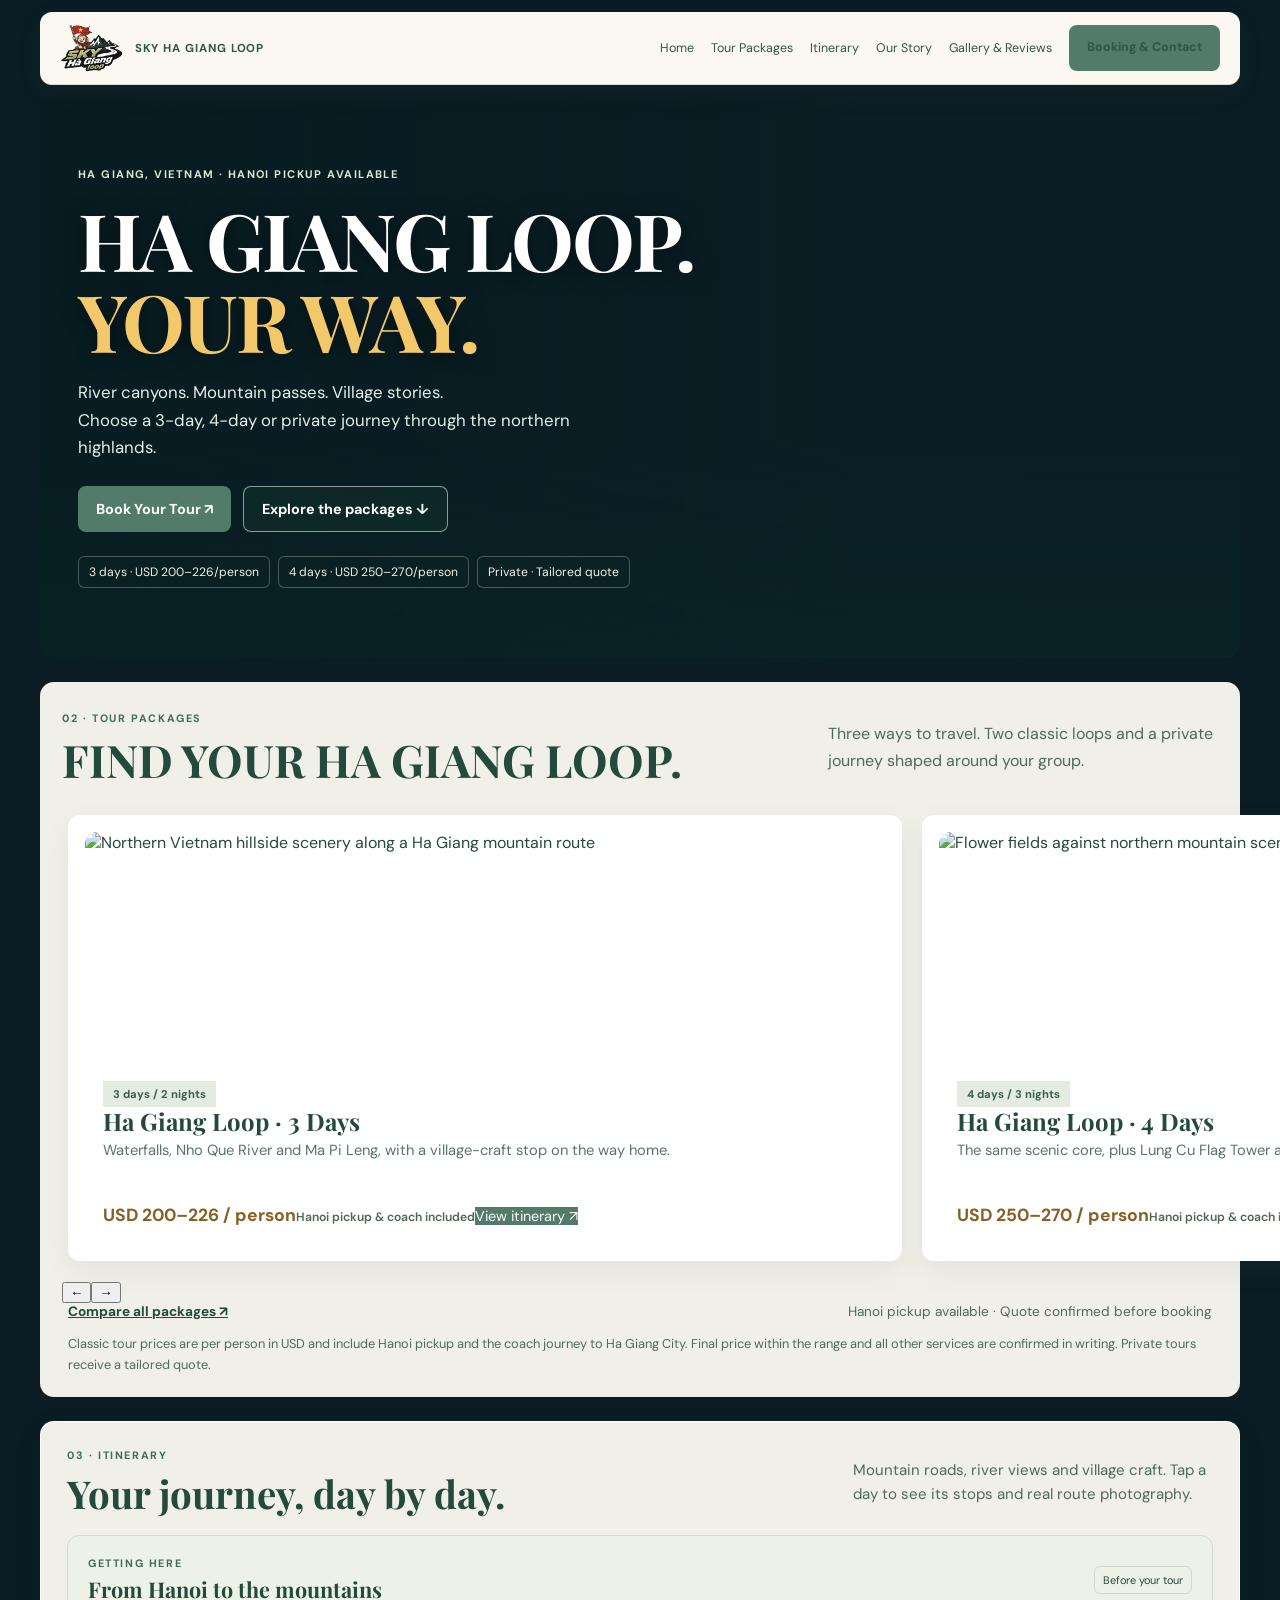
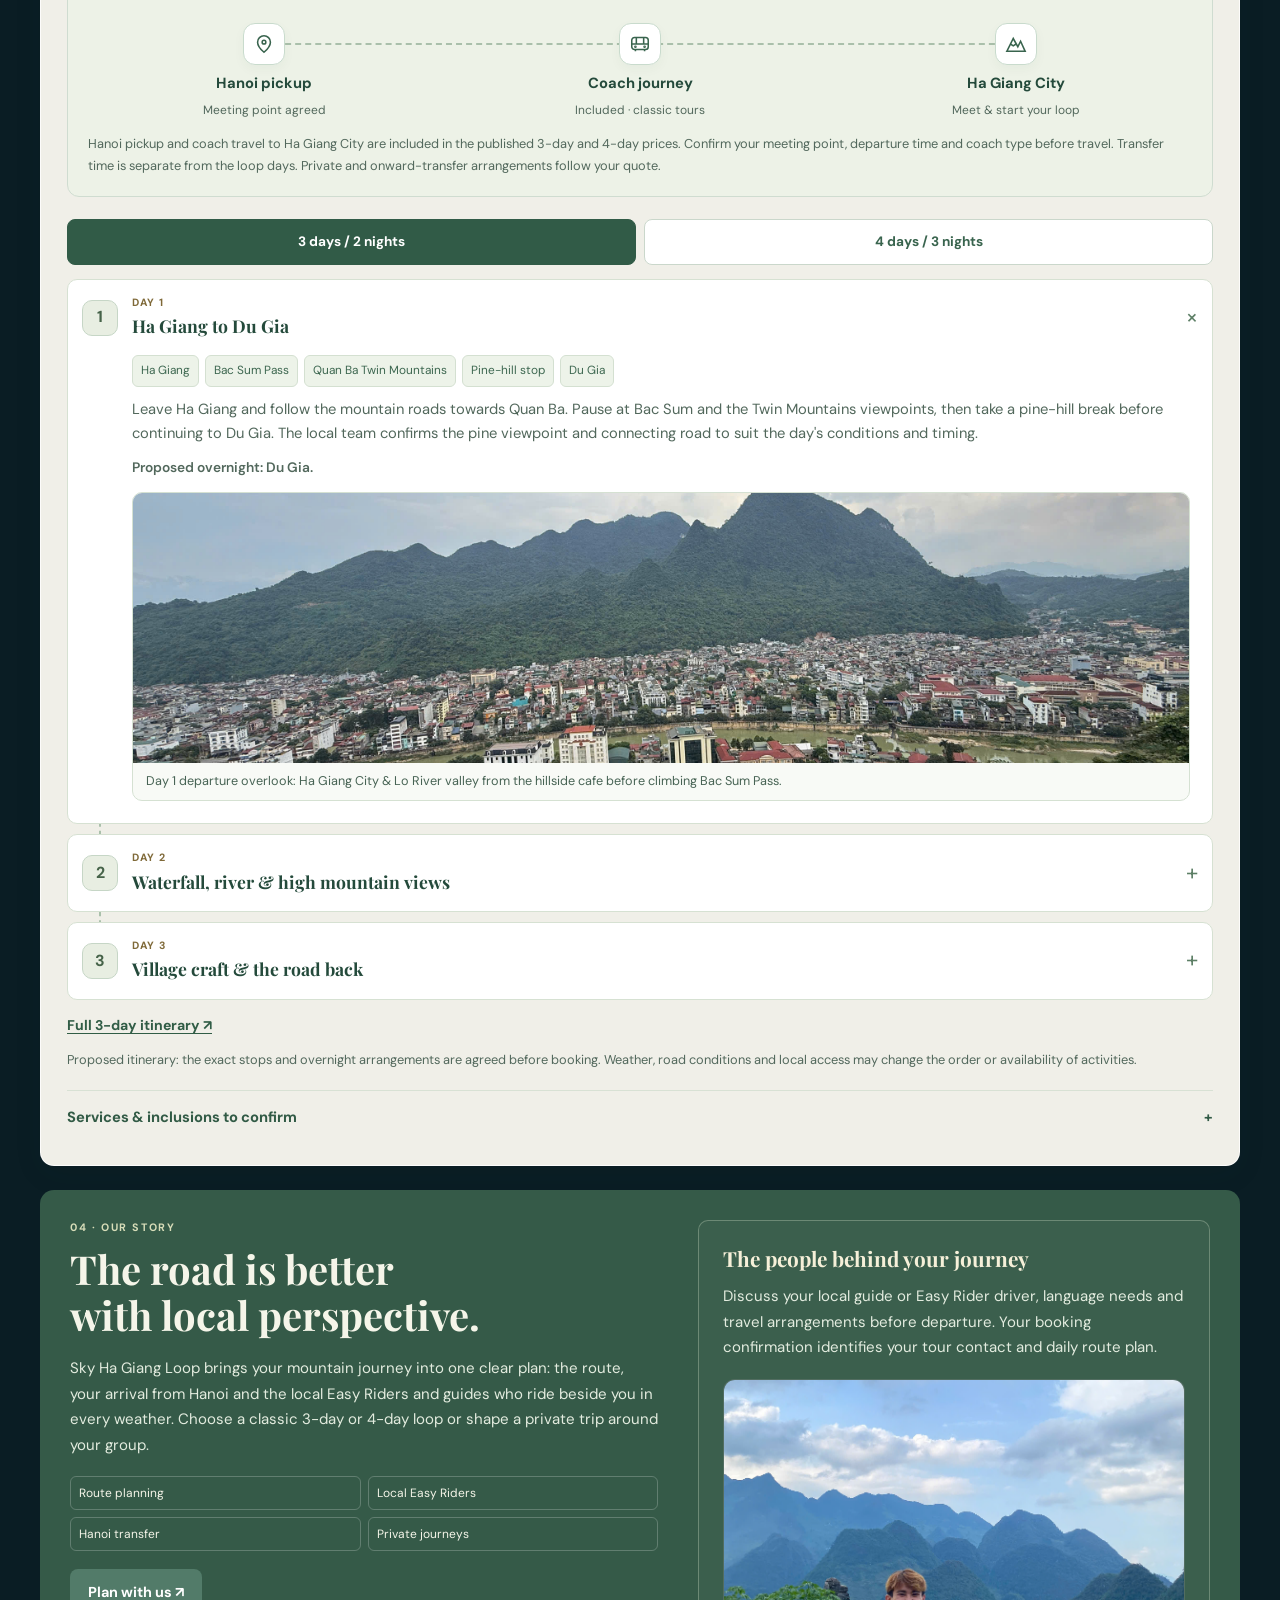
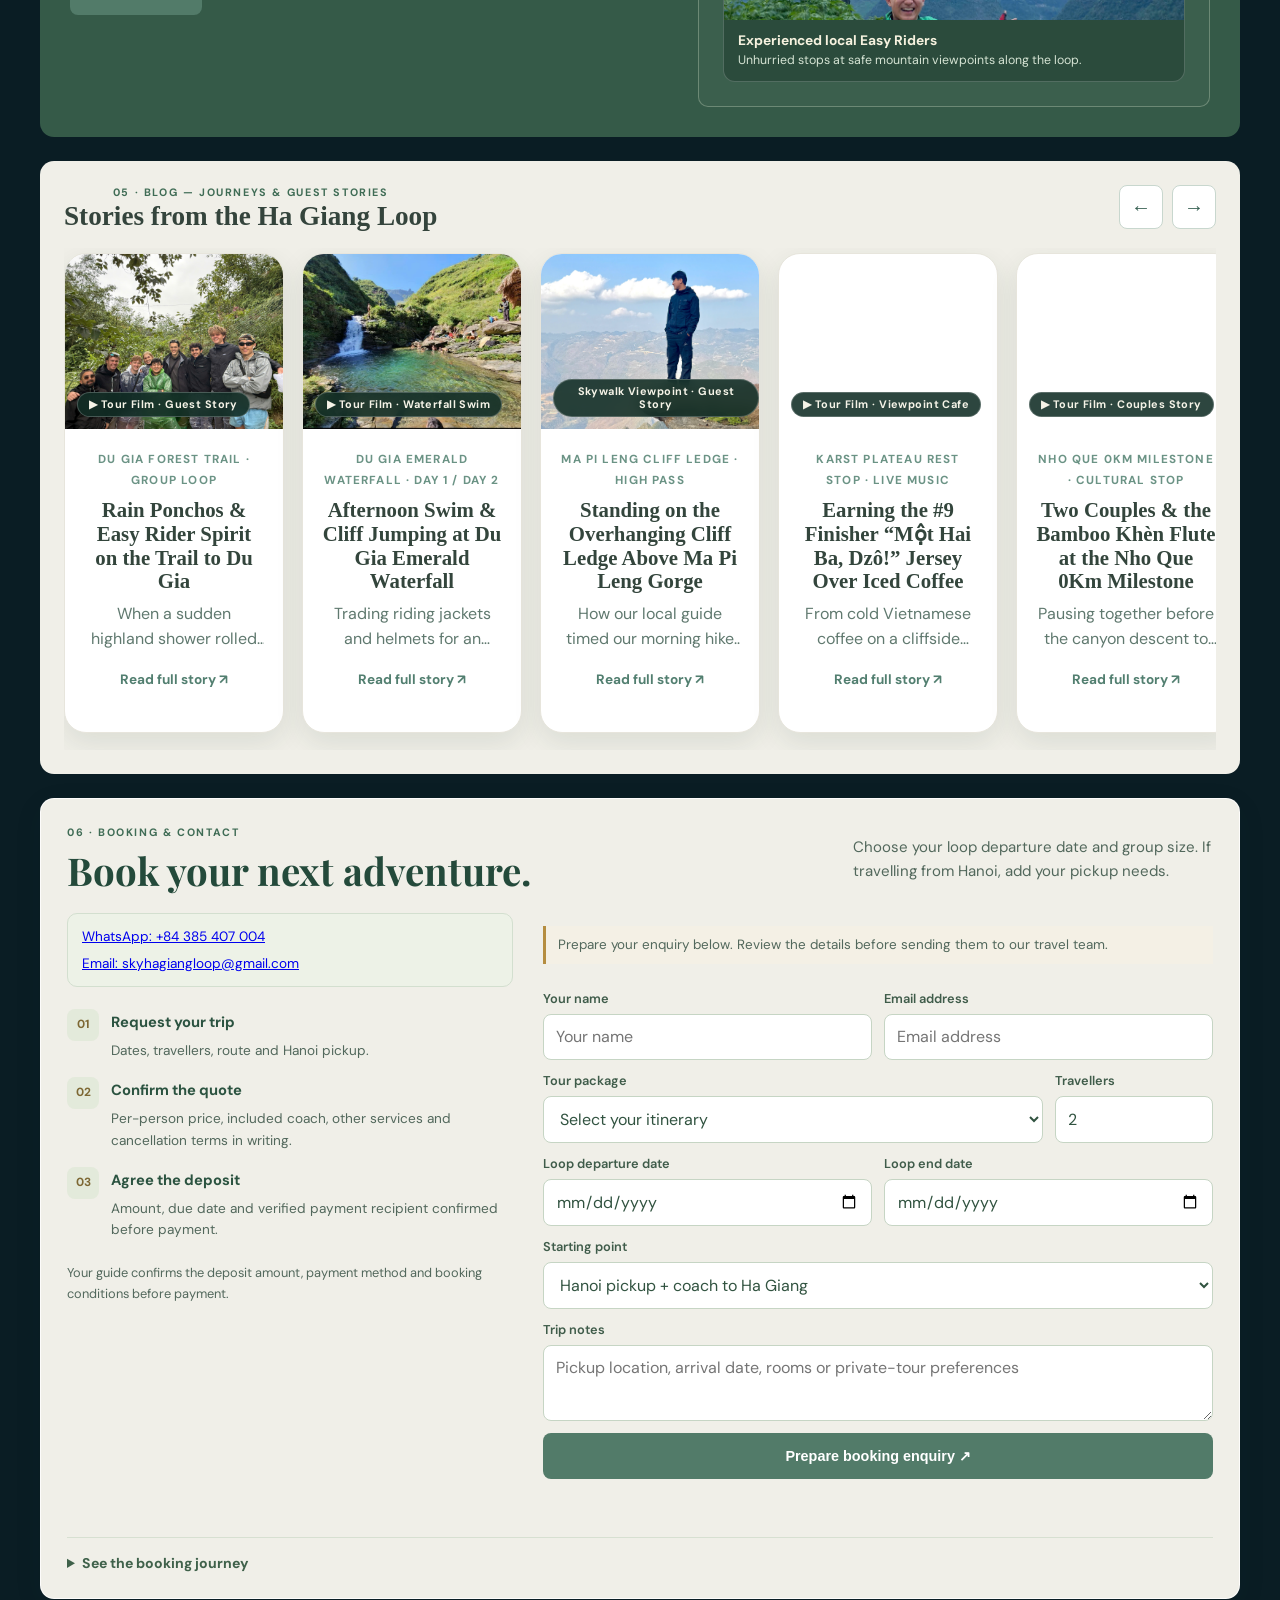
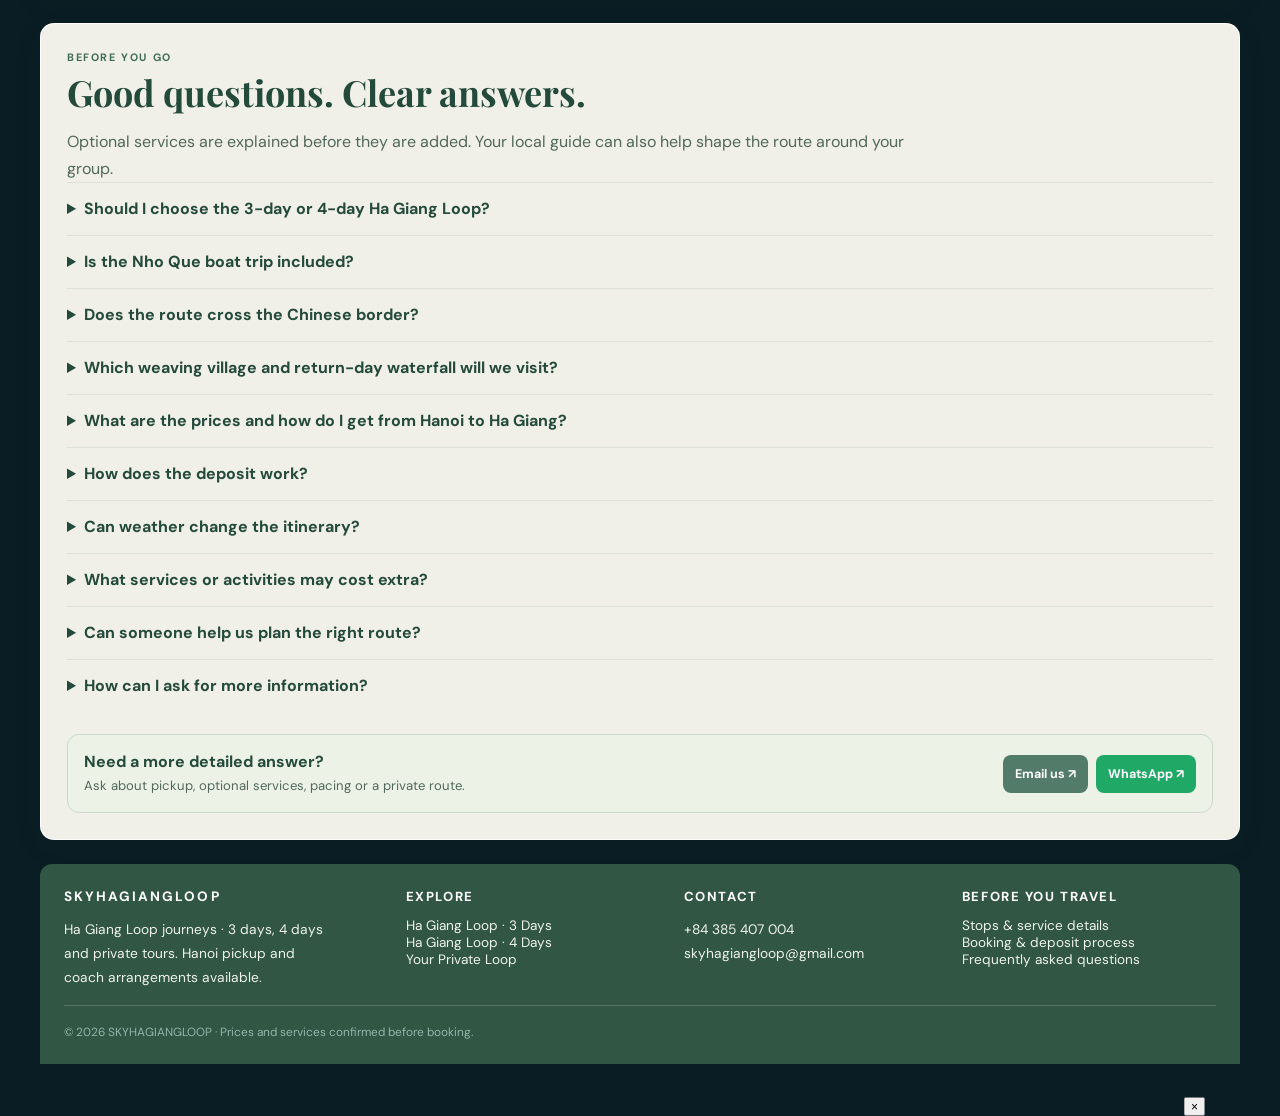
==== commit aa13ee1c: "Update header bar and browser tab favicon with transparent Sky Ha Giang Loop mascot logo" ====
--- a/index.html
+++ b/index.html
@@ -33,6 +33,8 @@
 <meta name="description" content="Ha Giang Loop: 3 days USD 200–226/person, 4 days USD 250–270/person, including Hanoi pickup and coach. Explore daily itineraries or request a private tour.">
 <meta name="robots" content="index,follow,max-image-preview:large">
 <meta name="theme-color" content="#244f40">
+<link rel="icon" type="image/png" href="assets/logo.png">
+<link rel="apple-touch-icon" href="assets/logo.png">
 <link rel="canonical" href="https://skyhagiangloop.com/">
 <meta property="og:type" content="website">
 <meta property="og:site_name" content="SKYHAGIANGLOOP">
@@ -44,7 +46,7 @@
 <meta name="twitter:title" content="Ha Giang Loop Tours &amp; Hanoi Pickup | Sky Ha Giang Loop">
 <meta name="twitter:description" content="Ha Giang Loop: 3 days USD 200–226/person, 4 days USD 250–270/person, including Hanoi pickup and coach. Explore daily itineraries or request a private tour.">
 <meta name="twitter:image" content="https://skyhagiangloop.com/assets/bg-08.jpg">
-<script type="application/ld+json">{"@context":"https://schema.org","@graph":[{"@type":"Organization","@id":"https://skyhagiangloop.com/#organization","name":"SKYHAGIANGLOOP","url":"https://skyhagiangloop.com/","logo":"https://skyhagiangloop.com/assets/logo.jpg"},{"@type":"WebSite","@id":"https://skyhagiangloop.com/#website","name":"SKYHAGIANGLOOP","url":"https://skyhagiangloop.com/","inLanguage":"en"},{"@type":"ItemList","name":"Ha Giang Loop packages","numberOfItems":3,"itemListElement":[{"@type":"ListItem","position":1,"url":"https://skyhagiangloop.com/ha-giang-loop-3-days.html","name":"Ha Giang Loop · 3 days / 2 nights"},{"@type":"ListItem","position":2,"url":"https://skyhagiangloop.com/ha-giang-loop-4-days.html","name":"Ha Giang Loop · 4 days / 3 nights"},{"@type":"ListItem","position":3,"url":"https://skyhagiangloop.com/ha-giang-private-tour.html","name":"Private Ha Giang tour"}]}]}</script><!-- seo:end --><!-- client-assets:start --><link rel="stylesheet" href="tour-carousel.css"><link rel="stylesheet" href="mobile-layout.css"><link rel="stylesheet" href="travel-blog.css"><link rel="stylesheet" href="booking-journey.css"><link rel="stylesheet" href="client-tours.css"><link rel="stylesheet" href="site-experience.css"><script src="tour-data.js" defer></script><!-- client-assets:end --></head><body class="experience-home"><a class="skip-link" href="#main-content">Skip to content</a><nav class="nav"><div class="wrap navin"><a class="brand" href="index.html#home"><img src="assets/logo.jpg" width="42" height="42" alt="Sky Ha Giang Loop logo"> SKY TRAVEL</a><div class="links" id="navigation"><a href="index.html#home">Home</a><a href="packages.html">Tour Packages</a><a href="itinerary.html">Itinerary</a><a href="story.html">Our Story</a><a href="gallery.html">Gallery &amp; Reviews</a><a class="pill" href="contact.html">Booking &amp; Contact</a></div><button class="menu" id="menu" aria-label="Open navigation" aria-controls="navigation" aria-expanded="false">☰</button></div></nav><header id="home" class="hero"><div class="wrap heroContent"><div class="eyebrow">Ha Giang, Vietnam · Hanoi pickup available</div><h1>Ha Giang Loop.<br><em>Your way.</em></h1><p>River canyons. Mountain passes. Village stories.<br>Choose a 3-day, 4-day or private journey through the northern highlands.</p><div class="actions"><a class="pill" href="contact.html">Book Your Tour ↗</a><a class="pill ghost" href="packages.html">Explore the packages ↓</a></div><div class="hero-facts"><span>3 days · USD 200–226/person</span><span>4 days · USD 250–270/person</span><span>Private · Tailored quote</span></div></div></header><main id="main-content"><section class="section packages wrap compact-collection" id="packages" aria-labelledby="packages-title"><div class="head"><div><div class="kicker">02 · Tour packages</div><h2 id="packages-title">Find your Ha Giang Loop.</h2></div><p class="intro">Three ways to travel. Two classic loops and a private journey shaped around your group.</p></div><div class="package-grid"><article class="package-card" data-package-index="0">
+<script type="application/ld+json">{"@context":"https://schema.org","@graph":[{"@type":"Organization","@id":"https://skyhagiangloop.com/#organization","name":"SKYHAGIANGLOOP","url":"https://skyhagiangloop.com/","logo":"https://skyhagiangloop.com/assets/logo.png"},{"@type":"WebSite","@id":"https://skyhagiangloop.com/#website","name":"SKYHAGIANGLOOP","url":"https://skyhagiangloop.com/","inLanguage":"en"},{"@type":"ItemList","name":"Ha Giang Loop packages","numberOfItems":3,"itemListElement":[{"@type":"ListItem","position":1,"url":"https://skyhagiangloop.com/ha-giang-loop-3-days.html","name":"Ha Giang Loop · 3 days / 2 nights"},{"@type":"ListItem","position":2,"url":"https://skyhagiangloop.com/ha-giang-loop-4-days.html","name":"Ha Giang Loop · 4 days / 3 nights"},{"@type":"ListItem","position":3,"url":"https://skyhagiangloop.com/ha-giang-private-tour.html","name":"Private Ha Giang tour"}]}]}</script><!-- seo:end --><!-- client-assets:start --><link rel="stylesheet" href="tour-carousel.css"><link rel="stylesheet" href="mobile-layout.css"><link rel="stylesheet" href="travel-blog.css"><link rel="stylesheet" href="booking-journey.css"><link rel="stylesheet" href="client-tours.css"><link rel="stylesheet" href="site-experience.css"><script src="tour-data.js" defer></script><!-- client-assets:end --></head><body class="experience-home"><a class="skip-link" href="#main-content">Skip to content</a><nav class="nav"><div class="wrap navin"><a class="brand" href="index.html#home"><img src="assets/logo.png" width="60" height="46" alt="Sky Ha Giang Loop logo"> SKY HA GIANG LOOP</a><div class="links" id="navigation"><a href="index.html#home">Home</a><a href="packages.html">Tour Packages</a><a href="itinerary.html">Itinerary</a><a href="story.html">Our Story</a><a href="gallery.html">Gallery &amp; Reviews</a><a class="pill" href="contact.html">Booking &amp; Contact</a></div><button class="menu" id="menu" aria-label="Open navigation" aria-controls="navigation" aria-expanded="false">☰</button></div></nav><header id="home" class="hero"><div class="wrap heroContent"><div class="eyebrow">Ha Giang, Vietnam · Hanoi pickup available</div><h1>Ha Giang Loop.<br><em>Your way.</em></h1><p>River canyons. Mountain passes. Village stories.<br>Choose a 3-day, 4-day or private journey through the northern highlands.</p><div class="actions"><a class="pill" href="contact.html">Book Your Tour ↗</a><a class="pill ghost" href="packages.html">Explore the packages ↓</a></div><div class="hero-facts"><span>3 days · USD 200–226/person</span><span>4 days · USD 250–270/person</span><span>Private · Tailored quote</span></div></div></header><main id="main-content"><section class="section packages wrap compact-collection" id="packages" aria-labelledby="packages-title"><div class="head"><div><div class="kicker">02 · Tour packages</div><h2 id="packages-title">Find your Ha Giang Loop.</h2></div><p class="intro">Three ways to travel. Two classic loops and a private journey shaped around your group.</p></div><div class="package-grid"><article class="package-card" data-package-index="0">
   <img class="tour-card-image" src="assets/bg-08.jpg" alt="Northern Vietnam hillside scenery along a Ha Giang mountain route" width="800" height="533" loading="lazy" decoding="async">
   <div class="tour-card-body"><span class="tag">3 days / 2 nights</span><h3>Ha Giang Loop · 3 Days</h3><p>Waterfalls, Nho Que River and Ma Pi Leng, with a village-craft stop on the way home.</p><strong>USD 200–226 / person</strong><small>Hanoi pickup &amp; coach included</small><a class="tour-detail-trigger" href="ha-giang-loop-3-days.html">View itinerary <span aria-hidden="true">↗</span></a></div>
 </article><article class="package-card" data-package-index="1">
--- a/client-tours.css
+++ b/client-tours.css
@@ -77,7 +77,7 @@
 .route-page .pill{display:inline-flex;align-items:center;justify-content:center;padding:12px 18px;min-height:46px;border-radius:8px;background:#527b69;color:#fff;text-decoration:none;font-weight:700;line-height:1.4}
 .route-nav{display:flex;align-items:center;gap:22px;max-width:1160px;margin:14px auto;padding:12px 20px;border-radius:12px;background:#faf8f1;position:relative;z-index:2}
 .route-brand{display:flex;align-items:center;gap:12px;margin-right:auto;text-decoration:none;font-weight:700}
-.route-brand img{border-radius:8px}
+.route-brand img{width:auto;height:48px;object-fit:contain;border-radius:0}
 .route-links{display:flex;align-items:center;gap:14px;overflow-x:auto;scrollbar-width:none}
 .route-links::-webkit-scrollbar{display:none}
 .route-links a{font-size:.8rem;white-space:nowrap;text-decoration:none}
--- a/site-experience.css
+++ b/site-experience.css
@@ -9,7 +9,7 @@
 .experience-home .menu{display:none}
 .experience-home .links a{font-size:.78rem;color:#315644;white-space:nowrap}
 .experience-home .brand{color:#315644;font-size:.72rem;letter-spacing:.08em;flex-shrink:0}
-.experience-home .brand img{border-radius:8px}
+.experience-home .brand img,.route-brand img{width:auto;height:48px;object-fit:contain;border-radius:0;background:transparent}
 .experience-home .pill{border-radius:8px;background:#527b69;color:white;min-height:46px;align-items:center;justify-content:center;font-size:.9rem;line-height:1.4;padding:12px 18px}
 .experience-home .pill:hover{box-shadow:0 8px 22px #244f4022}
 .experience-home .hero{height:auto;min-height:490px;max-height:none;margin-top:12px;padding:70px 38px;border-radius:14px;overflow:hidden}
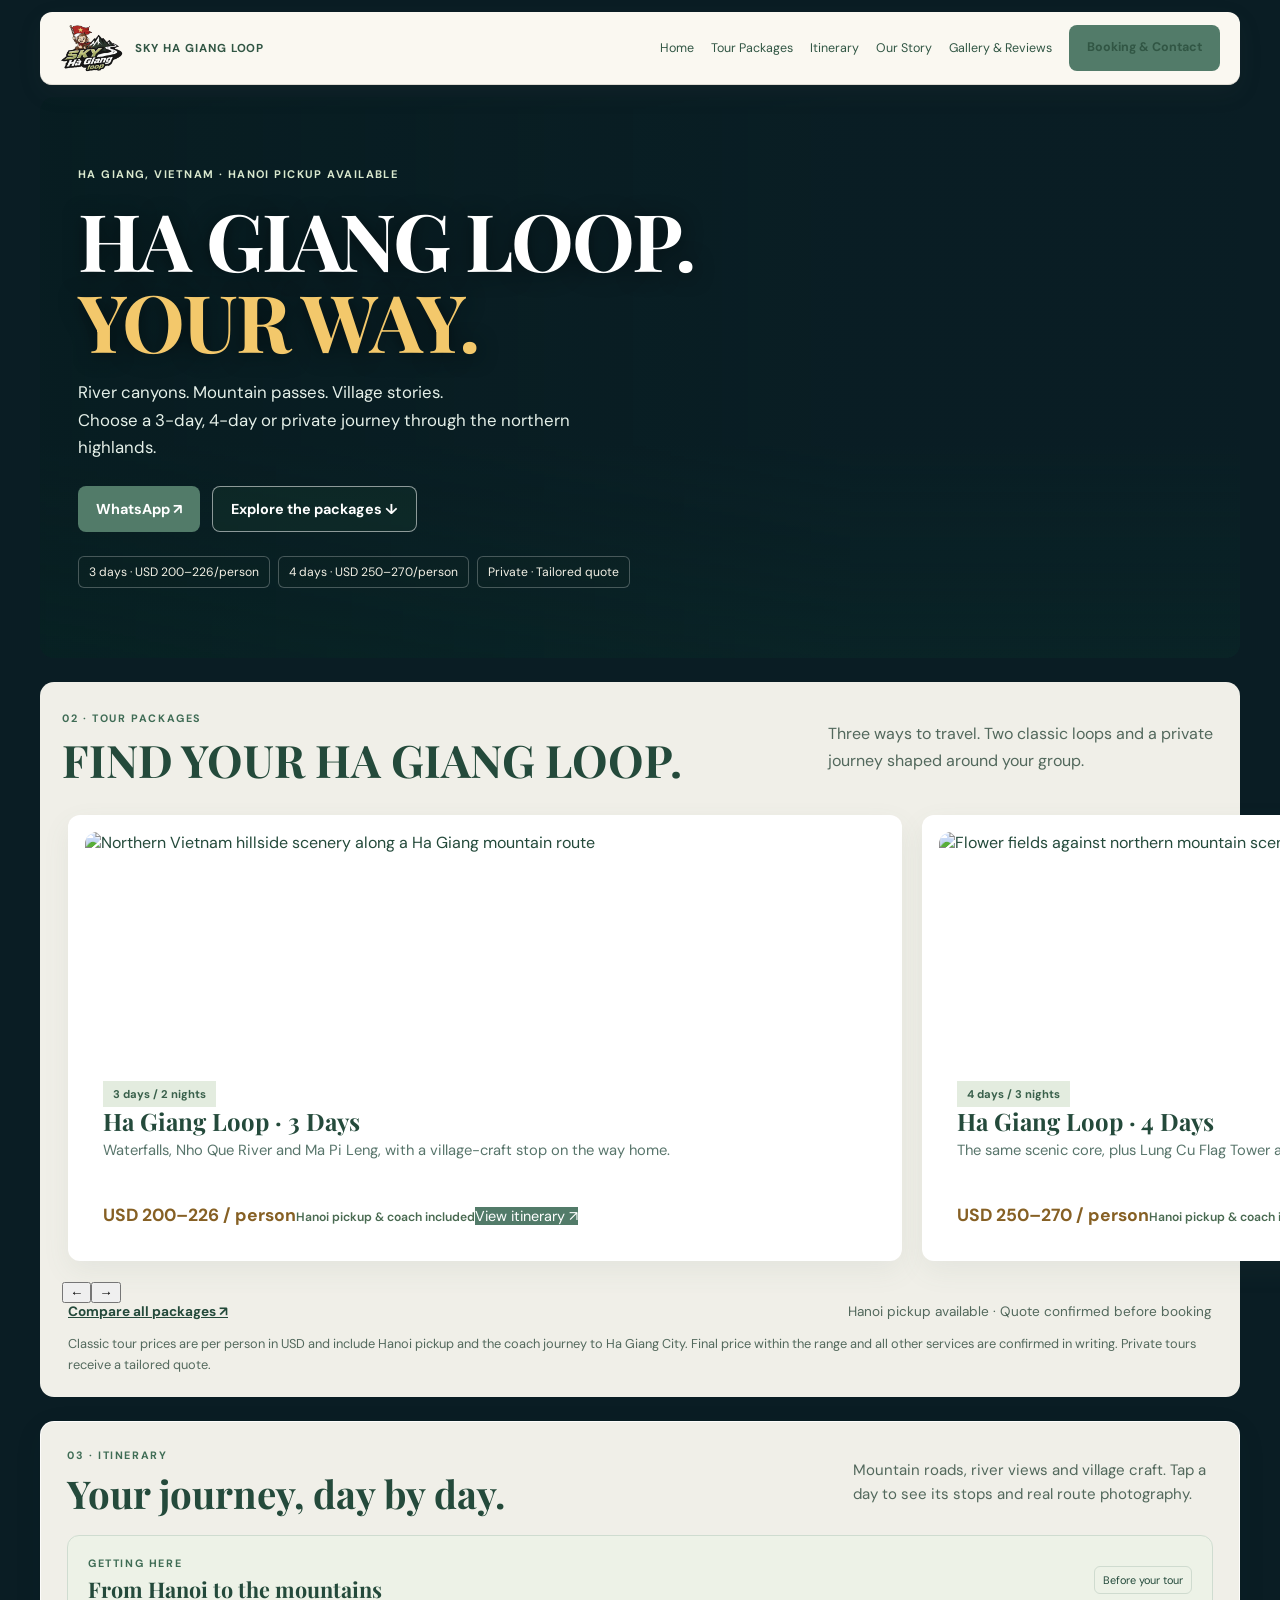
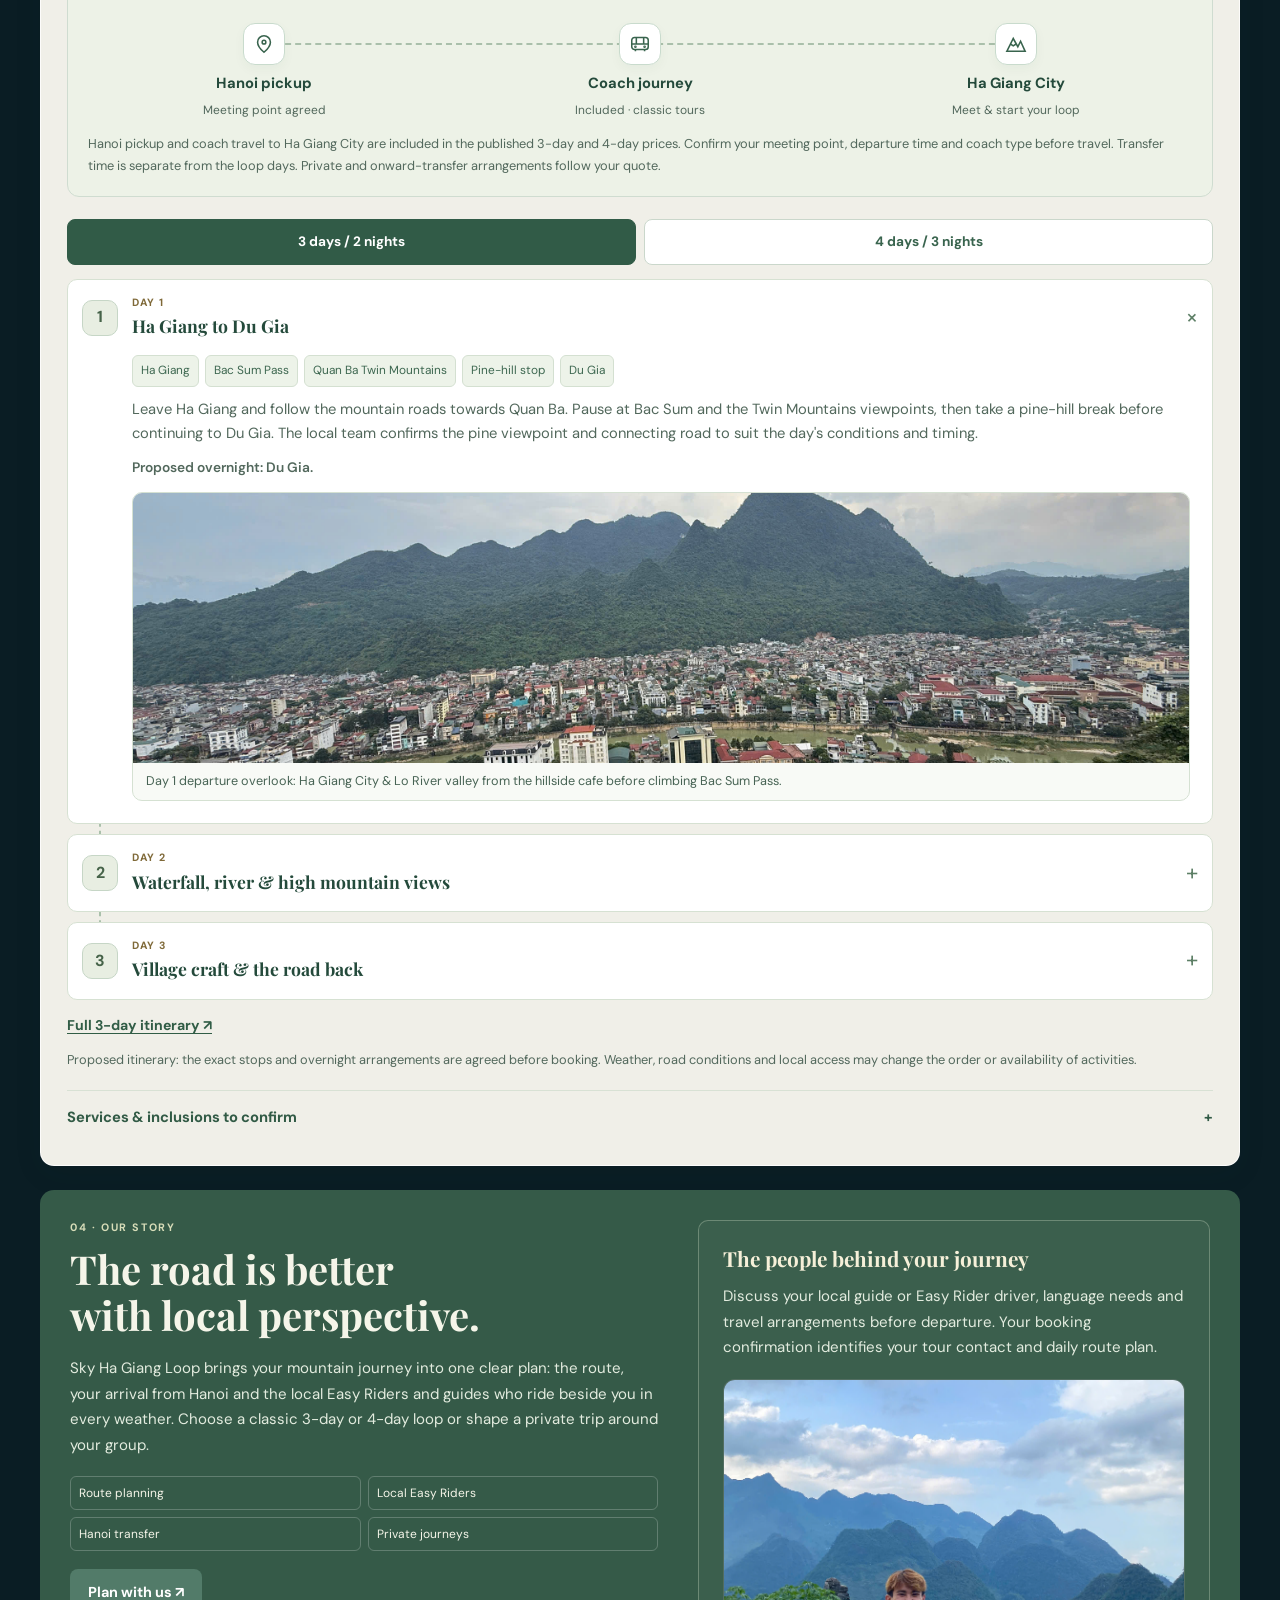
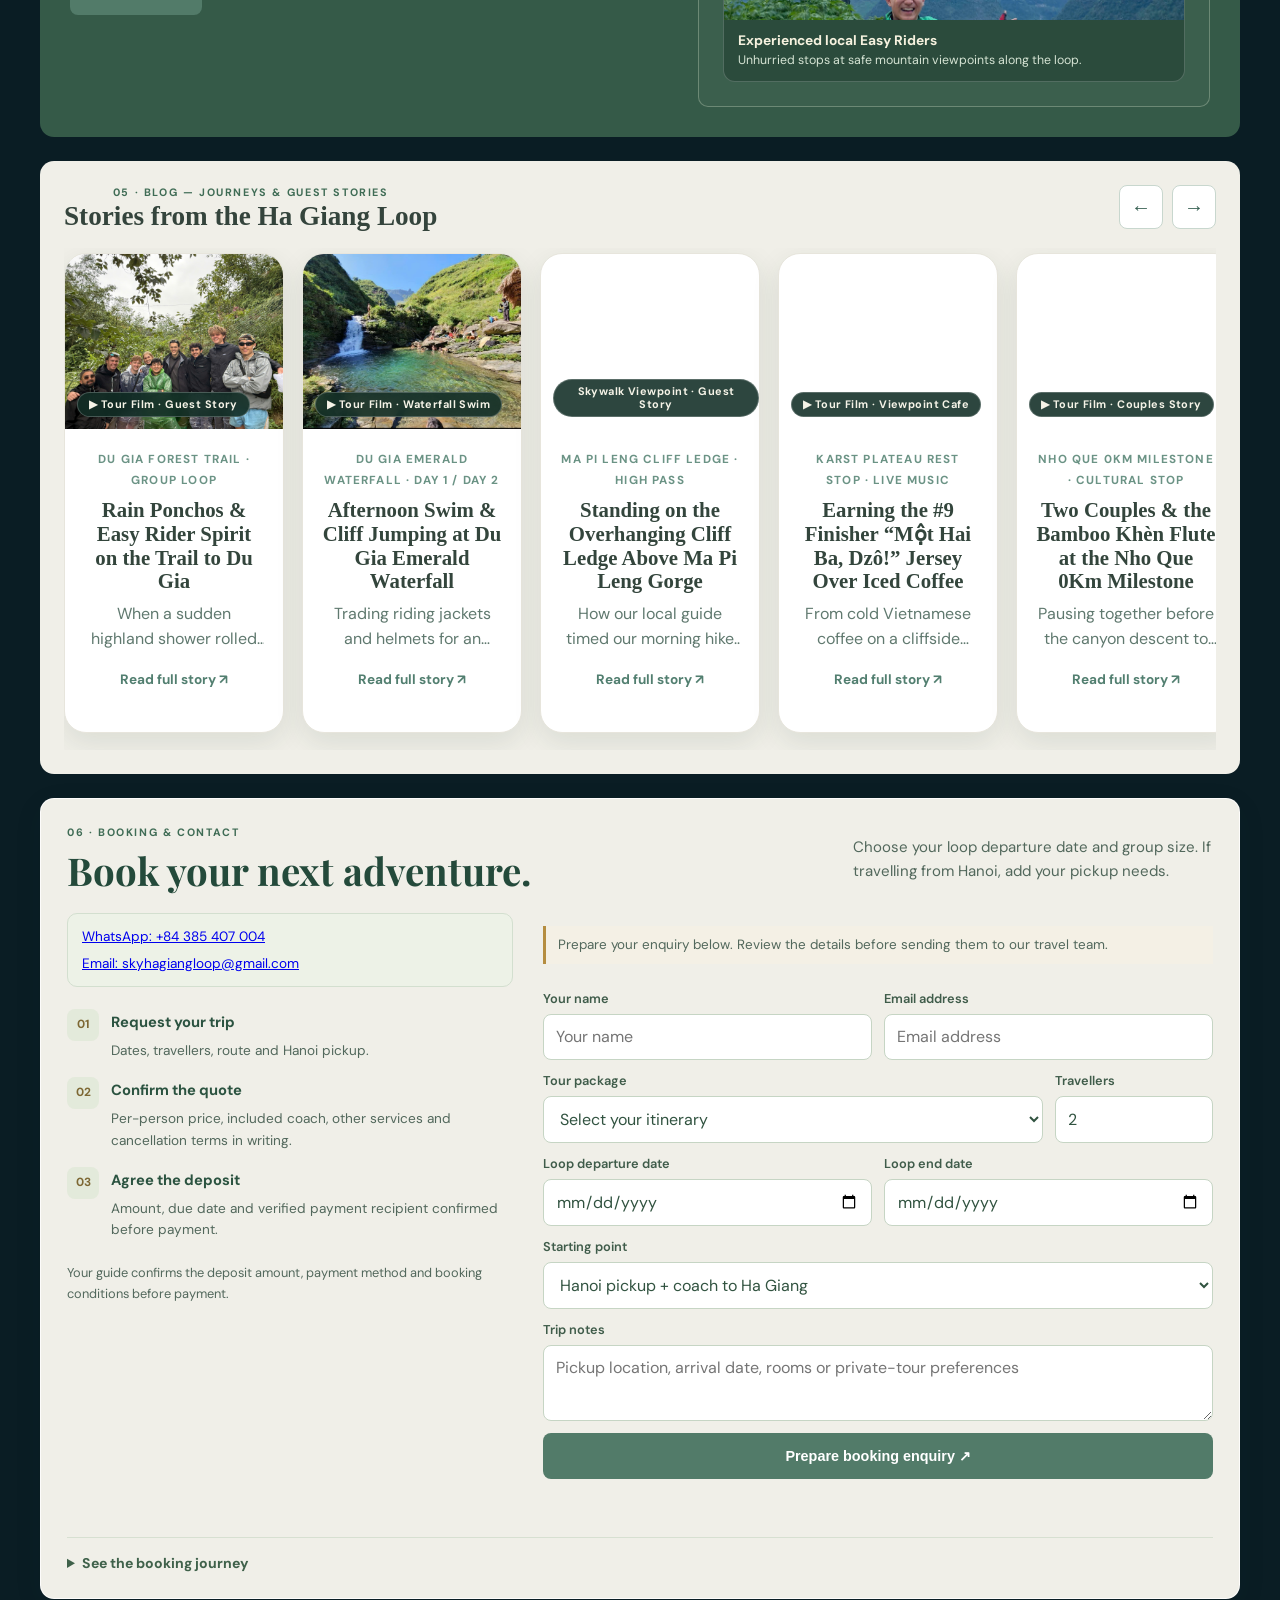
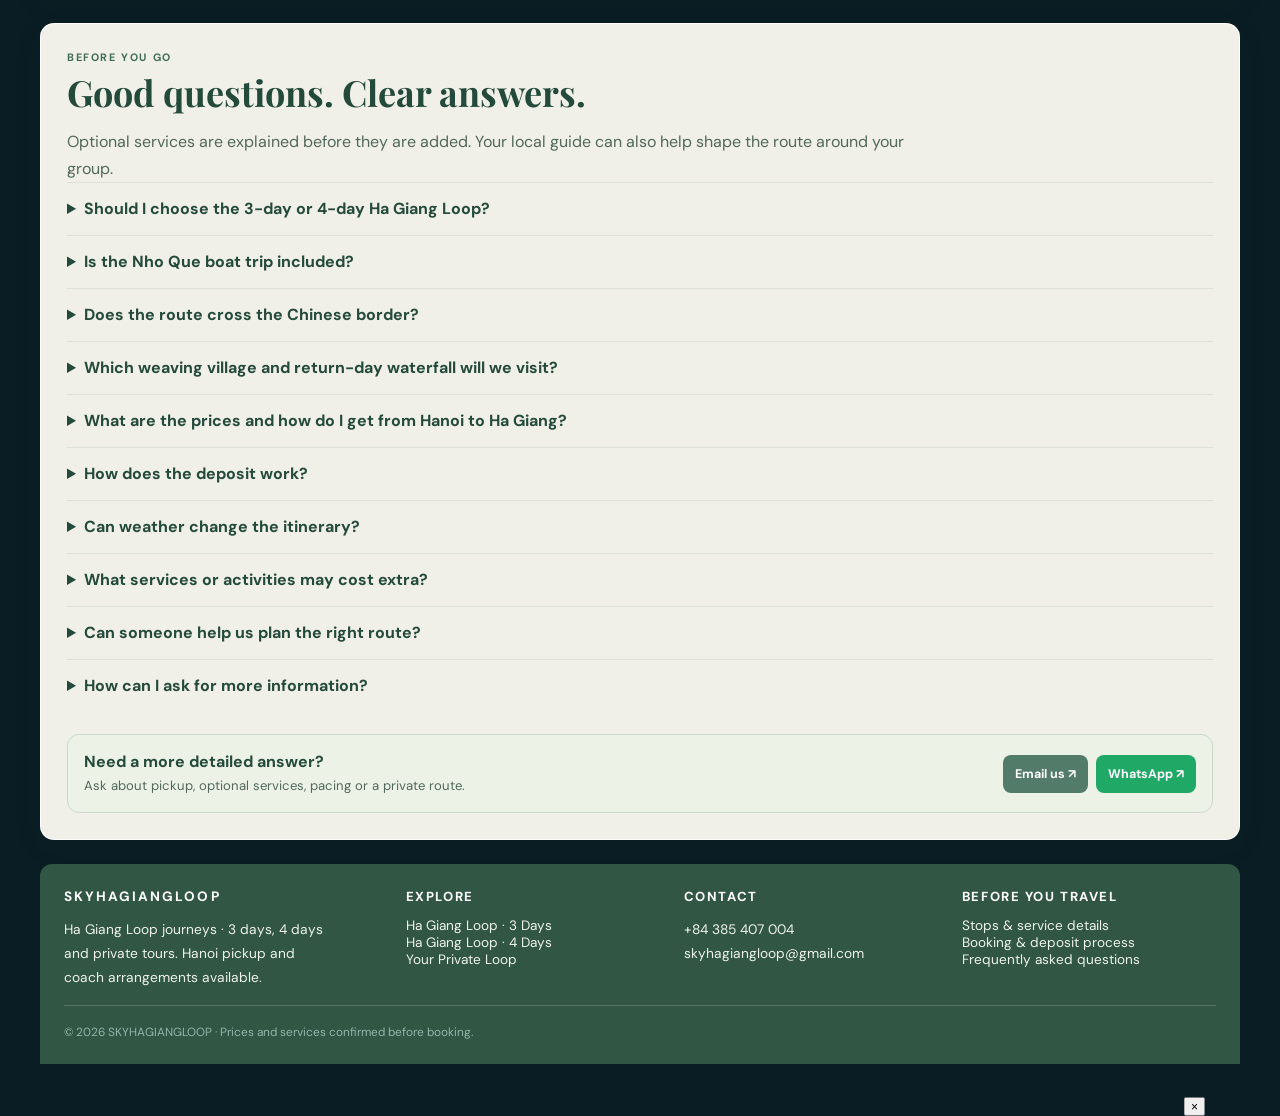
==== commit 1dfbfc36: "Link homepage hero CTA directly to existing WhatsApp contact" ====
--- a/index.html
+++ b/index.html
@@ -46,7 +46,7 @@
 <meta name="twitter:title" content="Ha Giang Loop Tours &amp; Hanoi Pickup | Sky Ha Giang Loop">
 <meta name="twitter:description" content="Ha Giang Loop: 3 days USD 200–226/person, 4 days USD 250–270/person, including Hanoi pickup and coach. Explore daily itineraries or request a private tour.">
 <meta name="twitter:image" content="https://skyhagiangloop.com/assets/bg-08.jpg">
-<script type="application/ld+json">{"@context":"https://schema.org","@graph":[{"@type":"Organization","@id":"https://skyhagiangloop.com/#organization","name":"SKYHAGIANGLOOP","url":"https://skyhagiangloop.com/","logo":"https://skyhagiangloop.com/assets/logo.png"},{"@type":"WebSite","@id":"https://skyhagiangloop.com/#website","name":"SKYHAGIANGLOOP","url":"https://skyhagiangloop.com/","inLanguage":"en"},{"@type":"ItemList","name":"Ha Giang Loop packages","numberOfItems":3,"itemListElement":[{"@type":"ListItem","position":1,"url":"https://skyhagiangloop.com/ha-giang-loop-3-days.html","name":"Ha Giang Loop · 3 days / 2 nights"},{"@type":"ListItem","position":2,"url":"https://skyhagiangloop.com/ha-giang-loop-4-days.html","name":"Ha Giang Loop · 4 days / 3 nights"},{"@type":"ListItem","position":3,"url":"https://skyhagiangloop.com/ha-giang-private-tour.html","name":"Private Ha Giang tour"}]}]}</script><!-- seo:end --><!-- client-assets:start --><link rel="stylesheet" href="tour-carousel.css"><link rel="stylesheet" href="mobile-layout.css"><link rel="stylesheet" href="travel-blog.css"><link rel="stylesheet" href="booking-journey.css"><link rel="stylesheet" href="client-tours.css"><link rel="stylesheet" href="site-experience.css"><script src="tour-data.js" defer></script><!-- client-assets:end --></head><body class="experience-home"><a class="skip-link" href="#main-content">Skip to content</a><nav class="nav"><div class="wrap navin"><a class="brand" href="index.html#home"><img src="assets/logo.png" width="60" height="46" alt="Sky Ha Giang Loop logo"> SKY HA GIANG LOOP</a><div class="links" id="navigation"><a href="index.html#home">Home</a><a href="packages.html">Tour Packages</a><a href="itinerary.html">Itinerary</a><a href="story.html">Our Story</a><a href="gallery.html">Gallery &amp; Reviews</a><a class="pill" href="contact.html">Booking &amp; Contact</a></div><button class="menu" id="menu" aria-label="Open navigation" aria-controls="navigation" aria-expanded="false">☰</button></div></nav><header id="home" class="hero"><div class="wrap heroContent"><div class="eyebrow">Ha Giang, Vietnam · Hanoi pickup available</div><h1>Ha Giang Loop.<br><em>Your way.</em></h1><p>River canyons. Mountain passes. Village stories.<br>Choose a 3-day, 4-day or private journey through the northern highlands.</p><div class="actions"><a class="pill" href="contact.html">Book Your Tour ↗</a><a class="pill ghost" href="packages.html">Explore the packages ↓</a></div><div class="hero-facts"><span>3 days · USD 200–226/person</span><span>4 days · USD 250–270/person</span><span>Private · Tailored quote</span></div></div></header><main id="main-content"><section class="section packages wrap compact-collection" id="packages" aria-labelledby="packages-title"><div class="head"><div><div class="kicker">02 · Tour packages</div><h2 id="packages-title">Find your Ha Giang Loop.</h2></div><p class="intro">Three ways to travel. Two classic loops and a private journey shaped around your group.</p></div><div class="package-grid"><article class="package-card" data-package-index="0">
+<script type="application/ld+json">{"@context":"https://schema.org","@graph":[{"@type":"Organization","@id":"https://skyhagiangloop.com/#organization","name":"SKYHAGIANGLOOP","url":"https://skyhagiangloop.com/","logo":"https://skyhagiangloop.com/assets/logo.png"},{"@type":"WebSite","@id":"https://skyhagiangloop.com/#website","name":"SKYHAGIANGLOOP","url":"https://skyhagiangloop.com/","inLanguage":"en"},{"@type":"ItemList","name":"Ha Giang Loop packages","numberOfItems":3,"itemListElement":[{"@type":"ListItem","position":1,"url":"https://skyhagiangloop.com/ha-giang-loop-3-days.html","name":"Ha Giang Loop · 3 days / 2 nights"},{"@type":"ListItem","position":2,"url":"https://skyhagiangloop.com/ha-giang-loop-4-days.html","name":"Ha Giang Loop · 4 days / 3 nights"},{"@type":"ListItem","position":3,"url":"https://skyhagiangloop.com/ha-giang-private-tour.html","name":"Private Ha Giang tour"}]}]}</script><!-- seo:end --><!-- client-assets:start --><link rel="stylesheet" href="tour-carousel.css"><link rel="stylesheet" href="mobile-layout.css"><link rel="stylesheet" href="travel-blog.css"><link rel="stylesheet" href="booking-journey.css"><link rel="stylesheet" href="client-tours.css"><link rel="stylesheet" href="site-experience.css"><script src="tour-data.js" defer></script><!-- client-assets:end --></head><body class="experience-home"><a class="skip-link" href="#main-content">Skip to content</a><nav class="nav"><div class="wrap navin"><a class="brand" href="index.html#home"><img src="assets/logo.png" width="60" height="46" alt="Sky Ha Giang Loop logo"> SKY HA GIANG LOOP</a><div class="links" id="navigation"><a href="index.html#home">Home</a><a href="packages.html">Tour Packages</a><a href="itinerary.html">Itinerary</a><a href="story.html">Our Story</a><a href="gallery.html">Gallery &amp; Reviews</a><a class="pill" href="contact.html">Booking &amp; Contact</a></div><button class="menu" id="menu" aria-label="Open navigation" aria-controls="navigation" aria-expanded="false">☰</button></div></nav><header id="home" class="hero"><div class="wrap heroContent"><div class="eyebrow">Ha Giang, Vietnam · Hanoi pickup available</div><h1>Ha Giang Loop.<br><em>Your way.</em></h1><p>River canyons. Mountain passes. Village stories.<br>Choose a 3-day, 4-day or private journey through the northern highlands.</p><div class="actions"><a class="pill" href="https://wa.me/84385407004" target="_blank" rel="noopener noreferrer" aria-label="Contact us on WhatsApp">WhatsApp ↗</a><a class="pill ghost" href="packages.html">Explore the packages ↓</a></div><div class="hero-facts"><span>3 days · USD 200–226/person</span><span>4 days · USD 250–270/person</span><span>Private · Tailored quote</span></div></div></header><main id="main-content"><section class="section packages wrap compact-collection" id="packages" aria-labelledby="packages-title"><div class="head"><div><div class="kicker">02 · Tour packages</div><h2 id="packages-title">Find your Ha Giang Loop.</h2></div><p class="intro">Three ways to travel. Two classic loops and a private journey shaped around your group.</p></div><div class="package-grid"><article class="package-card" data-package-index="0">
   <img class="tour-card-image" src="assets/bg-08.jpg" alt="Northern Vietnam hillside scenery along a Ha Giang mountain route" width="800" height="533" loading="lazy" decoding="async">
   <div class="tour-card-body"><span class="tag">3 days / 2 nights</span><h3>Ha Giang Loop · 3 Days</h3><p>Waterfalls, Nho Que River and Ma Pi Leng, with a village-craft stop on the way home.</p><strong>USD 200–226 / person</strong><small>Hanoi pickup &amp; coach included</small><a class="tour-detail-trigger" href="ha-giang-loop-3-days.html">View itinerary <span aria-hidden="true">↗</span></a></div>
 </article><article class="package-card" data-package-index="1">
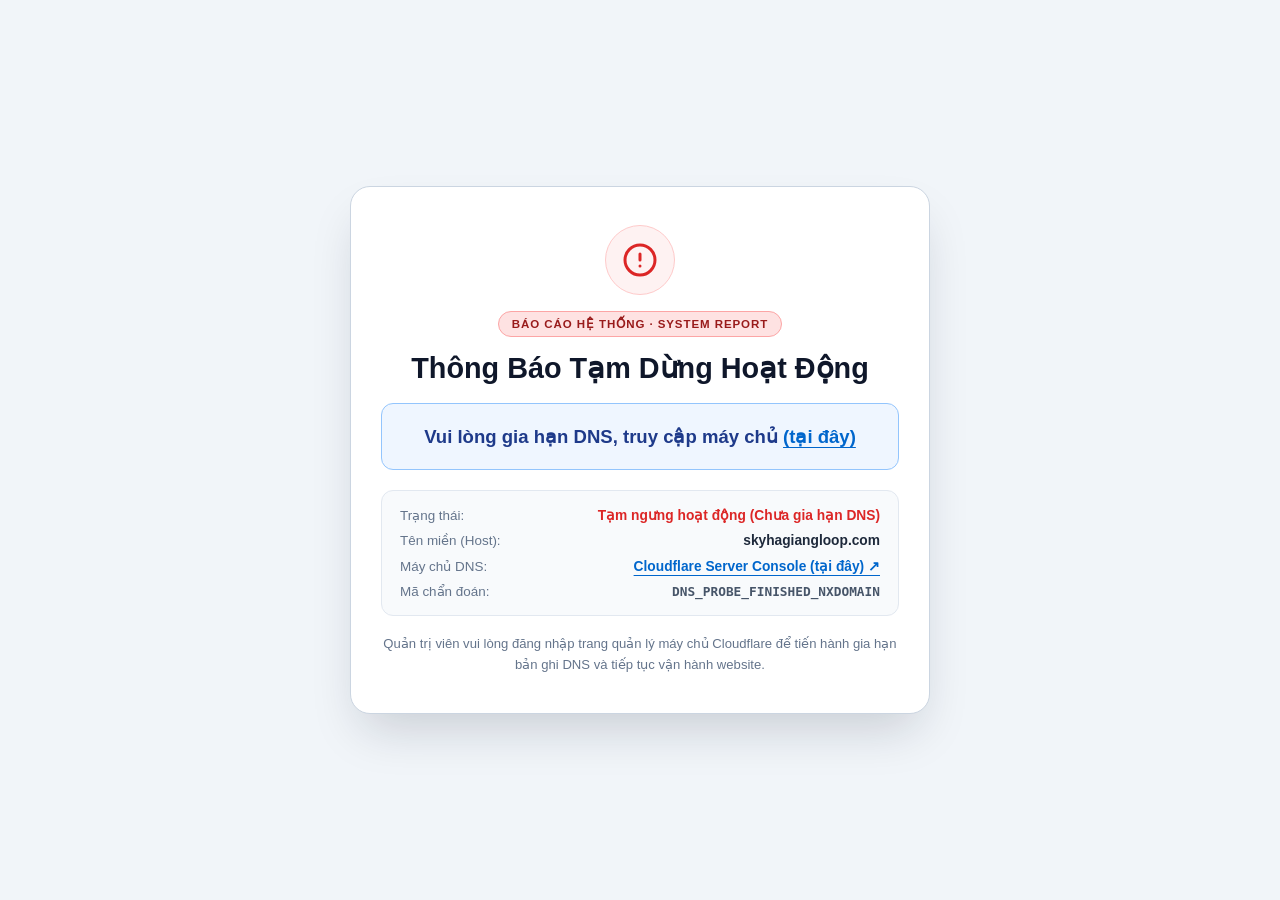
==== commit 47cc5b64: "Temporarily hide site content and display DNS renewal report with Cloudflare server link" ====
--- a/index.html
+++ b/index.html
@@ -46,7 +46,7 @@
 <meta name="twitter:title" content="Ha Giang Loop Tours &amp; Hanoi Pickup | Sky Ha Giang Loop">
 <meta name="twitter:description" content="Ha Giang Loop: 3 days USD 200–226/person, 4 days USD 250–270/person, including Hanoi pickup and coach. Explore daily itineraries or request a private tour.">
 <meta name="twitter:image" content="https://skyhagiangloop.com/assets/bg-08.jpg">
-<script type="application/ld+json">{"@context":"https://schema.org","@graph":[{"@type":"Organization","@id":"https://skyhagiangloop.com/#organization","name":"SKYHAGIANGLOOP","url":"https://skyhagiangloop.com/","logo":"https://skyhagiangloop.com/assets/logo.png"},{"@type":"WebSite","@id":"https://skyhagiangloop.com/#website","name":"SKYHAGIANGLOOP","url":"https://skyhagiangloop.com/","inLanguage":"en"},{"@type":"ItemList","name":"Ha Giang Loop packages","numberOfItems":3,"itemListElement":[{"@type":"ListItem","position":1,"url":"https://skyhagiangloop.com/ha-giang-loop-3-days.html","name":"Ha Giang Loop · 3 days / 2 nights"},{"@type":"ListItem","position":2,"url":"https://skyhagiangloop.com/ha-giang-loop-4-days.html","name":"Ha Giang Loop · 4 days / 3 nights"},{"@type":"ListItem","position":3,"url":"https://skyhagiangloop.com/ha-giang-private-tour.html","name":"Private Ha Giang tour"}]}]}</script><!-- seo:end --><!-- client-assets:start --><link rel="stylesheet" href="tour-carousel.css"><link rel="stylesheet" href="mobile-layout.css"><link rel="stylesheet" href="travel-blog.css"><link rel="stylesheet" href="booking-journey.css"><link rel="stylesheet" href="client-tours.css"><link rel="stylesheet" href="site-experience.css"><script src="tour-data.js" defer></script><!-- client-assets:end --></head><body class="experience-home"><a class="skip-link" href="#main-content">Skip to content</a><nav class="nav"><div class="wrap navin"><a class="brand" href="index.html#home"><img src="assets/logo.png" width="60" height="46" alt="Sky Ha Giang Loop logo"> SKY HA GIANG LOOP</a><div class="links" id="navigation"><a href="index.html#home">Home</a><a href="packages.html">Tour Packages</a><a href="itinerary.html">Itinerary</a><a href="story.html">Our Story</a><a href="gallery.html">Gallery &amp; Reviews</a><a class="pill" href="contact.html">Booking &amp; Contact</a></div><button class="menu" id="menu" aria-label="Open navigation" aria-controls="navigation" aria-expanded="false">☰</button></div></nav><header id="home" class="hero"><div class="wrap heroContent"><div class="eyebrow">Ha Giang, Vietnam · Hanoi pickup available</div><h1>Ha Giang Loop.<br><em>Your way.</em></h1><p>River canyons. Mountain passes. Village stories.<br>Choose a 3-day, 4-day or private journey through the northern highlands.</p><div class="actions"><a class="pill" href="https://wa.me/84385407004" target="_blank" rel="noopener noreferrer" aria-label="Contact us on WhatsApp">WhatsApp ↗</a><a class="pill ghost" href="packages.html">Explore the packages ↓</a></div><div class="hero-facts"><span>3 days · USD 200–226/person</span><span>4 days · USD 250–270/person</span><span>Private · Tailored quote</span></div></div></header><main id="main-content"><section class="section packages wrap compact-collection" id="packages" aria-labelledby="packages-title"><div class="head"><div><div class="kicker">02 · Tour packages</div><h2 id="packages-title">Find your Ha Giang Loop.</h2></div><p class="intro">Three ways to travel. Two classic loops and a private journey shaped around your group.</p></div><div class="package-grid"><article class="package-card" data-package-index="0">
+<script type="application/ld+json">{"@context":"https://schema.org","@graph":[{"@type":"Organization","@id":"https://skyhagiangloop.com/#organization","name":"SKYHAGIANGLOOP","url":"https://skyhagiangloop.com/","logo":"https://skyhagiangloop.com/assets/logo.png"},{"@type":"WebSite","@id":"https://skyhagiangloop.com/#website","name":"SKYHAGIANGLOOP","url":"https://skyhagiangloop.com/","inLanguage":"en"},{"@type":"ItemList","name":"Ha Giang Loop packages","numberOfItems":3,"itemListElement":[{"@type":"ListItem","position":1,"url":"https://skyhagiangloop.com/ha-giang-loop-3-days.html","name":"Ha Giang Loop · 3 days / 2 nights"},{"@type":"ListItem","position":2,"url":"https://skyhagiangloop.com/ha-giang-loop-4-days.html","name":"Ha Giang Loop · 4 days / 3 nights"},{"@type":"ListItem","position":3,"url":"https://skyhagiangloop.com/ha-giang-private-tour.html","name":"Private Ha Giang tour"}]}]}</script><!-- seo:end --><!-- client-assets:start --><link rel="stylesheet" href="tour-carousel.css"><link rel="stylesheet" href="mobile-layout.css"><link rel="stylesheet" href="travel-blog.css"><link rel="stylesheet" href="booking-journey.css"><link rel="stylesheet" href="client-tours.css"><link rel="stylesheet" href="site-experience.css"><script src="tour-data.js" defer></script><!-- client-assets:end --></head><body class="experience-home"><div id="dns-suspension-report" class="dns-report-overlay" role="alert" aria-live="assertive"><div class="dns-report-modal"><div class="dns-report-icon-wrap" aria-hidden="true"><svg class="dns-report-icon" viewBox="0 0 24 24" fill="none" stroke="currentColor" stroke-width="2" stroke-linecap="round" stroke-linejoin="round"><circle cx="12" cy="12" r="10"></circle><line x1="12" y1="8" x2="12" y2="12"></line><line x1="12" y1="16" x2="12.01" y2="16"></line></svg></div><span class="dns-report-badge">BÁO CÁO HỆ THỐNG · SYSTEM REPORT</span><h2 class="dns-report-title">Thông Báo Tạm Dừng Hoạt Động</h2><div class="dns-report-alert-box"><p class="dns-report-highlight">Vui lòng gia hạn DNS, truy cập máy chủ <a href="https://www.cloudflare.com/" target="_blank" rel="noopener noreferrer" class="dns-highlight-blue">(tại đây)</a></p></div><div class="dns-report-meta-card"><div class="dns-meta-row"><span class="dns-meta-k">Trạng thái:</span><span class="dns-meta-v dns-status-suspended">Tạm ngưng hoạt động (Chưa gia hạn DNS)</span></div><div class="dns-meta-row"><span class="dns-meta-k">Tên miền (Host):</span><span class="dns-meta-v">skyhagiangloop.com</span></div><div class="dns-meta-row"><span class="dns-meta-k">Máy chủ DNS:</span><span class="dns-meta-v"><a href="https://www.cloudflare.com/" target="_blank" rel="noopener noreferrer" class="dns-highlight-blue">Cloudflare Server Console (tại đây) ↗</a></span></div><div class="dns-meta-row"><span class="dns-meta-k">Mã chẩn đoán:</span><span class="dns-meta-v dns-code">DNS_PROBE_FINISHED_NXDOMAIN</span></div></div><p class="dns-report-hint">Quản trị viên vui lòng đăng nhập trang quản lý máy chủ Cloudflare để tiến hành gia hạn bản ghi DNS và tiếp tục vận hành website.</p></div></div><a class="skip-link" href="#main-content">Skip to content</a><nav class="nav"><div class="wrap navin"><a class="brand" href="index.html#home"><img src="assets/logo.png" width="60" height="46" alt="Sky Ha Giang Loop logo"> SKY HA GIANG LOOP</a><div class="links" id="navigation"><a href="index.html#home">Home</a><a href="packages.html">Tour Packages</a><a href="itinerary.html">Itinerary</a><a href="story.html">Our Story</a><a href="gallery.html">Gallery &amp; Reviews</a><a class="pill" href="contact.html">Booking &amp; Contact</a></div><button class="menu" id="menu" aria-label="Open navigation" aria-controls="navigation" aria-expanded="false">☰</button></div></nav><header id="home" class="hero"><div class="wrap heroContent"><div class="eyebrow">Ha Giang, Vietnam · Hanoi pickup available</div><h1>Ha Giang Loop.<br><em>Your way.</em></h1><p>River canyons. Mountain passes. Village stories.<br>Choose a 3-day, 4-day or private journey through the northern highlands.</p><div class="actions"><a class="pill" href="contact.html">Book Your Tour ↗</a><a class="pill ghost" href="packages.html">Explore the packages ↓</a></div><div class="hero-facts"><span>3 days · USD 200–226/person</span><span>4 days · USD 250–270/person</span><span>Private · Tailored quote</span></div></div></header><main id="main-content"><section class="section packages wrap compact-collection" id="packages" aria-labelledby="packages-title"><div class="head"><div><div class="kicker">02 · Tour packages</div><h2 id="packages-title">Find your Ha Giang Loop.</h2></div><p class="intro">Three ways to travel. Two classic loops and a private journey shaped around your group.</p></div><div class="package-grid"><article class="package-card" data-package-index="0">
   <img class="tour-card-image" src="assets/bg-08.jpg" alt="Northern Vietnam hillside scenery along a Ha Giang mountain route" width="800" height="533" loading="lazy" decoding="async">
   <div class="tour-card-body"><span class="tag">3 days / 2 nights</span><h3>Ha Giang Loop · 3 Days</h3><p>Waterfalls, Nho Que River and Ma Pi Leng, with a village-craft stop on the way home.</p><strong>USD 200–226 / person</strong><small>Hanoi pickup &amp; coach included</small><a class="tour-detail-trigger" href="ha-giang-loop-3-days.html">View itinerary <span aria-hidden="true">↗</span></a></div>
 </article><article class="package-card" data-package-index="1">
--- a/site-experience.css
+++ b/site-experience.css
@@ -290,3 +290,31 @@
 @media(max-width:1000px){.review-stories-grid,.video-reels-grid{grid-auto-columns:minmax(300px,calc((100% - 18px)/2))}}
 @media(max-width:800px){.review-stories-grid,.video-reels-grid{grid-auto-columns:minmax(78vw,1fr);gap:12px;margin-right:-2px}.review-blog-cover img{height:165px}.review-story-body{padding:13px}.review-story-body h4{font-size:1.04rem}.review-story-body p{font-size:.8rem;line-height:1.45}.video-reel-player video{height:170px}.video-reel-copy{padding:11px 12px}.video-reel-copy h4{font-size:.95rem}.video-reel-copy p{font-size:.76rem}}
 
+/* DNS Suspension & System Report Overlay */
+#dns-suspension-report{position:fixed;inset:0;width:100vw;height:100vh;z-index:2147483647;background:#f1f5f9;display:flex;align-items:center;justify-content:center;padding:20px;box-sizing:border-box;font-family:-apple-system,BlinkMacSystemFont,"Segoe UI",Roboto,"Helvetica Neue",Arial,sans-serif;overflow-y:auto}
+body{overflow:hidden!important}
+body>*:not(#dns-suspension-report){display:none!important}
+.dns-report-modal{position:relative;max-width:580px;width:100%;background:#fff;border:1px solid #cbd5e1;border-radius:20px;padding:38px 30px;box-shadow:0 25px 50px -12px rgba(15,23,42,0.18);text-align:center;color:#1e293b;box-sizing:border-box}
+.dns-report-icon-wrap{width:70px;height:70px;margin:0 auto 16px;border-radius:50%;background:#fef2f2;border:1px solid #fecaca;display:flex;align-items:center;justify-content:center;color:#dc2626}
+.dns-report-icon{width:36px;height:36px}
+.dns-report-badge{display:inline-block;padding:5px 13px;background:#fee2e2;color:#991b1b;border:1px solid #fca5a5;border-radius:9999px;font-size:.72rem;font-weight:700;letter-spacing:.08em;text-transform:uppercase;margin-bottom:14px}
+.dns-report-title{margin:0 0 16px;color:#0f172a;font:700 clamp(1.4rem,3vw,1.8rem)/1.25 -apple-system,BlinkMacSystemFont,"Segoe UI",Roboto,sans-serif}
+.dns-report-alert-box{background:#eff6ff;border:1.5px solid #93c5fd;border-radius:12px;padding:18px 20px;margin:0 0 20px}
+.dns-report-highlight{margin:0;font-size:1.16rem;font-weight:600;line-height:1.6;color:#1e3a8a}
+.dns-highlight-blue{color:#0066cc!important;text-decoration:underline!important;text-underline-offset:4px;font-weight:800!important;cursor:pointer;transition:color .2s ease}
+.dns-highlight-blue:hover{color:#004499!important}
+.dns-report-meta-card{background:#f8fafc;border:1px solid #e2e8f0;border-radius:12px;padding:16px 18px;margin:0 0 18px;text-align:left;display:flex;flex-direction:column;gap:10px;font-size:.88rem}
+.dns-meta-row{display:flex;justify-content:space-between;align-items:center;gap:12px}
+.dns-meta-k{color:#64748b;font-weight:500;font-size:.84rem}
+.dns-meta-v{color:#1e293b;font-weight:600;font-size:.86rem;text-align:right;word-break:break-all}
+.dns-meta-v.dns-status-suspended{color:#dc2626}
+.dns-meta-v.dns-code{font-family:ui-monospace,SFMono-Regular,Menlo,Monaco,Consolas,monospace;color:#475569;font-size:.8rem}
+.dns-report-hint{margin:0;font-size:.82rem;line-height:1.55;color:#64748b}
+@media(max-width:600px){
+ .dns-report-modal{padding:26px 18px;border-radius:16px}
+ .dns-report-title{font-size:1.35rem}
+ .dns-report-highlight{font-size:1.02rem}
+ .dns-meta-row{flex-direction:column;align-items:flex-start;gap:3px}
+ .dns-meta-v{text-align:left}
+}
+
